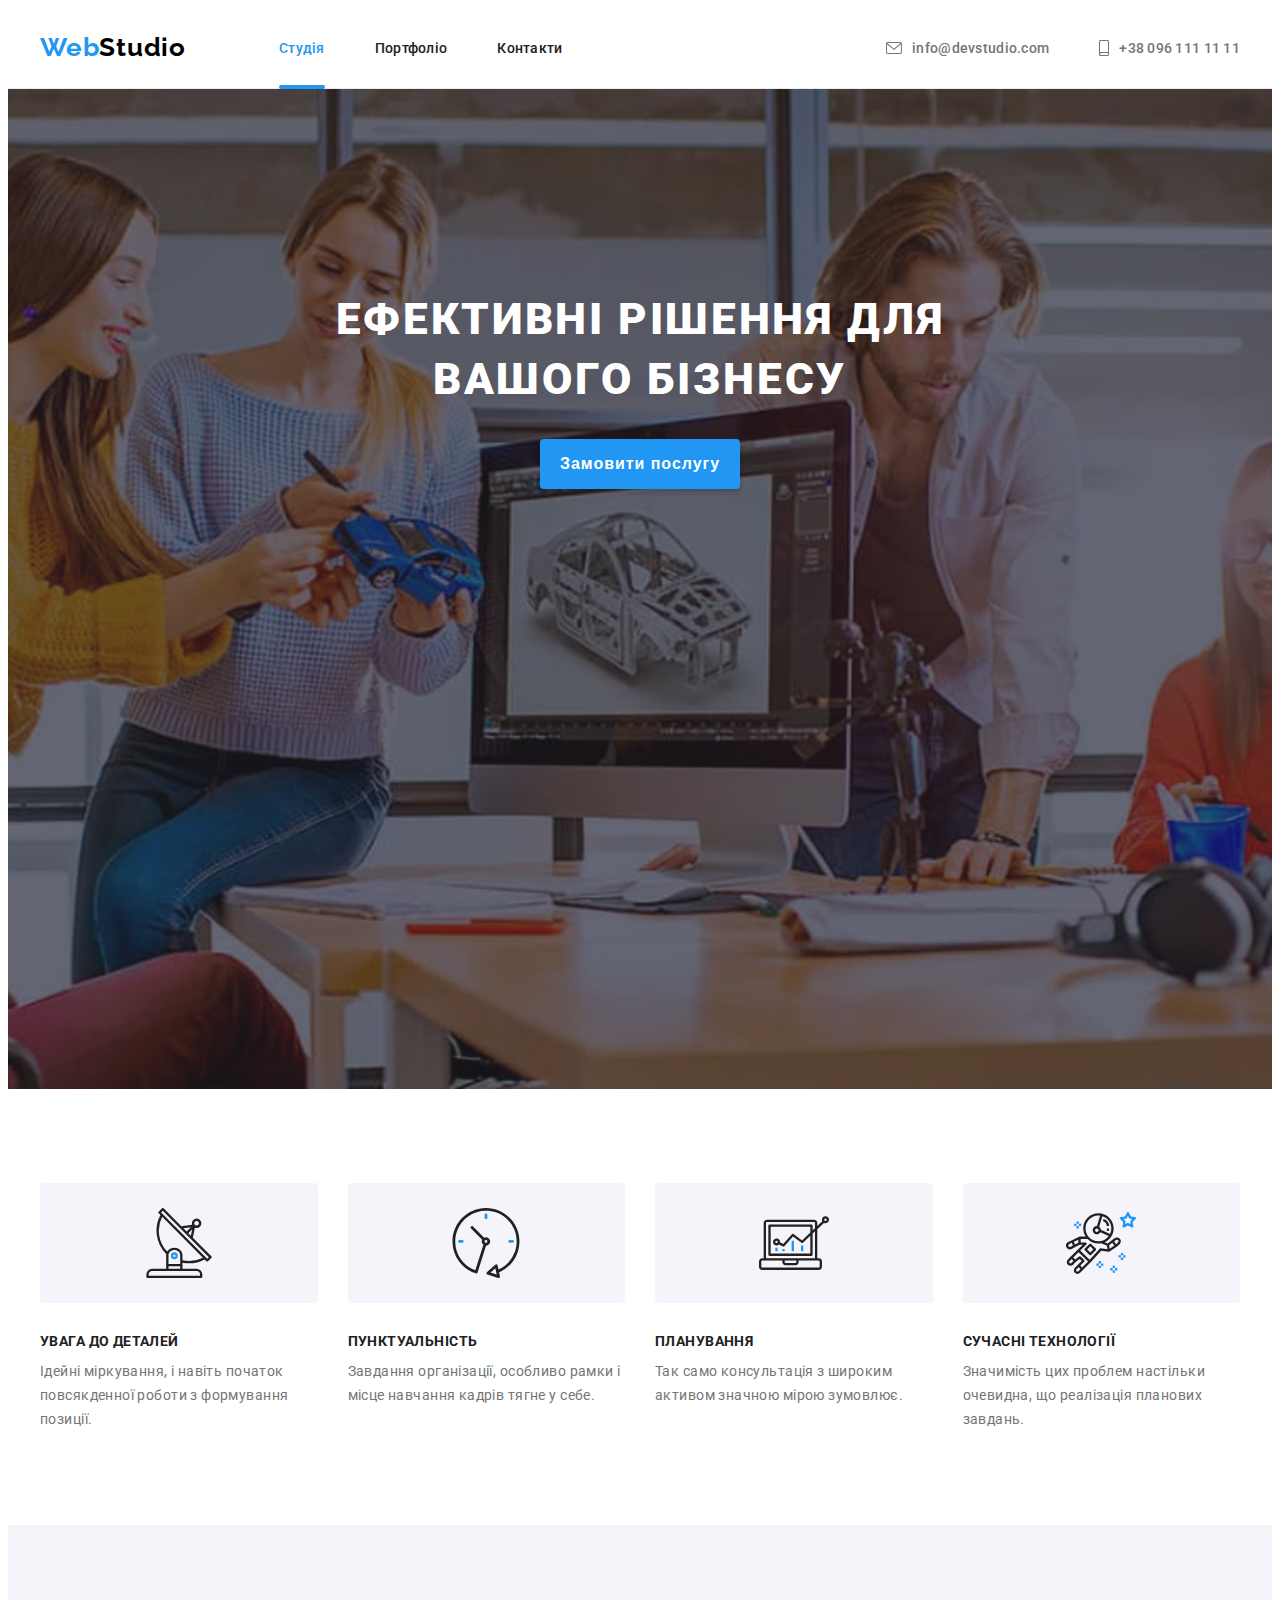
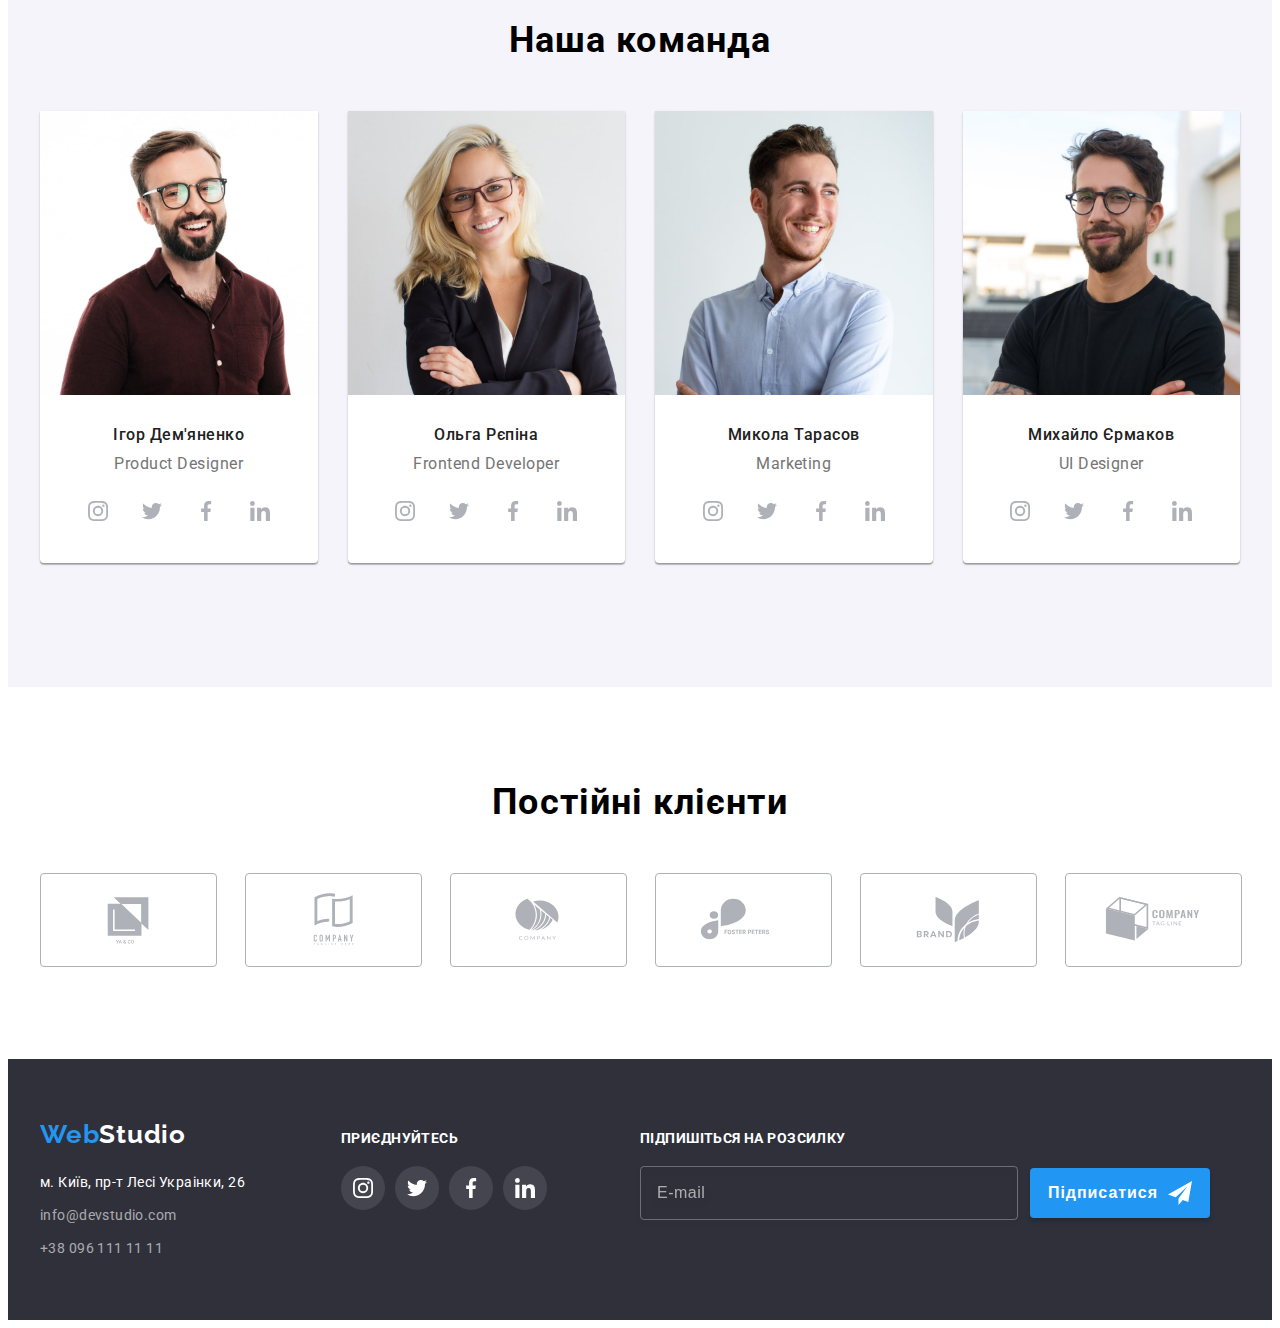
==== index.html @ 916972b2 "adaptation img1x2x," ====
<!DOCTYPE html>
<html lang="uk">
	<head>
		<meta charset="UTF-8" />
		<meta http-equiv="X-UA-Compatible" content="IE=edge" />
		<meta name="viewport" content="width=device-width, initial-scale=1.0" />
		<title>Студія</title>
		<link rel="preconnect" href="https://fonts.googleapis.com" />
		<link rel="preconnect" href="https://fonts.gstatic.com" crossorigin />
		<link
			href="https://fonts.googleapis.com/css2?family=Raleway:wght@700&family=Roboto:wght@400;500;700;900&display=swap"
			rel="stylesheet"
		/>
		<link
			rel="stylesheet"
			href="https://cdnjs.cloudflare.com/ajax/libs/modern-normalize/1.1.0/modern-normalize.min.css"
			integrity="sha512-wpPYUAdjBVSE4KJnH1VR1HeZfpl1ub8YT/NKx4PuQ5NmX2tKuGu6U/JRp5y+Y8XG2tV+wKQpNHVUX03MfMFn9Q=="
			crossorigin="anonymous"
			referrerpolicy="no-referrer"
		/>
		<link rel="stylesheet" href="./css/main.min.css" />
	</head>
	<body>
		<!-- HEADER OF SITE -->
		<header class="part-header">
			<div class="part-header__container container">
				<!-- логотип -->
				<a href="./index.html" class="logo page-header__logo link" lang="en"
					>Web<span class="logo__part-black">Studio</span>
				</a>
				<!-- навігація сайту -->
				<nav class="part-header__nav">
					<ul class="menu list">
						<li class="menu__item">
							<a href="./index.html" class="menu__link link menu__link--current">Студія</a>
						</li>
						<li class="menu__item">
							<a href="./portfolio.html" class="menu__link link">Портфоліо</a>
						</li>
						<li class="menu__item">
							<a href="#" class="menu__link link">Контакти</a>
						</li>
					</ul>
				</nav>
				<!-- контактна інформація -->
				<ul class="auth-contacts list">
					<li class="auth-contacts__item">
						<a href="mailto:info@devstudio.com" class="auth-contacts__link link">
							<svg class="auth-contacts__icon" width="16" height="12">
								<use href="./images/icons.svg#icon-envelope"></use>
							</svg>
							info@devstudio.com
						</a>
					</li>
					<li class="auth-contacts__item">
						<a href="tel:+380961111111" class="auth-contacts__link link">
							<svg class="auth-contacts__icon" width="10" height="16">
								<use href="./images/icons.svg#icon-smartphone"></use>
							</svg>
							+38 096 111 11 11
						</a>
					</li>
				</ul>
				<button class="mobile-btn-menu" data-menu-open>
				    <svg class="mobile-menu___icon" width="24" height="16">
					    <use href="./images/icons.svg#icon-mob-menu"></use>
				    </svg>
			    </button>
			</div>
			<!--Мобiльне меню-->
			<div class="mobile-menu is-hidden" data-menu>
				<div class="container mobile-menu__container">
					<div class="mobile-menu__top">
						<button class="mobile-btn-close" data-menu-close>
							<svg class="mobile-menu__icon" width="19" height="19">
								<use href="./images/icons.svg#icon-menu-close"></use>
							</svg>
						</button>
						<ul class="mobile-nav list">
							<li class="mobile-nav__item">
								<a href="./index.html" class="mobile-nav__link link mobile-nav__link--current">Студія</a>
							</li>
							<li class="mobile-nav__item"><a href="./potfolio.html" class="mobile-nav__link link">Портфоліо</a></li>
							<li class="mobile-nav__item"><a href="#" class="mobile-nav__link link">Контакти</a></li>
						</ul>
					</div>
					<div class="mobile-menu__bottom">
						<ul class="mobile-contacts list">
							<li class="mobile-contacts__item">
								<a href="tel:+380961111111" class="mobile-contacts__link link mobile-contacts__tel">+38 096 111 11 11</a>
							</li>
							<li class="mobile-contacts__item">
								<a href="mailto:info@devstudio.com" class="mobile-contacts__link link mobile-contacts__mail">info@devstudio.com</a>
							</li>
						</ul>
						<ul class="mobile-soc list">
							<li class="mobile-soc__item">
								<a 
								    class="mobile-soc__link link"
								    href="#"
									target="_blank"
									rel="noopener noreferrer nofollow">
									Instagram
								</a>
							</li>
							<li class="mobile-soc__item">
								<a 
								    class="mobile-soc__link link"
								    href="#"
									target="_blank"
									rel="noopener noreferrer nofollow">
									Twitter
								</a>
							</li>
							<li class="mobile-soc__item">
								<a 
								    class="mobile-soc__link link"
								    href="#"
									target="_blank"
									rel="noopener noreferrer nofollow">
									Facebook
								</a>
							</li>
							<li class="mobile-soc__item">
								<a 
								    class="mobile-soc__link link"
								    href="#"
									target="_blank"
									rel="noopener noreferrer nofollow">
									Linkedin
								</a>
							</li>
						</ul>
					</div>
				</div>
			</div>
		</header>
		<!-- MAIN CONTENT-"STUDIO" -->
		<main>
			<!-- секція герой -->
			<section class="page-hero">
				<div class="page-hero__container container">
					<h1 class="page-hero__title">Ефективні рішення для вашого бізнесу</h1>
					<button type="button" class="hero-btn button" data-modal-open> Замовити послугу </button>
				</div>
			</section>
			<!-- секція переваги -->
			<section class="page-benefits section">
				<div class="container">
					<h2 class="visually-hidden">Наші переваги</h2>
					<ul class="benefits list">
						<li class="benefits__item">
							<div class="benefits__icon-wrap">
								<svg class="benefits__icon" width="70" height="70">
									<use href="./images/icons.svg#icon-antenna"></use>
								</svg>
							</div>
							<h3 class="benefits__title">Увага до деталей</h3>
							<p class="benefits__text">
								Ідейні міркування, і навіть початок повсякденної роботи з формування позиції.
							</p>
						</li>
						<li class="benefits__item">
							<div class="benefits__icon-wrap">
								<svg class="benefits__icon" width="70" height="70">
									<use href="./images/icons.svg#icon-clock"></use>
								</svg>
							</div>
							<h3 class="benefits__title">Пунктуальність</h3>
							<p class="benefits__text"> Завдання організації, особливо рамки і місце навчання кадрів тягне у себе. </p>
						</li>
						<li class="benefits__item">
							<div class="benefits__icon-wrap">
								<svg class="benefits__icon" width="70" height="70">
									<use href="./images/icons.svg#icon-diagram"></use>
								</svg>
							</div>
							<h3 class="benefits__title">Планування</h3>
							<p class="benefits__text"> Так само консультація з широким активом значною мірою зумовлює. </p>
						</li>
						<li class="benefits__item">
							<div class="benefits__icon-wrap">
								<svg class="benefits__icon" width="70" height="70">
									<use href="./images/icons.svg#icon-astronaut"></use>
								</svg>
							</div>
							<h3 class="benefits__title">Сучасні технології</h3>
							<p class="benefits__text"> Значимість цих проблем настільки очевидна, що реалізація планових завдань. </p>
						</li>
					</ul>
				</div>
			</section>
			<!-- секція діяльність -->
		    <section class="page-activity section">
				<div class="container">
					<h2 class="section-title">Чим ми займаємося</h2>
					<ul class="activity list">
						<li class="activity__item">
							<img
							    srcset="./images/computer-desk.jpg 1x, ./images/computer-desk-2x.jpg 2x"
							    src="./images/computer-desk.jpg"
							    alt="розробка сайтів"
							    width="370"
							    height="294"
							/>
							<div class="activity__item-wrap">
								<p class="activity__item-title">Десктопні додатки</p>
							</div>
						</li>
						<li class="activity__item">
							<img
							    srcset="./images/smartphone-desk.jpg 1x, ./images/smartphone-desk-2x.jpg 2x"
							    src="./images/smartphone-desk.jpg"
								alt="створення мобільних додатків"
								width="370"
								height="294"
							/>
							<div class="activity__item-wrap">
								<p class="activity__item-title">Мобільні додатки</p>
							</div>
						</li>
						<li class="activity__item">
							<img
							    srcset="./images/tablet-desk.jpg 1x, ./images/tablet-desk-2x.jpg 2x"
							    src="./images/tablet-desk.jpg"
								alt="дизайн"
								width="370"
								height="294"
							/>
							<div class="activity__item-wrap">
								<p class="activity__item-title">Дизайнерські рішення</p>
							</div>
						</li>
					</ul>
				</div>
			</section>
			<!-- секція команда -->
			<section class="page-team section">
				<div class="container">
					<h2 class="section-title">Наша команда</h2>
					<ul class="team-member list">
						<li class="team-member__item">
							<picture>
								<source srcset="./images/team/igor-desk.jpg 1x, ./images/team/igor-desk-2x.jpg 2x"
								media="min-width=1200px">
								<source srcset="./images/team/igor-tab.jpg 1x, ./images/team/igor-tab-2x.jpg 2x"
								media="min-width=768px">
								<source srcset="./images/team/igor-mob.jpg 1x, ./images/team/igor-mob-2x.jpg 2x"
								media="max-width=767px">
								<img src="./images/team/igor-mob-2x.jpg" alt="чоловік в сорочці шоколадного кольору" width="450" height="460" />
							</picture>
							<div class="team-member__content">
								<h3 class="team-member__name">Ігор Дем'яненко</h3>
								<p class="team-member__pos">Product Designer</p>
								<ul class="soc-network list">
									<li class="soc-network__item">
										<a class="soc-network__link link" href="#" target="_blank" rel="noopener noreferrer nofollow">
											<svg class="soc-network__icon" width="20" height="20">
												<use href="./images/icons.svg#icon-instagram"></use>
											</svg>
										</a>
									</li>
									<li class="soc-network__item">
										<a class="soc-network__link link" href="#" target="_blank" rel="noopener noreferrer nofollow">
											<svg class="soc-network__icon" width="20" height="20">
												<use href="./images/icons.svg#icon-twitter"></use>
											</svg>
										</a>
									</li>
									<li class="soc-network__item">
										<a class="soc-network__link link" href="#" target="_blank" rel="noopener noreferrer nofollow">
											<svg class="soc-network__icon" width="20" height="20">
												<use href="./images/icons.svg#icon-facebook"></use>
											</svg>
										</a>
									</li>
									<li class="soc-network__item">
										<a class="soc-network__link link" href="#" target="_blank" rel="noopener noreferrer nofollow">
											<svg class="soc-network__icon" width="20" height="20">
												<use href="./images/icons.svg#icon-linkedin"></use>
											</svg>
										</a>
									</li>
								</ul>
							</div>
						</li>
						<li class="team-member__item">
							<picture>
								<source srcset="./images/team/olga-desk.jpg 1x, ./images/team/olga-desk-2x.jpg 2x"
								media="min-width=1200px">
								<source srcset="./images/team/olga-tab.jpg 1x, ./images/team/olga-tab-2x.jpg 2x"
								media="min-width=768px">
								<source srcset="./images/team/olga-mob.jpg 1x, ./images/team/olga-mob-2x.jpg 2x"
								media="max-width=767px">
								<img src="./images/team/olga-mob-2x.jpg" alt="жінка блондинка усміхається" width="450" height="460" />
							</picture>
							<div class="team-member__content">
								<h3 class="team-member__name">Ольга Рєпіна</h3>
								<p class="team-member__pos">Frontend Developer</p>
								<ul class="soc-network list">
									<li class="soc-network__item">
										<a class="soc-network__link link" href="#" target="_blank" rel="noopener noreferrer nofollow">
											<svg class="soc-network__icon" width="20" height="20">
												<use href="./images/icons.svg#icon-instagram"></use>
											</svg>
										</a>
									</li>
									<li class="soc-network__item">
										<a class="soc-network__link link" href="#" target="_blank" rel="noopener noreferrer nofollow">
											<svg class="soc-network__icon" width="20" height="20">
												<use href="./images/icons.svg#icon-twitter"></use>
											</svg>
										</a>
									</li>
									<li class="soc-network__item">
										<a class="soc-network__link link" href="#" target="_blank" rel="noopener noreferrer nofollow">
											<svg class="soc-network__icon" width="20" height="20">
												<use href="./images/icons.svg#icon-facebook"></use>
											</svg>
										</a>
									</li>
									<li class="soc-network__item">
										<a class="soc-network__link link" href="#" target="_blank" rel="noopener noreferrer nofollow">
											<svg class="soc-network__icon" width="20" height="20">
												<use href="./images/icons.svg#icon-linkedin"></use>
											</svg>
										</a>
									</li>
								</ul>
							</div>
						</li>
						<li class="team-member__item">
							<picture>
								<source srcset="./images/team/mykola-desk.jpg 1x, ./images/team/mykola-desk-2x.jpg 2x"
								media="min-width=1200px">
								<source srcset="./images/team/mykola-tab.jpg 1x, ./images/team/mykola-tab-2x.jpg 2x"
								media="min-width=768px">
								<source srcset="./images/team/mykola-mob.jpg 1x, ./images/team/mykola-mob-2x.jpg 2x"
								media="max-width=767px">
								<img src="./images/team/mykola-mob-2x.jpg" alt="чоловік в блакитній сорочці" width="450" height="460" />
							</picture>
							<div class="team-member__content">
								<h3 class="team-member__name">Микола Тарасов</h3>
								<p class="team-member__pos">Marketing</p>
								<ul class="soc-network list">
									<li class="soc-network__item">
										<a class="soc-network__link link" href="#" target="_blank" rel="noopener noreferrer nofollow">
											<svg class="soc-network__icon" width="20" height="20">
												<use href="./images/icons.svg#icon-instagram"></use>
											</svg>
										</a>
									</li>
									<li class="soc-network__item">
										<a class="soc-network__link link" href="#" target="_blank" rel="noopener noreferrer nofollow">
											<svg class="soc-network__icon" width="20" height="20">
												<use href="./images/icons.svg#icon-twitter"></use>
											</svg>
										</a>
									</li>
									<li class="soc-network__item">
										<a class="soc-network__link link" href="#" target="_blank" rel="noopener noreferrer nofollow">
											<svg class="soc-network__icon" width="20" height="20">
												<use href="./images/icons.svg#icon-facebook"></use>
											</svg>
										</a>
									</li>
									<li class="soc-network__item">
										<a class="soc-network__link link" href="#" target="_blank" rel="noopener noreferrer nofollow">
											<svg class="soc-network__icon" width="20" height="20">
												<use href="./images/icons.svg#icon-linkedin"></use>
											</svg>
										</a>
									</li>
								</ul>
							</div>
						</li>
						<li class="team-member__item">
							<picture>
								<source srcset="./images/team/mykhailo-desk.jpg 1x, ./images/team/mykhailo-desk-2x.jpg 2x"
								media="min-width=1200px">
								<source srcset="./images/team/mykhailo-tab.jpg 1x, ./images/team/mykhailo-tab-2x.jpg 2x"
								media="min-width=768px">
								<source srcset="./images/team/mykhailo-mob.jpg 1x, ./images/team/mykhailo-mob-2x.jpg 2x"
								media="max-width=767px">
								<img src="./images/team/mykhailo-mob-2x.jpg" alt="чоловік в чорній футболці" width="450" height="460" />
							</picture>	
							<div class="team-member__content">
								<h3 class="team-member__name">Михайло Єрмаков</h3>
								<p class="team-member__pos">UI Designer</p>
								<ul class="soc-network list">
									<li class="soc-network__item">
										<a class="soc-network__link link" href="#" target="_blank" rel="noopener noreferrer nofollow">
											<svg class="soc-network__icon" width="20" height="20">
												<use href="./images/icons.svg#icon-instagram"></use>
											</svg>
										</a>
									</li>
									<li class="soc-network__item">
										<a class="soc-network__link link" href="#" target="_blank" rel="noopener noreferrer nofollow">
											<svg class="soc-network__icon" width="20" height="20">
												<use href="./images/icons.svg#icon-twitter"></use>
											</svg>
										</a>
									</li>
									<li class="soc-network__item">
										<a class="soc-network__link link" href="#" target="_blank" rel="noopener noreferrer nofollow">
											<svg class="soc-network__icon" width="20" height="20">
												<use href="./images/icons.svg#icon-facebook"></use>
											</svg>
										</a>
									</li>
									<li class="soc-network__item">
										<a class="soc-network__link link" href="#" target="_blank" rel="noopener noreferrer nofollow">
											<svg class="soc-network__icon" width="20" height="20">
												<use href="./images/icons.svg#icon-linkedin"></use>
											</svg>
										</a>
									</li>
								</ul>
							</div>
						</li>
					</ul>
				</div>
			</section>
			<!-- секція клієнти -->
			<section class="page-clients section">
				<div class="container">
					<h2 class="section-title">Постійні клієнти</h2>
					<ul class="clients list">
						<li class="clients__item">
							<a href="#" class="clients__link link">
								<svg class="clients__icon" width="106" height="60">
									<use href="./images/icons.svg#icon-Logo-1"></use>
								</svg>
							</a>
						</li>
						<li class="clients__item">
							<a href="#" class="clients__link link">
								<svg class="clients__icon" width="106" height="60">
									<use href="./images/icons.svg#icon-Logo-2"></use>
								</svg>
							</a>
						</li>
						<li class="clients__item">
							<a href="#" class="clients__link link">
								<svg class="clients__icon" width="106" height="60">
									<use href="./images/icons.svg#icon-Logo-3"></use>
								</svg>
							</a>
						</li>
						<li class="clients__item">
							<a href="" class="clients__link link">
								<svg class="clients__icon" width="106" height="60">
									<use href="./images/icons.svg#icon-Logo-4"></use>
								</svg>
							</a>
						</li>
						<li class="clients__item">
							<a href="#" class="clients__link link">
								<svg class="clients__icon" width="106" height="60">
									<use href="./images/icons.svg#icon-Logo-5"></use>
								</svg>
							</a>
						</li>
						<li class="clients__item">
							<a href="" class="clients__link">
								<svg class="clients__icon" width="106" height="60">
									<use href="./images/icons.svg#icon-Logo-6"></use>
								</svg>
							</a>
						</li>
					</ul>
				</div>
			</section>
		</main>
		<!-- FOOTER OF SITE -->
		<footer class="part-footer">
			<div class="part-footer__container container">
				<div class="footer-inner">
					<div class="part-footer__address">
						<!-- логотип -->
						<a href="./index.html" class="page-footer__logo logo link" lang="en"
							>Web<span class="logo__part-white">Studio</span>
						</a>
						<!-- контакти -->
						<address class="footer-address">
							<ul class="auth-address list">
								<li class="auth-address__item">
									<a
										class="auth-address__link link auth-address__link--white"
										href="https://goo.gl/maps/CPtrU1FHBa2aNyZL9"
										target="_blank"
										rel="noopener noreferrer nofollow"
										>м. Київ, пр-т Лесі Украінки, 26
									</a>
								</li>
								<li class="auth-address__item">
									<a href="mailto:info@devstudio.com" class="auth-address__link link">info@devstudio.com</a>
								</li>
								<li class="auth-address__item">
									<a href="tel:+380961111111" class="auth-address__link link">+38 096 111 11 11 </a>
								</li>
							</ul>
						</address>
					</div>
					<!-- соціальні мережі -->
					<div class="soc-invite">
						<span class="soc-invite__title">Приєднуйтесь</span>
						<ul class="soc-network list">
							<li class="soc-network__item">
								<a
									class="soc-network__link link soc-network__link--bottom"
									href="#"
									target="_blank"
									rel="noopener noreferrer nofollow"
								>
									<svg class="soc-network__icon" width="20" height="20">
										<use href="./images/icons.svg#icon-instagram"></use>
									</svg>
								</a>
							</li>
							<li class="soc-network__item">
								<a
									class="soc-network__link link soc-network__link--bottom"
									href="#"
									target="_blank"
									rel="noopener noreferrer nofollow"
								>
									<svg class="soc-network__icon" width="20" height="20">
										<use href="./images/icons.svg#icon-twitter"></use>
									</svg>
								</a>
							</li>
							<li class="soc-network__item">
								<a
									class="soc-network__link link soc-network__link--bottom"
									href="#"
									target="_blank"
									rel="noopener noreferrer nofollow"
								>
									<svg class="soc-network__icon" width="20" height="20">
										<use href="./images/icons.svg#icon-facebook"></use>
									</svg>
								</a>
							</li>
							<li class="soc-network__item">
								<a
									class="soc-network__link link soc-network__link--bottom"
									href="#"
									target="_blank"
									rel="noopener noreferrer nofollow"
								>
									<svg class="soc-network__icon" width="20" height="20">
										<use href="./images/icons.svg#icon-linkedin"></use>
									</svg>
								</a>
							</li>
						</ul>
					</div>
				</div>
				<!--форма в footer -->
				<div class="subscription">
					<span class="subscription__title">Підпишіться на розсилку</span>
					<form class="form-subscription">
						<input
							type="email"
							name="email"
							class="form-subscription__input"
							aria-label="Email"
							placeholder="E-mail"
							required
						/>
						<button type="submit" class="subscribe-btn button"
							>Підписатися
							<svg class="form-subscription__icon" width="24" height="24">
								<use href="./images/icons.svg#icon-send"></use>
							</svg>
						</button>
					</form>
				</div>
			</div>
		</footer>
		<!-- MODAL -->
		<div class="backdrop is-hidden" data-modal>
			<div class="modal">
				<button class="modal__btn-close" type="button" data-modal-close>
					<svg class="modal__close-icon" width="18" height="18">
						<use href="./images/icons.svg#icon-close"></use>
					</svg>
				</button>
				<p class="modal__title">Залиште свої дані, ми вам передзвонимо</p>
				<form class="order-form">
					<div class="order-form__field">
						<label for="user-name" class="order-form__label">Ім'я</label>
						<div class="order-form__wrap">
							<input
								type="text"
								name="user-name"
								class="order-form__user order-form__input"
								placeholder=" "
								id="user-name"
								required
							/>
							<svg class="order-form__icon" width="18" height="18">
								<use href="./images/icons.svg#icon-person"></use>
							</svg>
						</div>
					</div>
					<div class="order-form__field">
						<label for="user-tel" class="order-form__label">Телефон</label>
						<div class="order-form__wrap">
							<input
								type="tel"
								name="user-tel"
								class="order-form__user order-form__input"
								placeholder=" "
								id="user-tel"
								required
							/>
							<svg class="order-form__icon" width="18" height="18">
								<use href="./images/icons.svg#icon-phone"></use>
							</svg>
						</div>
					</div>
					<div class="order-form__field">
						<label for="user-email" class="order-form__label">Пошта</label>
						<div class="order-form__wrap">
							<input
								type="email"
								name="user-email"
								class="order-form__user order-form__input"
								placeholder=" "
								id="user-email"
							/>
							<svg class="order-form__icon" width="18" height="18">
								<use href="./images/icons.svg#icon-email"></use>
							</svg>
						</div>
					</div>
					<div class="order-form__field">
						<label for="user-text" class="order-form__label">Коментар</label>
						<textarea
							name="user-text"
							id="user-text"
							class="order-form__comment order-form__input"
							placeholder="Введіть текст"
						></textarea>
					</div>
					<label class="policy">
						<input type="checkbox" class="policy__checkbox visually-hidden" name="policy" />
						<svg class="policy__icon" width="16" height="15">
							<use href="./images/icons.svg#icon-check"></use>
						</svg>
						Погоджуюся з розсилкою та приймаю
						<a href="#" class="policy__link link">Умови договору</a>
					</label>
					<div class="order-form__btn-wrap">
						<button type="submit" class="order-btn button">Відправити</button>
					</div>
				</form>
			</div>
		</div>
		<script src="./js/modal.js"></script>
		<script src="./js/mobile-menu.js"></script>
	</body>
</html>
---- css/main.min.css ----
:root{--primary-text-color: #757575;--secondary-text-color: #212121;--brand-color: #2196f3;--black-text-color: #000000;--white-text-color: #ffffff;--footer-main-text-color: rgba(255, 255, 255, 0.6);--accent-color: #2196f3;--primary-bg-color: #ffffff;--secondary-bg-color: #f5f4fa;--hero-bg-color: #c4c4c4;--footer-bg-color: #2f303a;--overlay-bg-color: rgba(33, 150, 243, 0.9);--activity-bg-card-color: rgba(47, 48, 58, 0.8);--border-header-color: #ececec;--border-input-modal-color: rgba(33, 33, 33, 0.2);--border-footer-input-color: rgba(255, 255, 255, 0.3);--border-project-color: #eeeeee;--btn-color: #2196f3;--btn-accent-color: #188ce8;--btn-shadow: 0px 4px 4px rgba(0, 0, 0, 0.15);--filter-btn-color: #f5f4fa;--filter-btn-shadow: 0px 3px 1px rgba(0, 0, 0, 0.1), 0px 1px 2px rgba(0, 0, 0, 0.08), 0px 2px 2px rgba(0, 0, 0, 0.12);--team-card-shadow: 0px 1px 3px rgba(0, 0, 0, 0.12), 0px 1px 1px rgba(0, 0, 0, 0.14), 0px 2px 1px rgba(0, 0, 0, 0.2);--primary-icon-color: #afb1b8;--secondary-icon-color: #ffffff;--modal-icon-color: #212121;--icon-bg-color: #ffffff;--footer-icon-bg-color: rgba(255, 255, 255, 0.1);--overlay-bg-color: rgba(33, 150, 243, 0.9);--projects-card-shadow: 0px 1px 1px rgba(0, 0, 0, 0.12), 0px 4px 4px rgba(0, 0, 0, 0.06), 1px 4px 6px rgba(0, 0, 0, 0.16);--modal-shadow: 0px 1px 3px rgba(0, 0, 0, 0.12), 0px 1px 1px rgba(0, 0, 0, 0.14), 0px 2px 1px rgba(0, 0, 0, 0.2);--grad-img: linear-gradient(to right, rgba(47, 48, 58, 0.4), rgba(47, 48, 58, 0.4));--cubic: cubic-bezier(0.4, 0, 0.2, 1)}body{font-family:"Roboto",sans-serif;background-color:var(--primary-bg-color);color:var(--primary-text-color)}.is-hidden{opacity:0;visibility:hidden;pointer-events:none}.no-scroll{overflow:hidden}h1,h2,h3,h4,h5,h6,p{margin:0}img{display:block;max-width:100%;height:auto}address{font-style:normal}.button{border:none;border-radius:4px;cursor:pointer}.list{padding:0;margin:0;list-style:none}.link{text-decoration:none;color:inherit}.visually-hidden{position:absolute;white-space:nowrap;width:1px;height:1px;overflow:hidden;border:0;padding:0;clip:rect(0 0 0 0);-webkit-clip-path:inset(50%);clip-path:inset(50%);margin:-1px}.section{padding-top:60px;padding-bottom:60px}@media screen and (min-width: 1200px){.section{padding-top:94px;padding-bottom:94px}}.container{width:100%;padding-left:15px;padding-right:15px;margin:0 auto}@media screen and (min-width: 480px){.container{max-width:480px}}@media screen and (min-width: 768px){.container{max-width:768px}}@media screen and (min-width: 1200px){.container{max-width:1200px}}.logo{font-family:"Raleway",sans-serif;font-weight:700;font-size:24px;line-height:1.1666666667;letter-spacing:.03em;color:var(--brand-color)}@media screen and (min-width: 1200px){.logo{font-weight:700;font-size:26px;line-height:1.1923076923;letter-spacing:.03em}}.hero-btn,.subscribe-btn,.order-btn{width:200px;height:50px;font-weight:700;font-size:16px;line-height:1.875;letter-spacing:.06em;display:flex;align-items:center;justify-content:center;text-align:center;color:var(--white-text-color);background-color:var(--btn-color);box-shadow:var(--btn-shadow);transition:background-color 250ms var(--cubic)}.hero-btn:hover,.hero-btn:focus,.subscribe-btn:hover,.subscribe-btn:focus,.order-btn:hover,.order-btn:focus{background-color:var(--btn-accent-color)}.soc-network{display:flex;justify-content:center;gap:10px}.soc-network__item{width:44px;height:44px}.soc-network__link{width:100%;height:100%;display:flex;justify-content:center;align-items:center;border-radius:50%;color:var(--primary-icon-color);transition:background-color 250ms var(--cubic),color 250ms var(--cubic)}.soc-network__link:hover,.soc-network__link:focus{background-color:var(--accent-color);color:var(--secondary-icon-color)}.soc-network__icon{fill:currentColor}.section-title{margin-bottom:30px;font-size:28px;line-height:1.1785714286;letter-spacing:.03em;text-align:center;color:var(--black-text-color)}@media screen and (min-width: 1200px){.section-title{margin-bottom:50px;font-size:36px;line-height:1.1666666667;letter-spacing:.03em}}.part-header{border-bottom:1px solid var(--border-header-color)}.part-header__container{display:flex;align-items:center;justify-content:space-between}.logo__part-black{color:var(--black-text-color)}.page-header__logo{padding:16px 0}@media screen and (min-width: 768px){.page-header__logo{margin-right:87px;padding-top:26px;padding-bottom:26px}}@media screen and (min-width: 1200px){.page-header__logo{margin-right:93px;padding-top:24px;padding-bottom:25px}}.part-header__nav{display:none}@media screen and (min-width: 768px){.part-header__nav{display:block;margin-right:auto}}.menu{display:flex;gap:50px}.menu__link{display:flex;padding:32px 0}.menu__link{position:relative;font-weight:500;font-size:14px;line-height:1.1428571429;letter-spacing:.02em;color:var(--secondary-text-color);transition:color 250ms var(--cubic)}.menu__link:hover,.menu__link:focus,.menu__link--current{color:var(--accent-color)}.menu__link::after,.menu__link.menu__link--current::after{content:"";position:absolute;left:0;bottom:-1px;width:100%;height:4px;display:flex;background-color:var(--accent-color);border-radius:2px;transform:scaleX(0);transition:transform 250ms var(--cubic)}.menu__link:hover::after,.menu__link:focus::after,.menu__link.menu__link--current::after{transform:scaleX(1)}.auth-contacts{display:none}@media screen and (min-width: 768px){.auth-contacts{display:flex;flex-direction:column;justify-content:center;gap:10px}}@media screen and (min-width: 1200px){.auth-contacts{display:flex;flex-direction:row;gap:50px;align-items:center}}@media screen and (min-width: 768px){.auth-contacts__link{font-weight:500;font-size:14px;line-height:1.1428571429;letter-spacing:.02em;color:var(--primary-text-color);align-items:center;transition:color 250ms var(--cubic)}.auth-contacts__link:hover,.auth-contacts__link:focus{color:var(--accent-color)}}@media screen and (min-width: 1200px){.auth-contacts__link{display:flex;padding:32px 0}}.auth-contacts__icon{fill:currentColor;margin-right:10px}.mobile-menu{position:fixed;top:0;left:0;z-index:5;width:100vw;height:100dvh;padding-top:48px;padding-bottom:48px;background-color:var(--primary-bg-color)}.mobile-menu__container{height:100%;padding-left:15px;display:flex;flex-direction:column;justify-content:space-between;overflow:auto}@media screen and (min-width: 480px){.mobile-menu{padding-left:40px}}@media screen and (min-width: 768px){.mobile-menu{display:none}}.mobile-btn-menu{width:40px;height:40px;display:flex;align-items:center;justify-content:center;background-color:rgba(0,0,0,0);border:none;cursor:pointer}.mobile-btn-menu:focus{fill:var(--accent-color)}@media screen and (min-width: 768px){.mobile-btn-menu{display:none}}@media screen and (min-width: 1200px){.mobile-btn-menu:hover{fill:var(--accent-color)}}.mobile-btn-close{position:absolute;top:10px;right:15px;width:40px;height:40px;display:flex;align-items:center;justify-content:center;background-color:rgba(0,0,0,0);border:none;cursor:pointer;transition:fill 250ms var(--cubic)}.mobile-btn-close:focus{fill:var(--accent-color)}@media screen and (min-width: 768px){.mobile-btn-close{display:none}}@media screen and (min-width: 1200px){.mobile-btn-close:hover{fill:var(--accent-color)}}.mobile-nav__item:not(:last-child){margin-bottom:32px}.mobile-nav__link{font-weight:500;font-size:40px;line-height:1.2;letter-spacing:.02em;color:var(--secondary-text-color)}.mobile-nav__link:hover,.mobile-nav__link:focus,.mobile-nav__link--current{color:var(--accent-color)}.mobile-contacts{margin-bottom:64px}.mobile-contacts__item:not(:last-child){margin-bottom:32px}.mobile-contacts__tel{font-weight:500;font-size:33px;line-height:1.1764705882;letter-spacing:.02em;color:var(--brand-color)}@media screen and (min-width: 480px){.mobile-contacts__tel{font-size:34px}}.mobile-contacts__mail{font-weight:500;font-size:24px;line-height:1.1666666667;letter-spacing:.02em;color:var(--primary-text-color)}.mobile-soc{display:flex;flex-wrap:wrap}.mobile-soc__link{font-weight:500;font-size:16px;line-height:1.2222222222;letter-spacing:.02em;color:var(--brand-color)}@media screen and (min-width: 480px){.mobile-soc__link{font-size:18px}}.mobile-soc__item:not(:last-child){padding-right:10px;border-right:1px solid rgba(33,33,33,.2)}.mobile-soc__item:not(:first-child){padding-left:10px}.page-hero{height:400px;padding:118px 0;margin:0 auto;background-color:var(--hero-bg-color);background-image:var(--grad-img),url(../images/hero-bg-mob.jpg);background-repeat:no-repeat;background-position:center;background-size:cover}@media(min-device-pixel-ratio: 2),(-webkit-min-device-pixel-ratio: 2),(min-resolution: 192dpi),(min-resolution: 2dppx){.page-hero{background-image:var(--grad-img),url(../images/hero-bg-mob-2x.jpg)}}@media screen and (min-width: 480px){.page-hero{background-image:var(--grad-img),url(../images/hero-bg-tab.jpg)}}@media screen and (min-width: 480px)and (min-device-pixel-ratio: 2),screen and (min-width: 480px)and (-webkit-min-device-pixel-ratio: 2),screen and (min-width: 480px)and (min-resolution: 192dpi),screen and (min-width: 480px)and (min-resolution: 2dppx){.page-hero{background-image:var(--grad-img),url(../images/hero-bg-tab-2x.jpg)}}@media screen and (min-width: 768px){.page-hero{background-image:var(--grad-img),url(../images/hero-bg-desk.jpg)}}@media screen and (min-width: 768px)and (min-device-pixel-ratio: 2),screen and (min-width: 768px)and (-webkit-min-device-pixel-ratio: 2),screen and (min-width: 768px)and (min-resolution: 192dpi),screen and (min-width: 768px)and (min-resolution: 2dppx){.page-hero{background-image:var(--grad-img),url(../images/hero-bg-desk-2x.jpg)}}@media screen and (min-width: 1200px){.page-hero{max-width:1600px;height:600px;padding:200px 0}}.page-hero__container{text-align:center;display:flex;flex-direction:column;justify-content:center;align-items:center}.page-hero__title{max-width:360px;margin-bottom:30px;font-weight:900;font-size:26px;line-height:1.6153846154;letter-spacing:.06em;text-transform:uppercase;color:var(--white-text-color)}@media screen and (min-width: 1200px){.page-hero__title{max-width:696px;font-weight:900;font-size:44px;line-height:1.3636363636;letter-spacing:.06em}}.benefits{display:flex;flex-wrap:wrap;gap:30px}@media screen and (min-width: 768px){.benefits__item{flex-basis:calc((100% - 30px)/2)}}@media screen and (min-width: 1200px){.benefits__item{flex-basis:calc((100% - 90px)/4)}}.benefits__icon-wrap{height:120px;margin-bottom:30px;display:flex;justify-content:center;align-items:center;background-color:var(--secondary-bg-color);border-radius:4px}.benefits__title{margin-bottom:10px;text-align:center;font-size:14px;line-height:1.1428571429;letter-spacing:.03em;text-transform:uppercase;color:var(--secondary-text-color)}@media screen and (min-width: 768px){.benefits__title{text-align:start}}.benefits__text{font-size:14px;line-height:1.7142857143;letter-spacing:.03em;color:var(--primary-text-color)}.page-activity{padding-top:0;display:none}.activity{display:flex;gap:30px}.activity__item{position:relative;flex-basis:calc((100% - 60px)/3)}.activity__item-wrap{position:absolute;right:0;bottom:0;width:100%;height:70px;display:flex;justify-content:center;align-items:center;background-color:var(--activity-bg-card-color)}.activity__item-title{font-weight:700;font-size:14px;line-height:1.1428571429;letter-spacing:.03em;text-align:center;text-transform:uppercase;color:var(--white-text-color)}.page-team{background-color:var(--secondary-bg-color)}@media screen and (min-width: 768px){.team-member{display:flex;flex-wrap:wrap;gap:30px}}.team-member__item{margin-bottom:30px;border-radius:0px 0px 4px 4px;background-color:var(--primary-bg-color);box-shadow:var(--team-card-shadow)}@media screen and (min-width: 768px){.team-member__item{flex-basis:calc((100% - 30px)/2)}}@media screen and (min-width: 1200px){.team-member__item{flex-basis:calc((100% - 90px)/4)}}.team-member__content{padding:30px 32px;text-align:center}.team-member__name{margin-bottom:10px;font-weight:500;font-size:16px;line-height:1.1875;letter-spacing:.03em;text-align:center;color:var(--secondary-text-color)}.team-member__pos{margin-bottom:16px;font-size:16px;line-height:1.1875;letter-spacing:.03em;text-align:center;color:var(--primary-text-color)}.clients{display:flex;align-items:center;justify-content:center;flex-wrap:wrap;gap:30px}.clients__item{height:92px;flex-basis:calc((100% - 30px)/2)}@media screen and (min-width: 768px){.clients__item{flex-basis:calc((100% - 60px)/3)}}@media screen and (min-width: 1200px){.clients__item{flex-wrap:nowrap;flex-basis:calc((100% - 150px)/6)}}.clients__link{width:100%;height:100%;display:flex;justify-content:center;align-items:center;border:1px solid var(--primary-icon-color);border-radius:4px;color:var(--primary-icon-color);transition:color 250ms var(--cubic),border 250ms var(--cubic)}.clients__link:hover,.clients__link:focus{color:var(--accent-color);border:1px solid var(--accent-color)}.clients__icon{fill:currentColor}.part-footer{padding:60px 0;background-color:var(--footer-bg-color)}.part-footer__container{display:flex;flex-wrap:wrap;justify-content:center}@media screen and (min-width: 768px){.part-footer__container{align-items:baseline}}@media screen and (min-width: 1200px){.part-footer__container{flex-wrap:nowrap;justify-content:space-between}}.footer-inner{display:flex;flex-direction:column;gap:60px;margin-bottom:60px;justify-content:center;align-items:center}@media screen and (min-width: 768px){.footer-inner{flex-direction:row;text-align:left;gap:165px;align-items:baseline}}@media screen and (min-width: 1200px){.footer-inner{gap:70px;margin-right:93px;margin-bottom:0}}.part-footer__address{text-align:center}@media screen and (min-width: 768px){.part-footer__address{text-align:center}}@media screen and (min-width: 1200px){.part-footer__address{width:231px;text-align:left}}.page-footer__logo{display:block;margin-bottom:28px}@media screen and (min-width: 768px){.page-footer__logo{margin-bottom:20px}}.logo__part-white{color:var(--white-text-color)}.auth-address{display:flex;flex-direction:column;align-items:center;justify-content:center;gap:12px}@media screen and (min-width: 768px){.auth-address{gap:8px}}@media screen and (min-width: 1200px){.auth-address{align-items:flex-start;gap:9px}}.auth-address__link{font-size:14px;line-height:1.7142857143;letter-spacing:.03em;color:var(--footer-main-text-color);transition:color 250ms var(--cubic)}.auth-address__link:hover,.auth-address__link:focus{color:var(--accent-color)}.auth-address__link--white{color:var(--white-text-color)}.soc-invite{display:flex;flex-direction:column;align-items:center;justify-content:center}@media screen and (min-width: 1200px){.soc-invite{align-items:flex-start}}.soc-invite__title{margin-bottom:20px;font-weight:700;font-size:14px;line-height:1.1428571429;letter-spacing:.03em;text-transform:uppercase;color:var(--white-text-color)}.soc-network__link--bottom{color:var(--secondary-icon-color);background-color:rgba(255,255,255,.1)}.subscription{width:100%;display:flex;flex-direction:column;justify-content:center;align-items:center}@media screen and (min-width: 1200px){.subscription{align-items:flex-start}}.subscription__title{margin-bottom:20px;font-weight:700;font-size:14px;line-height:1.1428571429;letter-spacing:.03em;text-transform:uppercase;color:var(--white-text-color)}.form-subscription{width:100%;max-width:570px;display:flex;flex-direction:column;justify-content:center;align-items:center;gap:20px}@media screen and (min-width: 1200px){.form-subscription{flex-direction:row;gap:12px}}.form-subscription__input{width:100%;max-width:450px;height:50px;padding-left:16px;font-size:16px;line-height:1.25;letter-spacing:.03em;color:var(--white-text-color);background-color:inherit;outline:rgba(0,0,0,0);border:1px solid rgba(255,255,255,.3);border-radius:4px;filter:drop-shadow(0px 4px 4px rgba(0, 0, 0, 0.15));transition:border-color 250ms var(--cubic)}.form-subscription__input::-moz-placeholder{font-size:16px;line-height:1.25;letter-spacing:.03em;align-items:center;color:rgba(255,255,255,.6)}.form-subscription__input:-ms-input-placeholder{font-size:16px;line-height:1.25;letter-spacing:.03em;align-items:center;color:rgba(255,255,255,.6)}.form-subscription__input::placeholder{font-size:16px;line-height:1.25;letter-spacing:.03em;align-items:center;color:rgba(255,255,255,.6)}.form-subscription__input:focus,.form-subscription__input:hover{border-color:var(--accent-color)}@media screen and (min-width: 768px){.form-subscription__input{max-width:450px}}@media screen and (min-width: 1200px){.form-subscription__input{margin-bottom:0;max-width:358px}}.form-subscription__icon{margin-left:10px;fill:currentColor}.backdrop{position:fixed;top:0;width:100%;height:100%;opacity:1;background-color:rgba(0,0,0,.2);transition:opacity 250ms var(--cubic),visibility 250ms var(--cubic)}.modal{position:absolute;top:50%;left:50%;overflow:auto;min-width:100%;max-height:550px;padding:20px;background-color:var(--primary-bg-color);border-radius:4px;box-shadow:var(--modal-shadow);transform:translate(-50%, -50%) scale(1);transition:transform 700ms var(--cubic)}@media screen and (min-width: 480px){.modal{min-width:450px;max-height:609px;padding:40px}}@media screen and (min-width: 1200px){.modal{width:528px;min-height:581px}}.backdrop.is-hidden .modal{transform:translate(-50%, -50%) scale(1.5)}.modal__btn-close{position:absolute;top:8px;right:8px;width:30px;height:30px;display:flex;align-items:center;justify-content:center;background-color:rgba(0,0,0,0);border:1px solid rgba(0,0,0,.1);border-radius:50%;cursor:pointer;transition:fill 250ms var(--cubic)}.modal__btn-close:hover,.modal__btn-close:focus{fill:var(--accent-color)}.modal__title{margin-bottom:12px;font-weight:700;font-size:14px;line-height:1.6428571429;letter-spacing:.03em;text-align:center;color:var(--secondary-text-color)}@media screen and (min-width: 768px){.modal__title{font-weight:700;font-size:20px;line-height:1.5;letter-spacing:.03em}}@media screen and (min-width: 1200px){.modal__title{font-weight:700;font-size:20px;line-height:1.15;letter-spacing:.03em}}.order-form__field{display:flex;flex-direction:column;margin-bottom:10px}.order-form__field:nth-of-type(4n){margin-bottom:20px}.order-form__label{margin-bottom:4px;font-size:12px;line-height:1.1666666667;letter-spacing:.01em;color:var(--primary-text-color)}.order-form__wrap{position:relative}.order-form__input{width:100%;font-size:16px;line-height:1.25;letter-spacing:.03em;color:var(--black-text-color);border:1px solid rgba(33,33,33,.2);border-radius:4px;outline:rgba(0,0,0,0);transition:border-color 250ms var(--cubic)}.order-form__input::-moz-placeholder{color:var(--primary-text-color)}.order-form__input:-ms-input-placeholder{color:var(--primary-text-color)}.order-form__input::placeholder{color:var(--primary-text-color)}.order-form__input:focus,.order-form__input:hover{border-color:var(--accent-color)}.order-form__user{padding:9px 10px 9px 30px}@media screen and (min-width: 480px){.order-form__user{height:40px;padding:11px 12px 11px 42px}}.order-form__icon{position:absolute;top:50%;left:12px;transform:translateY(-50%);transition:fill 250ms var(--cubic)}.order-form__input:focus+.order-form__icon{fill:var(--accent-color)}.order-form__comment{padding:12px 16px;resize:none}@media screen and (min-width: 480px){.order-form__comment{height:120px}}.order-form__comment::-moz-placeholder{font-size:14px;line-height:1.1428571429;letter-spacing:.01em;color:rgba(117,117,117,.5)}.order-form__comment:-ms-input-placeholder{font-size:14px;line-height:1.1428571429;letter-spacing:.01em;color:rgba(117,117,117,.5)}.order-form__comment::placeholder{font-size:14px;line-height:1.1428571429;letter-spacing:.01em;color:rgba(117,117,117,.5)}@media screen and (min-width: 1200px){.order-form__comment::-moz-placeholder{font-size:12px;line-height:1.1666666667;letter-spacing:.01em}.order-form__comment:-ms-input-placeholder{font-size:12px;line-height:1.1666666667;letter-spacing:.01em}.order-form__comment::placeholder{font-size:12px;line-height:1.1666666667;letter-spacing:.01em}}.policy{margin-bottom:30px;display:flex;align-items:center;justify-content:center;gap:7px;font-size:12px;line-height:1.1666666667;letter-spacing:.03em;color:var(--primary-text-color)}@media screen and (min-width: 1200px){.policy{font-size:14px;line-height:1.7142857143;letter-spacing:.03em}}.policy__icon{fill:var(--secondary-icon-color);border:2px solid #212121;border-radius:2px;transition:border-color 250ms var(--cubic),background-color 250ms var(--cubic)}.policy__checkbox:checked+.policy__icon{border-color:rgba(0,0,0,0);background-color:var(--accent-color)}.policy__checkbox:focus+.policy__icon,.policy__checkbox:hover+.policy__icon{border-color:var(--accent-color)}.policy__link{position:relative;text-decoration:underline;font-size:12px;line-height:1.1666666667;letter-spacing:.03em;color:var(--accent-color)}@media screen and (min-width: 480px){.policy__link{text-decoration:none}}@media screen and (min-width: 1200px){.policy__link{font-size:14px;line-height:1.7142857143;letter-spacing:.03em}}.policy__link::after{content:" ";display:none;position:absolute;bottom:1px;left:0;width:100%;height:1px;background-color:var(--accent-color)}@media screen and (min-width: 480px){.policy__link::after{display:block}}@media screen and (min-width: 1200px){.policy__link::after{bottom:5px}}.order-form__btn-wrap{display:flex;justify-content:center}.filter-set{margin-bottom:50px;display:flex;justify-content:center;align-items:center;gap:8px}.filter-set__btn{padding:6px 22px;display:block;font-weight:500;font-size:16px;line-height:1.625;letter-spacing:.03em;text-align:center;color:var(--secondary-text-color);background-color:var(--filter-btn-color);transition:color 250ms var(--cubic),background-color 250ms var(--cubic),box-shadow 250ms var(--cubic)}.filter-set__btn:hover,.filter-set__btn:focus,.filter-set__btn--current{color:var(--white-text-color);background-color:var(--accent-color);box-shadow:var(--filter-btn-shadow)}.card-set{display:flex;flex-wrap:wrap;gap:30px}.card-set__item{width:calc((100% - 60px)/3)}.project{display:block;transition:box-shadow 250ms var(--cubic)}.project:hover,.project:focus{box-shadow:var(--projects-card-shadow)}.project__overlay{position:relative;overflow:hidden}.project__overlay-text{position:absolute;top:0;left:0;width:100%;height:100%;padding:63px 24px;font-size:18px;line-height:1.5555555556;letter-spacing:.03em;color:var(--white-text-color);background-color:var(--overlay-bg-color);transform:translateY(100%);transition:transform 250ms var(--cubic)}.project:hover .project__overlay-text,.project:focus .project__overlay-text{transform:translateY(0)}.project__content{padding:20px 24px;border:1px solid var(--border-project-color);border-top:0}.project__title{margin-bottom:4px;font-size:18px;line-height:2;letter-spacing:.06em;color:var(--secondary-text-color)}.project__type{font-size:16px;line-height:1.875;letter-spacing:.03em;color:var(--primary-text-color)}/*# sourceMappingURL=main.min.css.map */
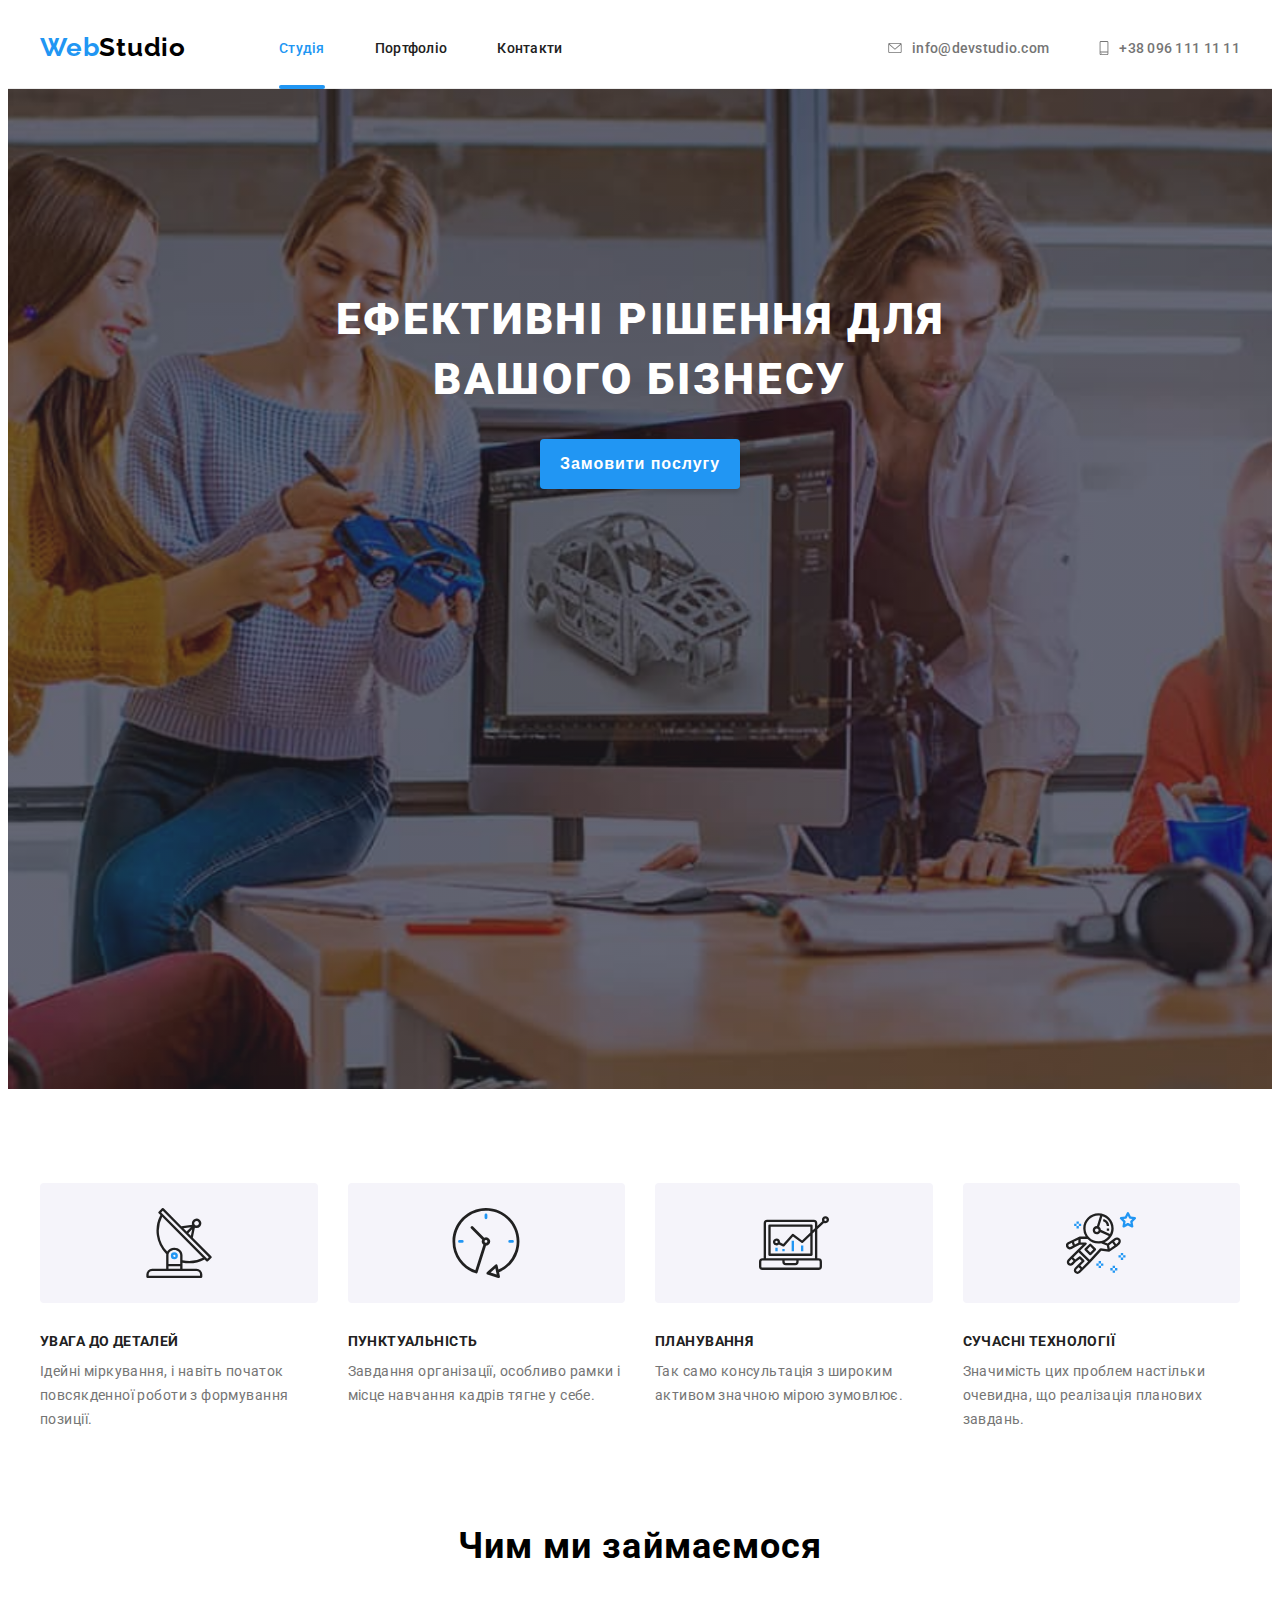
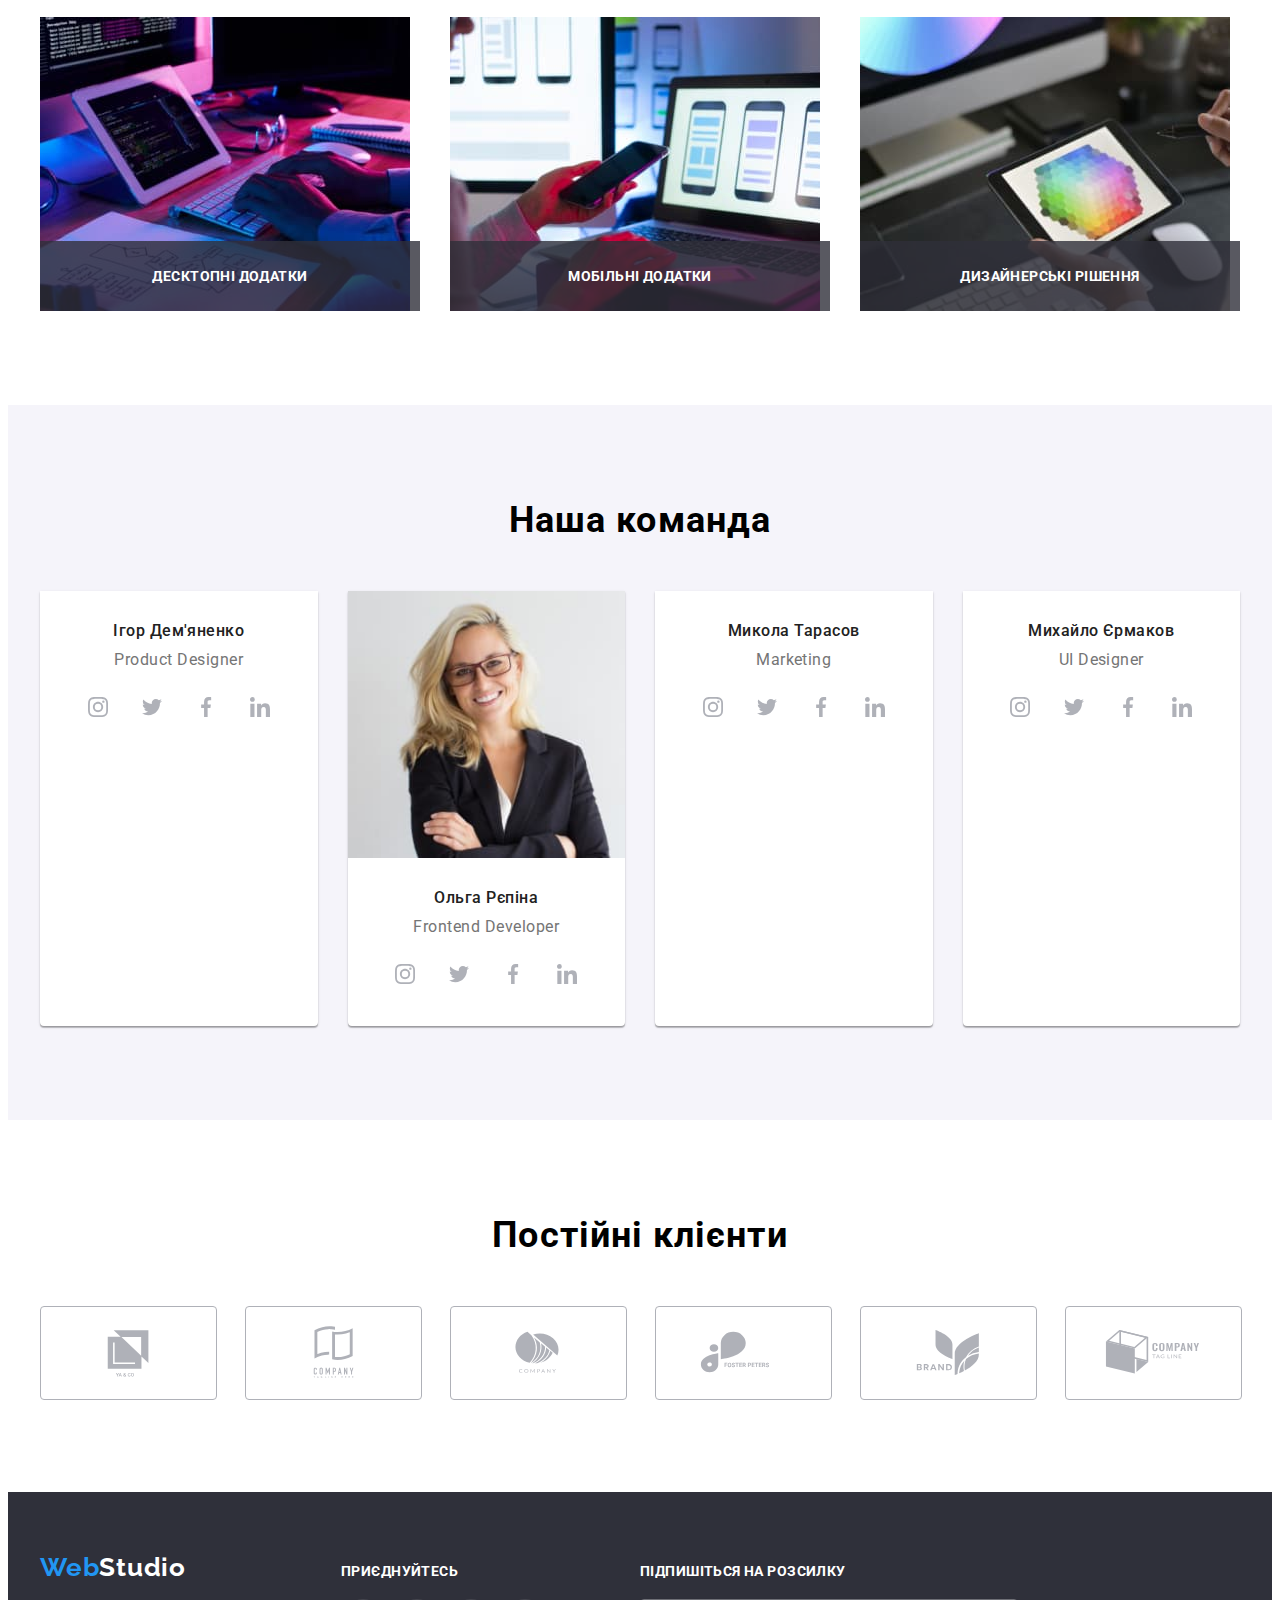
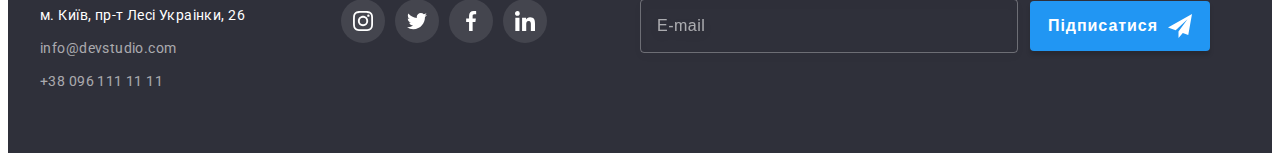
==== commit 8ba8f804: "adapted icon-header,img1x2x in team,activity" ====
--- a/index.html
+++ b/index.html
@@ -46,7 +46,7 @@
 				<ul class="auth-contacts list">
 					<li class="auth-contacts__item">
 						<a href="mailto:info@devstudio.com" class="auth-contacts__link link">
-							<svg class="auth-contacts__icon" width="16" height="12">
+							<svg class="auth-contacts__icon-mail" width="16" height="12">
 								<use href="./images/icons.svg#icon-envelope"></use>
 							</svg>
 							info@devstudio.com
@@ -54,7 +54,7 @@
 					</li>
 					<li class="auth-contacts__item">
 						<a href="tel:+380961111111" class="auth-contacts__link link">
-							<svg class="auth-contacts__icon" width="10" height="16">
+							<svg class="auth-contacts__icon-tel" width="10" height="16">
 								<use href="./images/icons.svg#icon-smartphone"></use>
 							</svg>
 							+38 096 111 11 11
@@ -62,10 +62,10 @@
 					</li>
 				</ul>
 				<button class="mobile-btn-menu" data-menu-open>
-				    <svg class="mobile-menu___icon" width="24" height="16">
-					    <use href="./images/icons.svg#icon-mob-menu"></use>
-				    </svg>
-			    </button>
+					<svg class="mobile-menu___icon" width="24" height="16">
+						<use href="./images/icons.svg#icon-mob-menu"></use>
+					</svg>
+				</button>
 			</div>
 			<!--Мобiльне меню-->
 			<div class="mobile-menu is-hidden" data-menu>
@@ -87,46 +87,34 @@
 					<div class="mobile-menu__bottom">
 						<ul class="mobile-contacts list">
 							<li class="mobile-contacts__item">
-								<a href="tel:+380961111111" class="mobile-contacts__link link mobile-contacts__tel">+38 096 111 11 11</a>
+								<a href="tel:+380961111111" class="mobile-contacts__link link mobile-contacts__tel"
+									>+38 096 111 11 11</a
+								>
 							</li>
 							<li class="mobile-contacts__item">
-								<a href="mailto:info@devstudio.com" class="mobile-contacts__link link mobile-contacts__mail">info@devstudio.com</a>
+								<a href="mailto:info@devstudio.com" class="mobile-contacts__link link mobile-contacts__mail"
+									>info@devstudio.com</a
+								>
 							</li>
 						</ul>
 						<ul class="mobile-soc list">
 							<li class="mobile-soc__item">
-								<a 
-								    class="mobile-soc__link link"
-								    href="#"
-									target="_blank"
-									rel="noopener noreferrer nofollow">
+								<a class="mobile-soc__link link" href="#" target="_blank" rel="noopener noreferrer nofollow">
 									Instagram
 								</a>
 							</li>
 							<li class="mobile-soc__item">
-								<a 
-								    class="mobile-soc__link link"
-								    href="#"
-									target="_blank"
-									rel="noopener noreferrer nofollow">
+								<a class="mobile-soc__link link" href="#" target="_blank" rel="noopener noreferrer nofollow">
 									Twitter
 								</a>
 							</li>
 							<li class="mobile-soc__item">
-								<a 
-								    class="mobile-soc__link link"
-								    href="#"
-									target="_blank"
-									rel="noopener noreferrer nofollow">
+								<a class="mobile-soc__link link" href="#" target="_blank" rel="noopener noreferrer nofollow">
 									Facebook
 								</a>
 							</li>
 							<li class="mobile-soc__item">
-								<a 
-								    class="mobile-soc__link link"
-								    href="#"
-									target="_blank"
-									rel="noopener noreferrer nofollow">
+								<a class="mobile-soc__link link" href="#" target="_blank" rel="noopener noreferrer nofollow">
 									Linkedin
 								</a>
 							</li>
@@ -191,42 +179,44 @@
 				</div>
 			</section>
 			<!-- секція діяльність -->
-		    <section class="page-activity section">
+			<section class="page-activity section">
 				<div class="container">
 					<h2 class="section-title">Чим ми займаємося</h2>
 					<ul class="activity list">
 						<li class="activity__item">
-							<img
-							    srcset="./images/computer-desk.jpg 1x, ./images/computer-desk-2x.jpg 2x"
-							    src="./images/computer-desk.jpg"
-							    alt="розробка сайтів"
-							    width="370"
-							    height="294"
-							/>
+							<picture>
+								<source
+									srcset="./images/computer-desk.jpg 1x, ./images/computer-desk-2x.jpg 2x"
+									media="(min-width:1200px)"
+								/>
+								<img src="./images/computer-desk-2x.jpg" alt="Створення сайтів" width="370" height="294" />
+							</picture>
+
 							<div class="activity__item-wrap">
 								<p class="activity__item-title">Десктопні додатки</p>
 							</div>
 						</li>
 						<li class="activity__item">
-							<img
-							    srcset="./images/smartphone-desk.jpg 1x, ./images/smartphone-desk-2x.jpg 2x"
-							    src="./images/smartphone-desk.jpg"
-								alt="створення мобільних додатків"
-								width="370"
-								height="294"
-							/>
+							<picture>
+								<source
+									srcset="./images/smartphone-desk.jpg 1x, ./images/smartphone-desk-2x.jpg 2x"
+									media="(min-width:1200px)"
+								/>
+								<img src="./images/smartphone-desk-2x.jpg" alt="Розробка мобільних додатків" width="370" height="294" />
+							</picture>
+
 							<div class="activity__item-wrap">
 								<p class="activity__item-title">Мобільні додатки</p>
 							</div>
 						</li>
 						<li class="activity__item">
-							<img
-							    srcset="./images/tablet-desk.jpg 1x, ./images/tablet-desk-2x.jpg 2x"
-							    src="./images/tablet-desk.jpg"
-								alt="дизайн"
-								width="370"
-								height="294"
-							/>
+							<picture>
+								<source
+									srcset="./images/tablet-desk.jpg 1x, ./images/tablet-desk-2x.jpg 2x"
+									media="(min-width:1200px)"
+								/>
+								<img src="./images/tablet-desk-2x.jpg" alt="Графічний дизайн" width="370" height="294" />
+							</picture>
 							<div class="activity__item-wrap">
 								<p class="activity__item-title">Дизайнерські рішення</p>
 							</div>
@@ -241,13 +231,19 @@
 					<ul class="team-member list">
 						<li class="team-member__item">
 							<picture>
-								<source srcset="./images/team/igor-desk.jpg 1x, ./images/team/igor-desk-2x.jpg 2x"
-								media="min-width=1200px">
-								<source srcset="./images/team/igor-tab.jpg 1x, ./images/team/igor-tab-2x.jpg 2x"
-								media="min-width=768px">
-								<source srcset="./images/team/igor-mob.jpg 1x, ./images/team/igor-mob-2x.jpg 2x"
-								media="max-width=767px">
-								<img src="./images/team/igor-mob-2x.jpg" alt="чоловік в сорочці шоколадного кольору" width="450" height="460" />
+								<source
+									srcset="./images/team/igor-desk.jpg 1x, ./images/team/igor-desk-2x.jpg 2x"
+									media="(min-width: 1200px)"
+								/>
+								<source
+									srcset="./images/team/igor-tab.jpg 1x, ./images/team/igor-tab-2x.jpg 2x"
+									media="(min-width: 768px)"
+								/>
+								<source
+									srcset="./images/team/igor-mob.jpg 1x, ./images/team/igor-mob-2x.jpg 2x"
+									media="(min-width: 320px)"
+								/>
+								<!-- <img src="./images/team/igor-mob-2x.jpg" alt="чоловік в сорочці шоколадного кольору" width="450" height="460" /> -->
 							</picture>
 							<div class="team-member__content">
 								<h3 class="team-member__name">Ігор Дем'яненко</h3>
@@ -286,13 +282,19 @@
 						</li>
 						<li class="team-member__item">
 							<picture>
-								<source srcset="./images/team/olga-desk.jpg 1x, ./images/team/olga-desk-2x.jpg 2x"
-								media="min-width=1200px">
-								<source srcset="./images/team/olga-tab.jpg 1x, ./images/team/olga-tab-2x.jpg 2x"
-								media="min-width=768px">
-								<source srcset="./images/team/olga-mob.jpg 1x, ./images/team/olga-mob-2x.jpg 2x"
-								media="max-width=767px">
-								<img src="./images/team/olga-mob-2x.jpg" alt="жінка блондинка усміхається" width="450" height="460" />
+								<source
+									srcset="./images/team/olga-desk.jpg 1x, ./images/team/olga-desk-2x.jpg 2x"
+									media="(min-width: 1200px)"
+								/>
+								<source
+									srcset="./images/team/olga-mob.jpg 1x, ./images/team/olga-mob-2x.jpg 2x"
+									media="(min-width: 768px)"
+								/>
+								<source
+									srcset="./images/team/olga-tab.jpg 1x, ./images/team/olga-tab-2.jpg 2x"
+									media="(min-width: 320px)"
+								/>
+								<img src="./images/team/olga-mob-2x.jpg" alt="жінка блондинка усміхається" width="450" height="460"/>
 							</picture>
 							<div class="team-member__content">
 								<h3 class="team-member__name">Ольга Рєпіна</h3>
@@ -331,13 +333,19 @@
 						</li>
 						<li class="team-member__item">
 							<picture>
-								<source srcset="./images/team/mykola-desk.jpg 1x, ./images/team/mykola-desk-2x.jpg 2x"
-								media="min-width=1200px">
-								<source srcset="./images/team/mykola-tab.jpg 1x, ./images/team/mykola-tab-2x.jpg 2x"
-								media="min-width=768px">
-								<source srcset="./images/team/mykola-mob.jpg 1x, ./images/team/mykola-mob-2x.jpg 2x"
-								media="max-width=767px">
-								<img src="./images/team/mykola-mob-2x.jpg" alt="чоловік в блакитній сорочці" width="450" height="460" />
+								<source
+									srcset="./images/team/mykola-desk.jpg 1x, ./images/team/mykola-desk-2x.jpg 2x"
+									media="(min-width: 1200px)"
+								/>
+								<source
+									srcset="./images/team/mykola-tab.jpg 1x, ./images/team/mykola-tab-2x.jpg 2x"
+									media="(min-width: 768px)"
+								/>
+								<source
+									srcset="./images/team/mykola-mob.jpg 1x, ./images/team/mykola-mob-2x.jpg 2x"
+									media="(min-width: 320px)"
+								/>
+								<!-- <img src="./images/team/mykola-mob-2x.jpg" alt="хлопець в блакитній сорочці" width="450" height="460"/> -->
 							</picture>
 							<div class="team-member__content">
 								<h3 class="team-member__name">Микола Тарасов</h3>
@@ -376,14 +384,20 @@
 						</li>
 						<li class="team-member__item">
 							<picture>
-								<source srcset="./images/team/mykhailo-desk.jpg 1x, ./images/team/mykhailo-desk-2x.jpg 2x"
-								media="min-width=1200px">
-								<source srcset="./images/team/mykhailo-tab.jpg 1x, ./images/team/mykhailo-tab-2x.jpg 2x"
-								media="min-width=768px">
-								<source srcset="./images/team/mykhailo-mob.jpg 1x, ./images/team/mykhailo-mob-2x.jpg 2x"
-								media="max-width=767px">
-								<img src="./images/team/mykhailo-mob-2x.jpg" alt="чоловік в чорній футболці" width="450" height="460" />
-							</picture>	
+								<source
+									srcset="./images/team/mykhailo-desk.jpg 1x, ./images/team/mykhailo-desk-2x.jpg 2x"
+									media="(min-width: 1200px)"
+								/>
+								<source
+									srcset="./images/team/mykhailo-tab.jpg 1x, ./images/team/mykhailo-tab-2x.jpg 2x"
+									media="(min-width: 768px)"
+								/>
+								<source
+									srcset="./images/team/mykhailo-mob.jpg 1x, ./images/team/mykhailo-mob-2x.jpg 2x"
+									media="(min-width: 320px)"
+								/>
+								<!-- <img src="./images/team/mykhailo-mob-2x.jpg" alt="чоловік в чорній футболці" width="450" height="460" /> -->
+							</picture>
 							<div class="team-member__content">
 								<h3 class="team-member__name">Михайло Єрмаков</h3>
 								<p class="team-member__pos">UI Designer</p>
--- a/css/main.min.css
+++ b/css/main.min.css
@@ -1 +1 @@
-:root{--primary-text-color: #757575;--secondary-text-color: #212121;--brand-color: #2196f3;--black-text-color: #000000;--white-text-color: #ffffff;--footer-main-text-color: rgba(255, 255, 255, 0.6);--accent-color: #2196f3;--primary-bg-color: #ffffff;--secondary-bg-color: #f5f4fa;--hero-bg-color: #c4c4c4;--footer-bg-color: #2f303a;--overlay-bg-color: rgba(33, 150, 243, 0.9);--activity-bg-card-color: rgba(47, 48, 58, 0.8);--border-header-color: #ececec;--border-input-modal-color: rgba(33, 33, 33, 0.2);--border-footer-input-color: rgba(255, 255, 255, 0.3);--border-project-color: #eeeeee;--btn-color: #2196f3;--btn-accent-color: #188ce8;--btn-shadow: 0px 4px 4px rgba(0, 0, 0, 0.15);--filter-btn-color: #f5f4fa;--filter-btn-shadow: 0px 3px 1px rgba(0, 0, 0, 0.1), 0px 1px 2px rgba(0, 0, 0, 0.08), 0px 2px 2px rgba(0, 0, 0, 0.12);--team-card-shadow: 0px 1px 3px rgba(0, 0, 0, 0.12), 0px 1px 1px rgba(0, 0, 0, 0.14), 0px 2px 1px rgba(0, 0, 0, 0.2);--primary-icon-color: #afb1b8;--secondary-icon-color: #ffffff;--modal-icon-color: #212121;--icon-bg-color: #ffffff;--footer-icon-bg-color: rgba(255, 255, 255, 0.1);--overlay-bg-color: rgba(33, 150, 243, 0.9);--projects-card-shadow: 0px 1px 1px rgba(0, 0, 0, 0.12), 0px 4px 4px rgba(0, 0, 0, 0.06), 1px 4px 6px rgba(0, 0, 0, 0.16);--modal-shadow: 0px 1px 3px rgba(0, 0, 0, 0.12), 0px 1px 1px rgba(0, 0, 0, 0.14), 0px 2px 1px rgba(0, 0, 0, 0.2);--grad-img: linear-gradient(to right, rgba(47, 48, 58, 0.4), rgba(47, 48, 58, 0.4));--cubic: cubic-bezier(0.4, 0, 0.2, 1)}body{font-family:"Roboto",sans-serif;background-color:var(--primary-bg-color);color:var(--primary-text-color)}.is-hidden{opacity:0;visibility:hidden;pointer-events:none}.no-scroll{overflow:hidden}h1,h2,h3,h4,h5,h6,p{margin:0}img{display:block;max-width:100%;height:auto}address{font-style:normal}.button{border:none;border-radius:4px;cursor:pointer}.list{padding:0;margin:0;list-style:none}.link{text-decoration:none;color:inherit}.visually-hidden{position:absolute;white-space:nowrap;width:1px;height:1px;overflow:hidden;border:0;padding:0;clip:rect(0 0 0 0);-webkit-clip-path:inset(50%);clip-path:inset(50%);margin:-1px}.section{padding-top:60px;padding-bottom:60px}@media screen and (min-width: 1200px){.section{padding-top:94px;padding-bottom:94px}}.container{width:100%;padding-left:15px;padding-right:15px;margin:0 auto}@media screen and (min-width: 480px){.container{max-width:480px}}@media screen and (min-width: 768px){.container{max-width:768px}}@media screen and (min-width: 1200px){.container{max-width:1200px}}.logo{font-family:"Raleway",sans-serif;font-weight:700;font-size:24px;line-height:1.1666666667;letter-spacing:.03em;color:var(--brand-color)}@media screen and (min-width: 1200px){.logo{font-weight:700;font-size:26px;line-height:1.1923076923;letter-spacing:.03em}}.hero-btn,.subscribe-btn,.order-btn{width:200px;height:50px;font-weight:700;font-size:16px;line-height:1.875;letter-spacing:.06em;display:flex;align-items:center;justify-content:center;text-align:center;color:var(--white-text-color);background-color:var(--btn-color);box-shadow:var(--btn-shadow);transition:background-color 250ms var(--cubic)}.hero-btn:hover,.hero-btn:focus,.subscribe-btn:hover,.subscribe-btn:focus,.order-btn:hover,.order-btn:focus{background-color:var(--btn-accent-color)}.soc-network{display:flex;justify-content:center;gap:10px}.soc-network__item{width:44px;height:44px}.soc-network__link{width:100%;height:100%;display:flex;justify-content:center;align-items:center;border-radius:50%;color:var(--primary-icon-color);transition:background-color 250ms var(--cubic),color 250ms var(--cubic)}.soc-network__link:hover,.soc-network__link:focus{background-color:var(--accent-color);color:var(--secondary-icon-color)}.soc-network__icon{fill:currentColor}.section-title{margin-bottom:30px;font-size:28px;line-height:1.1785714286;letter-spacing:.03em;text-align:center;color:var(--black-text-color)}@media screen and (min-width: 1200px){.section-title{margin-bottom:50px;font-size:36px;line-height:1.1666666667;letter-spacing:.03em}}.part-header{border-bottom:1px solid var(--border-header-color)}.part-header__container{display:flex;align-items:center;justify-content:space-between}.logo__part-black{color:var(--black-text-color)}.page-header__logo{padding:16px 0}@media screen and (min-width: 768px){.page-header__logo{margin-right:87px;padding-top:26px;padding-bottom:26px}}@media screen and (min-width: 1200px){.page-header__logo{margin-right:93px;padding-top:24px;padding-bottom:25px}}.part-header__nav{display:none}@media screen and (min-width: 768px){.part-header__nav{display:block;margin-right:auto}}.menu{display:flex;gap:50px}.menu__link{display:flex;padding:32px 0}.menu__link{position:relative;font-weight:500;font-size:14px;line-height:1.1428571429;letter-spacing:.02em;color:var(--secondary-text-color);transition:color 250ms var(--cubic)}.menu__link:hover,.menu__link:focus,.menu__link--current{color:var(--accent-color)}.menu__link::after,.menu__link.menu__link--current::after{content:"";position:absolute;left:0;bottom:-1px;width:100%;height:4px;display:flex;background-color:var(--accent-color);border-radius:2px;transform:scaleX(0);transition:transform 250ms var(--cubic)}.menu__link:hover::after,.menu__link:focus::after,.menu__link.menu__link--current::after{transform:scaleX(1)}.auth-contacts{display:none}@media screen and (min-width: 768px){.auth-contacts{display:flex;flex-direction:column;justify-content:center;gap:10px}}@media screen and (min-width: 1200px){.auth-contacts{display:flex;flex-direction:row;gap:50px;align-items:center}}@media screen and (min-width: 768px){.auth-contacts__link{font-weight:500;font-size:14px;line-height:1.1428571429;letter-spacing:.02em;color:var(--primary-text-color);align-items:center;transition:color 250ms var(--cubic)}.auth-contacts__link:hover,.auth-contacts__link:focus{color:var(--accent-color)}}@media screen and (min-width: 1200px){.auth-contacts__link{display:flex;padding:32px 0}}.auth-contacts__icon{fill:currentColor;margin-right:10px}.mobile-menu{position:fixed;top:0;left:0;z-index:5;width:100vw;height:100dvh;padding-top:48px;padding-bottom:48px;background-color:var(--primary-bg-color)}.mobile-menu__container{height:100%;padding-left:15px;display:flex;flex-direction:column;justify-content:space-between;overflow:auto}@media screen and (min-width: 480px){.mobile-menu{padding-left:40px}}@media screen and (min-width: 768px){.mobile-menu{display:none}}.mobile-btn-menu{width:40px;height:40px;display:flex;align-items:center;justify-content:center;background-color:rgba(0,0,0,0);border:none;cursor:pointer}.mobile-btn-menu:focus{fill:var(--accent-color)}@media screen and (min-width: 768px){.mobile-btn-menu{display:none}}@media screen and (min-width: 1200px){.mobile-btn-menu:hover{fill:var(--accent-color)}}.mobile-btn-close{position:absolute;top:10px;right:15px;width:40px;height:40px;display:flex;align-items:center;justify-content:center;background-color:rgba(0,0,0,0);border:none;cursor:pointer;transition:fill 250ms var(--cubic)}.mobile-btn-close:focus{fill:var(--accent-color)}@media screen and (min-width: 768px){.mobile-btn-close{display:none}}@media screen and (min-width: 1200px){.mobile-btn-close:hover{fill:var(--accent-color)}}.mobile-nav__item:not(:last-child){margin-bottom:32px}.mobile-nav__link{font-weight:500;font-size:40px;line-height:1.2;letter-spacing:.02em;color:var(--secondary-text-color)}.mobile-nav__link:hover,.mobile-nav__link:focus,.mobile-nav__link--current{color:var(--accent-color)}.mobile-contacts{margin-bottom:64px}.mobile-contacts__item:not(:last-child){margin-bottom:32px}.mobile-contacts__tel{font-weight:500;font-size:33px;line-height:1.1764705882;letter-spacing:.02em;color:var(--brand-color)}@media screen and (min-width: 480px){.mobile-contacts__tel{font-size:34px}}.mobile-contacts__mail{font-weight:500;font-size:24px;line-height:1.1666666667;letter-spacing:.02em;color:var(--primary-text-color)}.mobile-soc{display:flex;flex-wrap:wrap}.mobile-soc__link{font-weight:500;font-size:16px;line-height:1.2222222222;letter-spacing:.02em;color:var(--brand-color)}@media screen and (min-width: 480px){.mobile-soc__link{font-size:18px}}.mobile-soc__item:not(:last-child){padding-right:10px;border-right:1px solid rgba(33,33,33,.2)}.mobile-soc__item:not(:first-child){padding-left:10px}.page-hero{height:400px;padding:118px 0;margin:0 auto;background-color:var(--hero-bg-color);background-image:var(--grad-img),url(../images/hero-bg-mob.jpg);background-repeat:no-repeat;background-position:center;background-size:cover}@media(min-device-pixel-ratio: 2),(-webkit-min-device-pixel-ratio: 2),(min-resolution: 192dpi),(min-resolution: 2dppx){.page-hero{background-image:var(--grad-img),url(../images/hero-bg-mob-2x.jpg)}}@media screen and (min-width: 480px){.page-hero{background-image:var(--grad-img),url(../images/hero-bg-tab.jpg)}}@media screen and (min-width: 480px)and (min-device-pixel-ratio: 2),screen and (min-width: 480px)and (-webkit-min-device-pixel-ratio: 2),screen and (min-width: 480px)and (min-resolution: 192dpi),screen and (min-width: 480px)and (min-resolution: 2dppx){.page-hero{background-image:var(--grad-img),url(../images/hero-bg-tab-2x.jpg)}}@media screen and (min-width: 768px){.page-hero{background-image:var(--grad-img),url(../images/hero-bg-desk.jpg)}}@media screen and (min-width: 768px)and (min-device-pixel-ratio: 2),screen and (min-width: 768px)and (-webkit-min-device-pixel-ratio: 2),screen and (min-width: 768px)and (min-resolution: 192dpi),screen and (min-width: 768px)and (min-resolution: 2dppx){.page-hero{background-image:var(--grad-img),url(../images/hero-bg-desk-2x.jpg)}}@media screen and (min-width: 1200px){.page-hero{max-width:1600px;height:600px;padding:200px 0}}.page-hero__container{text-align:center;display:flex;flex-direction:column;justify-content:center;align-items:center}.page-hero__title{max-width:360px;margin-bottom:30px;font-weight:900;font-size:26px;line-height:1.6153846154;letter-spacing:.06em;text-transform:uppercase;color:var(--white-text-color)}@media screen and (min-width: 1200px){.page-hero__title{max-width:696px;font-weight:900;font-size:44px;line-height:1.3636363636;letter-spacing:.06em}}.benefits{display:flex;flex-wrap:wrap;gap:30px}@media screen and (min-width: 768px){.benefits__item{flex-basis:calc((100% - 30px)/2)}}@media screen and (min-width: 1200px){.benefits__item{flex-basis:calc((100% - 90px)/4)}}.benefits__icon-wrap{height:120px;margin-bottom:30px;display:flex;justify-content:center;align-items:center;background-color:var(--secondary-bg-color);border-radius:4px}.benefits__title{margin-bottom:10px;text-align:center;font-size:14px;line-height:1.1428571429;letter-spacing:.03em;text-transform:uppercase;color:var(--secondary-text-color)}@media screen and (min-width: 768px){.benefits__title{text-align:start}}.benefits__text{font-size:14px;line-height:1.7142857143;letter-spacing:.03em;color:var(--primary-text-color)}.page-activity{padding-top:0;display:none}.activity{display:flex;gap:30px}.activity__item{position:relative;flex-basis:calc((100% - 60px)/3)}.activity__item-wrap{position:absolute;right:0;bottom:0;width:100%;height:70px;display:flex;justify-content:center;align-items:center;background-color:var(--activity-bg-card-color)}.activity__item-title{font-weight:700;font-size:14px;line-height:1.1428571429;letter-spacing:.03em;text-align:center;text-transform:uppercase;color:var(--white-text-color)}.page-team{background-color:var(--secondary-bg-color)}@media screen and (min-width: 768px){.team-member{display:flex;flex-wrap:wrap;gap:30px}}.team-member__item{margin-bottom:30px;border-radius:0px 0px 4px 4px;background-color:var(--primary-bg-color);box-shadow:var(--team-card-shadow)}@media screen and (min-width: 768px){.team-member__item{flex-basis:calc((100% - 30px)/2)}}@media screen and (min-width: 1200px){.team-member__item{flex-basis:calc((100% - 90px)/4)}}.team-member__content{padding:30px 32px;text-align:center}.team-member__name{margin-bottom:10px;font-weight:500;font-size:16px;line-height:1.1875;letter-spacing:.03em;text-align:center;color:var(--secondary-text-color)}.team-member__pos{margin-bottom:16px;font-size:16px;line-height:1.1875;letter-spacing:.03em;text-align:center;color:var(--primary-text-color)}.clients{display:flex;align-items:center;justify-content:center;flex-wrap:wrap;gap:30px}.clients__item{height:92px;flex-basis:calc((100% - 30px)/2)}@media screen and (min-width: 768px){.clients__item{flex-basis:calc((100% - 60px)/3)}}@media screen and (min-width: 1200px){.clients__item{flex-wrap:nowrap;flex-basis:calc((100% - 150px)/6)}}.clients__link{width:100%;height:100%;display:flex;justify-content:center;align-items:center;border:1px solid var(--primary-icon-color);border-radius:4px;color:var(--primary-icon-color);transition:color 250ms var(--cubic),border 250ms var(--cubic)}.clients__link:hover,.clients__link:focus{color:var(--accent-color);border:1px solid var(--accent-color)}.clients__icon{fill:currentColor}.part-footer{padding:60px 0;background-color:var(--footer-bg-color)}.part-footer__container{display:flex;flex-wrap:wrap;justify-content:center}@media screen and (min-width: 768px){.part-footer__container{align-items:baseline}}@media screen and (min-width: 1200px){.part-footer__container{flex-wrap:nowrap;justify-content:space-between}}.footer-inner{display:flex;flex-direction:column;gap:60px;margin-bottom:60px;justify-content:center;align-items:center}@media screen and (min-width: 768px){.footer-inner{flex-direction:row;text-align:left;gap:165px;align-items:baseline}}@media screen and (min-width: 1200px){.footer-inner{gap:70px;margin-right:93px;margin-bottom:0}}.part-footer__address{text-align:center}@media screen and (min-width: 768px){.part-footer__address{text-align:center}}@media screen and (min-width: 1200px){.part-footer__address{width:231px;text-align:left}}.page-footer__logo{display:block;margin-bottom:28px}@media screen and (min-width: 768px){.page-footer__logo{margin-bottom:20px}}.logo__part-white{color:var(--white-text-color)}.auth-address{display:flex;flex-direction:column;align-items:center;justify-content:center;gap:12px}@media screen and (min-width: 768px){.auth-address{gap:8px}}@media screen and (min-width: 1200px){.auth-address{align-items:flex-start;gap:9px}}.auth-address__link{font-size:14px;line-height:1.7142857143;letter-spacing:.03em;color:var(--footer-main-text-color);transition:color 250ms var(--cubic)}.auth-address__link:hover,.auth-address__link:focus{color:var(--accent-color)}.auth-address__link--white{color:var(--white-text-color)}.soc-invite{display:flex;flex-direction:column;align-items:center;justify-content:center}@media screen and (min-width: 1200px){.soc-invite{align-items:flex-start}}.soc-invite__title{margin-bottom:20px;font-weight:700;font-size:14px;line-height:1.1428571429;letter-spacing:.03em;text-transform:uppercase;color:var(--white-text-color)}.soc-network__link--bottom{color:var(--secondary-icon-color);background-color:rgba(255,255,255,.1)}.subscription{width:100%;display:flex;flex-direction:column;justify-content:center;align-items:center}@media screen and (min-width: 1200px){.subscription{align-items:flex-start}}.subscription__title{margin-bottom:20px;font-weight:700;font-size:14px;line-height:1.1428571429;letter-spacing:.03em;text-transform:uppercase;color:var(--white-text-color)}.form-subscription{width:100%;max-width:570px;display:flex;flex-direction:column;justify-content:center;align-items:center;gap:20px}@media screen and (min-width: 1200px){.form-subscription{flex-direction:row;gap:12px}}.form-subscription__input{width:100%;max-width:450px;height:50px;padding-left:16px;font-size:16px;line-height:1.25;letter-spacing:.03em;color:var(--white-text-color);background-color:inherit;outline:rgba(0,0,0,0);border:1px solid rgba(255,255,255,.3);border-radius:4px;filter:drop-shadow(0px 4px 4px rgba(0, 0, 0, 0.15));transition:border-color 250ms var(--cubic)}.form-subscription__input::-moz-placeholder{font-size:16px;line-height:1.25;letter-spacing:.03em;align-items:center;color:rgba(255,255,255,.6)}.form-subscription__input:-ms-input-placeholder{font-size:16px;line-height:1.25;letter-spacing:.03em;align-items:center;color:rgba(255,255,255,.6)}.form-subscription__input::placeholder{font-size:16px;line-height:1.25;letter-spacing:.03em;align-items:center;color:rgba(255,255,255,.6)}.form-subscription__input:focus,.form-subscription__input:hover{border-color:var(--accent-color)}@media screen and (min-width: 768px){.form-subscription__input{max-width:450px}}@media screen and (min-width: 1200px){.form-subscription__input{margin-bottom:0;max-width:358px}}.form-subscription__icon{margin-left:10px;fill:currentColor}.backdrop{position:fixed;top:0;width:100%;height:100%;opacity:1;background-color:rgba(0,0,0,.2);transition:opacity 250ms var(--cubic),visibility 250ms var(--cubic)}.modal{position:absolute;top:50%;left:50%;overflow:auto;min-width:100%;max-height:550px;padding:20px;background-color:var(--primary-bg-color);border-radius:4px;box-shadow:var(--modal-shadow);transform:translate(-50%, -50%) scale(1);transition:transform 700ms var(--cubic)}@media screen and (min-width: 480px){.modal{min-width:450px;max-height:609px;padding:40px}}@media screen and (min-width: 1200px){.modal{width:528px;min-height:581px}}.backdrop.is-hidden .modal{transform:translate(-50%, -50%) scale(1.5)}.modal__btn-close{position:absolute;top:8px;right:8px;width:30px;height:30px;display:flex;align-items:center;justify-content:center;background-color:rgba(0,0,0,0);border:1px solid rgba(0,0,0,.1);border-radius:50%;cursor:pointer;transition:fill 250ms var(--cubic)}.modal__btn-close:hover,.modal__btn-close:focus{fill:var(--accent-color)}.modal__title{margin-bottom:12px;font-weight:700;font-size:14px;line-height:1.6428571429;letter-spacing:.03em;text-align:center;color:var(--secondary-text-color)}@media screen and (min-width: 768px){.modal__title{font-weight:700;font-size:20px;line-height:1.5;letter-spacing:.03em}}@media screen and (min-width: 1200px){.modal__title{font-weight:700;font-size:20px;line-height:1.15;letter-spacing:.03em}}.order-form__field{display:flex;flex-direction:column;margin-bottom:10px}.order-form__field:nth-of-type(4n){margin-bottom:20px}.order-form__label{margin-bottom:4px;font-size:12px;line-height:1.1666666667;letter-spacing:.01em;color:var(--primary-text-color)}.order-form__wrap{position:relative}.order-form__input{width:100%;font-size:16px;line-height:1.25;letter-spacing:.03em;color:var(--black-text-color);border:1px solid rgba(33,33,33,.2);border-radius:4px;outline:rgba(0,0,0,0);transition:border-color 250ms var(--cubic)}.order-form__input::-moz-placeholder{color:var(--primary-text-color)}.order-form__input:-ms-input-placeholder{color:var(--primary-text-color)}.order-form__input::placeholder{color:var(--primary-text-color)}.order-form__input:focus,.order-form__input:hover{border-color:var(--accent-color)}.order-form__user{padding:9px 10px 9px 30px}@media screen and (min-width: 480px){.order-form__user{height:40px;padding:11px 12px 11px 42px}}.order-form__icon{position:absolute;top:50%;left:12px;transform:translateY(-50%);transition:fill 250ms var(--cubic)}.order-form__input:focus+.order-form__icon{fill:var(--accent-color)}.order-form__comment{padding:12px 16px;resize:none}@media screen and (min-width: 480px){.order-form__comment{height:120px}}.order-form__comment::-moz-placeholder{font-size:14px;line-height:1.1428571429;letter-spacing:.01em;color:rgba(117,117,117,.5)}.order-form__comment:-ms-input-placeholder{font-size:14px;line-height:1.1428571429;letter-spacing:.01em;color:rgba(117,117,117,.5)}.order-form__comment::placeholder{font-size:14px;line-height:1.1428571429;letter-spacing:.01em;color:rgba(117,117,117,.5)}@media screen and (min-width: 1200px){.order-form__comment::-moz-placeholder{font-size:12px;line-height:1.1666666667;letter-spacing:.01em}.order-form__comment:-ms-input-placeholder{font-size:12px;line-height:1.1666666667;letter-spacing:.01em}.order-form__comment::placeholder{font-size:12px;line-height:1.1666666667;letter-spacing:.01em}}.policy{margin-bottom:30px;display:flex;align-items:center;justify-content:center;gap:7px;font-size:12px;line-height:1.1666666667;letter-spacing:.03em;color:var(--primary-text-color)}@media screen and (min-width: 1200px){.policy{font-size:14px;line-height:1.7142857143;letter-spacing:.03em}}.policy__icon{fill:var(--secondary-icon-color);border:2px solid #212121;border-radius:2px;transition:border-color 250ms var(--cubic),background-color 250ms var(--cubic)}.policy__checkbox:checked+.policy__icon{border-color:rgba(0,0,0,0);background-color:var(--accent-color)}.policy__checkbox:focus+.policy__icon,.policy__checkbox:hover+.policy__icon{border-color:var(--accent-color)}.policy__link{position:relative;text-decoration:underline;font-size:12px;line-height:1.1666666667;letter-spacing:.03em;color:var(--accent-color)}@media screen and (min-width: 480px){.policy__link{text-decoration:none}}@media screen and (min-width: 1200px){.policy__link{font-size:14px;line-height:1.7142857143;letter-spacing:.03em}}.policy__link::after{content:" ";display:none;position:absolute;bottom:1px;left:0;width:100%;height:1px;background-color:var(--accent-color)}@media screen and (min-width: 480px){.policy__link::after{display:block}}@media screen and (min-width: 1200px){.policy__link::after{bottom:5px}}.order-form__btn-wrap{display:flex;justify-content:center}.filter-set{margin-bottom:50px;display:flex;justify-content:center;align-items:center;gap:8px}.filter-set__btn{padding:6px 22px;display:block;font-weight:500;font-size:16px;line-height:1.625;letter-spacing:.03em;text-align:center;color:var(--secondary-text-color);background-color:var(--filter-btn-color);transition:color 250ms var(--cubic),background-color 250ms var(--cubic),box-shadow 250ms var(--cubic)}.filter-set__btn:hover,.filter-set__btn:focus,.filter-set__btn--current{color:var(--white-text-color);background-color:var(--accent-color);box-shadow:var(--filter-btn-shadow)}.card-set{display:flex;flex-wrap:wrap;gap:30px}.card-set__item{width:calc((100% - 60px)/3)}.project{display:block;transition:box-shadow 250ms var(--cubic)}.project:hover,.project:focus{box-shadow:var(--projects-card-shadow)}.project__overlay{position:relative;overflow:hidden}.project__overlay-text{position:absolute;top:0;left:0;width:100%;height:100%;padding:63px 24px;font-size:18px;line-height:1.5555555556;letter-spacing:.03em;color:var(--white-text-color);background-color:var(--overlay-bg-color);transform:translateY(100%);transition:transform 250ms var(--cubic)}.project:hover .project__overlay-text,.project:focus .project__overlay-text{transform:translateY(0)}.project__content{padding:20px 24px;border:1px solid var(--border-project-color);border-top:0}.project__title{margin-bottom:4px;font-size:18px;line-height:2;letter-spacing:.06em;color:var(--secondary-text-color)}.project__type{font-size:16px;line-height:1.875;letter-spacing:.03em;color:var(--primary-text-color)}/*# sourceMappingURL=main.min.css.map */+:root{--primary-text-color: #757575;--secondary-text-color: #212121;--brand-color: #2196f3;--black-text-color: #000000;--white-text-color: #ffffff;--footer-main-text-color: rgba(255, 255, 255, 0.6);--accent-color: #2196f3;--primary-bg-color: #ffffff;--secondary-bg-color: #f5f4fa;--hero-bg-color: #c4c4c4;--footer-bg-color: #2f303a;--overlay-bg-color: rgba(33, 150, 243, 0.9);--activity-bg-card-color: rgba(47, 48, 58, 0.8);--border-header-color: #ececec;--border-input-modal-color: rgba(33, 33, 33, 0.2);--border-footer-input-color: rgba(255, 255, 255, 0.3);--border-project-color: #eeeeee;--btn-color: #2196f3;--btn-accent-color: #188ce8;--btn-shadow: 0px 4px 4px rgba(0, 0, 0, 0.15);--filter-btn-color: #f5f4fa;--filter-btn-shadow: 0px 3px 1px rgba(0, 0, 0, 0.1), 0px 1px 2px rgba(0, 0, 0, 0.08), 0px 2px 2px rgba(0, 0, 0, 0.12);--team-card-shadow: 0px 1px 3px rgba(0, 0, 0, 0.12), 0px 1px 1px rgba(0, 0, 0, 0.14), 0px 2px 1px rgba(0, 0, 0, 0.2);--primary-icon-color: #afb1b8;--secondary-icon-color: #ffffff;--modal-icon-color: #212121;--icon-bg-color: #ffffff;--footer-icon-bg-color: rgba(255, 255, 255, 0.1);--overlay-bg-color: rgba(33, 150, 243, 0.9);--projects-card-shadow: 0px 1px 1px rgba(0, 0, 0, 0.12), 0px 4px 4px rgba(0, 0, 0, 0.06), 1px 4px 6px rgba(0, 0, 0, 0.16);--modal-shadow: 0px 1px 3px rgba(0, 0, 0, 0.12), 0px 1px 1px rgba(0, 0, 0, 0.14), 0px 2px 1px rgba(0, 0, 0, 0.2);--grad-img: linear-gradient(to right, rgba(47, 48, 58, 0.4), rgba(47, 48, 58, 0.4));--cubic: cubic-bezier(0.4, 0, 0.2, 1)}body{font-family:"Roboto",sans-serif;background-color:var(--primary-bg-color);color:var(--primary-text-color)}.is-hidden{opacity:0;visibility:hidden;pointer-events:none}.no-scroll{overflow:hidden}h1,h2,h3,h4,h5,h6,p{margin:0}img{display:block;max-width:100%;height:auto}address{font-style:normal}.button{border:none;border-radius:4px;cursor:pointer}.list{padding:0;margin:0;list-style:none}.link{text-decoration:none;color:inherit}.visually-hidden{position:absolute;white-space:nowrap;width:1px;height:1px;overflow:hidden;border:0;padding:0;clip:rect(0 0 0 0);-webkit-clip-path:inset(50%);clip-path:inset(50%);margin:-1px}.section{padding-top:60px;padding-bottom:60px}@media screen and (min-width: 1200px){.section{padding-top:94px;padding-bottom:94px}}.container{width:100%;padding-left:15px;padding-right:15px;margin:0 auto}@media screen and (min-width: 480px){.container{max-width:480px}}@media screen and (min-width: 768px){.container{max-width:768px}}@media screen and (min-width: 1200px){.container{max-width:1200px}}.logo{font-family:"Raleway",sans-serif;font-weight:700;font-size:24px;line-height:1.1666666667;letter-spacing:.03em;color:var(--brand-color)}@media screen and (min-width: 1200px){.logo{font-weight:700;font-size:26px;line-height:1.1923076923;letter-spacing:.03em}}.hero-btn,.subscribe-btn,.order-btn{width:200px;height:50px;font-weight:700;font-size:16px;line-height:1.875;letter-spacing:.06em;display:flex;align-items:center;justify-content:center;text-align:center;color:var(--white-text-color);background-color:var(--btn-color);box-shadow:var(--btn-shadow);transition:background-color 250ms var(--cubic)}.hero-btn:hover,.hero-btn:focus,.subscribe-btn:hover,.subscribe-btn:focus,.order-btn:hover,.order-btn:focus{background-color:var(--btn-accent-color)}.soc-network{display:flex;justify-content:center;gap:10px}.soc-network__item{width:44px;height:44px}.soc-network__link{width:100%;height:100%;display:flex;justify-content:center;align-items:center;border-radius:50%;color:var(--primary-icon-color);transition:background-color 250ms var(--cubic),color 250ms var(--cubic)}.soc-network__link:hover,.soc-network__link:focus{background-color:var(--accent-color);color:var(--secondary-icon-color)}.soc-network__icon{fill:currentColor}.section-title{margin-bottom:30px;font-size:28px;line-height:1.1785714286;letter-spacing:.03em;text-align:center;color:var(--black-text-color)}@media screen and (min-width: 1200px){.section-title{margin-bottom:50px;font-size:36px;line-height:1.1666666667;letter-spacing:.03em}}.part-header{border-bottom:1px solid var(--border-header-color)}.part-header__container{display:flex;align-items:center;justify-content:space-between}.logo__part-black{color:var(--black-text-color)}.page-header__logo{padding:16px 0}@media screen and (min-width: 768px){.page-header__logo{margin-right:87px;padding-top:26px;padding-bottom:26px}}@media screen and (min-width: 1200px){.page-header__logo{margin-right:93px;padding-top:24px;padding-bottom:25px}}.part-header__nav{display:none}@media screen and (min-width: 768px){.part-header__nav{display:block;margin-right:auto}}.menu{display:flex;gap:50px}.menu__link{display:flex;padding:32px 0}.menu__link{position:relative;font-weight:500;font-size:14px;line-height:1.1428571429;letter-spacing:.02em;color:var(--secondary-text-color);transition:color 250ms var(--cubic)}.menu__link:hover,.menu__link:focus,.menu__link--current{color:var(--accent-color)}.menu__link::after,.menu__link.menu__link--current::after{content:"";position:absolute;left:0;bottom:-1px;width:100%;height:4px;display:flex;background-color:var(--accent-color);border-radius:2px;transform:scaleX(0);transition:transform 250ms var(--cubic)}.menu__link:hover::after,.menu__link:focus::after,.menu__link.menu__link--current::after{transform:scaleX(1)}.auth-contacts{display:none}@media screen and (min-width: 768px){.auth-contacts{display:flex;flex-direction:column;justify-content:center;gap:10px}}@media screen and (min-width: 1200px){.auth-contacts{display:flex;flex-direction:row;align-items:center;gap:50px}}@media screen and (min-width: 768px){.auth-contacts__link{display:inline-flex;align-items:center;font-weight:500;font-size:14px;line-height:1.1428571429;letter-spacing:.02em;color:var(--primary-text-color);transition:color 250ms var(--cubic)}.auth-contacts__link:hover,.auth-contacts__link:focus{color:var(--accent-color)}}@media screen and (min-width: 1200px){.auth-contacts__link{padding:32px 0}}.auth-contacts__icon-mail,.auth-contacts__icon-tel{fill:currentColor;margin-right:10px}@media screen and (min-width: 768px){.auth-contacts__icon-mail{width:14px;height:10px}}@media screen and (min-width: 768px){.auth-contacts__icon-tel{width:10px;height:14px}}.mobile-menu{position:fixed;top:0;left:0;z-index:5;width:100vw;height:100dvh;padding-top:48px;padding-bottom:48px;background-color:var(--primary-bg-color)}.mobile-menu__container{height:100%;padding-left:15px;display:flex;flex-direction:column;justify-content:space-between;overflow:auto}@media screen and (min-width: 480px){.mobile-menu{padding-left:40px}}@media screen and (min-width: 768px){.mobile-menu{display:none}}.mobile-btn-menu{width:40px;height:40px;display:flex;align-items:center;justify-content:center;background-color:rgba(0,0,0,0);border:none;cursor:pointer}.mobile-btn-menu:focus{fill:var(--accent-color)}@media screen and (min-width: 768px){.mobile-btn-menu{display:none}}@media screen and (min-width: 1200px){.mobile-btn-menu:hover{fill:var(--accent-color)}}.mobile-btn-close{position:absolute;top:10px;right:15px;width:40px;height:40px;display:flex;align-items:center;justify-content:center;background-color:rgba(0,0,0,0);border:none;cursor:pointer;transition:fill 250ms var(--cubic)}.mobile-btn-close:focus{fill:var(--accent-color)}@media screen and (min-width: 768px){.mobile-btn-close{display:none}}.mobile-nav__item:not(:last-child){margin-bottom:32px}.mobile-nav__link{font-weight:500;font-size:40px;line-height:1.2;letter-spacing:.02em;color:var(--secondary-text-color)}.mobile-nav__link:hover,.mobile-nav__link:focus,.mobile-nav__link--current{color:var(--accent-color)}.mobile-contacts{margin-bottom:64px}.mobile-contacts__item:not(:last-child){margin-bottom:32px}.mobile-contacts__tel{font-weight:500;font-size:33px;line-height:1.1764705882;letter-spacing:.02em;color:var(--brand-color)}@media screen and (min-width: 480px){.mobile-contacts__tel{font-size:34px}}.mobile-contacts__mail{font-weight:500;font-size:24px;line-height:1.1666666667;letter-spacing:.02em;color:var(--primary-text-color)}.mobile-soc{display:flex;flex-wrap:wrap}.mobile-soc__link{font-weight:500;font-size:16px;line-height:1.2222222222;letter-spacing:.02em;color:var(--brand-color)}@media screen and (min-width: 480px){.mobile-soc__link{font-size:18px}}.mobile-soc__item:not(:last-child){padding-right:10px;border-right:1px solid rgba(33,33,33,.2)}.mobile-soc__item:not(:first-child){padding-left:10px}.page-hero{height:400px;padding:118px 0;margin:0 auto;background-color:var(--hero-bg-color);background-image:var(--grad-img),url(../images/hero-bg-mob.jpg);background-repeat:no-repeat;background-position:center;background-size:cover}@media(min-device-pixel-ratio: 2),(-webkit-min-device-pixel-ratio: 2),(min-resolution: 192dpi),(min-resolution: 2dppx){.page-hero{background-image:var(--grad-img),url(../images/hero-bg-mob-2x.jpg)}}@media screen and (min-width: 480px){.page-hero{background-image:var(--grad-img),url(../images/hero-bg-tab.jpg)}}@media screen and (min-width: 480px)and (min-device-pixel-ratio: 2),screen and (min-width: 480px)and (-webkit-min-device-pixel-ratio: 2),screen and (min-width: 480px)and (min-resolution: 192dpi),screen and (min-width: 480px)and (min-resolution: 2dppx){.page-hero{background-image:var(--grad-img),url(../images/hero-bg-tab-2x.jpg)}}@media screen and (min-width: 768px){.page-hero{background-image:var(--grad-img),url(../images/hero-bg-desk.jpg)}}@media screen and (min-width: 768px)and (min-device-pixel-ratio: 2),screen and (min-width: 768px)and (-webkit-min-device-pixel-ratio: 2),screen and (min-width: 768px)and (min-resolution: 192dpi),screen and (min-width: 768px)and (min-resolution: 2dppx){.page-hero{background-image:var(--grad-img),url(../images/hero-bg-desk-2x.jpg)}}@media screen and (min-width: 1200px){.page-hero{max-width:1600px;height:600px;padding:200px 0}}.page-hero__container{text-align:center;display:flex;flex-direction:column;justify-content:center;align-items:center}.page-hero__title{max-width:360px;margin-bottom:30px;font-weight:900;font-size:26px;line-height:1.6153846154;letter-spacing:.06em;text-transform:uppercase;color:var(--white-text-color)}@media screen and (min-width: 1200px){.page-hero__title{max-width:696px;font-weight:900;font-size:44px;line-height:1.3636363636;letter-spacing:.06em}}.benefits{display:flex;flex-wrap:wrap;gap:30px}@media screen and (min-width: 768px){.benefits__item{flex-basis:calc((100% - 30px)/2)}}@media screen and (min-width: 1200px){.benefits__item{flex-basis:calc((100% - 90px)/4)}}.benefits__icon-wrap{height:120px;margin-bottom:30px;display:flex;justify-content:center;align-items:center;background-color:var(--secondary-bg-color);border-radius:4px}.benefits__title{margin-bottom:10px;text-align:center;font-size:14px;line-height:1.1428571429;letter-spacing:.03em;text-transform:uppercase;color:var(--secondary-text-color)}@media screen and (min-width: 768px){.benefits__title{text-align:start}}.benefits__text{font-size:14px;line-height:1.7142857143;letter-spacing:.03em;color:var(--primary-text-color)}.page-activity{padding-top:0;display:none}@media screen and (min-width: 1200px){.page-activity{display:block}}.activity{display:flex;gap:30px}.activity__item{position:relative;flex-basis:calc((100% - 60px)/3)}.activity__item-wrap{position:absolute;right:0;bottom:0;width:100%;height:70px;display:flex;justify-content:center;align-items:center;background-color:var(--activity-bg-card-color)}.activity__item-title{font-weight:700;font-size:14px;line-height:1.1428571429;letter-spacing:.03em;text-align:center;text-transform:uppercase;color:var(--white-text-color)}.page-team{background-color:var(--secondary-bg-color)}@media screen and (min-width: 768px){.team-member{display:flex;flex-wrap:wrap;gap:30px}}.team-member__item{margin-bottom:30px;border-radius:0px 0px 4px 4px;background-color:var(--primary-bg-color);box-shadow:var(--team-card-shadow)}@media screen and (min-width: 768px){.team-member__item{margin-bottom:0;flex-basis:calc((100% - 30px)/2)}}@media screen and (min-width: 1200px){.team-member__item{flex-basis:calc((100% - 90px)/4)}}.team-member__content{padding:30px 32px;text-align:center}.team-member__name{margin-bottom:10px;font-weight:500;font-size:16px;line-height:1.1875;letter-spacing:.03em;text-align:center;color:var(--secondary-text-color)}.team-member__pos{margin-bottom:16px;font-size:16px;line-height:1.1875;letter-spacing:.03em;text-align:center;color:var(--primary-text-color)}.clients{display:flex;align-items:center;justify-content:center;flex-wrap:wrap;gap:30px}.clients__item{height:92px;flex-basis:calc((100% - 30px)/2)}@media screen and (min-width: 768px){.clients__item{flex-basis:calc((100% - 60px)/3)}}@media screen and (min-width: 1200px){.clients__item{flex-wrap:nowrap;flex-basis:calc((100% - 150px)/6)}}.clients__link{width:100%;height:100%;display:flex;justify-content:center;align-items:center;border:1px solid var(--primary-icon-color);border-radius:4px;color:var(--primary-icon-color);transition:color 250ms var(--cubic),border 250ms var(--cubic)}.clients__link:hover,.clients__link:focus{color:var(--accent-color);border:1px solid var(--accent-color)}.clients__icon{fill:currentColor}.part-footer{padding:60px 0;background-color:var(--footer-bg-color)}.part-footer__container{display:flex;flex-wrap:wrap;justify-content:center}@media screen and (min-width: 768px){.part-footer__container{align-items:baseline}}@media screen and (min-width: 1200px){.part-footer__container{flex-wrap:nowrap;justify-content:space-between}}.footer-inner{display:flex;flex-direction:column;gap:60px;margin-bottom:60px;justify-content:center;align-items:center}@media screen and (min-width: 768px){.footer-inner{flex-direction:row;text-align:left;gap:165px;align-items:baseline}}@media screen and (min-width: 1200px){.footer-inner{gap:70px;margin-right:93px;margin-bottom:0}}.part-footer__address{text-align:center}@media screen and (min-width: 768px){.part-footer__address{text-align:center}}@media screen and (min-width: 1200px){.part-footer__address{width:231px;text-align:left}}.page-footer__logo{display:block;margin-bottom:28px}@media screen and (min-width: 768px){.page-footer__logo{margin-bottom:20px}}.logo__part-white{color:var(--white-text-color)}.auth-address{display:flex;flex-direction:column;align-items:center;justify-content:center;gap:12px}@media screen and (min-width: 768px){.auth-address{gap:8px}}@media screen and (min-width: 1200px){.auth-address{align-items:flex-start;gap:9px}}.auth-address__link{font-size:14px;line-height:1.7142857143;letter-spacing:.03em;color:var(--footer-main-text-color);transition:color 250ms var(--cubic)}.auth-address__link:hover,.auth-address__link:focus{color:var(--accent-color)}.auth-address__link--white{color:var(--white-text-color)}.soc-invite{display:flex;flex-direction:column;align-items:center;justify-content:center}@media screen and (min-width: 1200px){.soc-invite{align-items:flex-start}}.soc-invite__title{margin-bottom:20px;font-weight:700;font-size:14px;line-height:1.1428571429;letter-spacing:.03em;text-transform:uppercase;color:var(--white-text-color)}.soc-network__link--bottom{color:var(--secondary-icon-color);background-color:rgba(255,255,255,.1)}.subscription{width:100%;display:flex;flex-direction:column;justify-content:center;align-items:center}@media screen and (min-width: 1200px){.subscription{align-items:flex-start}}.subscription__title{margin-bottom:20px;font-weight:700;font-size:14px;line-height:1.1428571429;letter-spacing:.03em;text-transform:uppercase;color:var(--white-text-color)}.form-subscription{width:100%;max-width:570px;display:flex;flex-direction:column;justify-content:center;align-items:center;gap:20px}@media screen and (min-width: 1200px){.form-subscription{flex-direction:row;gap:12px}}.form-subscription__input{width:100%;max-width:450px;height:50px;padding-left:16px;font-size:16px;line-height:1.25;letter-spacing:.03em;color:var(--white-text-color);background-color:inherit;outline:rgba(0,0,0,0);border:1px solid rgba(255,255,255,.3);border-radius:4px;filter:drop-shadow(0px 4px 4px rgba(0, 0, 0, 0.15));transition:border-color 250ms var(--cubic)}.form-subscription__input::-moz-placeholder{font-size:16px;line-height:1.25;letter-spacing:.03em;align-items:center;color:rgba(255,255,255,.6)}.form-subscription__input:-ms-input-placeholder{font-size:16px;line-height:1.25;letter-spacing:.03em;align-items:center;color:rgba(255,255,255,.6)}.form-subscription__input::placeholder{font-size:16px;line-height:1.25;letter-spacing:.03em;align-items:center;color:rgba(255,255,255,.6)}.form-subscription__input:focus,.form-subscription__input:hover{border-color:var(--accent-color)}@media screen and (min-width: 768px){.form-subscription__input{max-width:450px}}@media screen and (min-width: 1200px){.form-subscription__input{margin-bottom:0;max-width:358px}}.form-subscription__icon{margin-left:10px;fill:currentColor}.backdrop{position:fixed;top:0;width:100%;height:100%;opacity:1;background-color:rgba(0,0,0,.2);transition:opacity 250ms var(--cubic),visibility 250ms var(--cubic)}.modal{position:absolute;top:50%;left:50%;overflow:auto;min-width:100%;max-height:550px;padding:20px;background-color:var(--primary-bg-color);border-radius:4px;box-shadow:var(--modal-shadow);transform:translate(-50%, -50%) scale(1);transition:transform 700ms var(--cubic)}@media screen and (min-width: 480px){.modal{min-width:450px;max-height:609px;padding:40px}}@media screen and (min-width: 1200px){.modal{width:528px;min-height:581px}}.backdrop.is-hidden .modal{transform:translate(-50%, -50%) scale(1.5)}.modal__btn-close{position:absolute;top:8px;right:8px;width:30px;height:30px;display:flex;align-items:center;justify-content:center;background-color:rgba(0,0,0,0);border:1px solid rgba(0,0,0,.1);border-radius:50%;cursor:pointer;transition:fill 250ms var(--cubic)}.modal__btn-close:hover,.modal__btn-close:focus{fill:var(--accent-color)}.modal__title{margin-bottom:12px;font-weight:700;font-size:14px;line-height:1.6428571429;letter-spacing:.03em;text-align:center;color:var(--secondary-text-color)}@media screen and (min-width: 768px){.modal__title{font-weight:700;font-size:20px;line-height:1.5;letter-spacing:.03em}}@media screen and (min-width: 1200px){.modal__title{font-weight:700;font-size:20px;line-height:1.15;letter-spacing:.03em}}.order-form__field{display:flex;flex-direction:column;margin-bottom:10px}.order-form__field:nth-of-type(4n){margin-bottom:20px}.order-form__label{margin-bottom:4px;font-size:12px;line-height:1.1666666667;letter-spacing:.01em;color:var(--primary-text-color)}.order-form__wrap{position:relative}.order-form__input{width:100%;font-size:16px;line-height:1.25;letter-spacing:.03em;color:var(--black-text-color);border:1px solid rgba(33,33,33,.2);border-radius:4px;outline:rgba(0,0,0,0);transition:border-color 250ms var(--cubic)}.order-form__input::-moz-placeholder{color:var(--primary-text-color)}.order-form__input:-ms-input-placeholder{color:var(--primary-text-color)}.order-form__input::placeholder{color:var(--primary-text-color)}.order-form__input:focus,.order-form__input:hover{border-color:var(--accent-color)}.order-form__user{padding:9px 10px 9px 30px}@media screen and (min-width: 480px){.order-form__user{height:40px;padding:11px 12px 11px 42px}}.order-form__icon{position:absolute;top:50%;left:12px;transform:translateY(-50%);transition:fill 250ms var(--cubic)}.order-form__input:focus+.order-form__icon{fill:var(--accent-color)}.order-form__comment{padding:12px 16px;resize:none}@media screen and (min-width: 480px){.order-form__comment{height:120px}}.order-form__comment::-moz-placeholder{font-size:14px;line-height:1.1428571429;letter-spacing:.01em;color:rgba(117,117,117,.5)}.order-form__comment:-ms-input-placeholder{font-size:14px;line-height:1.1428571429;letter-spacing:.01em;color:rgba(117,117,117,.5)}.order-form__comment::placeholder{font-size:14px;line-height:1.1428571429;letter-spacing:.01em;color:rgba(117,117,117,.5)}@media screen and (min-width: 1200px){.order-form__comment::-moz-placeholder{font-size:12px;line-height:1.1666666667;letter-spacing:.01em}.order-form__comment:-ms-input-placeholder{font-size:12px;line-height:1.1666666667;letter-spacing:.01em}.order-form__comment::placeholder{font-size:12px;line-height:1.1666666667;letter-spacing:.01em}}.policy{margin-bottom:30px;display:flex;align-items:center;justify-content:center;gap:7px;font-size:12px;line-height:1.1666666667;letter-spacing:.03em;color:var(--primary-text-color)}@media screen and (min-width: 1200px){.policy{font-size:14px;line-height:1.7142857143;letter-spacing:.03em}}.policy__icon{fill:var(--secondary-icon-color);border:2px solid #212121;border-radius:2px;transition:border-color 250ms var(--cubic),background-color 250ms var(--cubic)}.policy__checkbox:checked+.policy__icon{border-color:rgba(0,0,0,0);background-color:var(--accent-color)}.policy__checkbox:focus+.policy__icon,.policy__checkbox:hover+.policy__icon{border-color:var(--accent-color)}.policy__link{position:relative;text-decoration:underline;font-size:12px;line-height:1.1666666667;letter-spacing:.03em;color:var(--accent-color)}@media screen and (min-width: 480px){.policy__link{text-decoration:none}}@media screen and (min-width: 1200px){.policy__link{font-size:14px;line-height:1.7142857143;letter-spacing:.03em}}.policy__link::after{content:" ";display:none;position:absolute;bottom:1px;left:0;width:100%;height:1px;background-color:var(--accent-color)}@media screen and (min-width: 480px){.policy__link::after{display:block}}@media screen and (min-width: 1200px){.policy__link::after{bottom:5px}}.order-form__btn-wrap{display:flex;justify-content:center}.filter-set{margin-bottom:50px;display:flex;justify-content:center;align-items:center;gap:8px}.filter-set__btn{padding:6px 22px;display:block;font-weight:500;font-size:16px;line-height:1.625;letter-spacing:.03em;text-align:center;color:var(--secondary-text-color);background-color:var(--filter-btn-color);transition:color 250ms var(--cubic),background-color 250ms var(--cubic),box-shadow 250ms var(--cubic)}.filter-set__btn:hover,.filter-set__btn:focus,.filter-set__btn--current{color:var(--white-text-color);background-color:var(--accent-color);box-shadow:var(--filter-btn-shadow)}.card-set{display:flex;flex-wrap:wrap;gap:30px}.card-set__item{width:calc((100% - 60px)/3)}.project{display:block;transition:box-shadow 250ms var(--cubic)}.project:hover,.project:focus{box-shadow:var(--projects-card-shadow)}.project__overlay{position:relative;overflow:hidden}.project__overlay-text{position:absolute;top:0;left:0;width:100%;height:100%;padding:63px 24px;font-size:18px;line-height:1.5555555556;letter-spacing:.03em;color:var(--white-text-color);background-color:var(--overlay-bg-color);transform:translateY(100%);transition:transform 250ms var(--cubic)}.project:hover .project__overlay-text,.project:focus .project__overlay-text{transform:translateY(0)}.project__content{padding:20px 24px;border:1px solid var(--border-project-color);border-top:0}.project__title{margin-bottom:4px;font-size:18px;line-height:2;letter-spacing:.06em;color:var(--secondary-text-color)}.project__type{font-size:16px;line-height:1.875;letter-spacing:.03em;color:var(--primary-text-color)}/*# sourceMappingURL=main.min.css.map */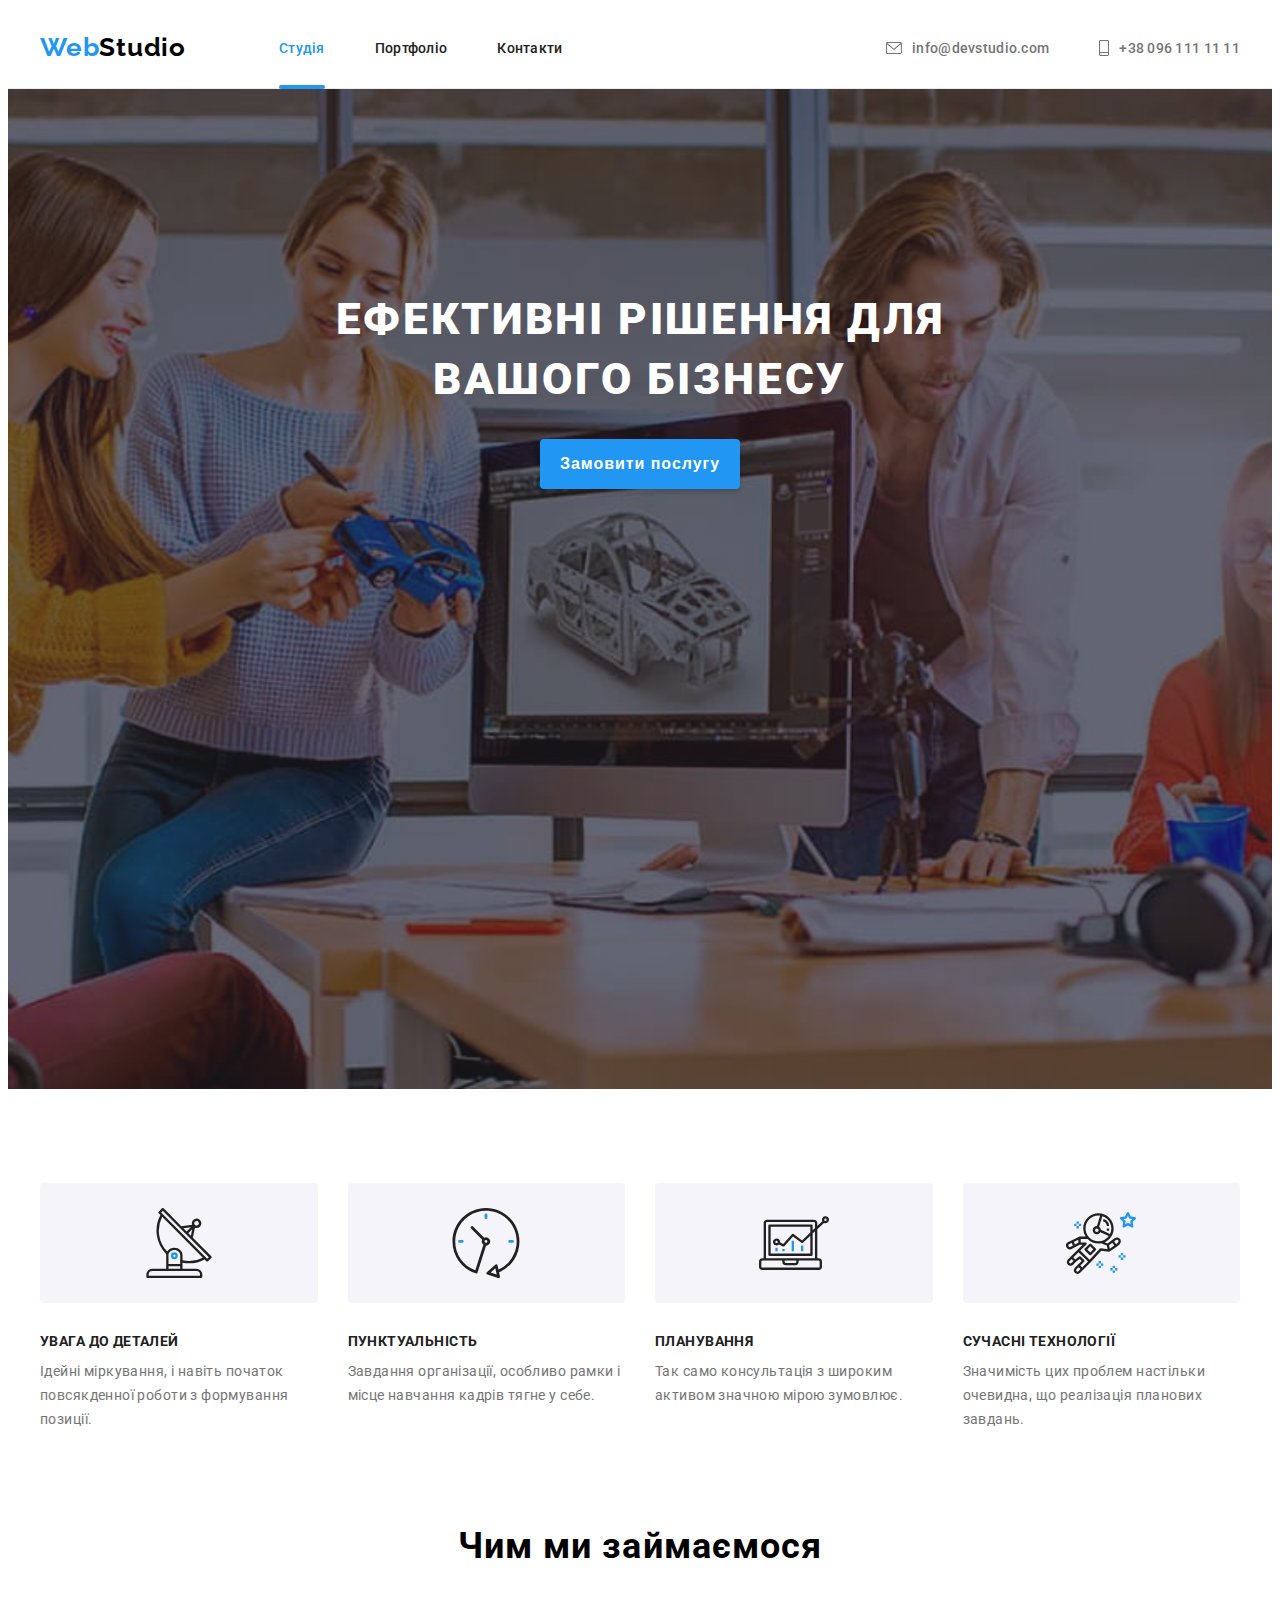
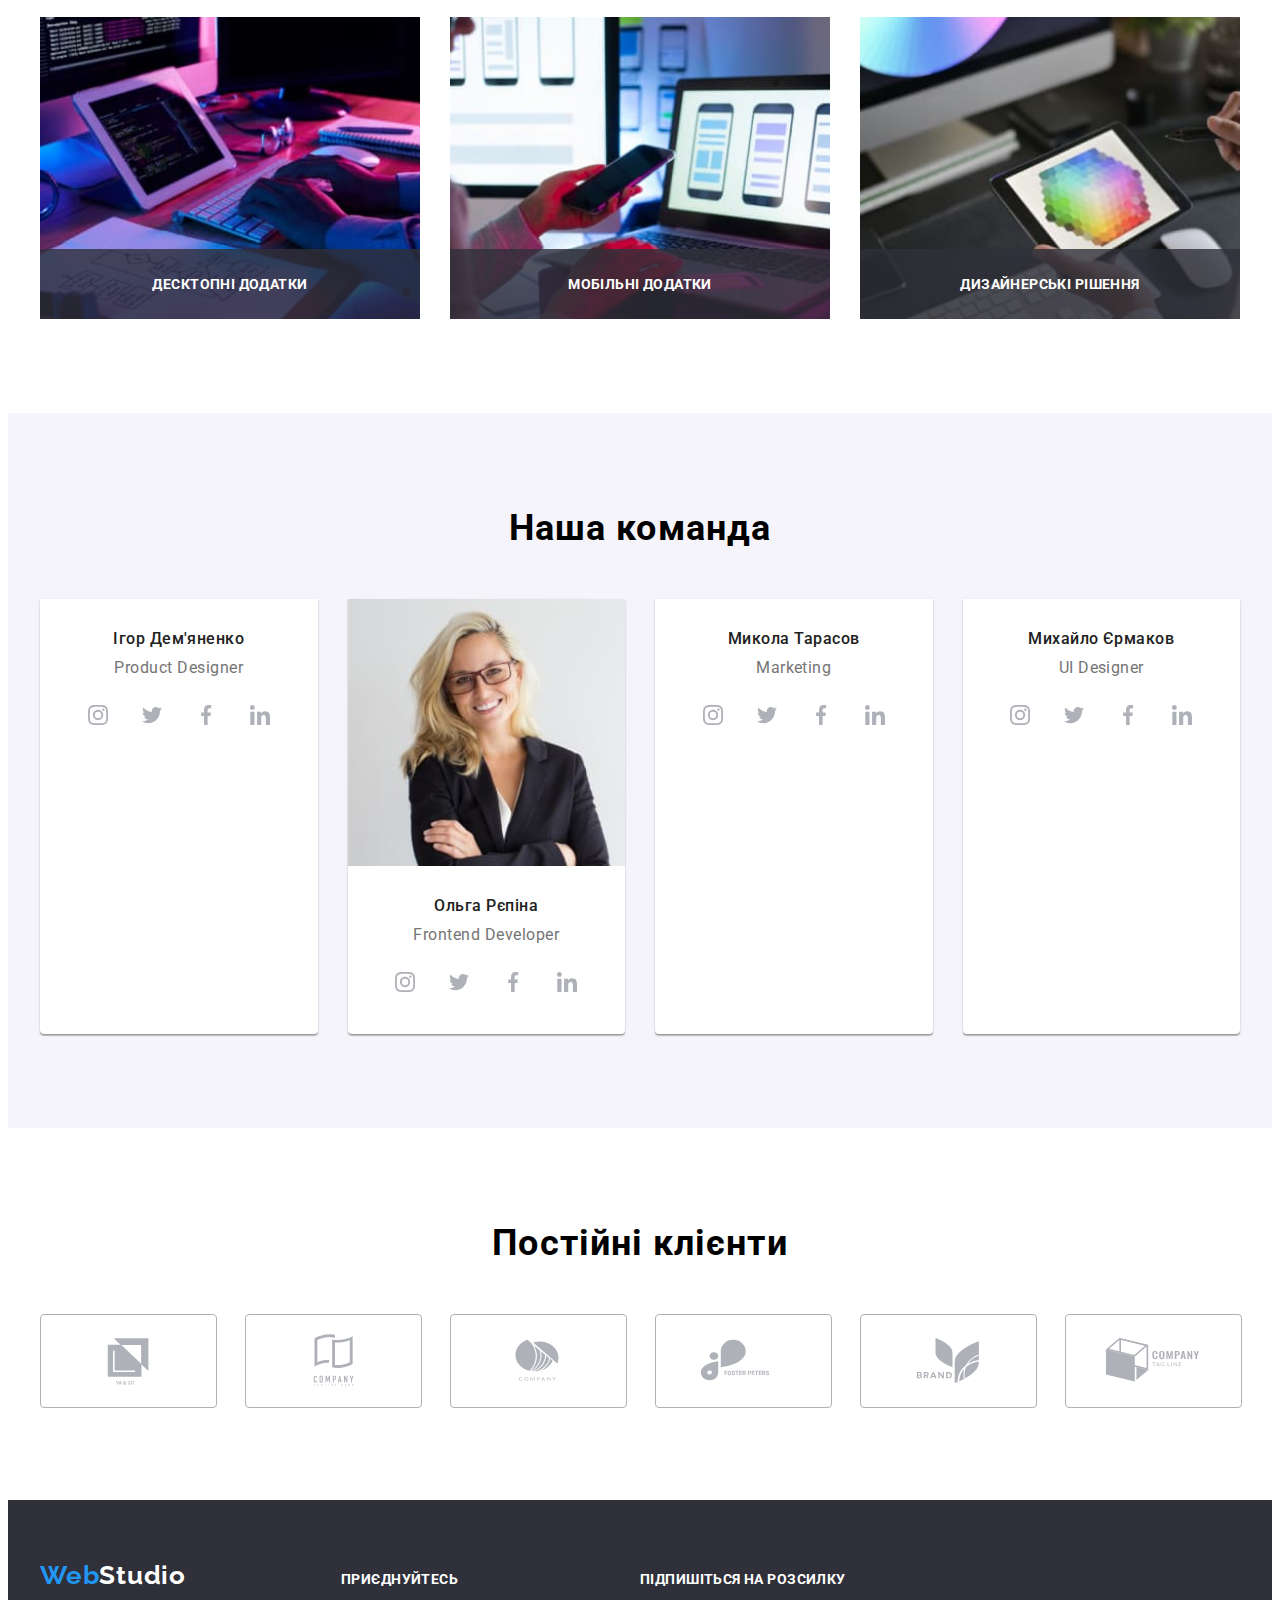
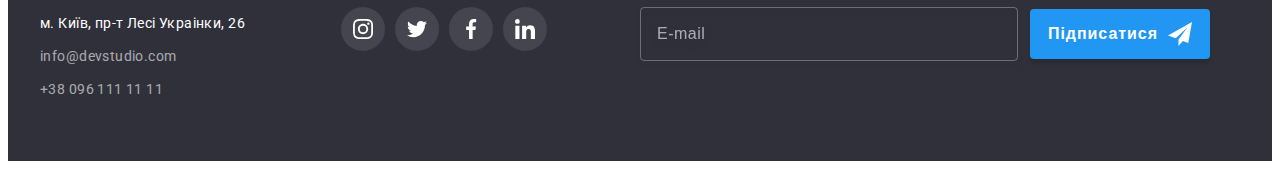
==== commit b2ef0c9d: "adapted portfolio" ====
--- a/index.html
+++ b/index.html
@@ -46,7 +46,7 @@
 				<ul class="auth-contacts list">
 					<li class="auth-contacts__item">
 						<a href="mailto:info@devstudio.com" class="auth-contacts__link link">
-							<svg class="auth-contacts__icon-mail" width="16" height="12">
+							<svg class="auth-contacts__icon-mail">
 								<use href="./images/icons.svg#icon-envelope"></use>
 							</svg>
 							info@devstudio.com
@@ -54,7 +54,7 @@
 					</li>
 					<li class="auth-contacts__item">
 						<a href="tel:+380961111111" class="auth-contacts__link link">
-							<svg class="auth-contacts__icon-tel" width="10" height="16">
+							<svg class="auth-contacts__icon-tel">
 								<use href="./images/icons.svg#icon-smartphone"></use>
 							</svg>
 							+38 096 111 11 11
@@ -62,7 +62,7 @@
 					</li>
 				</ul>
 				<button class="mobile-btn-menu" data-menu-open>
-					<svg class="mobile-menu___icon" width="24" height="16">
+					<svg class="mobile-menu___icon-open" width="24" height="16">
 						<use href="./images/icons.svg#icon-mob-menu"></use>
 					</svg>
 				</button>
@@ -72,7 +72,7 @@
 				<div class="container mobile-menu__container">
 					<div class="mobile-menu__top">
 						<button class="mobile-btn-close" data-menu-close>
-							<svg class="mobile-menu__icon" width="19" height="19">
+							<svg class="mobile-menu__icon-close" width="19" height="19">
 								<use href="./images/icons.svg#icon-menu-close"></use>
 							</svg>
 						</button>
--- a/css/main.min.css
+++ b/css/main.min.css
@@ -1 +1 @@
-:root{--primary-text-color: #757575;--secondary-text-color: #212121;--brand-color: #2196f3;--black-text-color: #000000;--white-text-color: #ffffff;--footer-main-text-color: rgba(255, 255, 255, 0.6);--accent-color: #2196f3;--primary-bg-color: #ffffff;--secondary-bg-color: #f5f4fa;--hero-bg-color: #c4c4c4;--footer-bg-color: #2f303a;--overlay-bg-color: rgba(33, 150, 243, 0.9);--activity-bg-card-color: rgba(47, 48, 58, 0.8);--border-header-color: #ececec;--border-input-modal-color: rgba(33, 33, 33, 0.2);--border-footer-input-color: rgba(255, 255, 255, 0.3);--border-project-color: #eeeeee;--btn-color: #2196f3;--btn-accent-color: #188ce8;--btn-shadow: 0px 4px 4px rgba(0, 0, 0, 0.15);--filter-btn-color: #f5f4fa;--filter-btn-shadow: 0px 3px 1px rgba(0, 0, 0, 0.1), 0px 1px 2px rgba(0, 0, 0, 0.08), 0px 2px 2px rgba(0, 0, 0, 0.12);--team-card-shadow: 0px 1px 3px rgba(0, 0, 0, 0.12), 0px 1px 1px rgba(0, 0, 0, 0.14), 0px 2px 1px rgba(0, 0, 0, 0.2);--primary-icon-color: #afb1b8;--secondary-icon-color: #ffffff;--modal-icon-color: #212121;--icon-bg-color: #ffffff;--footer-icon-bg-color: rgba(255, 255, 255, 0.1);--overlay-bg-color: rgba(33, 150, 243, 0.9);--projects-card-shadow: 0px 1px 1px rgba(0, 0, 0, 0.12), 0px 4px 4px rgba(0, 0, 0, 0.06), 1px 4px 6px rgba(0, 0, 0, 0.16);--modal-shadow: 0px 1px 3px rgba(0, 0, 0, 0.12), 0px 1px 1px rgba(0, 0, 0, 0.14), 0px 2px 1px rgba(0, 0, 0, 0.2);--grad-img: linear-gradient(to right, rgba(47, 48, 58, 0.4), rgba(47, 48, 58, 0.4));--cubic: cubic-bezier(0.4, 0, 0.2, 1)}body{font-family:"Roboto",sans-serif;background-color:var(--primary-bg-color);color:var(--primary-text-color)}.is-hidden{opacity:0;visibility:hidden;pointer-events:none}.no-scroll{overflow:hidden}h1,h2,h3,h4,h5,h6,p{margin:0}img{display:block;max-width:100%;height:auto}address{font-style:normal}.button{border:none;border-radius:4px;cursor:pointer}.list{padding:0;margin:0;list-style:none}.link{text-decoration:none;color:inherit}.visually-hidden{position:absolute;white-space:nowrap;width:1px;height:1px;overflow:hidden;border:0;padding:0;clip:rect(0 0 0 0);-webkit-clip-path:inset(50%);clip-path:inset(50%);margin:-1px}.section{padding-top:60px;padding-bottom:60px}@media screen and (min-width: 1200px){.section{padding-top:94px;padding-bottom:94px}}.container{width:100%;padding-left:15px;padding-right:15px;margin:0 auto}@media screen and (min-width: 480px){.container{max-width:480px}}@media screen and (min-width: 768px){.container{max-width:768px}}@media screen and (min-width: 1200px){.container{max-width:1200px}}.logo{font-family:"Raleway",sans-serif;font-weight:700;font-size:24px;line-height:1.1666666667;letter-spacing:.03em;color:var(--brand-color)}@media screen and (min-width: 1200px){.logo{font-weight:700;font-size:26px;line-height:1.1923076923;letter-spacing:.03em}}.hero-btn,.subscribe-btn,.order-btn{width:200px;height:50px;font-weight:700;font-size:16px;line-height:1.875;letter-spacing:.06em;display:flex;align-items:center;justify-content:center;text-align:center;color:var(--white-text-color);background-color:var(--btn-color);box-shadow:var(--btn-shadow);transition:background-color 250ms var(--cubic)}.hero-btn:hover,.hero-btn:focus,.subscribe-btn:hover,.subscribe-btn:focus,.order-btn:hover,.order-btn:focus{background-color:var(--btn-accent-color)}.soc-network{display:flex;justify-content:center;gap:10px}.soc-network__item{width:44px;height:44px}.soc-network__link{width:100%;height:100%;display:flex;justify-content:center;align-items:center;border-radius:50%;color:var(--primary-icon-color);transition:background-color 250ms var(--cubic),color 250ms var(--cubic)}.soc-network__link:hover,.soc-network__link:focus{background-color:var(--accent-color);color:var(--secondary-icon-color)}.soc-network__icon{fill:currentColor}.section-title{margin-bottom:30px;font-size:28px;line-height:1.1785714286;letter-spacing:.03em;text-align:center;color:var(--black-text-color)}@media screen and (min-width: 1200px){.section-title{margin-bottom:50px;font-size:36px;line-height:1.1666666667;letter-spacing:.03em}}.part-header{border-bottom:1px solid var(--border-header-color)}.part-header__container{display:flex;align-items:center;justify-content:space-between}.logo__part-black{color:var(--black-text-color)}.page-header__logo{padding:16px 0}@media screen and (min-width: 768px){.page-header__logo{margin-right:87px;padding-top:26px;padding-bottom:26px}}@media screen and (min-width: 1200px){.page-header__logo{margin-right:93px;padding-top:24px;padding-bottom:25px}}.part-header__nav{display:none}@media screen and (min-width: 768px){.part-header__nav{display:block;margin-right:auto}}.menu{display:flex;gap:50px}.menu__link{display:flex;padding:32px 0}.menu__link{position:relative;font-weight:500;font-size:14px;line-height:1.1428571429;letter-spacing:.02em;color:var(--secondary-text-color);transition:color 250ms var(--cubic)}.menu__link:hover,.menu__link:focus,.menu__link--current{color:var(--accent-color)}.menu__link::after,.menu__link.menu__link--current::after{content:"";position:absolute;left:0;bottom:-1px;width:100%;height:4px;display:flex;background-color:var(--accent-color);border-radius:2px;transform:scaleX(0);transition:transform 250ms var(--cubic)}.menu__link:hover::after,.menu__link:focus::after,.menu__link.menu__link--current::after{transform:scaleX(1)}.auth-contacts{display:none}@media screen and (min-width: 768px){.auth-contacts{display:flex;flex-direction:column;justify-content:center;gap:10px}}@media screen and (min-width: 1200px){.auth-contacts{display:flex;flex-direction:row;align-items:center;gap:50px}}@media screen and (min-width: 768px){.auth-contacts__link{display:inline-flex;align-items:center;font-weight:500;font-size:14px;line-height:1.1428571429;letter-spacing:.02em;color:var(--primary-text-color);transition:color 250ms var(--cubic)}.auth-contacts__link:hover,.auth-contacts__link:focus{color:var(--accent-color)}}@media screen and (min-width: 1200px){.auth-contacts__link{padding:32px 0}}.auth-contacts__icon-mail,.auth-contacts__icon-tel{fill:currentColor;margin-right:10px}@media screen and (min-width: 768px){.auth-contacts__icon-mail{width:14px;height:10px}}@media screen and (min-width: 768px){.auth-contacts__icon-tel{width:10px;height:14px}}.mobile-menu{position:fixed;top:0;left:0;z-index:5;width:100vw;height:100dvh;padding-top:48px;padding-bottom:48px;background-color:var(--primary-bg-color)}.mobile-menu__container{height:100%;padding-left:15px;display:flex;flex-direction:column;justify-content:space-between;overflow:auto}@media screen and (min-width: 480px){.mobile-menu{padding-left:40px}}@media screen and (min-width: 768px){.mobile-menu{display:none}}.mobile-btn-menu{width:40px;height:40px;display:flex;align-items:center;justify-content:center;background-color:rgba(0,0,0,0);border:none;cursor:pointer}.mobile-btn-menu:focus{fill:var(--accent-color)}@media screen and (min-width: 768px){.mobile-btn-menu{display:none}}@media screen and (min-width: 1200px){.mobile-btn-menu:hover{fill:var(--accent-color)}}.mobile-btn-close{position:absolute;top:10px;right:15px;width:40px;height:40px;display:flex;align-items:center;justify-content:center;background-color:rgba(0,0,0,0);border:none;cursor:pointer;transition:fill 250ms var(--cubic)}.mobile-btn-close:focus{fill:var(--accent-color)}@media screen and (min-width: 768px){.mobile-btn-close{display:none}}.mobile-nav__item:not(:last-child){margin-bottom:32px}.mobile-nav__link{font-weight:500;font-size:40px;line-height:1.2;letter-spacing:.02em;color:var(--secondary-text-color)}.mobile-nav__link:hover,.mobile-nav__link:focus,.mobile-nav__link--current{color:var(--accent-color)}.mobile-contacts{margin-bottom:64px}.mobile-contacts__item:not(:last-child){margin-bottom:32px}.mobile-contacts__tel{font-weight:500;font-size:33px;line-height:1.1764705882;letter-spacing:.02em;color:var(--brand-color)}@media screen and (min-width: 480px){.mobile-contacts__tel{font-size:34px}}.mobile-contacts__mail{font-weight:500;font-size:24px;line-height:1.1666666667;letter-spacing:.02em;color:var(--primary-text-color)}.mobile-soc{display:flex;flex-wrap:wrap}.mobile-soc__link{font-weight:500;font-size:16px;line-height:1.2222222222;letter-spacing:.02em;color:var(--brand-color)}@media screen and (min-width: 480px){.mobile-soc__link{font-size:18px}}.mobile-soc__item:not(:last-child){padding-right:10px;border-right:1px solid rgba(33,33,33,.2)}.mobile-soc__item:not(:first-child){padding-left:10px}.page-hero{height:400px;padding:118px 0;margin:0 auto;background-color:var(--hero-bg-color);background-image:var(--grad-img),url(../images/hero-bg-mob.jpg);background-repeat:no-repeat;background-position:center;background-size:cover}@media(min-device-pixel-ratio: 2),(-webkit-min-device-pixel-ratio: 2),(min-resolution: 192dpi),(min-resolution: 2dppx){.page-hero{background-image:var(--grad-img),url(../images/hero-bg-mob-2x.jpg)}}@media screen and (min-width: 480px){.page-hero{background-image:var(--grad-img),url(../images/hero-bg-tab.jpg)}}@media screen and (min-width: 480px)and (min-device-pixel-ratio: 2),screen and (min-width: 480px)and (-webkit-min-device-pixel-ratio: 2),screen and (min-width: 480px)and (min-resolution: 192dpi),screen and (min-width: 480px)and (min-resolution: 2dppx){.page-hero{background-image:var(--grad-img),url(../images/hero-bg-tab-2x.jpg)}}@media screen and (min-width: 768px){.page-hero{background-image:var(--grad-img),url(../images/hero-bg-desk.jpg)}}@media screen and (min-width: 768px)and (min-device-pixel-ratio: 2),screen and (min-width: 768px)and (-webkit-min-device-pixel-ratio: 2),screen and (min-width: 768px)and (min-resolution: 192dpi),screen and (min-width: 768px)and (min-resolution: 2dppx){.page-hero{background-image:var(--grad-img),url(../images/hero-bg-desk-2x.jpg)}}@media screen and (min-width: 1200px){.page-hero{max-width:1600px;height:600px;padding:200px 0}}.page-hero__container{text-align:center;display:flex;flex-direction:column;justify-content:center;align-items:center}.page-hero__title{max-width:360px;margin-bottom:30px;font-weight:900;font-size:26px;line-height:1.6153846154;letter-spacing:.06em;text-transform:uppercase;color:var(--white-text-color)}@media screen and (min-width: 1200px){.page-hero__title{max-width:696px;font-weight:900;font-size:44px;line-height:1.3636363636;letter-spacing:.06em}}.benefits{display:flex;flex-wrap:wrap;gap:30px}@media screen and (min-width: 768px){.benefits__item{flex-basis:calc((100% - 30px)/2)}}@media screen and (min-width: 1200px){.benefits__item{flex-basis:calc((100% - 90px)/4)}}.benefits__icon-wrap{height:120px;margin-bottom:30px;display:flex;justify-content:center;align-items:center;background-color:var(--secondary-bg-color);border-radius:4px}.benefits__title{margin-bottom:10px;text-align:center;font-size:14px;line-height:1.1428571429;letter-spacing:.03em;text-transform:uppercase;color:var(--secondary-text-color)}@media screen and (min-width: 768px){.benefits__title{text-align:start}}.benefits__text{font-size:14px;line-height:1.7142857143;letter-spacing:.03em;color:var(--primary-text-color)}.page-activity{padding-top:0;display:none}@media screen and (min-width: 1200px){.page-activity{display:block}}.activity{display:flex;gap:30px}.activity__item{position:relative;flex-basis:calc((100% - 60px)/3)}.activity__item-wrap{position:absolute;right:0;bottom:0;width:100%;height:70px;display:flex;justify-content:center;align-items:center;background-color:var(--activity-bg-card-color)}.activity__item-title{font-weight:700;font-size:14px;line-height:1.1428571429;letter-spacing:.03em;text-align:center;text-transform:uppercase;color:var(--white-text-color)}.page-team{background-color:var(--secondary-bg-color)}@media screen and (min-width: 768px){.team-member{display:flex;flex-wrap:wrap;gap:30px}}.team-member__item{margin-bottom:30px;border-radius:0px 0px 4px 4px;background-color:var(--primary-bg-color);box-shadow:var(--team-card-shadow)}@media screen and (min-width: 768px){.team-member__item{margin-bottom:0;flex-basis:calc((100% - 30px)/2)}}@media screen and (min-width: 1200px){.team-member__item{flex-basis:calc((100% - 90px)/4)}}.team-member__content{padding:30px 32px;text-align:center}.team-member__name{margin-bottom:10px;font-weight:500;font-size:16px;line-height:1.1875;letter-spacing:.03em;text-align:center;color:var(--secondary-text-color)}.team-member__pos{margin-bottom:16px;font-size:16px;line-height:1.1875;letter-spacing:.03em;text-align:center;color:var(--primary-text-color)}.clients{display:flex;align-items:center;justify-content:center;flex-wrap:wrap;gap:30px}.clients__item{height:92px;flex-basis:calc((100% - 30px)/2)}@media screen and (min-width: 768px){.clients__item{flex-basis:calc((100% - 60px)/3)}}@media screen and (min-width: 1200px){.clients__item{flex-wrap:nowrap;flex-basis:calc((100% - 150px)/6)}}.clients__link{width:100%;height:100%;display:flex;justify-content:center;align-items:center;border:1px solid var(--primary-icon-color);border-radius:4px;color:var(--primary-icon-color);transition:color 250ms var(--cubic),border 250ms var(--cubic)}.clients__link:hover,.clients__link:focus{color:var(--accent-color);border:1px solid var(--accent-color)}.clients__icon{fill:currentColor}.part-footer{padding:60px 0;background-color:var(--footer-bg-color)}.part-footer__container{display:flex;flex-wrap:wrap;justify-content:center}@media screen and (min-width: 768px){.part-footer__container{align-items:baseline}}@media screen and (min-width: 1200px){.part-footer__container{flex-wrap:nowrap;justify-content:space-between}}.footer-inner{display:flex;flex-direction:column;gap:60px;margin-bottom:60px;justify-content:center;align-items:center}@media screen and (min-width: 768px){.footer-inner{flex-direction:row;text-align:left;gap:165px;align-items:baseline}}@media screen and (min-width: 1200px){.footer-inner{gap:70px;margin-right:93px;margin-bottom:0}}.part-footer__address{text-align:center}@media screen and (min-width: 768px){.part-footer__address{text-align:center}}@media screen and (min-width: 1200px){.part-footer__address{width:231px;text-align:left}}.page-footer__logo{display:block;margin-bottom:28px}@media screen and (min-width: 768px){.page-footer__logo{margin-bottom:20px}}.logo__part-white{color:var(--white-text-color)}.auth-address{display:flex;flex-direction:column;align-items:center;justify-content:center;gap:12px}@media screen and (min-width: 768px){.auth-address{gap:8px}}@media screen and (min-width: 1200px){.auth-address{align-items:flex-start;gap:9px}}.auth-address__link{font-size:14px;line-height:1.7142857143;letter-spacing:.03em;color:var(--footer-main-text-color);transition:color 250ms var(--cubic)}.auth-address__link:hover,.auth-address__link:focus{color:var(--accent-color)}.auth-address__link--white{color:var(--white-text-color)}.soc-invite{display:flex;flex-direction:column;align-items:center;justify-content:center}@media screen and (min-width: 1200px){.soc-invite{align-items:flex-start}}.soc-invite__title{margin-bottom:20px;font-weight:700;font-size:14px;line-height:1.1428571429;letter-spacing:.03em;text-transform:uppercase;color:var(--white-text-color)}.soc-network__link--bottom{color:var(--secondary-icon-color);background-color:rgba(255,255,255,.1)}.subscription{width:100%;display:flex;flex-direction:column;justify-content:center;align-items:center}@media screen and (min-width: 1200px){.subscription{align-items:flex-start}}.subscription__title{margin-bottom:20px;font-weight:700;font-size:14px;line-height:1.1428571429;letter-spacing:.03em;text-transform:uppercase;color:var(--white-text-color)}.form-subscription{width:100%;max-width:570px;display:flex;flex-direction:column;justify-content:center;align-items:center;gap:20px}@media screen and (min-width: 1200px){.form-subscription{flex-direction:row;gap:12px}}.form-subscription__input{width:100%;max-width:450px;height:50px;padding-left:16px;font-size:16px;line-height:1.25;letter-spacing:.03em;color:var(--white-text-color);background-color:inherit;outline:rgba(0,0,0,0);border:1px solid rgba(255,255,255,.3);border-radius:4px;filter:drop-shadow(0px 4px 4px rgba(0, 0, 0, 0.15));transition:border-color 250ms var(--cubic)}.form-subscription__input::-moz-placeholder{font-size:16px;line-height:1.25;letter-spacing:.03em;align-items:center;color:rgba(255,255,255,.6)}.form-subscription__input:-ms-input-placeholder{font-size:16px;line-height:1.25;letter-spacing:.03em;align-items:center;color:rgba(255,255,255,.6)}.form-subscription__input::placeholder{font-size:16px;line-height:1.25;letter-spacing:.03em;align-items:center;color:rgba(255,255,255,.6)}.form-subscription__input:focus,.form-subscription__input:hover{border-color:var(--accent-color)}@media screen and (min-width: 768px){.form-subscription__input{max-width:450px}}@media screen and (min-width: 1200px){.form-subscription__input{margin-bottom:0;max-width:358px}}.form-subscription__icon{margin-left:10px;fill:currentColor}.backdrop{position:fixed;top:0;width:100%;height:100%;opacity:1;background-color:rgba(0,0,0,.2);transition:opacity 250ms var(--cubic),visibility 250ms var(--cubic)}.modal{position:absolute;top:50%;left:50%;overflow:auto;min-width:100%;max-height:550px;padding:20px;background-color:var(--primary-bg-color);border-radius:4px;box-shadow:var(--modal-shadow);transform:translate(-50%, -50%) scale(1);transition:transform 700ms var(--cubic)}@media screen and (min-width: 480px){.modal{min-width:450px;max-height:609px;padding:40px}}@media screen and (min-width: 1200px){.modal{width:528px;min-height:581px}}.backdrop.is-hidden .modal{transform:translate(-50%, -50%) scale(1.5)}.modal__btn-close{position:absolute;top:8px;right:8px;width:30px;height:30px;display:flex;align-items:center;justify-content:center;background-color:rgba(0,0,0,0);border:1px solid rgba(0,0,0,.1);border-radius:50%;cursor:pointer;transition:fill 250ms var(--cubic)}.modal__btn-close:hover,.modal__btn-close:focus{fill:var(--accent-color)}.modal__title{margin-bottom:12px;font-weight:700;font-size:14px;line-height:1.6428571429;letter-spacing:.03em;text-align:center;color:var(--secondary-text-color)}@media screen and (min-width: 768px){.modal__title{font-weight:700;font-size:20px;line-height:1.5;letter-spacing:.03em}}@media screen and (min-width: 1200px){.modal__title{font-weight:700;font-size:20px;line-height:1.15;letter-spacing:.03em}}.order-form__field{display:flex;flex-direction:column;margin-bottom:10px}.order-form__field:nth-of-type(4n){margin-bottom:20px}.order-form__label{margin-bottom:4px;font-size:12px;line-height:1.1666666667;letter-spacing:.01em;color:var(--primary-text-color)}.order-form__wrap{position:relative}.order-form__input{width:100%;font-size:16px;line-height:1.25;letter-spacing:.03em;color:var(--black-text-color);border:1px solid rgba(33,33,33,.2);border-radius:4px;outline:rgba(0,0,0,0);transition:border-color 250ms var(--cubic)}.order-form__input::-moz-placeholder{color:var(--primary-text-color)}.order-form__input:-ms-input-placeholder{color:var(--primary-text-color)}.order-form__input::placeholder{color:var(--primary-text-color)}.order-form__input:focus,.order-form__input:hover{border-color:var(--accent-color)}.order-form__user{padding:9px 10px 9px 30px}@media screen and (min-width: 480px){.order-form__user{height:40px;padding:11px 12px 11px 42px}}.order-form__icon{position:absolute;top:50%;left:12px;transform:translateY(-50%);transition:fill 250ms var(--cubic)}.order-form__input:focus+.order-form__icon{fill:var(--accent-color)}.order-form__comment{padding:12px 16px;resize:none}@media screen and (min-width: 480px){.order-form__comment{height:120px}}.order-form__comment::-moz-placeholder{font-size:14px;line-height:1.1428571429;letter-spacing:.01em;color:rgba(117,117,117,.5)}.order-form__comment:-ms-input-placeholder{font-size:14px;line-height:1.1428571429;letter-spacing:.01em;color:rgba(117,117,117,.5)}.order-form__comment::placeholder{font-size:14px;line-height:1.1428571429;letter-spacing:.01em;color:rgba(117,117,117,.5)}@media screen and (min-width: 1200px){.order-form__comment::-moz-placeholder{font-size:12px;line-height:1.1666666667;letter-spacing:.01em}.order-form__comment:-ms-input-placeholder{font-size:12px;line-height:1.1666666667;letter-spacing:.01em}.order-form__comment::placeholder{font-size:12px;line-height:1.1666666667;letter-spacing:.01em}}.policy{margin-bottom:30px;display:flex;align-items:center;justify-content:center;gap:7px;font-size:12px;line-height:1.1666666667;letter-spacing:.03em;color:var(--primary-text-color)}@media screen and (min-width: 1200px){.policy{font-size:14px;line-height:1.7142857143;letter-spacing:.03em}}.policy__icon{fill:var(--secondary-icon-color);border:2px solid #212121;border-radius:2px;transition:border-color 250ms var(--cubic),background-color 250ms var(--cubic)}.policy__checkbox:checked+.policy__icon{border-color:rgba(0,0,0,0);background-color:var(--accent-color)}.policy__checkbox:focus+.policy__icon,.policy__checkbox:hover+.policy__icon{border-color:var(--accent-color)}.policy__link{position:relative;text-decoration:underline;font-size:12px;line-height:1.1666666667;letter-spacing:.03em;color:var(--accent-color)}@media screen and (min-width: 480px){.policy__link{text-decoration:none}}@media screen and (min-width: 1200px){.policy__link{font-size:14px;line-height:1.7142857143;letter-spacing:.03em}}.policy__link::after{content:" ";display:none;position:absolute;bottom:1px;left:0;width:100%;height:1px;background-color:var(--accent-color)}@media screen and (min-width: 480px){.policy__link::after{display:block}}@media screen and (min-width: 1200px){.policy__link::after{bottom:5px}}.order-form__btn-wrap{display:flex;justify-content:center}.filter-set{margin-bottom:50px;display:flex;justify-content:center;align-items:center;gap:8px}.filter-set__btn{padding:6px 22px;display:block;font-weight:500;font-size:16px;line-height:1.625;letter-spacing:.03em;text-align:center;color:var(--secondary-text-color);background-color:var(--filter-btn-color);transition:color 250ms var(--cubic),background-color 250ms var(--cubic),box-shadow 250ms var(--cubic)}.filter-set__btn:hover,.filter-set__btn:focus,.filter-set__btn--current{color:var(--white-text-color);background-color:var(--accent-color);box-shadow:var(--filter-btn-shadow)}.card-set{display:flex;flex-wrap:wrap;gap:30px}.card-set__item{width:calc((100% - 60px)/3)}.project{display:block;transition:box-shadow 250ms var(--cubic)}.project:hover,.project:focus{box-shadow:var(--projects-card-shadow)}.project__overlay{position:relative;overflow:hidden}.project__overlay-text{position:absolute;top:0;left:0;width:100%;height:100%;padding:63px 24px;font-size:18px;line-height:1.5555555556;letter-spacing:.03em;color:var(--white-text-color);background-color:var(--overlay-bg-color);transform:translateY(100%);transition:transform 250ms var(--cubic)}.project:hover .project__overlay-text,.project:focus .project__overlay-text{transform:translateY(0)}.project__content{padding:20px 24px;border:1px solid var(--border-project-color);border-top:0}.project__title{margin-bottom:4px;font-size:18px;line-height:2;letter-spacing:.06em;color:var(--secondary-text-color)}.project__type{font-size:16px;line-height:1.875;letter-spacing:.03em;color:var(--primary-text-color)}/*# sourceMappingURL=main.min.css.map */+:root{--primary-text-color: #757575;--secondary-text-color: #212121;--brand-color: #2196f3;--black-text-color: #000000;--white-text-color: #ffffff;--footer-main-text-color: rgba(255, 255, 255, 0.6);--accent-color: #2196f3;--primary-bg-color: #ffffff;--secondary-bg-color: #f5f4fa;--hero-bg-color: #c4c4c4;--footer-bg-color: #2f303a;--overlay-bg-color: rgba(33, 150, 243, 0.9);--activity-bg-card-color: rgba(47, 48, 58, 0.8);--border-header-color: #ececec;--border-input-modal-color: rgba(33, 33, 33, 0.2);--border-footer-input-color: rgba(255, 255, 255, 0.3);--border-project-color: #eeeeee;--btn-color: #2196f3;--btn-accent-color: #188ce8;--btn-shadow: 0px 4px 4px rgba(0, 0, 0, 0.15);--filter-btn-color: #f5f4fa;--filter-btn-shadow: 0px 3px 1px rgba(0, 0, 0, 0.1), 0px 1px 2px rgba(0, 0, 0, 0.08), 0px 2px 2px rgba(0, 0, 0, 0.12);--team-card-shadow: 0px 1px 3px rgba(0, 0, 0, 0.12), 0px 1px 1px rgba(0, 0, 0, 0.14), 0px 2px 1px rgba(0, 0, 0, 0.2);--primary-icon-color: #afb1b8;--secondary-icon-color: #ffffff;--modal-icon-color: #212121;--icon-bg-color: #ffffff;--footer-icon-bg-color: rgba(255, 255, 255, 0.1);--overlay-bg-color: rgba(33, 150, 243, 0.9);--projects-card-shadow: 0px 1px 1px rgba(0, 0, 0, 0.12), 0px 4px 4px rgba(0, 0, 0, 0.06), 1px 4px 6px rgba(0, 0, 0, 0.16);--modal-shadow: 0px 1px 3px rgba(0, 0, 0, 0.12), 0px 1px 1px rgba(0, 0, 0, 0.14), 0px 2px 1px rgba(0, 0, 0, 0.2);--grad-img: linear-gradient(to right, rgba(47, 48, 58, 0.4), rgba(47, 48, 58, 0.4));--cubic: cubic-bezier(0.4, 0, 0.2, 1)}body{font-family:"Roboto",sans-serif;background-color:var(--primary-bg-color);color:var(--primary-text-color)}.is-hidden{opacity:0;visibility:hidden;pointer-events:none}.no-scroll{overflow:hidden}h1,h2,h3,h4,h5,h6,p{margin:0}img{display:block;max-width:100%;height:auto;width:100%}address{font-style:normal}.button{border:none;border-radius:4px;cursor:pointer}.list{padding:0;margin:0;list-style:none}.link{text-decoration:none;color:inherit}.visually-hidden{position:absolute;white-space:nowrap;width:1px;height:1px;overflow:hidden;border:0;padding:0;clip:rect(0 0 0 0);-webkit-clip-path:inset(50%);clip-path:inset(50%);margin:-1px}.section{padding-top:60px;padding-bottom:60px}@media screen and (min-width: 1200px){.section{padding-top:94px;padding-bottom:94px}}.container{width:100%;padding-left:15px;padding-right:15px;margin:0 auto}@media screen and (min-width: 480px){.container{max-width:480px}}@media screen and (min-width: 768px){.container{max-width:768px}}@media screen and (min-width: 1200px){.container{max-width:1200px}}.logo{font-family:"Raleway",sans-serif;font-weight:700;font-size:24px;line-height:1.1666666667;letter-spacing:.03em;color:var(--brand-color)}@media screen and (min-width: 1200px){.logo{font-weight:700;font-size:26px;line-height:1.1923076923;letter-spacing:.03em}}.hero-btn,.subscribe-btn,.order-btn{width:200px;height:50px;font-weight:700;font-size:16px;line-height:1.875;letter-spacing:.06em;display:flex;align-items:center;justify-content:center;text-align:center;color:var(--white-text-color);background-color:var(--btn-color);box-shadow:var(--btn-shadow);transition:background-color 250ms var(--cubic)}.hero-btn:hover,.hero-btn:focus,.subscribe-btn:hover,.subscribe-btn:focus,.order-btn:hover,.order-btn:focus{background-color:var(--btn-accent-color)}.soc-network{display:flex;justify-content:center;gap:10px}.soc-network__item{width:44px;height:44px}.soc-network__link{width:100%;height:100%;display:flex;justify-content:center;align-items:center;border-radius:50%;color:var(--primary-icon-color);transition:background-color 250ms var(--cubic),color 250ms var(--cubic)}.soc-network__link:hover,.soc-network__link:focus{background-color:var(--accent-color);color:var(--secondary-icon-color)}.soc-network__icon{fill:currentColor}.section-title{margin-bottom:30px;font-size:28px;line-height:1.1785714286;letter-spacing:.03em;text-align:center;color:var(--black-text-color)}@media screen and (min-width: 1200px){.section-title{margin-bottom:50px;font-size:36px;line-height:1.1666666667;letter-spacing:.03em}}.part-header{border-bottom:1px solid var(--border-header-color)}.part-header__container{display:flex;align-items:center;justify-content:space-between}.logo__part-black{color:var(--black-text-color)}.page-header__logo{padding:16px 0}@media screen and (min-width: 768px){.page-header__logo{margin-right:87px;padding-top:26px;padding-bottom:26px}}@media screen and (min-width: 1200px){.page-header__logo{margin-right:93px;padding-top:24px;padding-bottom:25px}}.part-header__nav{display:none}@media screen and (min-width: 768px){.part-header__nav{display:block;margin-right:auto}}.menu{display:flex;gap:50px}.menu__link{display:flex;padding:32px 0}.menu__link{position:relative;font-weight:500;font-size:14px;line-height:1.1428571429;letter-spacing:.02em;color:var(--secondary-text-color);transition:color 250ms var(--cubic)}.menu__link:hover,.menu__link:focus,.menu__link--current{color:var(--accent-color)}.menu__link::after,.menu__link.menu__link--current::after{content:"";position:absolute;left:0;bottom:-1px;width:100%;height:4px;display:flex;background-color:var(--accent-color);border-radius:2px;transform:scaleX(0);transition:transform 250ms var(--cubic)}.menu__link:hover::after,.menu__link:focus::after,.menu__link.menu__link--current::after{transform:scaleX(1)}.auth-contacts{display:none}@media screen and (min-width: 768px){.auth-contacts{display:flex;flex-direction:column;justify-content:center;gap:10px}}@media screen and (min-width: 1200px){.auth-contacts{display:flex;flex-direction:row;align-items:center;gap:50px}}@media screen and (min-width: 768px){.auth-contacts__link{display:inline-flex;align-items:center;font-weight:500;font-size:14px;line-height:1.1428571429;letter-spacing:.02em;color:var(--primary-text-color);transition:color 250ms var(--cubic)}.auth-contacts__link:hover,.auth-contacts__link:focus{color:var(--accent-color)}}@media screen and (min-width: 1200px){.auth-contacts__link{padding:32px 0}}@media screen and (min-width: 768px){.auth-contacts__icon-mail{width:14px;height:10px;fill:currentColor;margin-right:8px}}@media screen and (min-width: 1200px){.auth-contacts__icon-mail{width:16px;height:12px;margin-right:10px}}@media screen and (min-width: 768px){.auth-contacts__icon-tel{width:10px;height:14px;fill:currentColor;margin-right:8px}}@media screen and (min-width: 1200px){.auth-contacts__icon-tel{width:10px;height:16px;margin-right:10px}}.mobile-menu{position:fixed;top:0;left:0;z-index:5;width:100vw;height:100dvh;padding-top:48px;padding-bottom:48px;background-color:var(--primary-bg-color)}.mobile-menu__container{height:100%;padding-left:15px;display:flex;flex-direction:column;justify-content:space-between;overflow:auto}@media screen and (min-width: 480px){.mobile-menu{padding-left:40px}}@media screen and (min-width: 768px){.mobile-menu{display:none}}.mobile-btn-menu{width:40px;height:40px;display:flex;align-items:center;justify-content:center;background-color:rgba(0,0,0,0);border:none;cursor:pointer}.mobile-btn-menu:focus{fill:var(--accent-color)}@media screen and (min-width: 768px){.mobile-btn-menu{display:none}}@media screen and (min-width: 1200px){.mobile-btn-menu:hover{fill:var(--accent-color)}}.mobile-btn-close{position:absolute;top:10px;right:15px;width:40px;height:40px;display:flex;align-items:center;justify-content:center;background-color:rgba(0,0,0,0);border:none;cursor:pointer;transition:fill 250ms var(--cubic)}.mobile-btn-close:focus{fill:var(--accent-color)}@media screen and (min-width: 768px){.mobile-btn-close{display:none}}.mobile-nav__item:not(:last-child){margin-bottom:32px}.mobile-nav__link{font-weight:500;font-size:40px;line-height:1.2;letter-spacing:.02em;color:var(--secondary-text-color)}.mobile-nav__link:hover,.mobile-nav__link:focus,.mobile-nav__link--current{color:var(--accent-color)}.mobile-contacts{margin-bottom:64px}.mobile-contacts__item:not(:last-child){margin-bottom:32px}.mobile-contacts__tel{font-weight:500;font-size:33px;line-height:1.1764705882;letter-spacing:.02em;color:var(--brand-color)}@media screen and (min-width: 480px){.mobile-contacts__tel{font-size:34px}}.mobile-contacts__mail{font-weight:500;font-size:24px;line-height:1.1666666667;letter-spacing:.02em;color:var(--primary-text-color)}.mobile-soc{display:flex;flex-wrap:wrap}.mobile-soc__link{font-weight:500;font-size:16px;line-height:1.2222222222;letter-spacing:.02em;color:var(--brand-color)}@media screen and (min-width: 480px){.mobile-soc__link{font-size:18px}}.mobile-soc__item:not(:last-child){padding-right:10px;border-right:1px solid rgba(33,33,33,.2)}.mobile-soc__item:not(:first-child){padding-left:10px}.page-hero{height:400px;padding:118px 0;margin:0 auto;background-color:var(--hero-bg-color);background-image:var(--grad-img),url(../images/hero-bg-mob.jpg);background-repeat:no-repeat;background-position:center;background-size:cover}@media(min-device-pixel-ratio: 2),(-webkit-min-device-pixel-ratio: 2),(min-resolution: 192dpi),(min-resolution: 2dppx){.page-hero{background-image:var(--grad-img),url(../images/hero-bg-mob-2x.jpg)}}@media screen and (min-width: 480px){.page-hero{background-image:var(--grad-img),url(../images/hero-bg-tab.jpg)}}@media screen and (min-width: 480px)and (min-device-pixel-ratio: 2),screen and (min-width: 480px)and (-webkit-min-device-pixel-ratio: 2),screen and (min-width: 480px)and (min-resolution: 192dpi),screen and (min-width: 480px)and (min-resolution: 2dppx){.page-hero{background-image:var(--grad-img),url(../images/hero-bg-tab-2x.jpg)}}@media screen and (min-width: 768px){.page-hero{background-image:var(--grad-img),url(../images/hero-bg-desk.jpg)}}@media screen and (min-width: 768px)and (min-device-pixel-ratio: 2),screen and (min-width: 768px)and (-webkit-min-device-pixel-ratio: 2),screen and (min-width: 768px)and (min-resolution: 192dpi),screen and (min-width: 768px)and (min-resolution: 2dppx){.page-hero{background-image:var(--grad-img),url(../images/hero-bg-desk-2x.jpg)}}@media screen and (min-width: 1200px){.page-hero{max-width:1600px;height:600px;padding:200px 0}}.page-hero__container{text-align:center;display:flex;flex-direction:column;justify-content:center;align-items:center}.page-hero__title{max-width:360px;margin-bottom:30px;font-weight:900;font-size:26px;line-height:1.6153846154;letter-spacing:.06em;text-transform:uppercase;color:var(--white-text-color)}@media screen and (min-width: 1200px){.page-hero__title{max-width:696px;font-weight:900;font-size:44px;line-height:1.3636363636;letter-spacing:.06em}}.benefits{display:flex;flex-wrap:wrap;gap:30px}@media screen and (min-width: 768px){.benefits__item{flex-basis:calc((100% - 30px)/2)}}@media screen and (min-width: 1200px){.benefits__item{flex-basis:calc((100% - 90px)/4)}}.benefits__icon-wrap{height:120px;margin-bottom:30px;display:flex;justify-content:center;align-items:center;background-color:var(--secondary-bg-color);border-radius:4px}.benefits__title{margin-bottom:10px;text-align:center;font-size:14px;line-height:1.1428571429;letter-spacing:.03em;text-transform:uppercase;color:var(--secondary-text-color)}@media screen and (min-width: 768px){.benefits__title{text-align:start}}.benefits__text{font-size:14px;line-height:1.7142857143;letter-spacing:.03em;color:var(--primary-text-color)}.page-activity{padding-top:0;display:none}@media screen and (min-width: 1200px){.page-activity{display:block}}.activity{display:flex;gap:30px}.activity__item{position:relative;flex-basis:calc((100% - 60px)/3)}.activity__item-wrap{position:absolute;right:0;bottom:0;width:100%;height:70px;display:flex;justify-content:center;align-items:center;background-color:var(--activity-bg-card-color)}.activity__item-title{font-weight:700;font-size:14px;line-height:1.1428571429;letter-spacing:.03em;text-align:center;text-transform:uppercase;color:var(--white-text-color)}.page-team{background-color:var(--secondary-bg-color)}@media screen and (min-width: 768px){.team-member{display:flex;flex-wrap:wrap;gap:30px}}.team-member__item{margin-bottom:30px;border-radius:0px 0px 4px 4px;background-color:var(--primary-bg-color);box-shadow:var(--team-card-shadow)}@media screen and (min-width: 768px){.team-member__item{margin-bottom:0;flex-basis:calc((100% - 30px)/2)}}@media screen and (min-width: 1200px){.team-member__item{flex-basis:calc((100% - 90px)/4)}}.team-member__content{padding:30px 32px;text-align:center}.team-member__name{margin-bottom:10px;font-weight:500;font-size:16px;line-height:1.1875;letter-spacing:.03em;text-align:center;color:var(--secondary-text-color)}.team-member__pos{margin-bottom:16px;font-size:16px;line-height:1.1875;letter-spacing:.03em;text-align:center;color:var(--primary-text-color)}.clients{display:flex;align-items:center;justify-content:center;flex-wrap:wrap;gap:30px}.clients__item{height:92px;flex-basis:calc((100% - 30px)/2)}@media screen and (min-width: 768px){.clients__item{flex-basis:calc((100% - 60px)/3)}}@media screen and (min-width: 1200px){.clients__item{flex-wrap:nowrap;flex-basis:calc((100% - 150px)/6)}}.clients__link{width:100%;height:100%;display:flex;justify-content:center;align-items:center;border:1px solid var(--primary-icon-color);border-radius:4px;color:var(--primary-icon-color);transition:color 250ms var(--cubic),border 250ms var(--cubic)}.clients__link:hover,.clients__link:focus{color:var(--accent-color);border:1px solid var(--accent-color)}.clients__icon{fill:currentColor}.part-footer{padding:60px 0;background-color:var(--footer-bg-color)}.part-footer__container{display:flex;flex-wrap:wrap;justify-content:center}@media screen and (min-width: 768px){.part-footer__container{align-items:baseline}}@media screen and (min-width: 1200px){.part-footer__container{flex-wrap:nowrap;justify-content:space-between}}.footer-inner{display:flex;flex-direction:column;gap:60px;margin-bottom:60px;justify-content:center;align-items:center}@media screen and (min-width: 768px){.footer-inner{flex-direction:row;text-align:left;gap:165px;align-items:baseline}}@media screen and (min-width: 1200px){.footer-inner{gap:70px;margin-right:93px;margin-bottom:0}}.part-footer__address{text-align:center}@media screen and (min-width: 768px){.part-footer__address{text-align:center}}@media screen and (min-width: 1200px){.part-footer__address{width:231px;text-align:left}}.page-footer__logo{display:block;margin-bottom:28px}@media screen and (min-width: 768px){.page-footer__logo{margin-bottom:20px}}.logo__part-white{color:var(--white-text-color)}.auth-address{display:flex;flex-direction:column;align-items:center;justify-content:center;gap:12px}@media screen and (min-width: 768px){.auth-address{gap:8px}}@media screen and (min-width: 1200px){.auth-address{align-items:flex-start;gap:9px}}.auth-address__link{font-size:14px;line-height:1.7142857143;letter-spacing:.03em;color:var(--footer-main-text-color);transition:color 250ms var(--cubic)}.auth-address__link:hover,.auth-address__link:focus{color:var(--accent-color)}.auth-address__link--white{color:var(--white-text-color)}.soc-invite{display:flex;flex-direction:column;align-items:center;justify-content:center}@media screen and (min-width: 1200px){.soc-invite{align-items:flex-start}}.soc-invite__title{margin-bottom:20px;font-weight:700;font-size:14px;line-height:1.1428571429;letter-spacing:.03em;text-transform:uppercase;color:var(--white-text-color)}.soc-network__link--bottom{color:var(--secondary-icon-color);background-color:rgba(255,255,255,.1)}.subscription{width:100%;display:flex;flex-direction:column;justify-content:center;align-items:center}@media screen and (min-width: 1200px){.subscription{align-items:flex-start}}.subscription__title{margin-bottom:20px;font-weight:700;font-size:14px;line-height:1.1428571429;letter-spacing:.03em;text-transform:uppercase;color:var(--white-text-color)}.form-subscription{width:100%;max-width:570px;display:flex;flex-direction:column;justify-content:center;align-items:center;gap:20px}@media screen and (min-width: 1200px){.form-subscription{flex-direction:row;gap:12px}}.form-subscription__input{width:100%;max-width:450px;height:50px;padding-left:16px;font-size:16px;line-height:1.25;letter-spacing:.03em;color:var(--white-text-color);background-color:inherit;outline:rgba(0,0,0,0);border:1px solid rgba(255,255,255,.3);border-radius:4px;filter:drop-shadow(0px 4px 4px rgba(0, 0, 0, 0.15));transition:border-color 250ms var(--cubic)}.form-subscription__input::-moz-placeholder{font-size:16px;line-height:1.25;letter-spacing:.03em;align-items:center;color:rgba(255,255,255,.6)}.form-subscription__input:-ms-input-placeholder{font-size:16px;line-height:1.25;letter-spacing:.03em;align-items:center;color:rgba(255,255,255,.6)}.form-subscription__input::placeholder{font-size:16px;line-height:1.25;letter-spacing:.03em;align-items:center;color:rgba(255,255,255,.6)}.form-subscription__input:focus,.form-subscription__input:hover{border-color:var(--accent-color)}@media screen and (min-width: 768px){.form-subscription__input{max-width:450px}}@media screen and (min-width: 1200px){.form-subscription__input{margin-bottom:0;max-width:358px}}.form-subscription__icon{margin-left:10px;fill:currentColor}.backdrop{position:fixed;top:0;width:100%;height:100%;opacity:1;background-color:rgba(0,0,0,.2);transition:opacity 250ms var(--cubic),visibility 250ms var(--cubic)}.modal{position:absolute;top:50%;left:50%;overflow:auto;min-width:100%;max-height:550px;padding:20px;background-color:var(--primary-bg-color);border-radius:4px;box-shadow:var(--modal-shadow);transform:translate(-50%, -50%) scale(1);transition:transform 700ms var(--cubic)}@media screen and (min-width: 480px){.modal{min-width:450px;max-height:609px;padding:40px}}@media screen and (min-width: 1200px){.modal{width:528px;min-height:581px}}.backdrop.is-hidden .modal{transform:translate(-50%, -50%) scale(1.5)}.modal__btn-close{position:absolute;top:8px;right:8px;width:30px;height:30px;display:flex;align-items:center;justify-content:center;background-color:rgba(0,0,0,0);border:1px solid rgba(0,0,0,.1);border-radius:50%;cursor:pointer;transition:fill 250ms var(--cubic)}.modal__btn-close:hover,.modal__btn-close:focus{fill:var(--accent-color)}.modal__title{margin-bottom:12px;font-weight:700;font-size:14px;line-height:1.6428571429;letter-spacing:.03em;text-align:center;color:var(--secondary-text-color)}@media screen and (min-width: 768px){.modal__title{font-weight:700;font-size:20px;line-height:1.5;letter-spacing:.03em}}@media screen and (min-width: 1200px){.modal__title{font-weight:700;font-size:20px;line-height:1.15;letter-spacing:.03em}}.order-form__field{display:flex;flex-direction:column;margin-bottom:10px}.order-form__field:nth-of-type(4n){margin-bottom:20px}.order-form__label{margin-bottom:4px;font-size:12px;line-height:1.1666666667;letter-spacing:.01em;color:var(--primary-text-color)}.order-form__wrap{position:relative}.order-form__input{width:100%;font-size:16px;line-height:1.25;letter-spacing:.03em;color:var(--black-text-color);border:1px solid rgba(33,33,33,.2);border-radius:4px;outline:rgba(0,0,0,0);transition:border-color 250ms var(--cubic)}.order-form__input::-moz-placeholder{color:var(--primary-text-color)}.order-form__input:-ms-input-placeholder{color:var(--primary-text-color)}.order-form__input::placeholder{color:var(--primary-text-color)}.order-form__input:focus,.order-form__input:hover{border-color:var(--accent-color)}.order-form__user{padding:9px 10px 9px 30px}@media screen and (min-width: 480px){.order-form__user{height:40px;padding:11px 12px 11px 42px}}.order-form__icon{position:absolute;top:50%;left:12px;transform:translateY(-50%);transition:fill 250ms var(--cubic)}.order-form__input:focus+.order-form__icon{fill:var(--accent-color)}.order-form__comment{padding:12px 16px;resize:none}@media screen and (min-width: 480px){.order-form__comment{height:120px}}.order-form__comment::-moz-placeholder{font-size:14px;line-height:1.1428571429;letter-spacing:.01em;color:rgba(117,117,117,.5)}.order-form__comment:-ms-input-placeholder{font-size:14px;line-height:1.1428571429;letter-spacing:.01em;color:rgba(117,117,117,.5)}.order-form__comment::placeholder{font-size:14px;line-height:1.1428571429;letter-spacing:.01em;color:rgba(117,117,117,.5)}@media screen and (min-width: 1200px){.order-form__comment::-moz-placeholder{font-size:12px;line-height:1.1666666667;letter-spacing:.01em}.order-form__comment:-ms-input-placeholder{font-size:12px;line-height:1.1666666667;letter-spacing:.01em}.order-form__comment::placeholder{font-size:12px;line-height:1.1666666667;letter-spacing:.01em}}.policy{margin-bottom:30px;display:flex;align-items:center;justify-content:center;gap:7px;font-size:12px;line-height:1.1666666667;letter-spacing:.03em;color:var(--primary-text-color)}@media screen and (min-width: 1200px){.policy{font-size:14px;line-height:1.7142857143;letter-spacing:.03em}}.policy__icon{fill:var(--secondary-icon-color);border:2px solid #212121;border-radius:2px;transition:border-color 250ms var(--cubic),background-color 250ms var(--cubic)}.policy__checkbox:checked+.policy__icon{border-color:rgba(0,0,0,0);background-color:var(--accent-color)}.policy__checkbox:focus+.policy__icon,.policy__checkbox:hover+.policy__icon{border-color:var(--accent-color)}.policy__link{position:relative;text-decoration:underline;font-size:12px;line-height:1.1666666667;letter-spacing:.03em;color:var(--accent-color)}@media screen and (min-width: 480px){.policy__link{text-decoration:none}}@media screen and (min-width: 1200px){.policy__link{font-size:14px;line-height:1.7142857143;letter-spacing:.03em}}.policy__link::after{content:" ";display:none;position:absolute;bottom:1px;left:0;width:100%;height:1px;background-color:var(--accent-color)}@media screen and (min-width: 480px){.policy__link::after{display:block}}@media screen and (min-width: 1200px){.policy__link::after{bottom:5px}}.order-form__btn-wrap{display:flex;justify-content:center}.filter-set{max-width:326px;margin-bottom:40px;display:flex;gap:8px;flex-wrap:wrap}@media screen and (min-width: 768px){.filter-set{max-width:100%;margin-bottom:30px;flex-wrap:nowrap;justify-content:center;align-items:center}}@media screen and (min-width: 1200px){.filter-set{margin-bottom:50px;justify-content:center;align-items:center}}.filter-set__btn{padding:6px 22px;display:block;font-weight:500;font-size:16px;line-height:1.625;letter-spacing:.03em;text-align:center;color:var(--secondary-text-color);background-color:var(--filter-btn-color);transition:color 250ms var(--cubic),background-color 250ms var(--cubic),box-shadow 250ms var(--cubic)}.filter-set__btn:hover,.filter-set__btn:focus,.filter-set__btn--current{color:var(--white-text-color);background-color:var(--accent-color);box-shadow:var(--filter-btn-shadow)}.card-set{display:flex;flex-wrap:wrap;gap:30px}.card-set__item{flex-basis:100%}@media screen and (min-width: 768px){.card-set__item{flex-basis:calc((100% - 30px)/2)}}@media screen and (min-width: 1200px){.card-set__item{flex-basis:calc((100% - 60px)/3)}}.project{display:block;transition:box-shadow 250ms var(--cubic)}.project:hover,.project:focus{box-shadow:var(--projects-card-shadow)}.project__overlay{position:relative;overflow:hidden}.project__overlay-text{position:absolute;top:0;left:0;width:100%;height:100%;padding:63px 24px;font-size:18px;line-height:1.5555555556;letter-spacing:.03em;color:var(--white-text-color);background-color:var(--overlay-bg-color);transform:translateY(100%);transition:transform 250ms var(--cubic)}.project:hover .project__overlay-text,.project:focus .project__overlay-text{transform:translateY(0)}.project__content{padding:20px 24px;border:1px solid var(--border-project-color);border-top:0}.project__title{margin-bottom:4px;font-size:18px;line-height:2;letter-spacing:.06em;color:var(--secondary-text-color)}.project__type{font-size:16px;line-height:1.875;letter-spacing:.03em;color:var(--primary-text-color)}/*# sourceMappingURL=main.min.css.map */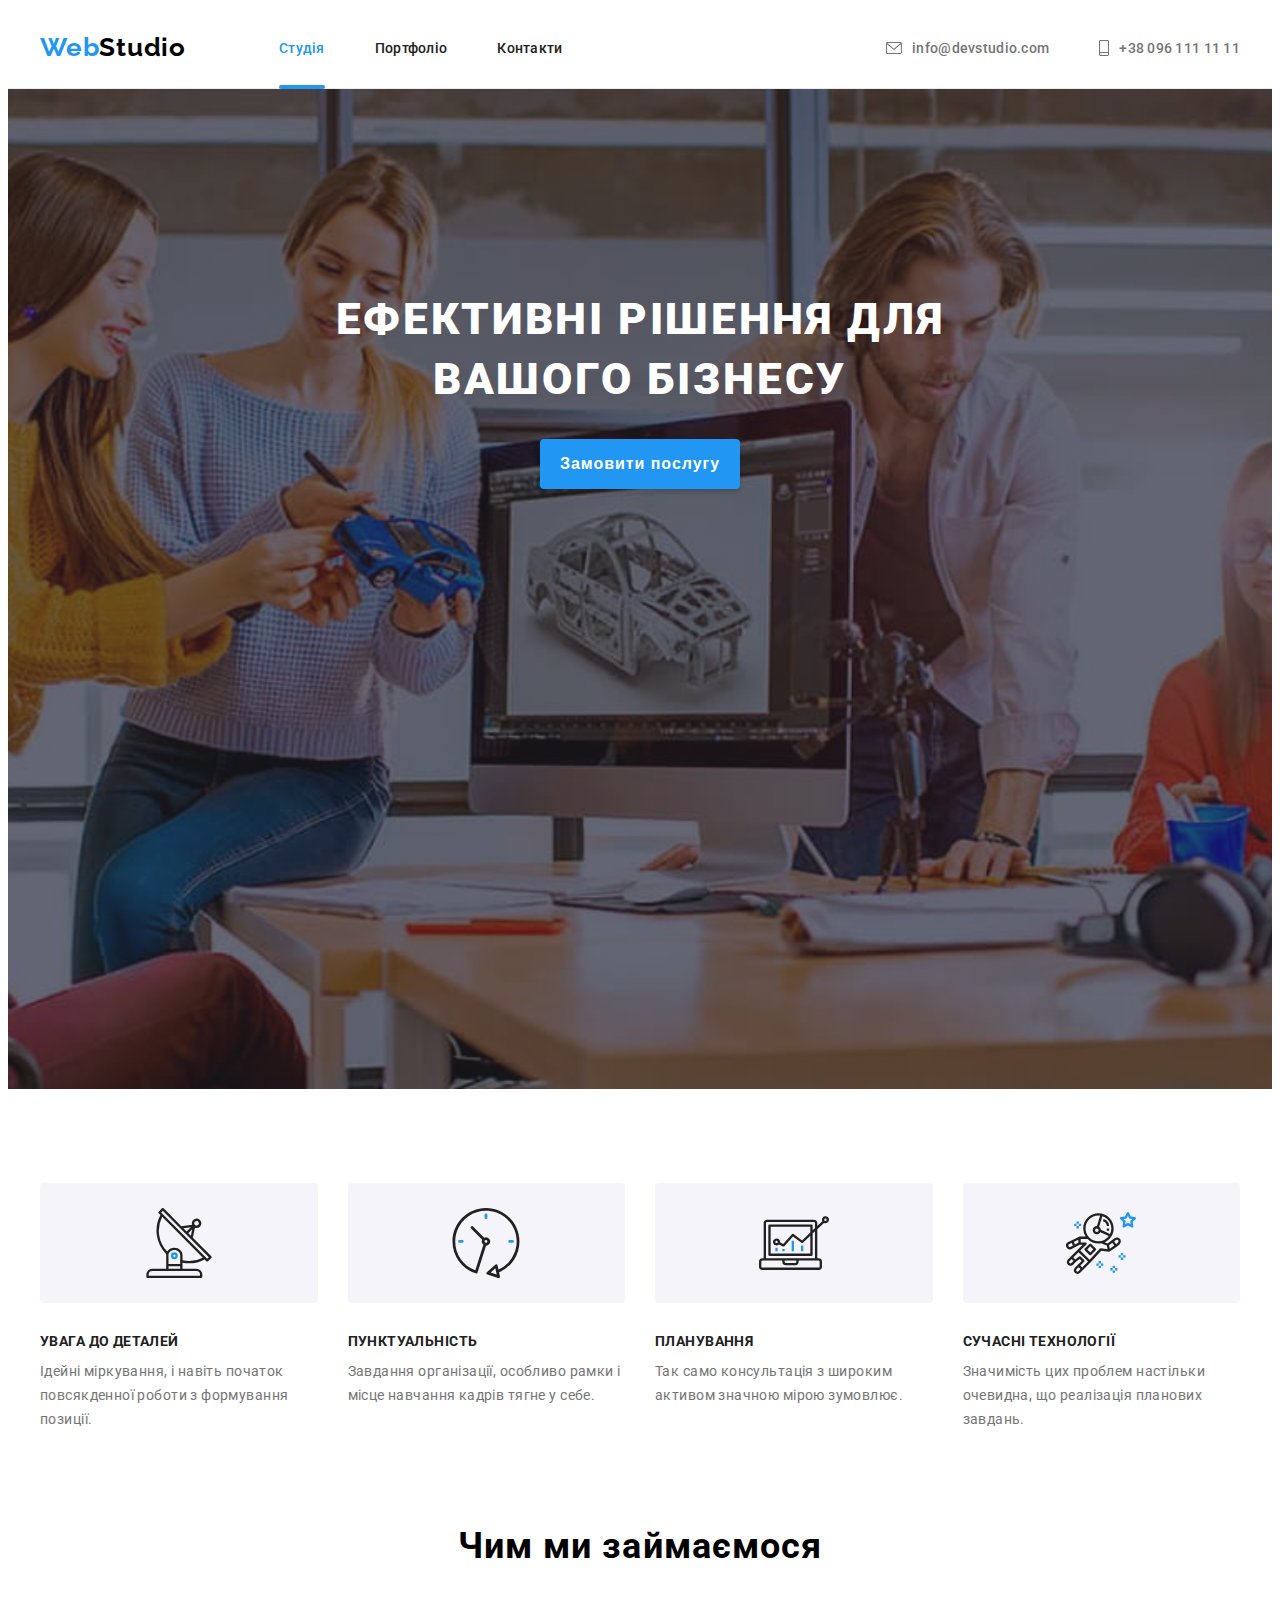
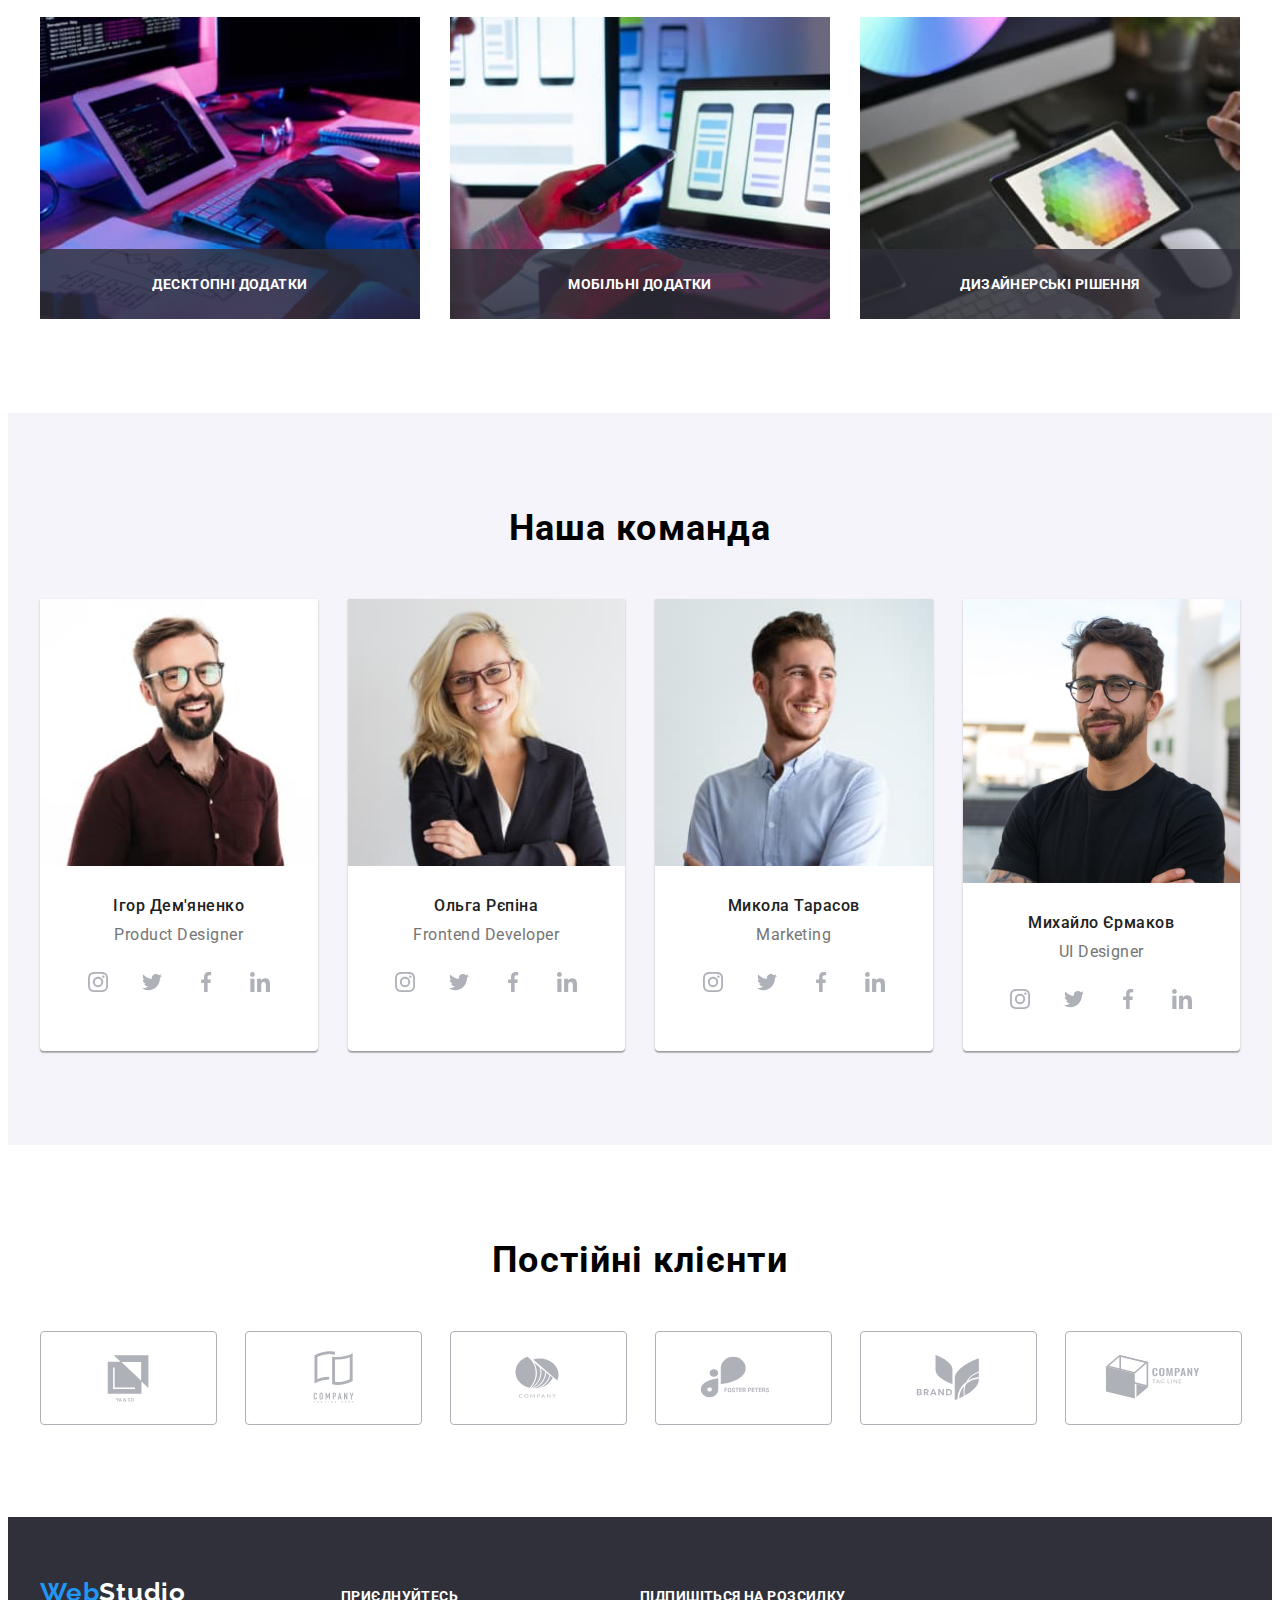
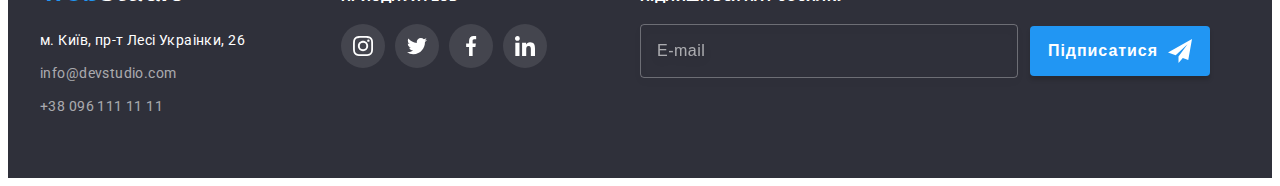
==== commit 016adaac: "fix" ====
--- a/index.html
+++ b/index.html
@@ -243,7 +243,7 @@
 									srcset="./images/team/igor-mob.jpg 1x, ./images/team/igor-mob-2x.jpg 2x"
 									media="(min-width: 320px)"
 								/>
-								<!-- <img src="./images/team/igor-mob-2x.jpg" alt="чоловік в сорочці шоколадного кольору" width="450" height="460" /> -->
+								<img src="./images/team/igor-mob-2x.jpg" alt="чоловік в сорочці шоколадного кольору" width="450" height="460" />
 							</picture>
 							<div class="team-member__content">
 								<h3 class="team-member__name">Ігор Дем'яненко</h3>
@@ -291,7 +291,7 @@
 									media="(min-width: 768px)"
 								/>
 								<source
-									srcset="./images/team/olga-tab.jpg 1x, ./images/team/olga-tab-2.jpg 2x"
+									srcset="./images/team/olga-tab.jpg 1x, ./images/team/olga-tab-2x.jpg 2x"
 									media="(min-width: 320px)"
 								/>
 								<img src="./images/team/olga-mob-2x.jpg" alt="жінка блондинка усміхається" width="450" height="460"/>
@@ -345,7 +345,7 @@
 									srcset="./images/team/mykola-mob.jpg 1x, ./images/team/mykola-mob-2x.jpg 2x"
 									media="(min-width: 320px)"
 								/>
-								<!-- <img src="./images/team/mykola-mob-2x.jpg" alt="хлопець в блакитній сорочці" width="450" height="460"/> -->
+								<img src="./images/team/mykola-mob-2x.jpg" alt="хлопець в блакитній сорочці" width="450" height="460"/>
 							</picture>
 							<div class="team-member__content">
 								<h3 class="team-member__name">Микола Тарасов</h3>
@@ -385,18 +385,18 @@
 						<li class="team-member__item">
 							<picture>
 								<source
+									srcset="./images/team/mykhailo-mob.jpg 1x, ./images/team/mykhailo-mob-2x.jpg 2x"
+									media="(min-width: 320px)"
+								/>
+								<source
+									srcset="./images/team/mykhailo-tab.jpg 1x, ./images/team/mykhailo-tab-2x.jpg 2x"
+									media="(min-width: 768px)"
+								/>
+								<source
 									srcset="./images/team/mykhailo-desk.jpg 1x, ./images/team/mykhailo-desk-2x.jpg 2x"
 									media="(min-width: 1200px)"
 								/>
-								<source
-									srcset="./images/team/mykhailo-tab.jpg 1x, ./images/team/mykhailo-tab-2x.jpg 2x"
-									media="(min-width: 768px)"
-								/>
-								<source
-									srcset="./images/team/mykhailo-mob.jpg 1x, ./images/team/mykhailo-mob-2x.jpg 2x"
-									media="(min-width: 320px)"
-								/>
-								<!-- <img src="./images/team/mykhailo-mob-2x.jpg" alt="чоловік в чорній футболці" width="450" height="460" /> -->
+								<img src="./images/team/mykhailo-mob-2x.jpg" alt="чоловік в чорній футболці" width="450" height="460" />
 							</picture>
 							<div class="team-member__content">
 								<h3 class="team-member__name">Михайло Єрмаков</h3>
--- a/css/main.min.css
+++ b/css/main.min.css
@@ -1 +1 @@
-:root{--primary-text-color: #757575;--secondary-text-color: #212121;--brand-color: #2196f3;--black-text-color: #000000;--white-text-color: #ffffff;--footer-main-text-color: rgba(255, 255, 255, 0.6);--accent-color: #2196f3;--primary-bg-color: #ffffff;--secondary-bg-color: #f5f4fa;--hero-bg-color: #c4c4c4;--footer-bg-color: #2f303a;--overlay-bg-color: rgba(33, 150, 243, 0.9);--activity-bg-card-color: rgba(47, 48, 58, 0.8);--border-header-color: #ececec;--border-input-modal-color: rgba(33, 33, 33, 0.2);--border-footer-input-color: rgba(255, 255, 255, 0.3);--border-project-color: #eeeeee;--btn-color: #2196f3;--btn-accent-color: #188ce8;--btn-shadow: 0px 4px 4px rgba(0, 0, 0, 0.15);--filter-btn-color: #f5f4fa;--filter-btn-shadow: 0px 3px 1px rgba(0, 0, 0, 0.1), 0px 1px 2px rgba(0, 0, 0, 0.08), 0px 2px 2px rgba(0, 0, 0, 0.12);--team-card-shadow: 0px 1px 3px rgba(0, 0, 0, 0.12), 0px 1px 1px rgba(0, 0, 0, 0.14), 0px 2px 1px rgba(0, 0, 0, 0.2);--primary-icon-color: #afb1b8;--secondary-icon-color: #ffffff;--modal-icon-color: #212121;--icon-bg-color: #ffffff;--footer-icon-bg-color: rgba(255, 255, 255, 0.1);--overlay-bg-color: rgba(33, 150, 243, 0.9);--projects-card-shadow: 0px 1px 1px rgba(0, 0, 0, 0.12), 0px 4px 4px rgba(0, 0, 0, 0.06), 1px 4px 6px rgba(0, 0, 0, 0.16);--modal-shadow: 0px 1px 3px rgba(0, 0, 0, 0.12), 0px 1px 1px rgba(0, 0, 0, 0.14), 0px 2px 1px rgba(0, 0, 0, 0.2);--grad-img: linear-gradient(to right, rgba(47, 48, 58, 0.4), rgba(47, 48, 58, 0.4));--cubic: cubic-bezier(0.4, 0, 0.2, 1)}body{font-family:"Roboto",sans-serif;background-color:var(--primary-bg-color);color:var(--primary-text-color)}.is-hidden{opacity:0;visibility:hidden;pointer-events:none}.no-scroll{overflow:hidden}h1,h2,h3,h4,h5,h6,p{margin:0}img{display:block;max-width:100%;height:auto;width:100%}address{font-style:normal}.button{border:none;border-radius:4px;cursor:pointer}.list{padding:0;margin:0;list-style:none}.link{text-decoration:none;color:inherit}.visually-hidden{position:absolute;white-space:nowrap;width:1px;height:1px;overflow:hidden;border:0;padding:0;clip:rect(0 0 0 0);-webkit-clip-path:inset(50%);clip-path:inset(50%);margin:-1px}.section{padding-top:60px;padding-bottom:60px}@media screen and (min-width: 1200px){.section{padding-top:94px;padding-bottom:94px}}.container{width:100%;padding-left:15px;padding-right:15px;margin:0 auto}@media screen and (min-width: 480px){.container{max-width:480px}}@media screen and (min-width: 768px){.container{max-width:768px}}@media screen and (min-width: 1200px){.container{max-width:1200px}}.logo{font-family:"Raleway",sans-serif;font-weight:700;font-size:24px;line-height:1.1666666667;letter-spacing:.03em;color:var(--brand-color)}@media screen and (min-width: 1200px){.logo{font-weight:700;font-size:26px;line-height:1.1923076923;letter-spacing:.03em}}.hero-btn,.subscribe-btn,.order-btn{width:200px;height:50px;font-weight:700;font-size:16px;line-height:1.875;letter-spacing:.06em;display:flex;align-items:center;justify-content:center;text-align:center;color:var(--white-text-color);background-color:var(--btn-color);box-shadow:var(--btn-shadow);transition:background-color 250ms var(--cubic)}.hero-btn:hover,.hero-btn:focus,.subscribe-btn:hover,.subscribe-btn:focus,.order-btn:hover,.order-btn:focus{background-color:var(--btn-accent-color)}.soc-network{display:flex;justify-content:center;gap:10px}.soc-network__item{width:44px;height:44px}.soc-network__link{width:100%;height:100%;display:flex;justify-content:center;align-items:center;border-radius:50%;color:var(--primary-icon-color);transition:background-color 250ms var(--cubic),color 250ms var(--cubic)}.soc-network__link:hover,.soc-network__link:focus{background-color:var(--accent-color);color:var(--secondary-icon-color)}.soc-network__icon{fill:currentColor}.section-title{margin-bottom:30px;font-size:28px;line-height:1.1785714286;letter-spacing:.03em;text-align:center;color:var(--black-text-color)}@media screen and (min-width: 1200px){.section-title{margin-bottom:50px;font-size:36px;line-height:1.1666666667;letter-spacing:.03em}}.part-header{border-bottom:1px solid var(--border-header-color)}.part-header__container{display:flex;align-items:center;justify-content:space-between}.logo__part-black{color:var(--black-text-color)}.page-header__logo{padding:16px 0}@media screen and (min-width: 768px){.page-header__logo{margin-right:87px;padding-top:26px;padding-bottom:26px}}@media screen and (min-width: 1200px){.page-header__logo{margin-right:93px;padding-top:24px;padding-bottom:25px}}.part-header__nav{display:none}@media screen and (min-width: 768px){.part-header__nav{display:block;margin-right:auto}}.menu{display:flex;gap:50px}.menu__link{display:flex;padding:32px 0}.menu__link{position:relative;font-weight:500;font-size:14px;line-height:1.1428571429;letter-spacing:.02em;color:var(--secondary-text-color);transition:color 250ms var(--cubic)}.menu__link:hover,.menu__link:focus,.menu__link--current{color:var(--accent-color)}.menu__link::after,.menu__link.menu__link--current::after{content:"";position:absolute;left:0;bottom:-1px;width:100%;height:4px;display:flex;background-color:var(--accent-color);border-radius:2px;transform:scaleX(0);transition:transform 250ms var(--cubic)}.menu__link:hover::after,.menu__link:focus::after,.menu__link.menu__link--current::after{transform:scaleX(1)}.auth-contacts{display:none}@media screen and (min-width: 768px){.auth-contacts{display:flex;flex-direction:column;justify-content:center;gap:10px}}@media screen and (min-width: 1200px){.auth-contacts{display:flex;flex-direction:row;align-items:center;gap:50px}}@media screen and (min-width: 768px){.auth-contacts__link{display:inline-flex;align-items:center;font-weight:500;font-size:14px;line-height:1.1428571429;letter-spacing:.02em;color:var(--primary-text-color);transition:color 250ms var(--cubic)}.auth-contacts__link:hover,.auth-contacts__link:focus{color:var(--accent-color)}}@media screen and (min-width: 1200px){.auth-contacts__link{padding:32px 0}}@media screen and (min-width: 768px){.auth-contacts__icon-mail{width:14px;height:10px;fill:currentColor;margin-right:8px}}@media screen and (min-width: 1200px){.auth-contacts__icon-mail{width:16px;height:12px;margin-right:10px}}@media screen and (min-width: 768px){.auth-contacts__icon-tel{width:10px;height:14px;fill:currentColor;margin-right:8px}}@media screen and (min-width: 1200px){.auth-contacts__icon-tel{width:10px;height:16px;margin-right:10px}}.mobile-menu{position:fixed;top:0;left:0;z-index:5;width:100vw;height:100dvh;padding-top:48px;padding-bottom:48px;background-color:var(--primary-bg-color)}.mobile-menu__container{height:100%;padding-left:15px;display:flex;flex-direction:column;justify-content:space-between;overflow:auto}@media screen and (min-width: 480px){.mobile-menu{padding-left:40px}}@media screen and (min-width: 768px){.mobile-menu{display:none}}.mobile-btn-menu{width:40px;height:40px;display:flex;align-items:center;justify-content:center;background-color:rgba(0,0,0,0);border:none;cursor:pointer}.mobile-btn-menu:focus{fill:var(--accent-color)}@media screen and (min-width: 768px){.mobile-btn-menu{display:none}}@media screen and (min-width: 1200px){.mobile-btn-menu:hover{fill:var(--accent-color)}}.mobile-btn-close{position:absolute;top:10px;right:15px;width:40px;height:40px;display:flex;align-items:center;justify-content:center;background-color:rgba(0,0,0,0);border:none;cursor:pointer;transition:fill 250ms var(--cubic)}.mobile-btn-close:focus{fill:var(--accent-color)}@media screen and (min-width: 768px){.mobile-btn-close{display:none}}.mobile-nav__item:not(:last-child){margin-bottom:32px}.mobile-nav__link{font-weight:500;font-size:40px;line-height:1.2;letter-spacing:.02em;color:var(--secondary-text-color)}.mobile-nav__link:hover,.mobile-nav__link:focus,.mobile-nav__link--current{color:var(--accent-color)}.mobile-contacts{margin-bottom:64px}.mobile-contacts__item:not(:last-child){margin-bottom:32px}.mobile-contacts__tel{font-weight:500;font-size:33px;line-height:1.1764705882;letter-spacing:.02em;color:var(--brand-color)}@media screen and (min-width: 480px){.mobile-contacts__tel{font-size:34px}}.mobile-contacts__mail{font-weight:500;font-size:24px;line-height:1.1666666667;letter-spacing:.02em;color:var(--primary-text-color)}.mobile-soc{display:flex;flex-wrap:wrap}.mobile-soc__link{font-weight:500;font-size:16px;line-height:1.2222222222;letter-spacing:.02em;color:var(--brand-color)}@media screen and (min-width: 480px){.mobile-soc__link{font-size:18px}}.mobile-soc__item:not(:last-child){padding-right:10px;border-right:1px solid rgba(33,33,33,.2)}.mobile-soc__item:not(:first-child){padding-left:10px}.page-hero{height:400px;padding:118px 0;margin:0 auto;background-color:var(--hero-bg-color);background-image:var(--grad-img),url(../images/hero-bg-mob.jpg);background-repeat:no-repeat;background-position:center;background-size:cover}@media(min-device-pixel-ratio: 2),(-webkit-min-device-pixel-ratio: 2),(min-resolution: 192dpi),(min-resolution: 2dppx){.page-hero{background-image:var(--grad-img),url(../images/hero-bg-mob-2x.jpg)}}@media screen and (min-width: 480px){.page-hero{background-image:var(--grad-img),url(../images/hero-bg-tab.jpg)}}@media screen and (min-width: 480px)and (min-device-pixel-ratio: 2),screen and (min-width: 480px)and (-webkit-min-device-pixel-ratio: 2),screen and (min-width: 480px)and (min-resolution: 192dpi),screen and (min-width: 480px)and (min-resolution: 2dppx){.page-hero{background-image:var(--grad-img),url(../images/hero-bg-tab-2x.jpg)}}@media screen and (min-width: 768px){.page-hero{background-image:var(--grad-img),url(../images/hero-bg-desk.jpg)}}@media screen and (min-width: 768px)and (min-device-pixel-ratio: 2),screen and (min-width: 768px)and (-webkit-min-device-pixel-ratio: 2),screen and (min-width: 768px)and (min-resolution: 192dpi),screen and (min-width: 768px)and (min-resolution: 2dppx){.page-hero{background-image:var(--grad-img),url(../images/hero-bg-desk-2x.jpg)}}@media screen and (min-width: 1200px){.page-hero{max-width:1600px;height:600px;padding:200px 0}}.page-hero__container{text-align:center;display:flex;flex-direction:column;justify-content:center;align-items:center}.page-hero__title{max-width:360px;margin-bottom:30px;font-weight:900;font-size:26px;line-height:1.6153846154;letter-spacing:.06em;text-transform:uppercase;color:var(--white-text-color)}@media screen and (min-width: 1200px){.page-hero__title{max-width:696px;font-weight:900;font-size:44px;line-height:1.3636363636;letter-spacing:.06em}}.benefits{display:flex;flex-wrap:wrap;gap:30px}@media screen and (min-width: 768px){.benefits__item{flex-basis:calc((100% - 30px)/2)}}@media screen and (min-width: 1200px){.benefits__item{flex-basis:calc((100% - 90px)/4)}}.benefits__icon-wrap{height:120px;margin-bottom:30px;display:flex;justify-content:center;align-items:center;background-color:var(--secondary-bg-color);border-radius:4px}.benefits__title{margin-bottom:10px;text-align:center;font-size:14px;line-height:1.1428571429;letter-spacing:.03em;text-transform:uppercase;color:var(--secondary-text-color)}@media screen and (min-width: 768px){.benefits__title{text-align:start}}.benefits__text{font-size:14px;line-height:1.7142857143;letter-spacing:.03em;color:var(--primary-text-color)}.page-activity{padding-top:0;display:none}@media screen and (min-width: 1200px){.page-activity{display:block}}.activity{display:flex;gap:30px}.activity__item{position:relative;flex-basis:calc((100% - 60px)/3)}.activity__item-wrap{position:absolute;right:0;bottom:0;width:100%;height:70px;display:flex;justify-content:center;align-items:center;background-color:var(--activity-bg-card-color)}.activity__item-title{font-weight:700;font-size:14px;line-height:1.1428571429;letter-spacing:.03em;text-align:center;text-transform:uppercase;color:var(--white-text-color)}.page-team{background-color:var(--secondary-bg-color)}@media screen and (min-width: 768px){.team-member{display:flex;flex-wrap:wrap;gap:30px}}.team-member__item{margin-bottom:30px;border-radius:0px 0px 4px 4px;background-color:var(--primary-bg-color);box-shadow:var(--team-card-shadow)}@media screen and (min-width: 768px){.team-member__item{margin-bottom:0;flex-basis:calc((100% - 30px)/2)}}@media screen and (min-width: 1200px){.team-member__item{flex-basis:calc((100% - 90px)/4)}}.team-member__content{padding:30px 32px;text-align:center}.team-member__name{margin-bottom:10px;font-weight:500;font-size:16px;line-height:1.1875;letter-spacing:.03em;text-align:center;color:var(--secondary-text-color)}.team-member__pos{margin-bottom:16px;font-size:16px;line-height:1.1875;letter-spacing:.03em;text-align:center;color:var(--primary-text-color)}.clients{display:flex;align-items:center;justify-content:center;flex-wrap:wrap;gap:30px}.clients__item{height:92px;flex-basis:calc((100% - 30px)/2)}@media screen and (min-width: 768px){.clients__item{flex-basis:calc((100% - 60px)/3)}}@media screen and (min-width: 1200px){.clients__item{flex-wrap:nowrap;flex-basis:calc((100% - 150px)/6)}}.clients__link{width:100%;height:100%;display:flex;justify-content:center;align-items:center;border:1px solid var(--primary-icon-color);border-radius:4px;color:var(--primary-icon-color);transition:color 250ms var(--cubic),border 250ms var(--cubic)}.clients__link:hover,.clients__link:focus{color:var(--accent-color);border:1px solid var(--accent-color)}.clients__icon{fill:currentColor}.part-footer{padding:60px 0;background-color:var(--footer-bg-color)}.part-footer__container{display:flex;flex-wrap:wrap;justify-content:center}@media screen and (min-width: 768px){.part-footer__container{align-items:baseline}}@media screen and (min-width: 1200px){.part-footer__container{flex-wrap:nowrap;justify-content:space-between}}.footer-inner{display:flex;flex-direction:column;gap:60px;margin-bottom:60px;justify-content:center;align-items:center}@media screen and (min-width: 768px){.footer-inner{flex-direction:row;text-align:left;gap:165px;align-items:baseline}}@media screen and (min-width: 1200px){.footer-inner{gap:70px;margin-right:93px;margin-bottom:0}}.part-footer__address{text-align:center}@media screen and (min-width: 768px){.part-footer__address{text-align:center}}@media screen and (min-width: 1200px){.part-footer__address{width:231px;text-align:left}}.page-footer__logo{display:block;margin-bottom:28px}@media screen and (min-width: 768px){.page-footer__logo{margin-bottom:20px}}.logo__part-white{color:var(--white-text-color)}.auth-address{display:flex;flex-direction:column;align-items:center;justify-content:center;gap:12px}@media screen and (min-width: 768px){.auth-address{gap:8px}}@media screen and (min-width: 1200px){.auth-address{align-items:flex-start;gap:9px}}.auth-address__link{font-size:14px;line-height:1.7142857143;letter-spacing:.03em;color:var(--footer-main-text-color);transition:color 250ms var(--cubic)}.auth-address__link:hover,.auth-address__link:focus{color:var(--accent-color)}.auth-address__link--white{color:var(--white-text-color)}.soc-invite{display:flex;flex-direction:column;align-items:center;justify-content:center}@media screen and (min-width: 1200px){.soc-invite{align-items:flex-start}}.soc-invite__title{margin-bottom:20px;font-weight:700;font-size:14px;line-height:1.1428571429;letter-spacing:.03em;text-transform:uppercase;color:var(--white-text-color)}.soc-network__link--bottom{color:var(--secondary-icon-color);background-color:rgba(255,255,255,.1)}.subscription{width:100%;display:flex;flex-direction:column;justify-content:center;align-items:center}@media screen and (min-width: 1200px){.subscription{align-items:flex-start}}.subscription__title{margin-bottom:20px;font-weight:700;font-size:14px;line-height:1.1428571429;letter-spacing:.03em;text-transform:uppercase;color:var(--white-text-color)}.form-subscription{width:100%;max-width:570px;display:flex;flex-direction:column;justify-content:center;align-items:center;gap:20px}@media screen and (min-width: 1200px){.form-subscription{flex-direction:row;gap:12px}}.form-subscription__input{width:100%;max-width:450px;height:50px;padding-left:16px;font-size:16px;line-height:1.25;letter-spacing:.03em;color:var(--white-text-color);background-color:inherit;outline:rgba(0,0,0,0);border:1px solid rgba(255,255,255,.3);border-radius:4px;filter:drop-shadow(0px 4px 4px rgba(0, 0, 0, 0.15));transition:border-color 250ms var(--cubic)}.form-subscription__input::-moz-placeholder{font-size:16px;line-height:1.25;letter-spacing:.03em;align-items:center;color:rgba(255,255,255,.6)}.form-subscription__input:-ms-input-placeholder{font-size:16px;line-height:1.25;letter-spacing:.03em;align-items:center;color:rgba(255,255,255,.6)}.form-subscription__input::placeholder{font-size:16px;line-height:1.25;letter-spacing:.03em;align-items:center;color:rgba(255,255,255,.6)}.form-subscription__input:focus,.form-subscription__input:hover{border-color:var(--accent-color)}@media screen and (min-width: 768px){.form-subscription__input{max-width:450px}}@media screen and (min-width: 1200px){.form-subscription__input{margin-bottom:0;max-width:358px}}.form-subscription__icon{margin-left:10px;fill:currentColor}.backdrop{position:fixed;top:0;width:100%;height:100%;opacity:1;background-color:rgba(0,0,0,.2);transition:opacity 250ms var(--cubic),visibility 250ms var(--cubic)}.modal{position:absolute;top:50%;left:50%;overflow:auto;min-width:100%;max-height:550px;padding:20px;background-color:var(--primary-bg-color);border-radius:4px;box-shadow:var(--modal-shadow);transform:translate(-50%, -50%) scale(1);transition:transform 700ms var(--cubic)}@media screen and (min-width: 480px){.modal{min-width:450px;max-height:609px;padding:40px}}@media screen and (min-width: 1200px){.modal{width:528px;min-height:581px}}.backdrop.is-hidden .modal{transform:translate(-50%, -50%) scale(1.5)}.modal__btn-close{position:absolute;top:8px;right:8px;width:30px;height:30px;display:flex;align-items:center;justify-content:center;background-color:rgba(0,0,0,0);border:1px solid rgba(0,0,0,.1);border-radius:50%;cursor:pointer;transition:fill 250ms var(--cubic)}.modal__btn-close:hover,.modal__btn-close:focus{fill:var(--accent-color)}.modal__title{margin-bottom:12px;font-weight:700;font-size:14px;line-height:1.6428571429;letter-spacing:.03em;text-align:center;color:var(--secondary-text-color)}@media screen and (min-width: 768px){.modal__title{font-weight:700;font-size:20px;line-height:1.5;letter-spacing:.03em}}@media screen and (min-width: 1200px){.modal__title{font-weight:700;font-size:20px;line-height:1.15;letter-spacing:.03em}}.order-form__field{display:flex;flex-direction:column;margin-bottom:10px}.order-form__field:nth-of-type(4n){margin-bottom:20px}.order-form__label{margin-bottom:4px;font-size:12px;line-height:1.1666666667;letter-spacing:.01em;color:var(--primary-text-color)}.order-form__wrap{position:relative}.order-form__input{width:100%;font-size:16px;line-height:1.25;letter-spacing:.03em;color:var(--black-text-color);border:1px solid rgba(33,33,33,.2);border-radius:4px;outline:rgba(0,0,0,0);transition:border-color 250ms var(--cubic)}.order-form__input::-moz-placeholder{color:var(--primary-text-color)}.order-form__input:-ms-input-placeholder{color:var(--primary-text-color)}.order-form__input::placeholder{color:var(--primary-text-color)}.order-form__input:focus,.order-form__input:hover{border-color:var(--accent-color)}.order-form__user{padding:9px 10px 9px 30px}@media screen and (min-width: 480px){.order-form__user{height:40px;padding:11px 12px 11px 42px}}.order-form__icon{position:absolute;top:50%;left:12px;transform:translateY(-50%);transition:fill 250ms var(--cubic)}.order-form__input:focus+.order-form__icon{fill:var(--accent-color)}.order-form__comment{padding:12px 16px;resize:none}@media screen and (min-width: 480px){.order-form__comment{height:120px}}.order-form__comment::-moz-placeholder{font-size:14px;line-height:1.1428571429;letter-spacing:.01em;color:rgba(117,117,117,.5)}.order-form__comment:-ms-input-placeholder{font-size:14px;line-height:1.1428571429;letter-spacing:.01em;color:rgba(117,117,117,.5)}.order-form__comment::placeholder{font-size:14px;line-height:1.1428571429;letter-spacing:.01em;color:rgba(117,117,117,.5)}@media screen and (min-width: 1200px){.order-form__comment::-moz-placeholder{font-size:12px;line-height:1.1666666667;letter-spacing:.01em}.order-form__comment:-ms-input-placeholder{font-size:12px;line-height:1.1666666667;letter-spacing:.01em}.order-form__comment::placeholder{font-size:12px;line-height:1.1666666667;letter-spacing:.01em}}.policy{margin-bottom:30px;display:flex;align-items:center;justify-content:center;gap:7px;font-size:12px;line-height:1.1666666667;letter-spacing:.03em;color:var(--primary-text-color)}@media screen and (min-width: 1200px){.policy{font-size:14px;line-height:1.7142857143;letter-spacing:.03em}}.policy__icon{fill:var(--secondary-icon-color);border:2px solid #212121;border-radius:2px;transition:border-color 250ms var(--cubic),background-color 250ms var(--cubic)}.policy__checkbox:checked+.policy__icon{border-color:rgba(0,0,0,0);background-color:var(--accent-color)}.policy__checkbox:focus+.policy__icon,.policy__checkbox:hover+.policy__icon{border-color:var(--accent-color)}.policy__link{position:relative;text-decoration:underline;font-size:12px;line-height:1.1666666667;letter-spacing:.03em;color:var(--accent-color)}@media screen and (min-width: 480px){.policy__link{text-decoration:none}}@media screen and (min-width: 1200px){.policy__link{font-size:14px;line-height:1.7142857143;letter-spacing:.03em}}.policy__link::after{content:" ";display:none;position:absolute;bottom:1px;left:0;width:100%;height:1px;background-color:var(--accent-color)}@media screen and (min-width: 480px){.policy__link::after{display:block}}@media screen and (min-width: 1200px){.policy__link::after{bottom:5px}}.order-form__btn-wrap{display:flex;justify-content:center}.filter-set{max-width:326px;margin-bottom:40px;display:flex;gap:8px;flex-wrap:wrap}@media screen and (min-width: 768px){.filter-set{max-width:100%;margin-bottom:30px;flex-wrap:nowrap;justify-content:center;align-items:center}}@media screen and (min-width: 1200px){.filter-set{margin-bottom:50px;justify-content:center;align-items:center}}.filter-set__btn{padding:6px 22px;display:block;font-weight:500;font-size:16px;line-height:1.625;letter-spacing:.03em;text-align:center;color:var(--secondary-text-color);background-color:var(--filter-btn-color);transition:color 250ms var(--cubic),background-color 250ms var(--cubic),box-shadow 250ms var(--cubic)}.filter-set__btn:hover,.filter-set__btn:focus,.filter-set__btn--current{color:var(--white-text-color);background-color:var(--accent-color);box-shadow:var(--filter-btn-shadow)}.card-set{display:flex;flex-wrap:wrap;gap:30px}.card-set__item{flex-basis:100%}@media screen and (min-width: 768px){.card-set__item{flex-basis:calc((100% - 30px)/2)}}@media screen and (min-width: 1200px){.card-set__item{flex-basis:calc((100% - 60px)/3)}}.project{display:block;transition:box-shadow 250ms var(--cubic)}.project:hover,.project:focus{box-shadow:var(--projects-card-shadow)}.project__overlay{position:relative;overflow:hidden}.project__overlay-text{position:absolute;top:0;left:0;width:100%;height:100%;padding:63px 24px;font-size:18px;line-height:1.5555555556;letter-spacing:.03em;color:var(--white-text-color);background-color:var(--overlay-bg-color);transform:translateY(100%);transition:transform 250ms var(--cubic)}.project:hover .project__overlay-text,.project:focus .project__overlay-text{transform:translateY(0)}.project__content{padding:20px 24px;border:1px solid var(--border-project-color);border-top:0}.project__title{margin-bottom:4px;font-size:18px;line-height:2;letter-spacing:.06em;color:var(--secondary-text-color)}.project__type{font-size:16px;line-height:1.875;letter-spacing:.03em;color:var(--primary-text-color)}/*# sourceMappingURL=main.min.css.map */+:root{--primary-text-color: #757575;--secondary-text-color: #212121;--brand-color: #2196f3;--black-text-color: #000000;--white-text-color: #ffffff;--footer-main-text-color: rgba(255, 255, 255, 0.6);--accent-color: #2196f3;--primary-bg-color: #ffffff;--secondary-bg-color: #f5f4fa;--hero-bg-color: #c4c4c4;--footer-bg-color: #2f303a;--overlay-bg-color: rgba(33, 150, 243, 0.9);--activity-bg-card-color: rgba(47, 48, 58, 0.8);--border-header-color: #ececec;--border-input-modal-color: rgba(33, 33, 33, 0.2);--border-footer-input-color: rgba(255, 255, 255, 0.3);--border-project-color: #eeeeee;--btn-color: #2196f3;--btn-accent-color: #188ce8;--btn-shadow: 0px 4px 4px rgba(0, 0, 0, 0.15);--filter-btn-color: #f5f4fa;--filter-btn-shadow: 0px 3px 1px rgba(0, 0, 0, 0.1), 0px 1px 2px rgba(0, 0, 0, 0.08), 0px 2px 2px rgba(0, 0, 0, 0.12);--team-card-shadow: 0px 1px 3px rgba(0, 0, 0, 0.12), 0px 1px 1px rgba(0, 0, 0, 0.14), 0px 2px 1px rgba(0, 0, 0, 0.2);--primary-icon-color: #afb1b8;--secondary-icon-color: #ffffff;--modal-icon-color: #212121;--icon-bg-color: #ffffff;--footer-icon-bg-color: rgba(255, 255, 255, 0.1);--overlay-bg-color: rgba(33, 150, 243, 0.9);--projects-card-shadow: 0px 1px 1px rgba(0, 0, 0, 0.12), 0px 4px 4px rgba(0, 0, 0, 0.06), 1px 4px 6px rgba(0, 0, 0, 0.16);--modal-shadow: 0px 1px 3px rgba(0, 0, 0, 0.12), 0px 1px 1px rgba(0, 0, 0, 0.14), 0px 2px 1px rgba(0, 0, 0, 0.2);--grad-img: linear-gradient(to right, rgba(47, 48, 58, 0.4), rgba(47, 48, 58, 0.4));--cubic: cubic-bezier(0.4, 0, 0.2, 1)}body{font-family:"Roboto",sans-serif;background-color:var(--primary-bg-color);color:var(--primary-text-color)}.is-hidden{opacity:0;visibility:hidden;pointer-events:none}.no-scroll{overflow:hidden}h1,h2,h3,h4,h5,h6,p{margin:0}img{display:block;max-width:100%;height:auto;width:100%}address{font-style:normal}.button{border:none;border-radius:4px;cursor:pointer}.list{padding:0;margin:0;list-style:none}.link{text-decoration:none;color:inherit}.visually-hidden{position:absolute;white-space:nowrap;width:1px;height:1px;overflow:hidden;border:0;padding:0;clip:rect(0 0 0 0);-webkit-clip-path:inset(50%);clip-path:inset(50%);margin:-1px}.section{padding-top:60px;padding-bottom:60px}@media screen and (min-width: 1200px){.section{padding-top:94px;padding-bottom:94px}}.container{width:100%;padding-left:15px;padding-right:15px;margin:0 auto}@media screen and (min-width: 480px){.container{max-width:480px}}@media screen and (min-width: 768px){.container{max-width:768px}}@media screen and (min-width: 1200px){.container{max-width:1200px}}.logo{font-family:"Raleway",sans-serif;font-weight:700;font-size:24px;line-height:1.1666666667;letter-spacing:.03em;color:var(--brand-color)}@media screen and (min-width: 1200px){.logo{font-weight:700;font-size:26px;line-height:1.1923076923;letter-spacing:.03em}}.hero-btn,.subscribe-btn,.order-btn{width:200px;height:50px;font-weight:700;font-size:16px;line-height:1.875;letter-spacing:.06em;display:flex;align-items:center;justify-content:center;text-align:center;color:var(--white-text-color);background-color:var(--btn-color);box-shadow:var(--btn-shadow);transition:background-color 250ms var(--cubic)}.hero-btn:hover,.hero-btn:focus,.subscribe-btn:hover,.subscribe-btn:focus,.order-btn:hover,.order-btn:focus{background-color:var(--btn-accent-color)}.soc-network{display:flex;justify-content:center;gap:10px}.soc-network__item{width:44px;height:44px}.soc-network__link{width:100%;height:100%;display:flex;justify-content:center;align-items:center;border-radius:50%;color:var(--primary-icon-color);transition:background-color 250ms var(--cubic),color 250ms var(--cubic)}.soc-network__link:hover,.soc-network__link:focus{background-color:var(--accent-color);color:var(--secondary-icon-color)}.soc-network__icon{fill:currentColor}.section-title{margin-bottom:30px;font-size:28px;line-height:1.1785714286;letter-spacing:.03em;text-align:center;color:var(--black-text-color)}@media screen and (min-width: 1200px){.section-title{margin-bottom:50px;font-size:36px;line-height:1.1666666667;letter-spacing:.03em}}.part-header{border-bottom:1px solid var(--border-header-color)}.part-header__container{display:flex;align-items:center;justify-content:space-between}.logo__part-black{color:var(--black-text-color)}.page-header__logo{padding:16px 0}@media screen and (min-width: 768px){.page-header__logo{margin-right:87px;padding-top:26px;padding-bottom:26px}}@media screen and (min-width: 1200px){.page-header__logo{margin-right:93px;padding-top:24px;padding-bottom:25px}}.part-header__nav{display:none}@media screen and (min-width: 768px){.part-header__nav{display:block;margin-right:auto}}.menu{display:flex;gap:50px}.menu__link{display:flex;padding:32px 0}.menu__link{position:relative;font-weight:500;font-size:14px;line-height:1.1428571429;letter-spacing:.02em;color:var(--secondary-text-color);transition:color 250ms var(--cubic)}.menu__link:hover,.menu__link:focus,.menu__link--current{color:var(--accent-color)}.menu__link::after,.menu__link.menu__link--current::after{content:"";position:absolute;left:0;bottom:-1px;width:100%;height:4px;display:flex;background-color:var(--accent-color);border-radius:2px;transform:scaleX(0);transition:transform 250ms var(--cubic)}.menu__link:hover::after,.menu__link:focus::after,.menu__link.menu__link--current::after{transform:scaleX(1)}.auth-contacts{display:none}@media screen and (min-width: 768px){.auth-contacts{display:flex;flex-direction:column;justify-content:center;gap:10px}}@media screen and (min-width: 1200px){.auth-contacts{display:flex;flex-direction:row;align-items:center;gap:50px}}@media screen and (min-width: 768px){.auth-contacts__link{display:inline-flex;align-items:center;font-weight:500;font-size:14px;line-height:1.1428571429;letter-spacing:.02em;color:var(--primary-text-color);transition:color 250ms var(--cubic)}.auth-contacts__link:hover,.auth-contacts__link:focus{color:var(--accent-color)}}@media screen and (min-width: 1200px){.auth-contacts__link{padding:32px 0}}@media screen and (min-width: 768px){.auth-contacts__icon-mail{width:14px;height:10px;fill:currentColor;margin-right:8px}}@media screen and (min-width: 1200px){.auth-contacts__icon-mail{width:16px;height:12px;margin-right:10px}}@media screen and (min-width: 768px){.auth-contacts__icon-tel{width:10px;height:14px;fill:currentColor;margin-right:8px}}@media screen and (min-width: 1200px){.auth-contacts__icon-tel{width:10px;height:16px;margin-right:10px}}.mobile-menu{position:fixed;top:0;left:0;z-index:5;width:100vw;height:100dvh;padding-top:48px;padding-bottom:48px;background-color:var(--primary-bg-color)}.mobile-menu__container{height:100%;padding-left:15px;display:flex;flex-direction:column;justify-content:space-between;overflow:auto}@media screen and (min-width: 480px){.mobile-menu{padding-left:40px}}@media screen and (min-width: 768px){.mobile-menu{display:none}}.mobile-btn-menu{width:40px;height:40px;display:flex;align-items:center;justify-content:center;background-color:rgba(0,0,0,0);border:none;cursor:pointer}.mobile-btn-menu:focus{fill:var(--accent-color)}@media screen and (min-width: 768px){.mobile-btn-menu{display:none}}.mobile-btn-close{position:absolute;top:10px;right:15px;width:40px;height:40px;display:flex;align-items:center;justify-content:center;background-color:rgba(0,0,0,0);border:none;cursor:pointer;transition:fill 250ms var(--cubic)}.mobile-btn-close:focus{fill:var(--accent-color)}@media screen and (min-width: 768px){.mobile-btn-close{display:none}}.mobile-nav__item:not(:last-child){margin-bottom:32px}.mobile-nav__link{font-weight:500;font-size:40px;line-height:1.2;letter-spacing:.02em;color:var(--secondary-text-color)}.mobile-nav__link:hover,.mobile-nav__link:focus,.mobile-nav__link--current{color:var(--accent-color)}.mobile-contacts{margin-bottom:64px}.mobile-contacts__item:not(:last-child){margin-bottom:32px}.mobile-contacts__tel{font-weight:500;font-size:33px;line-height:1.1764705882;letter-spacing:.02em;color:var(--brand-color)}@media screen and (min-width: 480px){.mobile-contacts__tel{font-size:34px}}.mobile-contacts__mail{font-weight:500;font-size:24px;line-height:1.1666666667;letter-spacing:.02em;color:var(--primary-text-color)}.mobile-soc{display:flex;flex-wrap:wrap}.mobile-soc__link{font-weight:500;font-size:16px;line-height:1.2222222222;letter-spacing:.02em;color:var(--brand-color)}@media screen and (min-width: 480px){.mobile-soc__link{font-size:18px}}.mobile-soc__item:not(:last-child){padding-right:10px;border-right:1px solid rgba(33,33,33,.2)}.mobile-soc__item:not(:first-child){padding-left:10px}.page-hero{height:400px;padding:118px 0;margin:0 auto;background-color:var(--hero-bg-color);background-image:var(--grad-img),url(../images/hero-bg-mob.jpg);background-repeat:no-repeat;background-position:center;background-size:cover}@media(min-device-pixel-ratio: 2),(-webkit-min-device-pixel-ratio: 2),(min-resolution: 192dpi),(min-resolution: 2dppx){.page-hero{background-image:var(--grad-img),url(../images/hero-bg-mob-2x.jpg)}}@media screen and (min-width: 480px){.page-hero{background-image:var(--grad-img),url(../images/hero-bg-tab.jpg)}}@media screen and (min-width: 480px)and (min-device-pixel-ratio: 2),screen and (min-width: 480px)and (-webkit-min-device-pixel-ratio: 2),screen and (min-width: 480px)and (min-resolution: 192dpi),screen and (min-width: 480px)and (min-resolution: 2dppx){.page-hero{background-image:var(--grad-img),url(../images/hero-bg-tab-2x.jpg)}}@media screen and (min-width: 768px){.page-hero{background-image:var(--grad-img),url(../images/hero-bg-desk.jpg)}}@media screen and (min-width: 768px)and (min-device-pixel-ratio: 2),screen and (min-width: 768px)and (-webkit-min-device-pixel-ratio: 2),screen and (min-width: 768px)and (min-resolution: 192dpi),screen and (min-width: 768px)and (min-resolution: 2dppx){.page-hero{background-image:var(--grad-img),url(../images/hero-bg-desk-2x.jpg)}}@media screen and (min-width: 1200px){.page-hero{max-width:1600px;height:600px;padding:200px 0}}.page-hero__container{text-align:center;display:flex;flex-direction:column;justify-content:center;align-items:center}.page-hero__title{max-width:360px;margin-bottom:30px;font-weight:900;font-size:26px;line-height:1.6153846154;letter-spacing:.06em;text-transform:uppercase;color:var(--white-text-color)}@media screen and (min-width: 1200px){.page-hero__title{max-width:696px;font-weight:900;font-size:44px;line-height:1.3636363636;letter-spacing:.06em}}.benefits{display:flex;flex-wrap:wrap;gap:30px}@media screen and (min-width: 768px){.benefits__item{flex-basis:calc((100% - 30px)/2)}}@media screen and (min-width: 1200px){.benefits__item{flex-basis:calc((100% - 90px)/4)}}.benefits__icon-wrap{height:120px;margin-bottom:30px;display:flex;justify-content:center;align-items:center;background-color:var(--secondary-bg-color);border-radius:4px}.benefits__title{margin-bottom:10px;text-align:center;font-size:14px;line-height:1.1428571429;letter-spacing:.03em;text-transform:uppercase;color:var(--secondary-text-color)}@media screen and (min-width: 768px){.benefits__title{text-align:start}}.benefits__text{font-size:14px;line-height:1.7142857143;letter-spacing:.03em;color:var(--primary-text-color)}.page-activity{padding-top:0;display:none}@media screen and (min-width: 1200px){.page-activity{display:block}}.activity{display:flex;gap:30px}.activity__item{position:relative;flex-basis:calc((100% - 60px)/3)}.activity__item-wrap{position:absolute;right:0;bottom:0;width:100%;height:70px;display:flex;justify-content:center;align-items:center;background-color:var(--activity-bg-card-color)}.activity__item-title{font-weight:700;font-size:14px;line-height:1.1428571429;letter-spacing:.03em;text-align:center;text-transform:uppercase;color:var(--white-text-color)}.page-team{background-color:var(--secondary-bg-color)}@media screen and (min-width: 768px){.team-member{display:flex;flex-wrap:wrap;gap:30px}}.team-member__item{margin-bottom:30px;border-radius:0px 0px 4px 4px;background-color:var(--primary-bg-color);box-shadow:var(--team-card-shadow)}@media screen and (min-width: 768px){.team-member__item{margin-bottom:0;flex-basis:calc((100% - 30px)/2)}}@media screen and (min-width: 1200px){.team-member__item{flex-basis:calc((100% - 90px)/4)}}.team-member__content{padding:30px 32px;text-align:center}.team-member__name{margin-bottom:10px;font-weight:500;font-size:16px;line-height:1.1875;letter-spacing:.03em;text-align:center;color:var(--secondary-text-color)}.team-member__pos{margin-bottom:16px;font-size:16px;line-height:1.1875;letter-spacing:.03em;text-align:center;color:var(--primary-text-color)}.clients{display:flex;align-items:center;justify-content:center;flex-wrap:wrap;gap:30px}.clients__item{height:92px;flex-basis:calc((100% - 30px)/2)}@media screen and (min-width: 768px){.clients__item{flex-basis:calc((100% - 60px)/3)}}@media screen and (min-width: 1200px){.clients__item{flex-wrap:nowrap;flex-basis:calc((100% - 150px)/6)}}.clients__link{width:100%;height:100%;display:flex;justify-content:center;align-items:center;border:1px solid var(--primary-icon-color);border-radius:4px;color:var(--primary-icon-color);transition:color 250ms var(--cubic),border 250ms var(--cubic)}.clients__link:hover,.clients__link:focus{color:var(--accent-color);border:1px solid var(--accent-color)}.clients__icon{fill:currentColor}.part-footer{padding:60px 0;background-color:var(--footer-bg-color)}.part-footer__container{display:flex;flex-wrap:wrap;justify-content:center}@media screen and (min-width: 768px){.part-footer__container{align-items:baseline}}@media screen and (min-width: 1200px){.part-footer__container{flex-wrap:nowrap;justify-content:space-between}}.footer-inner{display:flex;flex-direction:column;gap:60px;margin-bottom:60px;justify-content:center;align-items:center}@media screen and (min-width: 768px){.footer-inner{flex-direction:row;text-align:left;gap:165px;align-items:baseline}}@media screen and (min-width: 1200px){.footer-inner{gap:70px;margin-right:93px;margin-bottom:0}}.part-footer__address{text-align:center}@media screen and (min-width: 768px){.part-footer__address{text-align:center}}@media screen and (min-width: 1200px){.part-footer__address{width:231px;text-align:left}}.page-footer__logo{display:block;margin-bottom:28px}@media screen and (min-width: 768px){.page-footer__logo{margin-bottom:20px}}.logo__part-white{color:var(--white-text-color)}.auth-address{display:flex;flex-direction:column;align-items:center;justify-content:center;gap:12px}@media screen and (min-width: 768px){.auth-address{gap:8px}}@media screen and (min-width: 1200px){.auth-address{align-items:flex-start;gap:9px}}.auth-address__link{font-size:14px;line-height:1.7142857143;letter-spacing:.03em;color:var(--footer-main-text-color);transition:color 250ms var(--cubic)}.auth-address__link:hover,.auth-address__link:focus{color:var(--accent-color)}.auth-address__link--white{color:var(--white-text-color)}.soc-invite{display:flex;flex-direction:column;align-items:center;justify-content:center}@media screen and (min-width: 1200px){.soc-invite{align-items:flex-start}}.soc-invite__title{margin-bottom:20px;font-weight:700;font-size:14px;line-height:1.1428571429;letter-spacing:.03em;text-transform:uppercase;color:var(--white-text-color)}.soc-network__link--bottom{color:var(--secondary-icon-color);background-color:rgba(255,255,255,.1)}.subscription{width:100%;display:flex;flex-direction:column;justify-content:center;align-items:center}@media screen and (min-width: 1200px){.subscription{align-items:flex-start}}.subscription__title{margin-bottom:20px;font-weight:700;font-size:14px;line-height:1.1428571429;letter-spacing:.03em;text-transform:uppercase;color:var(--white-text-color)}.form-subscription{width:100%;max-width:570px;display:flex;flex-direction:column;justify-content:center;align-items:center;gap:20px}@media screen and (min-width: 1200px){.form-subscription{flex-direction:row;gap:12px}}.form-subscription__input{width:100%;max-width:450px;height:50px;padding-left:16px;font-size:16px;line-height:1.25;letter-spacing:.03em;color:var(--white-text-color);background-color:inherit;outline:rgba(0,0,0,0);border:1px solid rgba(255,255,255,.3);border-radius:4px;filter:drop-shadow(0px 4px 4px rgba(0, 0, 0, 0.15));transition:border-color 250ms var(--cubic)}.form-subscription__input::-moz-placeholder{font-size:16px;line-height:1.25;letter-spacing:.03em;align-items:center;color:rgba(255,255,255,.6)}.form-subscription__input:-ms-input-placeholder{font-size:16px;line-height:1.25;letter-spacing:.03em;align-items:center;color:rgba(255,255,255,.6)}.form-subscription__input::placeholder{font-size:16px;line-height:1.25;letter-spacing:.03em;align-items:center;color:rgba(255,255,255,.6)}.form-subscription__input:focus,.form-subscription__input:hover{border-color:var(--accent-color)}@media screen and (min-width: 768px){.form-subscription__input{max-width:450px}}@media screen and (min-width: 1200px){.form-subscription__input{margin-bottom:0;max-width:358px}}.form-subscription__icon{margin-left:10px;fill:currentColor}.backdrop{position:fixed;top:0;width:100%;height:100%;opacity:1;background-color:rgba(0,0,0,.2);transition:opacity 250ms var(--cubic),visibility 250ms var(--cubic)}.modal{position:absolute;top:50%;left:50%;overflow:auto;min-width:100%;max-height:550px;padding:20px;background-color:var(--primary-bg-color);border-radius:4px;box-shadow:var(--modal-shadow);transform:translate(-50%, -50%) scale(1);transition:transform 700ms var(--cubic)}@media screen and (min-width: 480px){.modal{min-width:450px;max-height:609px;padding:40px}}@media screen and (min-width: 1200px){.modal{width:528px;min-height:581px}}.backdrop.is-hidden .modal{transform:translate(-50%, -50%) scale(1.5)}.modal__btn-close{position:absolute;top:8px;right:8px;width:30px;height:30px;display:flex;align-items:center;justify-content:center;background-color:rgba(0,0,0,0);border:1px solid rgba(0,0,0,.1);border-radius:50%;cursor:pointer;transition:fill 250ms var(--cubic)}.modal__btn-close:hover,.modal__btn-close:focus{fill:var(--accent-color)}.modal__title{margin-bottom:12px;font-weight:700;font-size:14px;line-height:1.6428571429;letter-spacing:.03em;text-align:center;color:var(--secondary-text-color)}@media screen and (min-width: 768px){.modal__title{font-weight:700;font-size:20px;line-height:1.5;letter-spacing:.03em}}@media screen and (min-width: 1200px){.modal__title{font-weight:700;font-size:20px;line-height:1.15;letter-spacing:.03em}}.order-form__field{display:flex;flex-direction:column;margin-bottom:10px}.order-form__field:nth-of-type(4n){margin-bottom:20px}.order-form__label{margin-bottom:4px;font-size:12px;line-height:1.1666666667;letter-spacing:.01em;color:var(--primary-text-color)}.order-form__wrap{position:relative}.order-form__input{width:100%;font-size:16px;line-height:1.25;letter-spacing:.03em;color:var(--black-text-color);border:1px solid rgba(33,33,33,.2);border-radius:4px;outline:rgba(0,0,0,0);transition:border-color 250ms var(--cubic)}.order-form__input::-moz-placeholder{color:var(--primary-text-color)}.order-form__input:-ms-input-placeholder{color:var(--primary-text-color)}.order-form__input::placeholder{color:var(--primary-text-color)}.order-form__input:focus,.order-form__input:hover{border-color:var(--accent-color)}.order-form__user{padding:9px 10px 9px 30px}@media screen and (min-width: 480px){.order-form__user{height:40px;padding:11px 12px 11px 42px}}.order-form__icon{position:absolute;top:50%;left:12px;transform:translateY(-50%);transition:fill 250ms var(--cubic)}.order-form__input:focus+.order-form__icon{fill:var(--accent-color)}.order-form__comment{padding:12px 16px;resize:none}@media screen and (min-width: 480px){.order-form__comment{height:120px}}.order-form__comment::-moz-placeholder{font-size:14px;line-height:1.1428571429;letter-spacing:.01em;color:rgba(117,117,117,.5)}.order-form__comment:-ms-input-placeholder{font-size:14px;line-height:1.1428571429;letter-spacing:.01em;color:rgba(117,117,117,.5)}.order-form__comment::placeholder{font-size:14px;line-height:1.1428571429;letter-spacing:.01em;color:rgba(117,117,117,.5)}@media screen and (min-width: 1200px){.order-form__comment::-moz-placeholder{font-size:12px;line-height:1.1666666667;letter-spacing:.01em}.order-form__comment:-ms-input-placeholder{font-size:12px;line-height:1.1666666667;letter-spacing:.01em}.order-form__comment::placeholder{font-size:12px;line-height:1.1666666667;letter-spacing:.01em}}.policy{margin-bottom:30px;display:flex;align-items:center;justify-content:center;gap:7px;font-size:12px;line-height:1.1666666667;letter-spacing:.03em;color:var(--primary-text-color)}@media screen and (min-width: 1200px){.policy{font-size:14px;line-height:1.7142857143;letter-spacing:.03em}}.policy__icon{fill:var(--secondary-icon-color);border:2px solid #212121;border-radius:2px;transition:border-color 250ms var(--cubic),background-color 250ms var(--cubic)}.policy__checkbox:checked+.policy__icon{border-color:rgba(0,0,0,0);background-color:var(--accent-color)}.policy__checkbox:focus+.policy__icon,.policy__checkbox:hover+.policy__icon{border-color:var(--accent-color)}.policy__link{position:relative;text-decoration:underline;font-size:12px;line-height:1.1666666667;letter-spacing:.03em;color:var(--accent-color)}@media screen and (min-width: 480px){.policy__link{text-decoration:none}}@media screen and (min-width: 1200px){.policy__link{font-size:14px;line-height:1.7142857143;letter-spacing:.03em}}.policy__link::after{content:" ";display:none;position:absolute;bottom:1px;left:0;width:100%;height:1px;background-color:var(--accent-color)}@media screen and (min-width: 480px){.policy__link::after{display:block}}@media screen and (min-width: 1200px){.policy__link::after{bottom:5px}}.order-form__btn-wrap{display:flex;justify-content:center}.filter-set{max-width:326px;margin-bottom:40px;display:flex;gap:8px;flex-wrap:wrap}@media screen and (min-width: 768px){.filter-set{max-width:100%;margin-bottom:30px;flex-wrap:nowrap;justify-content:center;align-items:center}}@media screen and (min-width: 1200px){.filter-set{margin-bottom:50px;justify-content:center;align-items:center}}.filter-set__btn{padding:6px 22px;display:block;font-weight:500;font-size:16px;line-height:1.625;letter-spacing:.03em;text-align:center;color:var(--secondary-text-color);background-color:var(--filter-btn-color);transition:color 250ms var(--cubic),background-color 250ms var(--cubic),box-shadow 250ms var(--cubic)}.filter-set__btn:hover,.filter-set__btn:focus,.filter-set__btn--current{color:var(--white-text-color);background-color:var(--accent-color);box-shadow:var(--filter-btn-shadow)}.card-set{display:flex;flex-wrap:wrap;gap:30px}.card-set__item{flex-basis:100%}@media screen and (min-width: 768px){.card-set__item{flex-basis:calc((100% - 30px)/2)}}@media screen and (min-width: 1200px){.card-set__item{flex-basis:calc((100% - 60px)/3)}}.project{display:block;transition:box-shadow 250ms var(--cubic)}.project:hover,.project:focus{box-shadow:var(--projects-card-shadow)}.project__overlay{position:relative;overflow:hidden}.project__overlay-text{position:absolute;top:0;left:0;width:100%;height:100%;padding:63px 24px;font-size:18px;line-height:1.5555555556;letter-spacing:.03em;color:var(--white-text-color);background-color:var(--overlay-bg-color);transform:translateY(100%);transition:transform 250ms var(--cubic)}.project:hover .project__overlay-text,.project:focus .project__overlay-text{transform:translateY(0)}.project__content{padding:20px 24px;border:1px solid var(--border-project-color);border-top:0}.project__title{margin-bottom:4px;font-size:18px;line-height:2;letter-spacing:.06em;color:var(--secondary-text-color)}.project__type{font-size:16px;line-height:1.875;letter-spacing:.03em;color:var(--primary-text-color)}/*# sourceMappingURL=main.min.css.map */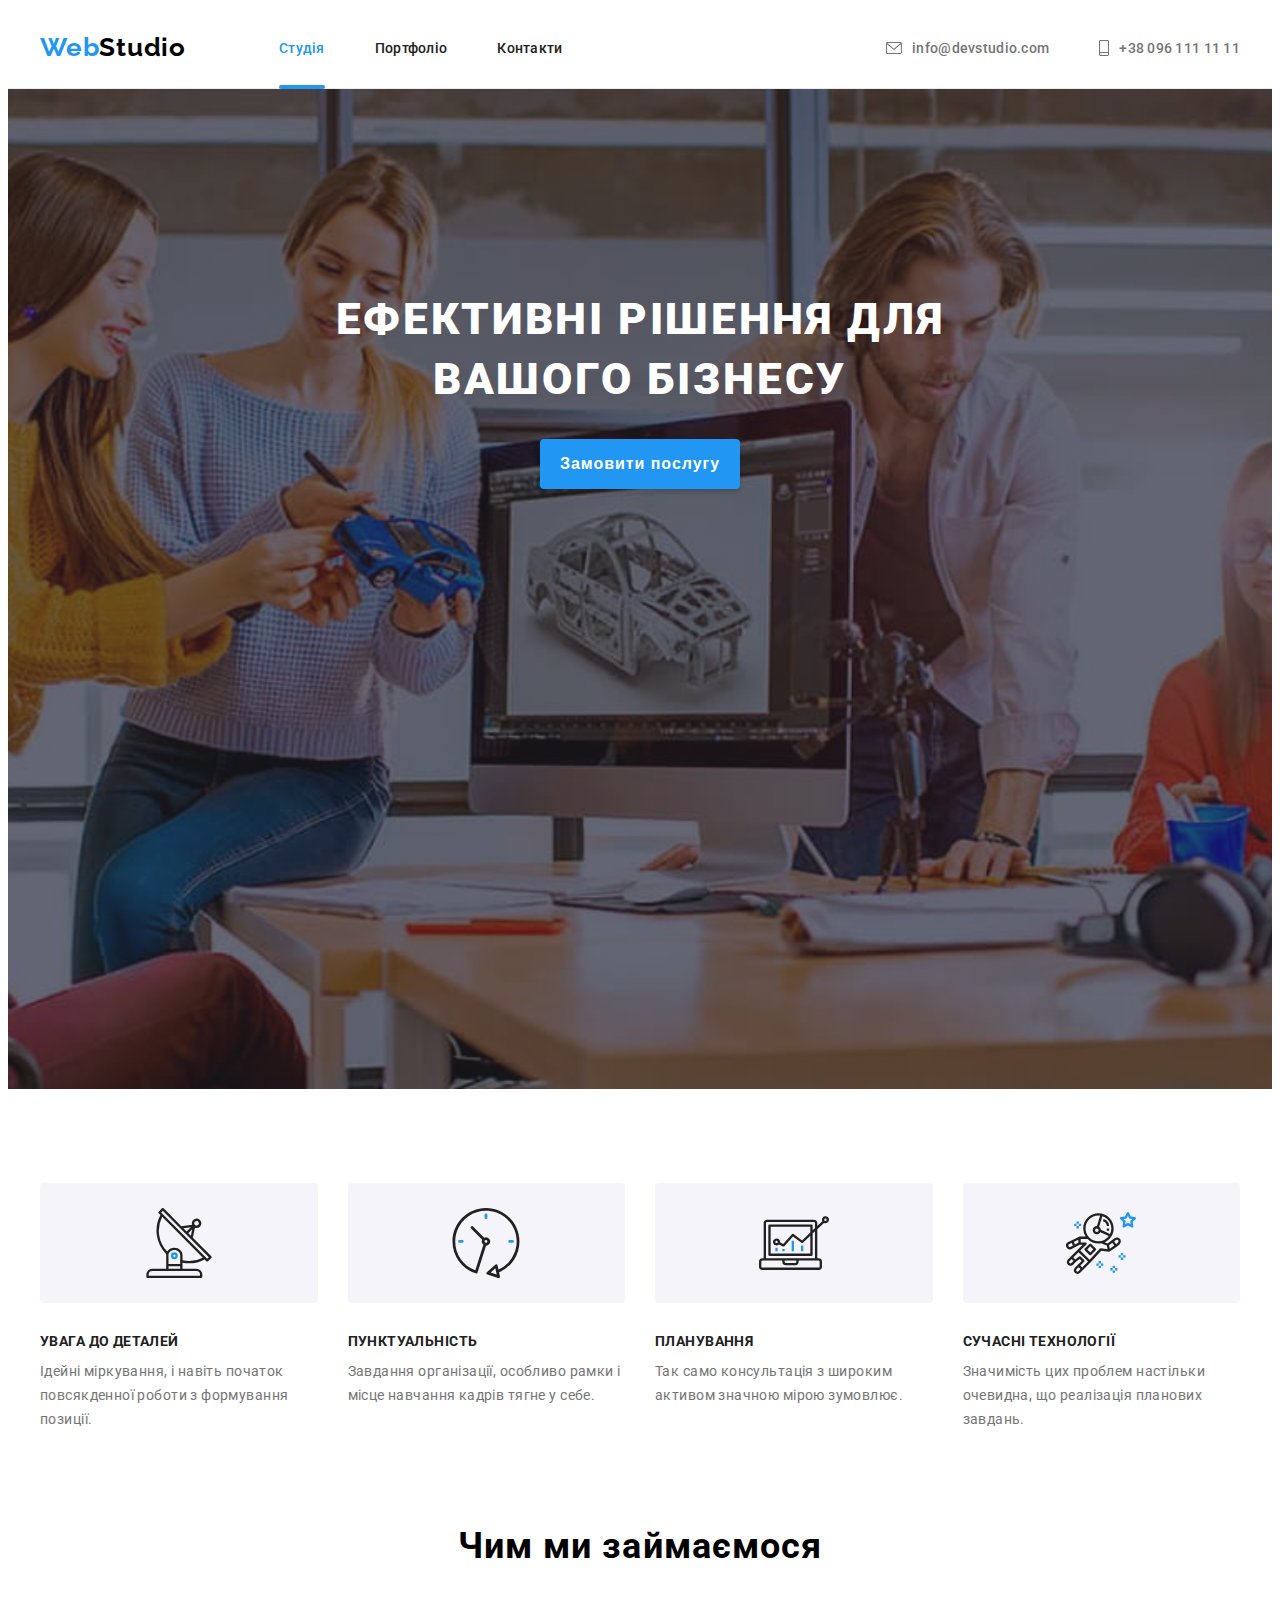
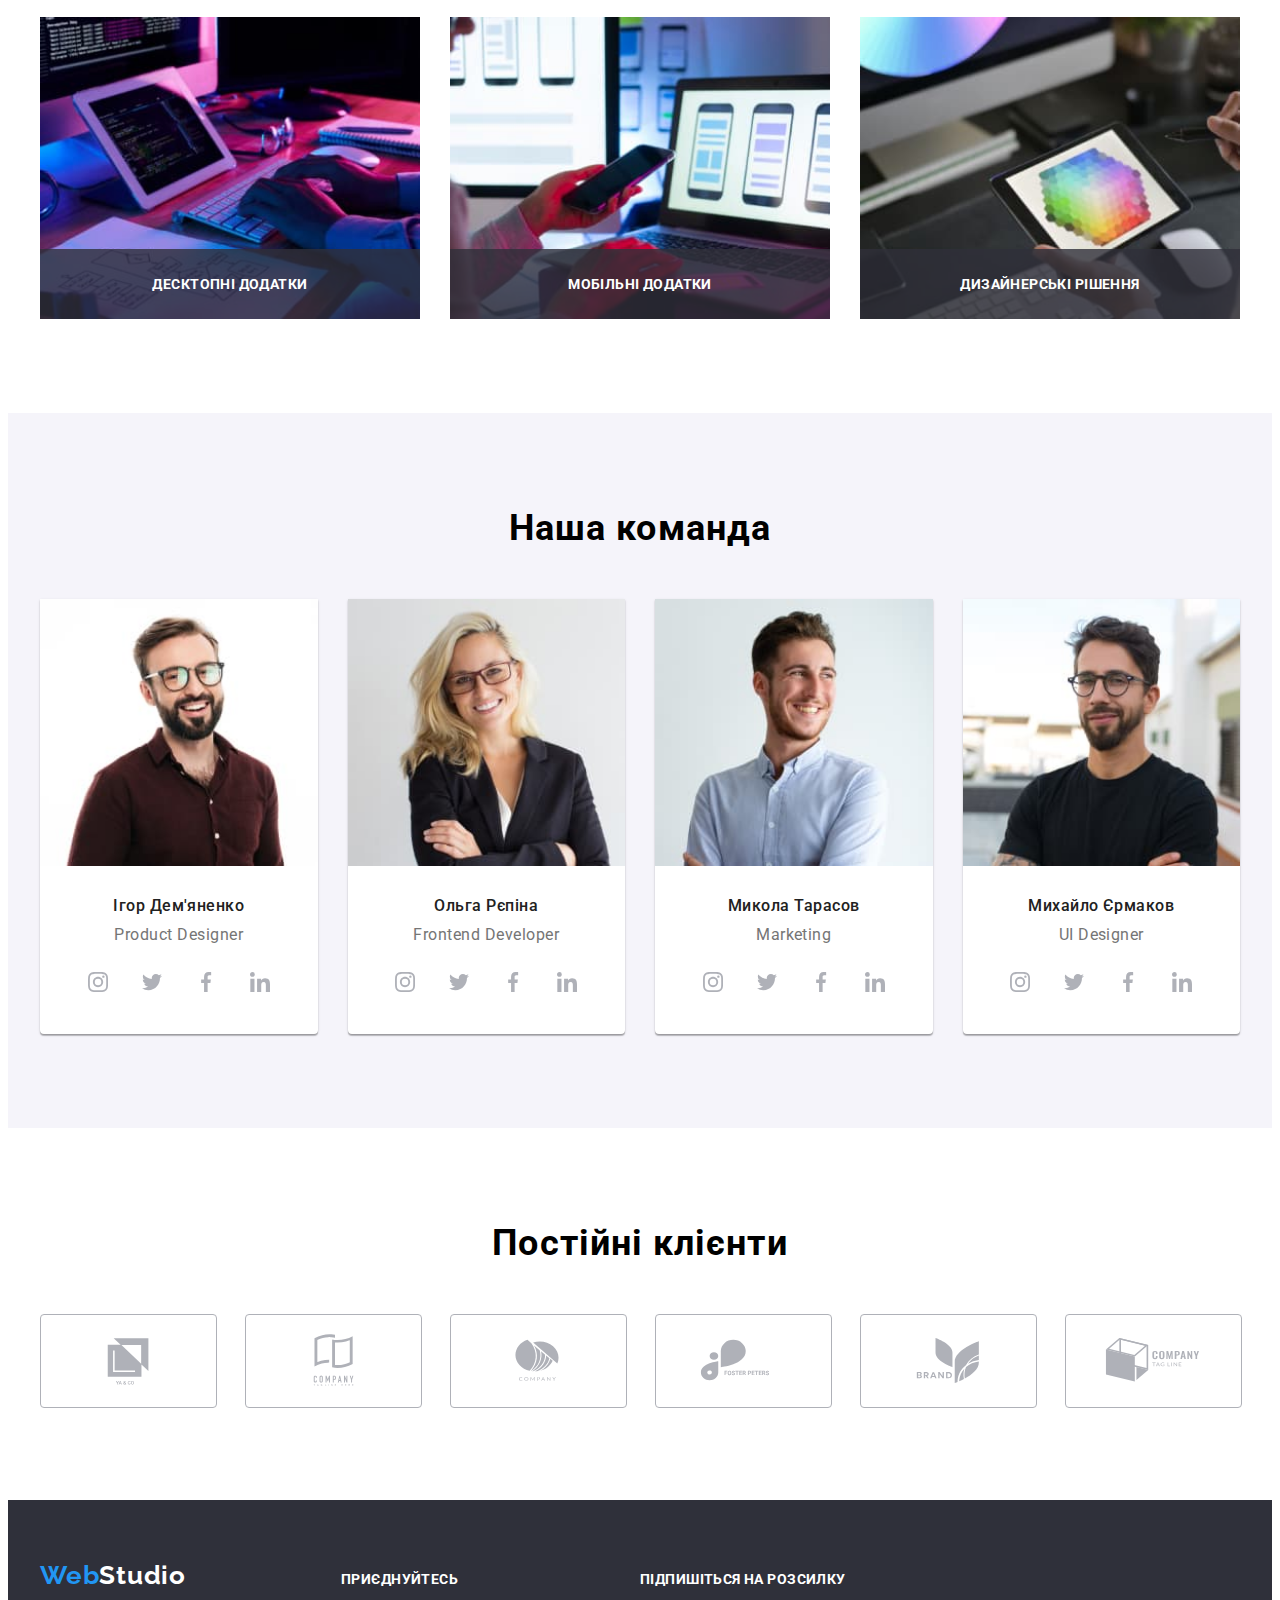
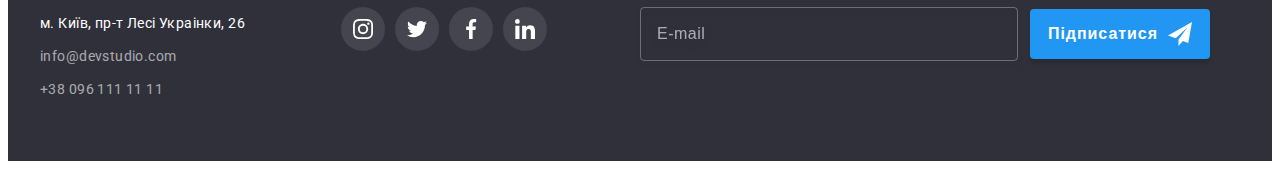
==== commit 7a669303: "adapted imf in portfolio" ====
--- a/index.html
+++ b/index.html
@@ -241,9 +241,14 @@
 								/>
 								<source
 									srcset="./images/team/igor-mob.jpg 1x, ./images/team/igor-mob-2x.jpg 2x"
-									media="(min-width: 320px)"
-								/>
-								<img src="./images/team/igor-mob-2x.jpg" alt="чоловік в сорочці шоколадного кольору" width="450" height="460" />
+									media="(max-width: 767px)"
+								/>
+								<img
+									src="./images/team/igor-mob-2x.jpg"
+									alt="чоловік в сорочці шоколадного кольору"
+									width="450"
+									height="460"
+								/>
 							</picture>
 							<div class="team-member__content">
 								<h3 class="team-member__name">Ігор Дем'яненко</h3>
@@ -292,9 +297,9 @@
 								/>
 								<source
 									srcset="./images/team/olga-tab.jpg 1x, ./images/team/olga-tab-2x.jpg 2x"
-									media="(min-width: 320px)"
-								/>
-								<img src="./images/team/olga-mob-2x.jpg" alt="жінка блондинка усміхається" width="450" height="460"/>
+									media="(max-width: 767px)"
+								/>
+								<img src="./images/team/olga-mob-2x.jpg" alt="жінка блондинка усміхається" width="450" height="460" />
 							</picture>
 							<div class="team-member__content">
 								<h3 class="team-member__name">Ольга Рєпіна</h3>
@@ -343,9 +348,9 @@
 								/>
 								<source
 									srcset="./images/team/mykola-mob.jpg 1x, ./images/team/mykola-mob-2x.jpg 2x"
-									media="(min-width: 320px)"
-								/>
-								<img src="./images/team/mykola-mob-2x.jpg" alt="хлопець в блакитній сорочці" width="450" height="460"/>
+									media="(max-width: 767px)"
+								/>
+								<img src="./images/team/mykola-mob-2x.jpg" alt="хлопець в блакитній сорочці" width="450" height="460" />
 							</picture>
 							<div class="team-member__content">
 								<h3 class="team-member__name">Микола Тарасов</h3>
@@ -385,17 +390,17 @@
 						<li class="team-member__item">
 							<picture>
 								<source
-									srcset="./images/team/mykhailo-mob.jpg 1x, ./images/team/mykhailo-mob-2x.jpg 2x"
-									media="(min-width: 320px)"
+									srcset="./images/team/mykhailo-desk.jpg 1x, ./images/team/mykhailo-desk-2x.jpg 2x"
+									media="(min-width: 1200px)"
 								/>
 								<source
 									srcset="./images/team/mykhailo-tab.jpg 1x, ./images/team/mykhailo-tab-2x.jpg 2x"
 									media="(min-width: 768px)"
 								/>
 								<source
-									srcset="./images/team/mykhailo-desk.jpg 1x, ./images/team/mykhailo-desk-2x.jpg 2x"
-									media="(min-width: 1200px)"
-								/>
+									srcset="./images/team/mykhailo-mob.jpg 1x, ./images/team/mykhailo-mob-2x.jpg 2x"
+									media="(max-width: 767px)"
+								/>						
 								<img src="./images/team/mykhailo-mob-2x.jpg" alt="чоловік в чорній футболці" width="450" height="460" />
 							</picture>
 							<div class="team-member__content">
--- a/css/main.min.css
+++ b/css/main.min.css
@@ -1 +1 @@
-:root{--primary-text-color: #757575;--secondary-text-color: #212121;--brand-color: #2196f3;--black-text-color: #000000;--white-text-color: #ffffff;--footer-main-text-color: rgba(255, 255, 255, 0.6);--accent-color: #2196f3;--primary-bg-color: #ffffff;--secondary-bg-color: #f5f4fa;--hero-bg-color: #c4c4c4;--footer-bg-color: #2f303a;--overlay-bg-color: rgba(33, 150, 243, 0.9);--activity-bg-card-color: rgba(47, 48, 58, 0.8);--border-header-color: #ececec;--border-input-modal-color: rgba(33, 33, 33, 0.2);--border-footer-input-color: rgba(255, 255, 255, 0.3);--border-project-color: #eeeeee;--btn-color: #2196f3;--btn-accent-color: #188ce8;--btn-shadow: 0px 4px 4px rgba(0, 0, 0, 0.15);--filter-btn-color: #f5f4fa;--filter-btn-shadow: 0px 3px 1px rgba(0, 0, 0, 0.1), 0px 1px 2px rgba(0, 0, 0, 0.08), 0px 2px 2px rgba(0, 0, 0, 0.12);--team-card-shadow: 0px 1px 3px rgba(0, 0, 0, 0.12), 0px 1px 1px rgba(0, 0, 0, 0.14), 0px 2px 1px rgba(0, 0, 0, 0.2);--primary-icon-color: #afb1b8;--secondary-icon-color: #ffffff;--modal-icon-color: #212121;--icon-bg-color: #ffffff;--footer-icon-bg-color: rgba(255, 255, 255, 0.1);--overlay-bg-color: rgba(33, 150, 243, 0.9);--projects-card-shadow: 0px 1px 1px rgba(0, 0, 0, 0.12), 0px 4px 4px rgba(0, 0, 0, 0.06), 1px 4px 6px rgba(0, 0, 0, 0.16);--modal-shadow: 0px 1px 3px rgba(0, 0, 0, 0.12), 0px 1px 1px rgba(0, 0, 0, 0.14), 0px 2px 1px rgba(0, 0, 0, 0.2);--grad-img: linear-gradient(to right, rgba(47, 48, 58, 0.4), rgba(47, 48, 58, 0.4));--cubic: cubic-bezier(0.4, 0, 0.2, 1)}body{font-family:"Roboto",sans-serif;background-color:var(--primary-bg-color);color:var(--primary-text-color)}.is-hidden{opacity:0;visibility:hidden;pointer-events:none}.no-scroll{overflow:hidden}h1,h2,h3,h4,h5,h6,p{margin:0}img{display:block;max-width:100%;height:auto;width:100%}address{font-style:normal}.button{border:none;border-radius:4px;cursor:pointer}.list{padding:0;margin:0;list-style:none}.link{text-decoration:none;color:inherit}.visually-hidden{position:absolute;white-space:nowrap;width:1px;height:1px;overflow:hidden;border:0;padding:0;clip:rect(0 0 0 0);-webkit-clip-path:inset(50%);clip-path:inset(50%);margin:-1px}.section{padding-top:60px;padding-bottom:60px}@media screen and (min-width: 1200px){.section{padding-top:94px;padding-bottom:94px}}.container{width:100%;padding-left:15px;padding-right:15px;margin:0 auto}@media screen and (min-width: 480px){.container{max-width:480px}}@media screen and (min-width: 768px){.container{max-width:768px}}@media screen and (min-width: 1200px){.container{max-width:1200px}}.logo{font-family:"Raleway",sans-serif;font-weight:700;font-size:24px;line-height:1.1666666667;letter-spacing:.03em;color:var(--brand-color)}@media screen and (min-width: 1200px){.logo{font-weight:700;font-size:26px;line-height:1.1923076923;letter-spacing:.03em}}.hero-btn,.subscribe-btn,.order-btn{width:200px;height:50px;font-weight:700;font-size:16px;line-height:1.875;letter-spacing:.06em;display:flex;align-items:center;justify-content:center;text-align:center;color:var(--white-text-color);background-color:var(--btn-color);box-shadow:var(--btn-shadow);transition:background-color 250ms var(--cubic)}.hero-btn:hover,.hero-btn:focus,.subscribe-btn:hover,.subscribe-btn:focus,.order-btn:hover,.order-btn:focus{background-color:var(--btn-accent-color)}.soc-network{display:flex;justify-content:center;gap:10px}.soc-network__item{width:44px;height:44px}.soc-network__link{width:100%;height:100%;display:flex;justify-content:center;align-items:center;border-radius:50%;color:var(--primary-icon-color);transition:background-color 250ms var(--cubic),color 250ms var(--cubic)}.soc-network__link:hover,.soc-network__link:focus{background-color:var(--accent-color);color:var(--secondary-icon-color)}.soc-network__icon{fill:currentColor}.section-title{margin-bottom:30px;font-size:28px;line-height:1.1785714286;letter-spacing:.03em;text-align:center;color:var(--black-text-color)}@media screen and (min-width: 1200px){.section-title{margin-bottom:50px;font-size:36px;line-height:1.1666666667;letter-spacing:.03em}}.part-header{border-bottom:1px solid var(--border-header-color)}.part-header__container{display:flex;align-items:center;justify-content:space-between}.logo__part-black{color:var(--black-text-color)}.page-header__logo{padding:16px 0}@media screen and (min-width: 768px){.page-header__logo{margin-right:87px;padding-top:26px;padding-bottom:26px}}@media screen and (min-width: 1200px){.page-header__logo{margin-right:93px;padding-top:24px;padding-bottom:25px}}.part-header__nav{display:none}@media screen and (min-width: 768px){.part-header__nav{display:block;margin-right:auto}}.menu{display:flex;gap:50px}.menu__link{display:flex;padding:32px 0}.menu__link{position:relative;font-weight:500;font-size:14px;line-height:1.1428571429;letter-spacing:.02em;color:var(--secondary-text-color);transition:color 250ms var(--cubic)}.menu__link:hover,.menu__link:focus,.menu__link--current{color:var(--accent-color)}.menu__link::after,.menu__link.menu__link--current::after{content:"";position:absolute;left:0;bottom:-1px;width:100%;height:4px;display:flex;background-color:var(--accent-color);border-radius:2px;transform:scaleX(0);transition:transform 250ms var(--cubic)}.menu__link:hover::after,.menu__link:focus::after,.menu__link.menu__link--current::after{transform:scaleX(1)}.auth-contacts{display:none}@media screen and (min-width: 768px){.auth-contacts{display:flex;flex-direction:column;justify-content:center;gap:10px}}@media screen and (min-width: 1200px){.auth-contacts{display:flex;flex-direction:row;align-items:center;gap:50px}}@media screen and (min-width: 768px){.auth-contacts__link{display:inline-flex;align-items:center;font-weight:500;font-size:14px;line-height:1.1428571429;letter-spacing:.02em;color:var(--primary-text-color);transition:color 250ms var(--cubic)}.auth-contacts__link:hover,.auth-contacts__link:focus{color:var(--accent-color)}}@media screen and (min-width: 1200px){.auth-contacts__link{padding:32px 0}}@media screen and (min-width: 768px){.auth-contacts__icon-mail{width:14px;height:10px;fill:currentColor;margin-right:8px}}@media screen and (min-width: 1200px){.auth-contacts__icon-mail{width:16px;height:12px;margin-right:10px}}@media screen and (min-width: 768px){.auth-contacts__icon-tel{width:10px;height:14px;fill:currentColor;margin-right:8px}}@media screen and (min-width: 1200px){.auth-contacts__icon-tel{width:10px;height:16px;margin-right:10px}}.mobile-menu{position:fixed;top:0;left:0;z-index:5;width:100vw;height:100dvh;padding-top:48px;padding-bottom:48px;background-color:var(--primary-bg-color)}.mobile-menu__container{height:100%;padding-left:15px;display:flex;flex-direction:column;justify-content:space-between;overflow:auto}@media screen and (min-width: 480px){.mobile-menu{padding-left:40px}}@media screen and (min-width: 768px){.mobile-menu{display:none}}.mobile-btn-menu{width:40px;height:40px;display:flex;align-items:center;justify-content:center;background-color:rgba(0,0,0,0);border:none;cursor:pointer}.mobile-btn-menu:focus{fill:var(--accent-color)}@media screen and (min-width: 768px){.mobile-btn-menu{display:none}}.mobile-btn-close{position:absolute;top:10px;right:15px;width:40px;height:40px;display:flex;align-items:center;justify-content:center;background-color:rgba(0,0,0,0);border:none;cursor:pointer;transition:fill 250ms var(--cubic)}.mobile-btn-close:focus{fill:var(--accent-color)}@media screen and (min-width: 768px){.mobile-btn-close{display:none}}.mobile-nav__item:not(:last-child){margin-bottom:32px}.mobile-nav__link{font-weight:500;font-size:40px;line-height:1.2;letter-spacing:.02em;color:var(--secondary-text-color)}.mobile-nav__link:hover,.mobile-nav__link:focus,.mobile-nav__link--current{color:var(--accent-color)}.mobile-contacts{margin-bottom:64px}.mobile-contacts__item:not(:last-child){margin-bottom:32px}.mobile-contacts__tel{font-weight:500;font-size:33px;line-height:1.1764705882;letter-spacing:.02em;color:var(--brand-color)}@media screen and (min-width: 480px){.mobile-contacts__tel{font-size:34px}}.mobile-contacts__mail{font-weight:500;font-size:24px;line-height:1.1666666667;letter-spacing:.02em;color:var(--primary-text-color)}.mobile-soc{display:flex;flex-wrap:wrap}.mobile-soc__link{font-weight:500;font-size:16px;line-height:1.2222222222;letter-spacing:.02em;color:var(--brand-color)}@media screen and (min-width: 480px){.mobile-soc__link{font-size:18px}}.mobile-soc__item:not(:last-child){padding-right:10px;border-right:1px solid rgba(33,33,33,.2)}.mobile-soc__item:not(:first-child){padding-left:10px}.page-hero{height:400px;padding:118px 0;margin:0 auto;background-color:var(--hero-bg-color);background-image:var(--grad-img),url(../images/hero-bg-mob.jpg);background-repeat:no-repeat;background-position:center;background-size:cover}@media(min-device-pixel-ratio: 2),(-webkit-min-device-pixel-ratio: 2),(min-resolution: 192dpi),(min-resolution: 2dppx){.page-hero{background-image:var(--grad-img),url(../images/hero-bg-mob-2x.jpg)}}@media screen and (min-width: 480px){.page-hero{background-image:var(--grad-img),url(../images/hero-bg-tab.jpg)}}@media screen and (min-width: 480px)and (min-device-pixel-ratio: 2),screen and (min-width: 480px)and (-webkit-min-device-pixel-ratio: 2),screen and (min-width: 480px)and (min-resolution: 192dpi),screen and (min-width: 480px)and (min-resolution: 2dppx){.page-hero{background-image:var(--grad-img),url(../images/hero-bg-tab-2x.jpg)}}@media screen and (min-width: 768px){.page-hero{background-image:var(--grad-img),url(../images/hero-bg-desk.jpg)}}@media screen and (min-width: 768px)and (min-device-pixel-ratio: 2),screen and (min-width: 768px)and (-webkit-min-device-pixel-ratio: 2),screen and (min-width: 768px)and (min-resolution: 192dpi),screen and (min-width: 768px)and (min-resolution: 2dppx){.page-hero{background-image:var(--grad-img),url(../images/hero-bg-desk-2x.jpg)}}@media screen and (min-width: 1200px){.page-hero{max-width:1600px;height:600px;padding:200px 0}}.page-hero__container{text-align:center;display:flex;flex-direction:column;justify-content:center;align-items:center}.page-hero__title{max-width:360px;margin-bottom:30px;font-weight:900;font-size:26px;line-height:1.6153846154;letter-spacing:.06em;text-transform:uppercase;color:var(--white-text-color)}@media screen and (min-width: 1200px){.page-hero__title{max-width:696px;font-weight:900;font-size:44px;line-height:1.3636363636;letter-spacing:.06em}}.benefits{display:flex;flex-wrap:wrap;gap:30px}@media screen and (min-width: 768px){.benefits__item{flex-basis:calc((100% - 30px)/2)}}@media screen and (min-width: 1200px){.benefits__item{flex-basis:calc((100% - 90px)/4)}}.benefits__icon-wrap{height:120px;margin-bottom:30px;display:flex;justify-content:center;align-items:center;background-color:var(--secondary-bg-color);border-radius:4px}.benefits__title{margin-bottom:10px;text-align:center;font-size:14px;line-height:1.1428571429;letter-spacing:.03em;text-transform:uppercase;color:var(--secondary-text-color)}@media screen and (min-width: 768px){.benefits__title{text-align:start}}.benefits__text{font-size:14px;line-height:1.7142857143;letter-spacing:.03em;color:var(--primary-text-color)}.page-activity{padding-top:0;display:none}@media screen and (min-width: 1200px){.page-activity{display:block}}.activity{display:flex;gap:30px}.activity__item{position:relative;flex-basis:calc((100% - 60px)/3)}.activity__item-wrap{position:absolute;right:0;bottom:0;width:100%;height:70px;display:flex;justify-content:center;align-items:center;background-color:var(--activity-bg-card-color)}.activity__item-title{font-weight:700;font-size:14px;line-height:1.1428571429;letter-spacing:.03em;text-align:center;text-transform:uppercase;color:var(--white-text-color)}.page-team{background-color:var(--secondary-bg-color)}@media screen and (min-width: 768px){.team-member{display:flex;flex-wrap:wrap;gap:30px}}.team-member__item{margin-bottom:30px;border-radius:0px 0px 4px 4px;background-color:var(--primary-bg-color);box-shadow:var(--team-card-shadow)}@media screen and (min-width: 768px){.team-member__item{margin-bottom:0;flex-basis:calc((100% - 30px)/2)}}@media screen and (min-width: 1200px){.team-member__item{flex-basis:calc((100% - 90px)/4)}}.team-member__content{padding:30px 32px;text-align:center}.team-member__name{margin-bottom:10px;font-weight:500;font-size:16px;line-height:1.1875;letter-spacing:.03em;text-align:center;color:var(--secondary-text-color)}.team-member__pos{margin-bottom:16px;font-size:16px;line-height:1.1875;letter-spacing:.03em;text-align:center;color:var(--primary-text-color)}.clients{display:flex;align-items:center;justify-content:center;flex-wrap:wrap;gap:30px}.clients__item{height:92px;flex-basis:calc((100% - 30px)/2)}@media screen and (min-width: 768px){.clients__item{flex-basis:calc((100% - 60px)/3)}}@media screen and (min-width: 1200px){.clients__item{flex-wrap:nowrap;flex-basis:calc((100% - 150px)/6)}}.clients__link{width:100%;height:100%;display:flex;justify-content:center;align-items:center;border:1px solid var(--primary-icon-color);border-radius:4px;color:var(--primary-icon-color);transition:color 250ms var(--cubic),border 250ms var(--cubic)}.clients__link:hover,.clients__link:focus{color:var(--accent-color);border:1px solid var(--accent-color)}.clients__icon{fill:currentColor}.part-footer{padding:60px 0;background-color:var(--footer-bg-color)}.part-footer__container{display:flex;flex-wrap:wrap;justify-content:center}@media screen and (min-width: 768px){.part-footer__container{align-items:baseline}}@media screen and (min-width: 1200px){.part-footer__container{flex-wrap:nowrap;justify-content:space-between}}.footer-inner{display:flex;flex-direction:column;gap:60px;margin-bottom:60px;justify-content:center;align-items:center}@media screen and (min-width: 768px){.footer-inner{flex-direction:row;text-align:left;gap:165px;align-items:baseline}}@media screen and (min-width: 1200px){.footer-inner{gap:70px;margin-right:93px;margin-bottom:0}}.part-footer__address{text-align:center}@media screen and (min-width: 768px){.part-footer__address{text-align:center}}@media screen and (min-width: 1200px){.part-footer__address{width:231px;text-align:left}}.page-footer__logo{display:block;margin-bottom:28px}@media screen and (min-width: 768px){.page-footer__logo{margin-bottom:20px}}.logo__part-white{color:var(--white-text-color)}.auth-address{display:flex;flex-direction:column;align-items:center;justify-content:center;gap:12px}@media screen and (min-width: 768px){.auth-address{gap:8px}}@media screen and (min-width: 1200px){.auth-address{align-items:flex-start;gap:9px}}.auth-address__link{font-size:14px;line-height:1.7142857143;letter-spacing:.03em;color:var(--footer-main-text-color);transition:color 250ms var(--cubic)}.auth-address__link:hover,.auth-address__link:focus{color:var(--accent-color)}.auth-address__link--white{color:var(--white-text-color)}.soc-invite{display:flex;flex-direction:column;align-items:center;justify-content:center}@media screen and (min-width: 1200px){.soc-invite{align-items:flex-start}}.soc-invite__title{margin-bottom:20px;font-weight:700;font-size:14px;line-height:1.1428571429;letter-spacing:.03em;text-transform:uppercase;color:var(--white-text-color)}.soc-network__link--bottom{color:var(--secondary-icon-color);background-color:rgba(255,255,255,.1)}.subscription{width:100%;display:flex;flex-direction:column;justify-content:center;align-items:center}@media screen and (min-width: 1200px){.subscription{align-items:flex-start}}.subscription__title{margin-bottom:20px;font-weight:700;font-size:14px;line-height:1.1428571429;letter-spacing:.03em;text-transform:uppercase;color:var(--white-text-color)}.form-subscription{width:100%;max-width:570px;display:flex;flex-direction:column;justify-content:center;align-items:center;gap:20px}@media screen and (min-width: 1200px){.form-subscription{flex-direction:row;gap:12px}}.form-subscription__input{width:100%;max-width:450px;height:50px;padding-left:16px;font-size:16px;line-height:1.25;letter-spacing:.03em;color:var(--white-text-color);background-color:inherit;outline:rgba(0,0,0,0);border:1px solid rgba(255,255,255,.3);border-radius:4px;filter:drop-shadow(0px 4px 4px rgba(0, 0, 0, 0.15));transition:border-color 250ms var(--cubic)}.form-subscription__input::-moz-placeholder{font-size:16px;line-height:1.25;letter-spacing:.03em;align-items:center;color:rgba(255,255,255,.6)}.form-subscription__input:-ms-input-placeholder{font-size:16px;line-height:1.25;letter-spacing:.03em;align-items:center;color:rgba(255,255,255,.6)}.form-subscription__input::placeholder{font-size:16px;line-height:1.25;letter-spacing:.03em;align-items:center;color:rgba(255,255,255,.6)}.form-subscription__input:focus,.form-subscription__input:hover{border-color:var(--accent-color)}@media screen and (min-width: 768px){.form-subscription__input{max-width:450px}}@media screen and (min-width: 1200px){.form-subscription__input{margin-bottom:0;max-width:358px}}.form-subscription__icon{margin-left:10px;fill:currentColor}.backdrop{position:fixed;top:0;width:100%;height:100%;opacity:1;background-color:rgba(0,0,0,.2);transition:opacity 250ms var(--cubic),visibility 250ms var(--cubic)}.modal{position:absolute;top:50%;left:50%;overflow:auto;min-width:100%;max-height:550px;padding:20px;background-color:var(--primary-bg-color);border-radius:4px;box-shadow:var(--modal-shadow);transform:translate(-50%, -50%) scale(1);transition:transform 700ms var(--cubic)}@media screen and (min-width: 480px){.modal{min-width:450px;max-height:609px;padding:40px}}@media screen and (min-width: 1200px){.modal{width:528px;min-height:581px}}.backdrop.is-hidden .modal{transform:translate(-50%, -50%) scale(1.5)}.modal__btn-close{position:absolute;top:8px;right:8px;width:30px;height:30px;display:flex;align-items:center;justify-content:center;background-color:rgba(0,0,0,0);border:1px solid rgba(0,0,0,.1);border-radius:50%;cursor:pointer;transition:fill 250ms var(--cubic)}.modal__btn-close:hover,.modal__btn-close:focus{fill:var(--accent-color)}.modal__title{margin-bottom:12px;font-weight:700;font-size:14px;line-height:1.6428571429;letter-spacing:.03em;text-align:center;color:var(--secondary-text-color)}@media screen and (min-width: 768px){.modal__title{font-weight:700;font-size:20px;line-height:1.5;letter-spacing:.03em}}@media screen and (min-width: 1200px){.modal__title{font-weight:700;font-size:20px;line-height:1.15;letter-spacing:.03em}}.order-form__field{display:flex;flex-direction:column;margin-bottom:10px}.order-form__field:nth-of-type(4n){margin-bottom:20px}.order-form__label{margin-bottom:4px;font-size:12px;line-height:1.1666666667;letter-spacing:.01em;color:var(--primary-text-color)}.order-form__wrap{position:relative}.order-form__input{width:100%;font-size:16px;line-height:1.25;letter-spacing:.03em;color:var(--black-text-color);border:1px solid rgba(33,33,33,.2);border-radius:4px;outline:rgba(0,0,0,0);transition:border-color 250ms var(--cubic)}.order-form__input::-moz-placeholder{color:var(--primary-text-color)}.order-form__input:-ms-input-placeholder{color:var(--primary-text-color)}.order-form__input::placeholder{color:var(--primary-text-color)}.order-form__input:focus,.order-form__input:hover{border-color:var(--accent-color)}.order-form__user{padding:9px 10px 9px 30px}@media screen and (min-width: 480px){.order-form__user{height:40px;padding:11px 12px 11px 42px}}.order-form__icon{position:absolute;top:50%;left:12px;transform:translateY(-50%);transition:fill 250ms var(--cubic)}.order-form__input:focus+.order-form__icon{fill:var(--accent-color)}.order-form__comment{padding:12px 16px;resize:none}@media screen and (min-width: 480px){.order-form__comment{height:120px}}.order-form__comment::-moz-placeholder{font-size:14px;line-height:1.1428571429;letter-spacing:.01em;color:rgba(117,117,117,.5)}.order-form__comment:-ms-input-placeholder{font-size:14px;line-height:1.1428571429;letter-spacing:.01em;color:rgba(117,117,117,.5)}.order-form__comment::placeholder{font-size:14px;line-height:1.1428571429;letter-spacing:.01em;color:rgba(117,117,117,.5)}@media screen and (min-width: 1200px){.order-form__comment::-moz-placeholder{font-size:12px;line-height:1.1666666667;letter-spacing:.01em}.order-form__comment:-ms-input-placeholder{font-size:12px;line-height:1.1666666667;letter-spacing:.01em}.order-form__comment::placeholder{font-size:12px;line-height:1.1666666667;letter-spacing:.01em}}.policy{margin-bottom:30px;display:flex;align-items:center;justify-content:center;gap:7px;font-size:12px;line-height:1.1666666667;letter-spacing:.03em;color:var(--primary-text-color)}@media screen and (min-width: 1200px){.policy{font-size:14px;line-height:1.7142857143;letter-spacing:.03em}}.policy__icon{fill:var(--secondary-icon-color);border:2px solid #212121;border-radius:2px;transition:border-color 250ms var(--cubic),background-color 250ms var(--cubic)}.policy__checkbox:checked+.policy__icon{border-color:rgba(0,0,0,0);background-color:var(--accent-color)}.policy__checkbox:focus+.policy__icon,.policy__checkbox:hover+.policy__icon{border-color:var(--accent-color)}.policy__link{position:relative;text-decoration:underline;font-size:12px;line-height:1.1666666667;letter-spacing:.03em;color:var(--accent-color)}@media screen and (min-width: 480px){.policy__link{text-decoration:none}}@media screen and (min-width: 1200px){.policy__link{font-size:14px;line-height:1.7142857143;letter-spacing:.03em}}.policy__link::after{content:" ";display:none;position:absolute;bottom:1px;left:0;width:100%;height:1px;background-color:var(--accent-color)}@media screen and (min-width: 480px){.policy__link::after{display:block}}@media screen and (min-width: 1200px){.policy__link::after{bottom:5px}}.order-form__btn-wrap{display:flex;justify-content:center}.filter-set{max-width:326px;margin-bottom:40px;display:flex;gap:8px;flex-wrap:wrap}@media screen and (min-width: 768px){.filter-set{max-width:100%;margin-bottom:30px;flex-wrap:nowrap;justify-content:center;align-items:center}}@media screen and (min-width: 1200px){.filter-set{margin-bottom:50px;justify-content:center;align-items:center}}.filter-set__btn{padding:6px 22px;display:block;font-weight:500;font-size:16px;line-height:1.625;letter-spacing:.03em;text-align:center;color:var(--secondary-text-color);background-color:var(--filter-btn-color);transition:color 250ms var(--cubic),background-color 250ms var(--cubic),box-shadow 250ms var(--cubic)}.filter-set__btn:hover,.filter-set__btn:focus,.filter-set__btn--current{color:var(--white-text-color);background-color:var(--accent-color);box-shadow:var(--filter-btn-shadow)}.card-set{display:flex;flex-wrap:wrap;gap:30px}.card-set__item{flex-basis:100%}@media screen and (min-width: 768px){.card-set__item{flex-basis:calc((100% - 30px)/2)}}@media screen and (min-width: 1200px){.card-set__item{flex-basis:calc((100% - 60px)/3)}}.project{display:block;transition:box-shadow 250ms var(--cubic)}.project:hover,.project:focus{box-shadow:var(--projects-card-shadow)}.project__overlay{position:relative;overflow:hidden}.project__overlay-text{position:absolute;top:0;left:0;width:100%;height:100%;padding:63px 24px;font-size:18px;line-height:1.5555555556;letter-spacing:.03em;color:var(--white-text-color);background-color:var(--overlay-bg-color);transform:translateY(100%);transition:transform 250ms var(--cubic)}.project:hover .project__overlay-text,.project:focus .project__overlay-text{transform:translateY(0)}.project__content{padding:20px 24px;border:1px solid var(--border-project-color);border-top:0}.project__title{margin-bottom:4px;font-size:18px;line-height:2;letter-spacing:.06em;color:var(--secondary-text-color)}.project__type{font-size:16px;line-height:1.875;letter-spacing:.03em;color:var(--primary-text-color)}/*# sourceMappingURL=main.min.css.map */+:root{--primary-text-color: #757575;--secondary-text-color: #212121;--brand-color: #2196f3;--black-text-color: #000000;--white-text-color: #ffffff;--footer-main-text-color: rgba(255, 255, 255, 0.6);--accent-color: #2196f3;--primary-bg-color: #ffffff;--secondary-bg-color: #f5f4fa;--hero-bg-color: #c4c4c4;--footer-bg-color: #2f303a;--overlay-bg-color: rgba(33, 150, 243, 0.9);--activity-bg-card-color: rgba(47, 48, 58, 0.8);--border-header-color: #ececec;--border-input-modal-color: rgba(33, 33, 33, 0.2);--border-footer-input-color: rgba(255, 255, 255, 0.3);--border-project-color: #eeeeee;--btn-color: #2196f3;--btn-accent-color: #188ce8;--btn-shadow: 0px 4px 4px rgba(0, 0, 0, 0.15);--filter-btn-color: #f5f4fa;--filter-btn-shadow: 0px 3px 1px rgba(0, 0, 0, 0.1), 0px 1px 2px rgba(0, 0, 0, 0.08), 0px 2px 2px rgba(0, 0, 0, 0.12);--team-card-shadow: 0px 1px 3px rgba(0, 0, 0, 0.12), 0px 1px 1px rgba(0, 0, 0, 0.14), 0px 2px 1px rgba(0, 0, 0, 0.2);--primary-icon-color: #afb1b8;--secondary-icon-color: #ffffff;--modal-icon-color: #212121;--icon-bg-color: #ffffff;--footer-icon-bg-color: rgba(255, 255, 255, 0.1);--overlay-bg-color: rgba(33, 150, 243, 0.9);--projects-card-shadow: 0px 1px 1px rgba(0, 0, 0, 0.12), 0px 4px 4px rgba(0, 0, 0, 0.06), 1px 4px 6px rgba(0, 0, 0, 0.16);--modal-shadow: 0px 1px 3px rgba(0, 0, 0, 0.12), 0px 1px 1px rgba(0, 0, 0, 0.14), 0px 2px 1px rgba(0, 0, 0, 0.2);--grad-img: linear-gradient(to right, rgba(47, 48, 58, 0.4), rgba(47, 48, 58, 0.4));--cubic: cubic-bezier(0.4, 0, 0.2, 1)}body{font-family:"Roboto",sans-serif;background-color:var(--primary-bg-color);color:var(--primary-text-color)}.is-hidden{opacity:0;visibility:hidden;pointer-events:none}.no-scroll{overflow:hidden}h1,h2,h3,h4,h5,h6,p{margin:0}img{display:block;max-width:100%;height:auto;width:100%}address{font-style:normal}.button{border:none;border-radius:4px;cursor:pointer}.list{padding:0;margin:0;list-style:none}.link{text-decoration:none;color:inherit}.visually-hidden{position:absolute;white-space:nowrap;width:1px;height:1px;overflow:hidden;border:0;padding:0;clip:rect(0 0 0 0);-webkit-clip-path:inset(50%);clip-path:inset(50%);margin:-1px}.section{padding-top:60px;padding-bottom:60px}@media screen and (min-width: 1200px){.section{padding-top:94px;padding-bottom:94px}}.container{width:100%;padding-left:15px;padding-right:15px;margin:0 auto}@media screen and (min-width: 480px){.container{max-width:480px}}@media screen and (min-width: 768px){.container{max-width:768px}}@media screen and (min-width: 1200px){.container{max-width:1200px}}.logo{font-family:"Raleway",sans-serif;font-weight:700;font-size:24px;line-height:1.1666666667;letter-spacing:.03em;color:var(--brand-color)}@media screen and (min-width: 1200px){.logo{font-weight:700;font-size:26px;line-height:1.1923076923;letter-spacing:.03em}}.hero-btn,.subscribe-btn,.order-btn{width:200px;height:50px;font-weight:700;font-size:16px;line-height:1.875;letter-spacing:.06em;display:flex;align-items:center;justify-content:center;text-align:center;color:var(--white-text-color);background-color:var(--btn-color);box-shadow:var(--btn-shadow);transition:background-color 250ms var(--cubic)}.hero-btn:hover,.hero-btn:focus,.subscribe-btn:hover,.subscribe-btn:focus,.order-btn:hover,.order-btn:focus{background-color:var(--btn-accent-color)}.soc-network{display:flex;justify-content:center;gap:10px}.soc-network__item{width:44px;height:44px}.soc-network__link{width:100%;height:100%;display:flex;justify-content:center;align-items:center;border-radius:50%;color:var(--primary-icon-color);transition:background-color 250ms var(--cubic),color 250ms var(--cubic)}.soc-network__link:hover,.soc-network__link:focus{background-color:var(--accent-color);color:var(--secondary-icon-color)}.soc-network__icon{fill:currentColor}.section-title{margin-bottom:30px;font-size:28px;line-height:1.1785714286;letter-spacing:.03em;text-align:center;color:var(--black-text-color)}@media screen and (min-width: 1200px){.section-title{margin-bottom:50px;font-size:36px;line-height:1.1666666667;letter-spacing:.03em}}.part-header{border-bottom:1px solid var(--border-header-color)}.part-header__container{display:flex;align-items:center;justify-content:space-between}.logo__part-black{color:var(--black-text-color)}.page-header__logo{padding:16px 0}@media screen and (min-width: 768px){.page-header__logo{margin-right:87px;padding-top:26px;padding-bottom:26px}}@media screen and (min-width: 1200px){.page-header__logo{margin-right:93px;padding-top:24px;padding-bottom:25px}}.part-header__nav{display:none}@media screen and (min-width: 768px){.part-header__nav{display:block;margin-right:auto}}.menu{display:flex;gap:50px}.menu__link{display:flex;padding:32px 0}.menu__link{position:relative;font-weight:500;font-size:14px;line-height:1.1428571429;letter-spacing:.02em;color:var(--secondary-text-color);transition:color 250ms var(--cubic)}.menu__link:hover,.menu__link:focus,.menu__link--current{color:var(--accent-color)}.menu__link::after,.menu__link.menu__link--current::after{content:"";position:absolute;left:0;bottom:-1px;width:100%;height:4px;display:flex;background-color:var(--accent-color);border-radius:2px;transform:scaleX(0);transition:transform 250ms var(--cubic)}.menu__link:hover::after,.menu__link:focus::after,.menu__link.menu__link--current::after{transform:scaleX(1)}.auth-contacts{display:none}@media screen and (min-width: 768px){.auth-contacts{display:flex;flex-direction:column;justify-content:center;gap:10px}}@media screen and (min-width: 1200px){.auth-contacts{display:flex;flex-direction:row;align-items:center;gap:50px}}@media screen and (min-width: 768px){.auth-contacts__link{display:inline-flex;align-items:center;font-weight:500;font-size:14px;line-height:1.1428571429;letter-spacing:.02em;color:var(--primary-text-color);transition:color 250ms var(--cubic)}.auth-contacts__link:hover,.auth-contacts__link:focus{color:var(--accent-color)}}@media screen and (min-width: 1200px){.auth-contacts__link{padding:32px 0}}@media screen and (min-width: 768px){.auth-contacts__icon-mail{width:14px;height:10px;fill:currentColor;margin-right:8px}}@media screen and (min-width: 1200px){.auth-contacts__icon-mail{width:16px;height:12px;margin-right:10px}}@media screen and (min-width: 768px){.auth-contacts__icon-tel{width:10px;height:14px;fill:currentColor;margin-right:8px}}@media screen and (min-width: 1200px){.auth-contacts__icon-tel{width:10px;height:16px;margin-right:10px}}.mobile-menu{position:fixed;top:0;left:0;z-index:5;width:100vw;height:100dvh;padding-top:48px;padding-bottom:48px;background-color:var(--primary-bg-color)}.mobile-menu__container{height:100%;padding-left:15px;display:flex;flex-direction:column;justify-content:space-between;overflow:auto}@media screen and (min-width: 480px){.mobile-menu{padding-left:40px}}@media screen and (min-width: 768px){.mobile-menu{display:none}}.mobile-btn-menu{width:40px;height:40px;display:flex;align-items:center;justify-content:center;background-color:rgba(0,0,0,0);border:none;cursor:pointer}.mobile-btn-menu:focus{fill:var(--accent-color)}@media screen and (min-width: 768px){.mobile-btn-menu{display:none}}.mobile-btn-close{position:absolute;top:10px;right:15px;width:40px;height:40px;display:flex;align-items:center;justify-content:center;background-color:rgba(0,0,0,0);border:none;cursor:pointer;transition:fill 250ms var(--cubic)}.mobile-btn-close:focus{fill:var(--accent-color)}@media screen and (min-width: 768px){.mobile-btn-close{display:none}}.mobile-nav__item:not(:last-child){margin-bottom:32px}.mobile-nav__link{font-weight:500;font-size:40px;line-height:1.2;letter-spacing:.02em;color:var(--secondary-text-color)}.mobile-nav__link:hover,.mobile-nav__link:focus,.mobile-nav__link--current{color:var(--accent-color)}.mobile-contacts{margin-bottom:64px}.mobile-contacts__item:not(:last-child){margin-bottom:32px}.mobile-contacts__tel{font-weight:500;font-size:33px;line-height:1.1764705882;letter-spacing:.02em;color:var(--brand-color)}@media screen and (min-width: 480px){.mobile-contacts__tel{font-size:34px}}.mobile-contacts__mail{font-weight:500;font-size:24px;line-height:1.1666666667;letter-spacing:.02em;color:var(--primary-text-color)}.mobile-soc{display:flex;flex-wrap:wrap}.mobile-soc__link{font-weight:500;font-size:16px;line-height:1.2222222222;letter-spacing:.02em;color:var(--brand-color)}@media screen and (min-width: 480px){.mobile-soc__link{font-size:18px}}.mobile-soc__item:not(:last-child){padding-right:10px;border-right:1px solid rgba(33,33,33,.2)}.mobile-soc__item:not(:first-child){padding-left:10px}.page-hero{height:400px;padding:118px 0;margin:0 auto;background-color:var(--hero-bg-color);background-image:var(--grad-img),url(../images/hero-bg-mob.jpg);background-repeat:no-repeat;background-position:center;background-size:cover}@media(min-device-pixel-ratio: 2),(-webkit-min-device-pixel-ratio: 2),(min-resolution: 192dpi),(min-resolution: 2dppx){.page-hero{background-image:var(--grad-img),url(../images/hero-bg-mob-2x.jpg)}}@media screen and (min-width: 480px){.page-hero{background-image:var(--grad-img),url(../images/hero-bg-tab.jpg)}}@media screen and (min-width: 480px)and (min-device-pixel-ratio: 2),screen and (min-width: 480px)and (-webkit-min-device-pixel-ratio: 2),screen and (min-width: 480px)and (min-resolution: 192dpi),screen and (min-width: 480px)and (min-resolution: 2dppx){.page-hero{background-image:var(--grad-img),url(../images/hero-bg-tab-2x.jpg)}}@media screen and (min-width: 768px){.page-hero{background-image:var(--grad-img),url(../images/hero-bg-desk.jpg)}}@media screen and (min-width: 768px)and (min-device-pixel-ratio: 2),screen and (min-width: 768px)and (-webkit-min-device-pixel-ratio: 2),screen and (min-width: 768px)and (min-resolution: 192dpi),screen and (min-width: 768px)and (min-resolution: 2dppx){.page-hero{background-image:var(--grad-img),url(../images/hero-bg-desk-2x.jpg)}}@media screen and (min-width: 1200px){.page-hero{max-width:1600px;height:600px;padding:200px 0}}.page-hero__container{text-align:center;display:flex;flex-direction:column;justify-content:center;align-items:center}.page-hero__title{max-width:360px;margin-bottom:30px;font-weight:900;font-size:26px;line-height:1.6153846154;letter-spacing:.06em;text-transform:uppercase;color:var(--white-text-color)}@media screen and (min-width: 1200px){.page-hero__title{max-width:696px;font-weight:900;font-size:44px;line-height:1.3636363636;letter-spacing:.06em}}.benefits{display:flex;flex-wrap:wrap;gap:30px}@media screen and (min-width: 768px){.benefits__item{flex-basis:calc((100% - 30px)/2)}}@media screen and (min-width: 1200px){.benefits__item{flex-basis:calc((100% - 90px)/4)}}.benefits__icon-wrap{height:120px;margin-bottom:30px;display:flex;justify-content:center;align-items:center;background-color:var(--secondary-bg-color);border-radius:4px}.benefits__title{margin-bottom:10px;text-align:center;font-size:14px;line-height:1.1428571429;letter-spacing:.03em;text-transform:uppercase;color:var(--secondary-text-color)}@media screen and (min-width: 768px){.benefits__title{text-align:start}}.benefits__text{font-size:14px;line-height:1.7142857143;letter-spacing:.03em;color:var(--primary-text-color)}.page-activity{padding-top:0;display:none}@media screen and (min-width: 1200px){.page-activity{display:block}}.activity{display:flex;gap:30px}.activity__item{position:relative;flex-basis:calc((100% - 60px)/3)}.activity__item-wrap{position:absolute;right:0;bottom:0;width:100%;height:70px;display:flex;justify-content:center;align-items:center;background-color:var(--activity-bg-card-color)}.activity__item-title{font-weight:700;font-size:14px;line-height:1.1428571429;letter-spacing:.03em;text-align:center;text-transform:uppercase;color:var(--white-text-color)}.page-team{background-color:var(--secondary-bg-color)}@media screen and (min-width: 768px){.team-member{display:flex;flex-wrap:wrap;gap:30px}}.team-member__item{margin-bottom:30px;border-radius:0px 0px 4px 4px;background-color:var(--primary-bg-color);box-shadow:var(--team-card-shadow)}@media screen and (min-width: 768px){.team-member__item{margin-bottom:0;flex-basis:calc((100% - 30px)/2)}}@media screen and (min-width: 1200px){.team-member__item{flex-basis:calc((100% - 90px)/4)}}.team-member__content{padding:30px 32px;text-align:center}.team-member__name{margin-bottom:10px;font-weight:500;font-size:16px;line-height:1.1875;letter-spacing:.03em;text-align:center;color:var(--secondary-text-color)}.team-member__pos{margin-bottom:16px;font-size:16px;line-height:1.1875;letter-spacing:.03em;text-align:center;color:var(--primary-text-color)}.clients{display:flex;align-items:center;justify-content:center;flex-wrap:wrap;gap:30px}.clients__item{height:92px;flex-basis:calc((100% - 30px)/2)}@media screen and (min-width: 768px){.clients__item{flex-basis:calc((100% - 60px)/3)}}@media screen and (min-width: 1200px){.clients__item{flex-wrap:nowrap;flex-basis:calc((100% - 150px)/6)}}.clients__link{width:100%;height:100%;display:flex;justify-content:center;align-items:center;border:1px solid var(--primary-icon-color);border-radius:4px;color:var(--primary-icon-color);transition:color 250ms var(--cubic),border 250ms var(--cubic)}.clients__link:hover,.clients__link:focus{color:var(--accent-color);border:1px solid var(--accent-color)}.clients__icon{fill:currentColor}.part-footer{padding:60px 0;background-color:var(--footer-bg-color)}.part-footer__container{display:flex;flex-wrap:wrap;justify-content:center}@media screen and (min-width: 768px){.part-footer__container{align-items:baseline}}@media screen and (min-width: 1200px){.part-footer__container{flex-wrap:nowrap;justify-content:space-between}}.footer-inner{display:flex;flex-direction:column;gap:60px;margin-bottom:60px;justify-content:center;align-items:center}@media screen and (min-width: 768px){.footer-inner{flex-direction:row;text-align:left;gap:165px;align-items:baseline}}@media screen and (min-width: 1200px){.footer-inner{gap:70px;margin-right:93px;margin-bottom:0}}.part-footer__address{text-align:center}@media screen and (min-width: 768px){.part-footer__address{text-align:center}}@media screen and (min-width: 1200px){.part-footer__address{width:231px;text-align:left}}.page-footer__logo{display:block;margin-bottom:28px}@media screen and (min-width: 768px){.page-footer__logo{margin-bottom:20px}}.logo__part-white{color:var(--white-text-color)}.auth-address{display:flex;flex-direction:column;align-items:center;justify-content:center;gap:12px}@media screen and (min-width: 768px){.auth-address{gap:8px}}@media screen and (min-width: 1200px){.auth-address{align-items:flex-start;gap:9px}}.auth-address__link{font-size:14px;line-height:1.7142857143;letter-spacing:.03em;color:var(--footer-main-text-color);transition:color 250ms var(--cubic)}.auth-address__link:hover,.auth-address__link:focus{color:var(--accent-color)}.auth-address__link--white{color:var(--white-text-color)}.soc-invite{display:flex;flex-direction:column;align-items:center;justify-content:center}@media screen and (min-width: 1200px){.soc-invite{align-items:flex-start}}.soc-invite__title{margin-bottom:20px;font-weight:700;font-size:14px;line-height:1.1428571429;letter-spacing:.03em;text-transform:uppercase;color:var(--white-text-color)}.soc-network__link--bottom{color:var(--secondary-icon-color);background-color:rgba(255,255,255,.1)}.subscription{width:100%;display:flex;flex-direction:column;justify-content:center;align-items:center}@media screen and (min-width: 1200px){.subscription{align-items:flex-start}}.subscription__title{margin-bottom:20px;font-weight:700;font-size:14px;line-height:1.1428571429;letter-spacing:.03em;text-transform:uppercase;color:var(--white-text-color)}.form-subscription{width:100%;max-width:570px;display:flex;flex-direction:column;justify-content:center;align-items:center;gap:20px}@media screen and (min-width: 1200px){.form-subscription{flex-direction:row;gap:12px}}.form-subscription__input{width:100%;max-width:450px;height:50px;padding-left:16px;font-size:16px;line-height:1.25;letter-spacing:.03em;color:var(--white-text-color);background-color:inherit;outline:rgba(0,0,0,0);border:1px solid rgba(255,255,255,.3);border-radius:4px;filter:drop-shadow(0px 4px 4px rgba(0, 0, 0, 0.15));transition:border-color 250ms var(--cubic)}.form-subscription__input::-moz-placeholder{font-size:16px;line-height:1.25;letter-spacing:.03em;align-items:center;color:rgba(255,255,255,.6)}.form-subscription__input:-ms-input-placeholder{font-size:16px;line-height:1.25;letter-spacing:.03em;align-items:center;color:rgba(255,255,255,.6)}.form-subscription__input::placeholder{font-size:16px;line-height:1.25;letter-spacing:.03em;align-items:center;color:rgba(255,255,255,.6)}.form-subscription__input:focus,.form-subscription__input:hover{border-color:var(--accent-color)}@media screen and (min-width: 768px){.form-subscription__input{max-width:450px}}@media screen and (min-width: 1200px){.form-subscription__input{margin-bottom:0;max-width:358px}}.form-subscription__icon{margin-left:10px;fill:currentColor}.backdrop{position:fixed;top:0;width:100%;height:100%;opacity:1;background-color:rgba(0,0,0,.2);transition:opacity 250ms var(--cubic),visibility 250ms var(--cubic)}.modal{position:absolute;top:50%;left:50%;overflow:auto;min-width:100%;max-height:550px;padding:20px;background-color:var(--primary-bg-color);border-radius:4px;box-shadow:var(--modal-shadow);transform:translate(-50%, -50%) scale(1);transition:transform 700ms var(--cubic)}@media screen and (min-width: 480px){.modal{min-width:450px;max-height:609px;padding:40px}}@media screen and (min-width: 1200px){.modal{width:528px;min-height:581px}}.backdrop.is-hidden .modal{transform:translate(-50%, -50%) scale(1.5)}.modal__btn-close{position:absolute;top:8px;right:8px;width:30px;height:30px;display:flex;align-items:center;justify-content:center;background-color:rgba(0,0,0,0);border:1px solid rgba(0,0,0,.1);border-radius:50%;cursor:pointer;transition:fill 250ms var(--cubic)}.modal__btn-close:hover,.modal__btn-close:focus{fill:var(--accent-color)}.modal__title{margin-bottom:12px;font-weight:700;font-size:14px;line-height:1.6428571429;letter-spacing:.03em;text-align:center;color:var(--secondary-text-color)}@media screen and (min-width: 768px){.modal__title{font-weight:700;font-size:20px;line-height:1.5;letter-spacing:.03em}}@media screen and (min-width: 1200px){.modal__title{font-weight:700;font-size:20px;line-height:1.15;letter-spacing:.03em}}.order-form__field{display:flex;flex-direction:column;margin-bottom:10px}.order-form__field:nth-of-type(4n){margin-bottom:20px}.order-form__label{margin-bottom:4px;font-size:12px;line-height:1.1666666667;letter-spacing:.01em;color:var(--primary-text-color)}.order-form__wrap{position:relative}.order-form__input{width:100%;font-size:16px;line-height:1.25;letter-spacing:.03em;color:var(--black-text-color);border:1px solid rgba(33,33,33,.2);border-radius:4px;outline:rgba(0,0,0,0);transition:border-color 250ms var(--cubic)}.order-form__input::-moz-placeholder{color:var(--primary-text-color)}.order-form__input:-ms-input-placeholder{color:var(--primary-text-color)}.order-form__input::placeholder{color:var(--primary-text-color)}.order-form__input:focus,.order-form__input:hover{border-color:var(--accent-color)}.order-form__user{padding:9px 10px 9px 30px}@media screen and (min-width: 480px){.order-form__user{height:40px;padding:11px 12px 11px 42px}}.order-form__icon{position:absolute;top:50%;left:12px;transform:translateY(-50%);transition:fill 250ms var(--cubic)}.order-form__input:focus+.order-form__icon{fill:var(--accent-color)}.order-form__comment{padding:12px 16px;resize:none}@media screen and (min-width: 480px){.order-form__comment{height:120px}}.order-form__comment::-moz-placeholder{font-size:14px;line-height:1.1428571429;letter-spacing:.01em;color:rgba(117,117,117,.5)}.order-form__comment:-ms-input-placeholder{font-size:14px;line-height:1.1428571429;letter-spacing:.01em;color:rgba(117,117,117,.5)}.order-form__comment::placeholder{font-size:14px;line-height:1.1428571429;letter-spacing:.01em;color:rgba(117,117,117,.5)}@media screen and (min-width: 1200px){.order-form__comment::-moz-placeholder{font-size:12px;line-height:1.1666666667;letter-spacing:.01em}.order-form__comment:-ms-input-placeholder{font-size:12px;line-height:1.1666666667;letter-spacing:.01em}.order-form__comment::placeholder{font-size:12px;line-height:1.1666666667;letter-spacing:.01em}}.policy{margin-bottom:30px;display:flex;align-items:center;justify-content:center;gap:5px;font-size:12px;line-height:1.1666666667;letter-spacing:.03em;color:var(--primary-text-color)}@media screen and (min-width: 1200px){.policy{gap:7px;font-size:14px;line-height:1.7142857143;letter-spacing:.03em}}.policy__icon{fill:var(--secondary-icon-color);border:2px solid #212121;border-radius:2px;transition:border-color 250ms var(--cubic),background-color 250ms var(--cubic)}.policy__checkbox:checked+.policy__icon{border-color:rgba(0,0,0,0);background-color:var(--accent-color)}.policy__checkbox:focus+.policy__icon,.policy__checkbox:hover+.policy__icon{border-color:var(--accent-color)}.policy__link{position:relative;text-decoration:underline;font-size:12px;line-height:1.1666666667;letter-spacing:.03em;color:var(--accent-color)}@media screen and (min-width: 480px){.policy__link{text-decoration:none}}@media screen and (min-width: 1200px){.policy__link{font-size:14px;line-height:1.7142857143;letter-spacing:.03em}}.policy__link::after{content:" ";display:none;position:absolute;bottom:1px;left:0;width:100%;height:1px;background-color:var(--accent-color)}@media screen and (min-width: 480px){.policy__link::after{display:block}}@media screen and (min-width: 1200px){.policy__link::after{bottom:5px}}.order-form__btn-wrap{display:flex;justify-content:center}.filter-set{max-width:326px;margin-bottom:40px;display:flex;gap:8px;flex-wrap:wrap}@media screen and (min-width: 768px){.filter-set{max-width:100%;margin-bottom:30px;flex-wrap:nowrap;justify-content:center;align-items:center}}@media screen and (min-width: 1200px){.filter-set{margin-bottom:50px;justify-content:center;align-items:center}}.filter-set__btn{padding:6px 22px;display:block;font-weight:500;font-size:16px;line-height:1.625;letter-spacing:.03em;text-align:center;color:var(--secondary-text-color);background-color:var(--filter-btn-color);transition:color 250ms var(--cubic),background-color 250ms var(--cubic),box-shadow 250ms var(--cubic)}.filter-set__btn:hover,.filter-set__btn:focus,.filter-set__btn--current{color:var(--white-text-color);background-color:var(--accent-color);box-shadow:var(--filter-btn-shadow)}.card-set{display:flex;flex-wrap:wrap;gap:30px}.card-set__item{flex-basis:100%}@media screen and (min-width: 768px){.card-set__item{flex-basis:calc((100% - 30px)/2)}}@media screen and (min-width: 1200px){.card-set__item{flex-basis:calc((100% - 60px)/3)}}.project{display:block;transition:box-shadow 250ms var(--cubic)}.project:hover,.project:focus{box-shadow:var(--projects-card-shadow)}.project__overlay{position:relative;overflow:hidden}.project__overlay-text{position:absolute;top:0;left:0;width:100%;height:100%;padding:63px 24px;font-size:18px;line-height:1.5555555556;letter-spacing:.03em;color:var(--white-text-color);background-color:var(--overlay-bg-color);transform:translateY(100%);transition:transform 250ms var(--cubic)}.project:hover .project__overlay-text,.project:focus .project__overlay-text{transform:translateY(0)}.project__content{padding:20px 24px;border:1px solid var(--border-project-color);border-top:0}.project__title{margin-bottom:4px;font-size:18px;line-height:2;letter-spacing:.06em;color:var(--secondary-text-color)}.project__type{font-size:16px;line-height:1.875;letter-spacing:.03em;color:var(--primary-text-color)}/*# sourceMappingURL=main.min.css.map */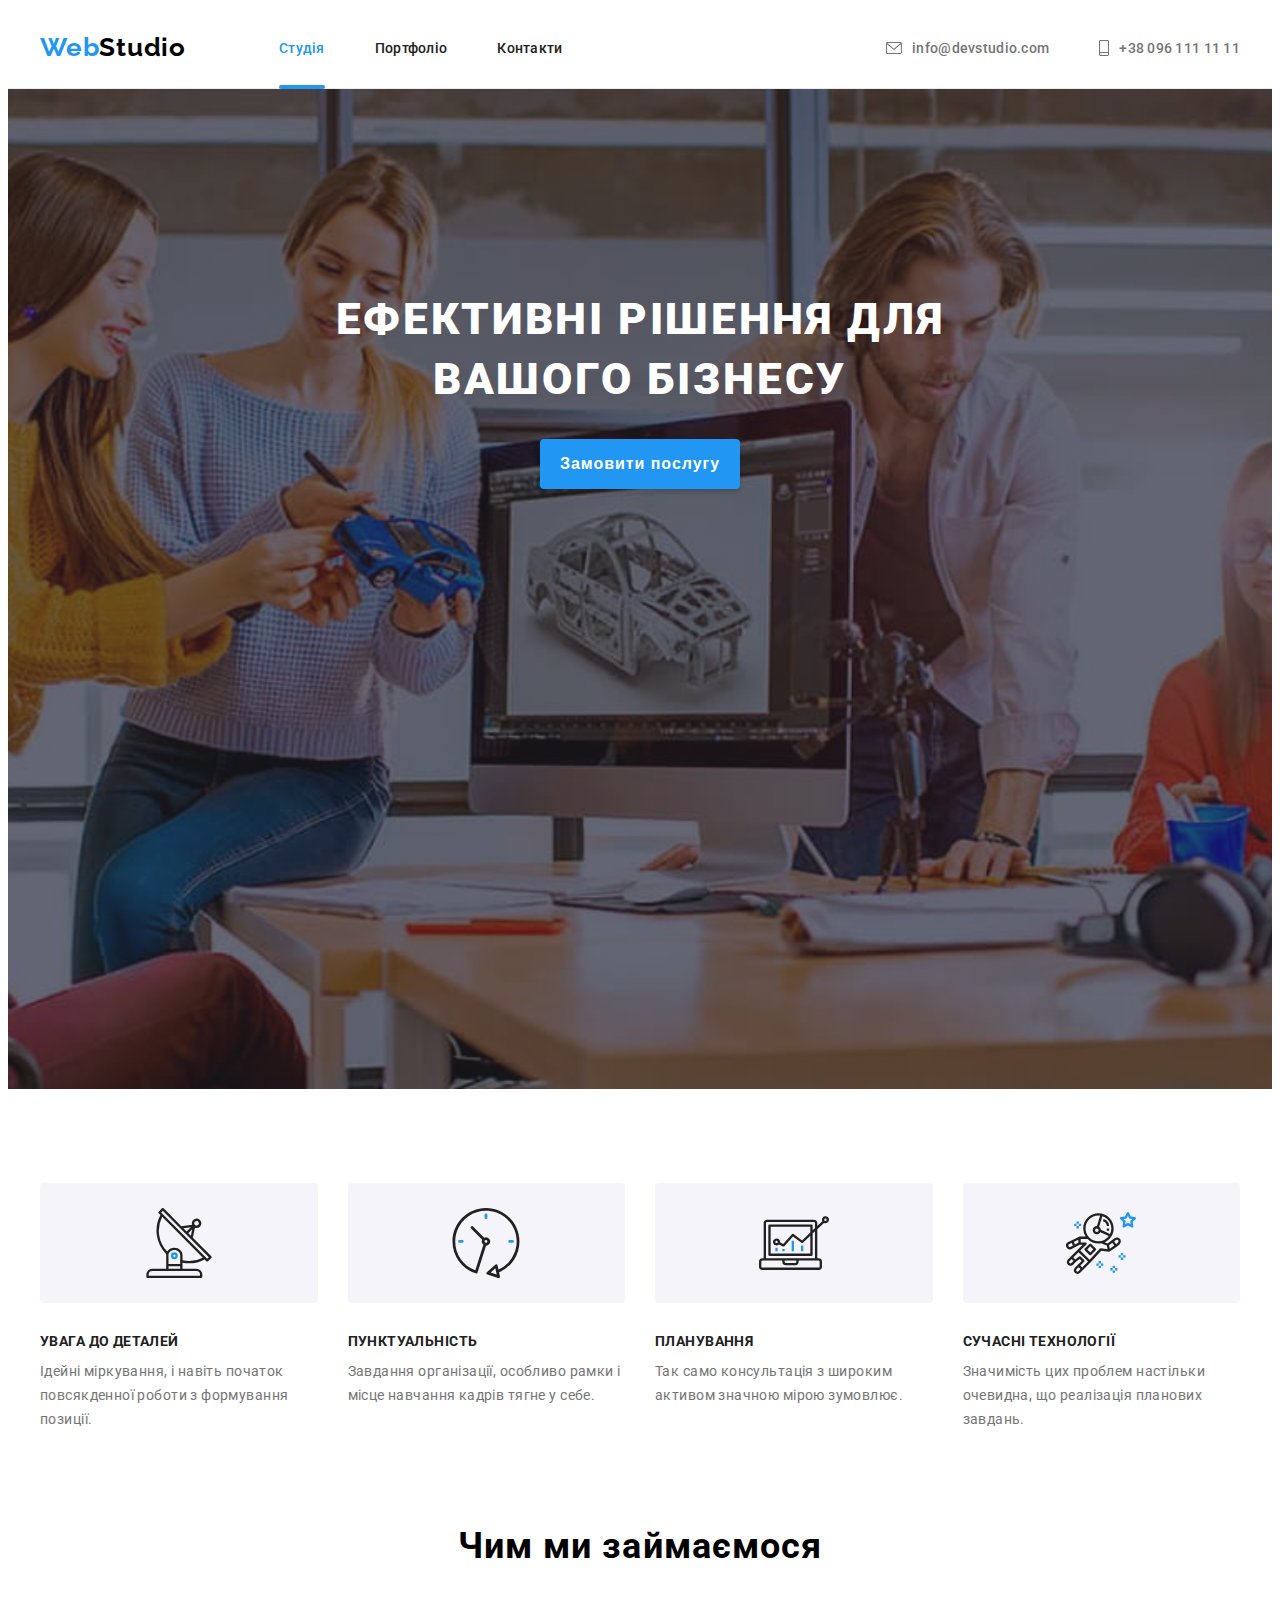
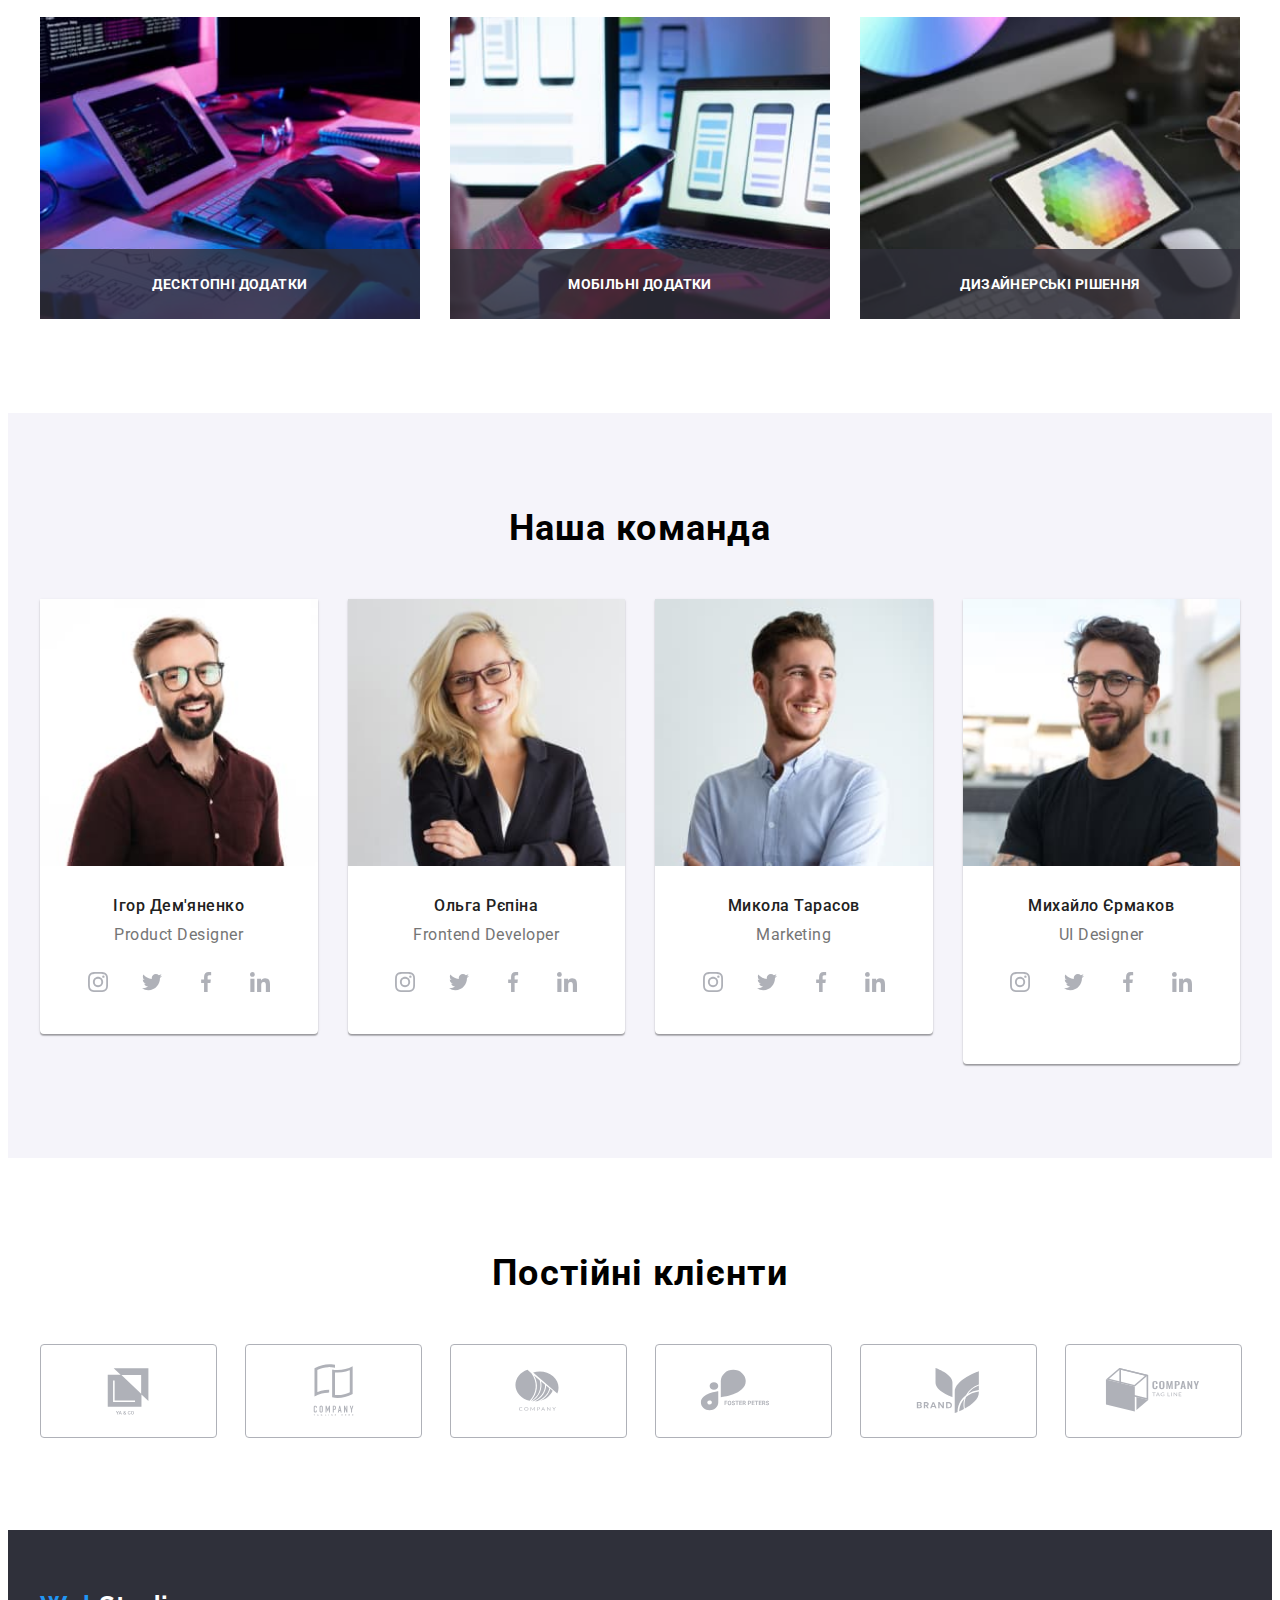
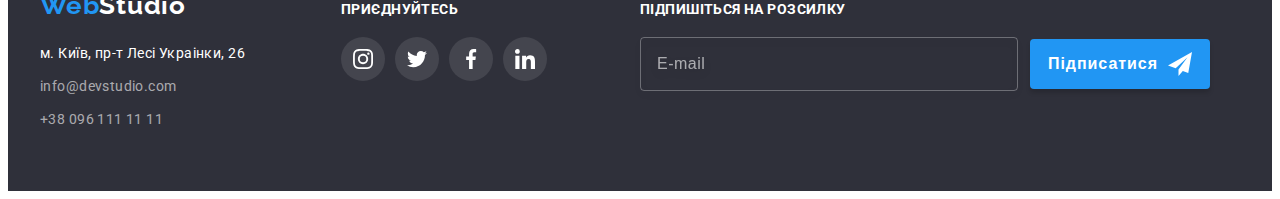
==== commit 2ac20886: "fix modal" ====
--- a/index.html
+++ b/index.html
@@ -80,8 +80,12 @@
 							<li class="mobile-nav__item">
 								<a href="./index.html" class="mobile-nav__link link mobile-nav__link--current">Студія</a>
 							</li>
-							<li class="mobile-nav__item"><a href="./potfolio.html" class="mobile-nav__link link">Портфоліо</a></li>
-							<li class="mobile-nav__item"><a href="#" class="mobile-nav__link link">Контакти</a></li>
+							<li class="mobile-nav__item">
+								<a href="./portfolio.html" class="mobile-nav__link link">Портфоліо</a>
+							</li>
+							<li class="mobile-nav__item">
+								<a href="#" class="mobile-nav__link link">Контакти</a>
+							</li>
 						</ul>
 					</div>
 					<div class="mobile-menu__bottom">
@@ -400,7 +404,7 @@
 								<source
 									srcset="./images/team/mykhailo-mob.jpg 1x, ./images/team/mykhailo-mob-2x.jpg 2x"
 									media="(max-width: 767px)"
-								/>						
+								/>
 								<img src="./images/team/mykhailo-mob-2x.jpg" alt="чоловік в чорній футболці" width="450" height="460" />
 							</picture>
 							<div class="team-member__content">
@@ -670,8 +674,10 @@
 						<svg class="policy__icon" width="16" height="15">
 							<use href="./images/icons.svg#icon-check"></use>
 						</svg>
-						Погоджуюся з розсилкою та приймаю
+						<span class="policy__text">
+							Погоджуюся з розсилкою та приймаю
 						<a href="#" class="policy__link link">Умови договору</a>
+						</span>
 					</label>
 					<div class="order-form__btn-wrap">
 						<button type="submit" class="order-btn button">Відправити</button>
--- a/css/main.min.css
+++ b/css/main.min.css
@@ -1 +1 @@
-:root{--primary-text-color: #757575;--secondary-text-color: #212121;--brand-color: #2196f3;--black-text-color: #000000;--white-text-color: #ffffff;--footer-main-text-color: rgba(255, 255, 255, 0.6);--accent-color: #2196f3;--primary-bg-color: #ffffff;--secondary-bg-color: #f5f4fa;--hero-bg-color: #c4c4c4;--footer-bg-color: #2f303a;--overlay-bg-color: rgba(33, 150, 243, 0.9);--activity-bg-card-color: rgba(47, 48, 58, 0.8);--border-header-color: #ececec;--border-input-modal-color: rgba(33, 33, 33, 0.2);--border-footer-input-color: rgba(255, 255, 255, 0.3);--border-project-color: #eeeeee;--btn-color: #2196f3;--btn-accent-color: #188ce8;--btn-shadow: 0px 4px 4px rgba(0, 0, 0, 0.15);--filter-btn-color: #f5f4fa;--filter-btn-shadow: 0px 3px 1px rgba(0, 0, 0, 0.1), 0px 1px 2px rgba(0, 0, 0, 0.08), 0px 2px 2px rgba(0, 0, 0, 0.12);--team-card-shadow: 0px 1px 3px rgba(0, 0, 0, 0.12), 0px 1px 1px rgba(0, 0, 0, 0.14), 0px 2px 1px rgba(0, 0, 0, 0.2);--primary-icon-color: #afb1b8;--secondary-icon-color: #ffffff;--modal-icon-color: #212121;--icon-bg-color: #ffffff;--footer-icon-bg-color: rgba(255, 255, 255, 0.1);--overlay-bg-color: rgba(33, 150, 243, 0.9);--projects-card-shadow: 0px 1px 1px rgba(0, 0, 0, 0.12), 0px 4px 4px rgba(0, 0, 0, 0.06), 1px 4px 6px rgba(0, 0, 0, 0.16);--modal-shadow: 0px 1px 3px rgba(0, 0, 0, 0.12), 0px 1px 1px rgba(0, 0, 0, 0.14), 0px 2px 1px rgba(0, 0, 0, 0.2);--grad-img: linear-gradient(to right, rgba(47, 48, 58, 0.4), rgba(47, 48, 58, 0.4));--cubic: cubic-bezier(0.4, 0, 0.2, 1)}body{font-family:"Roboto",sans-serif;background-color:var(--primary-bg-color);color:var(--primary-text-color)}.is-hidden{opacity:0;visibility:hidden;pointer-events:none}.no-scroll{overflow:hidden}h1,h2,h3,h4,h5,h6,p{margin:0}img{display:block;max-width:100%;height:auto;width:100%}address{font-style:normal}.button{border:none;border-radius:4px;cursor:pointer}.list{padding:0;margin:0;list-style:none}.link{text-decoration:none;color:inherit}.visually-hidden{position:absolute;white-space:nowrap;width:1px;height:1px;overflow:hidden;border:0;padding:0;clip:rect(0 0 0 0);-webkit-clip-path:inset(50%);clip-path:inset(50%);margin:-1px}.section{padding-top:60px;padding-bottom:60px}@media screen and (min-width: 1200px){.section{padding-top:94px;padding-bottom:94px}}.container{width:100%;padding-left:15px;padding-right:15px;margin:0 auto}@media screen and (min-width: 480px){.container{max-width:480px}}@media screen and (min-width: 768px){.container{max-width:768px}}@media screen and (min-width: 1200px){.container{max-width:1200px}}.logo{font-family:"Raleway",sans-serif;font-weight:700;font-size:24px;line-height:1.1666666667;letter-spacing:.03em;color:var(--brand-color)}@media screen and (min-width: 1200px){.logo{font-weight:700;font-size:26px;line-height:1.1923076923;letter-spacing:.03em}}.hero-btn,.subscribe-btn,.order-btn{width:200px;height:50px;font-weight:700;font-size:16px;line-height:1.875;letter-spacing:.06em;display:flex;align-items:center;justify-content:center;text-align:center;color:var(--white-text-color);background-color:var(--btn-color);box-shadow:var(--btn-shadow);transition:background-color 250ms var(--cubic)}.hero-btn:hover,.hero-btn:focus,.subscribe-btn:hover,.subscribe-btn:focus,.order-btn:hover,.order-btn:focus{background-color:var(--btn-accent-color)}.soc-network{display:flex;justify-content:center;gap:10px}.soc-network__item{width:44px;height:44px}.soc-network__link{width:100%;height:100%;display:flex;justify-content:center;align-items:center;border-radius:50%;color:var(--primary-icon-color);transition:background-color 250ms var(--cubic),color 250ms var(--cubic)}.soc-network__link:hover,.soc-network__link:focus{background-color:var(--accent-color);color:var(--secondary-icon-color)}.soc-network__icon{fill:currentColor}.section-title{margin-bottom:30px;font-size:28px;line-height:1.1785714286;letter-spacing:.03em;text-align:center;color:var(--black-text-color)}@media screen and (min-width: 1200px){.section-title{margin-bottom:50px;font-size:36px;line-height:1.1666666667;letter-spacing:.03em}}.part-header{border-bottom:1px solid var(--border-header-color)}.part-header__container{display:flex;align-items:center;justify-content:space-between}.logo__part-black{color:var(--black-text-color)}.page-header__logo{padding:16px 0}@media screen and (min-width: 768px){.page-header__logo{margin-right:87px;padding-top:26px;padding-bottom:26px}}@media screen and (min-width: 1200px){.page-header__logo{margin-right:93px;padding-top:24px;padding-bottom:25px}}.part-header__nav{display:none}@media screen and (min-width: 768px){.part-header__nav{display:block;margin-right:auto}}.menu{display:flex;gap:50px}.menu__link{display:flex;padding:32px 0}.menu__link{position:relative;font-weight:500;font-size:14px;line-height:1.1428571429;letter-spacing:.02em;color:var(--secondary-text-color);transition:color 250ms var(--cubic)}.menu__link:hover,.menu__link:focus,.menu__link--current{color:var(--accent-color)}.menu__link::after,.menu__link.menu__link--current::after{content:"";position:absolute;left:0;bottom:-1px;width:100%;height:4px;display:flex;background-color:var(--accent-color);border-radius:2px;transform:scaleX(0);transition:transform 250ms var(--cubic)}.menu__link:hover::after,.menu__link:focus::after,.menu__link.menu__link--current::after{transform:scaleX(1)}.auth-contacts{display:none}@media screen and (min-width: 768px){.auth-contacts{display:flex;flex-direction:column;justify-content:center;gap:10px}}@media screen and (min-width: 1200px){.auth-contacts{display:flex;flex-direction:row;align-items:center;gap:50px}}@media screen and (min-width: 768px){.auth-contacts__link{display:inline-flex;align-items:center;font-weight:500;font-size:14px;line-height:1.1428571429;letter-spacing:.02em;color:var(--primary-text-color);transition:color 250ms var(--cubic)}.auth-contacts__link:hover,.auth-contacts__link:focus{color:var(--accent-color)}}@media screen and (min-width: 1200px){.auth-contacts__link{padding:32px 0}}@media screen and (min-width: 768px){.auth-contacts__icon-mail{width:14px;height:10px;fill:currentColor;margin-right:8px}}@media screen and (min-width: 1200px){.auth-contacts__icon-mail{width:16px;height:12px;margin-right:10px}}@media screen and (min-width: 768px){.auth-contacts__icon-tel{width:10px;height:14px;fill:currentColor;margin-right:8px}}@media screen and (min-width: 1200px){.auth-contacts__icon-tel{width:10px;height:16px;margin-right:10px}}.mobile-menu{position:fixed;top:0;left:0;z-index:5;width:100vw;height:100dvh;padding-top:48px;padding-bottom:48px;background-color:var(--primary-bg-color)}.mobile-menu__container{height:100%;padding-left:15px;display:flex;flex-direction:column;justify-content:space-between;overflow:auto}@media screen and (min-width: 480px){.mobile-menu{padding-left:40px}}@media screen and (min-width: 768px){.mobile-menu{display:none}}.mobile-btn-menu{width:40px;height:40px;display:flex;align-items:center;justify-content:center;background-color:rgba(0,0,0,0);border:none;cursor:pointer}.mobile-btn-menu:focus{fill:var(--accent-color)}@media screen and (min-width: 768px){.mobile-btn-menu{display:none}}.mobile-btn-close{position:absolute;top:10px;right:15px;width:40px;height:40px;display:flex;align-items:center;justify-content:center;background-color:rgba(0,0,0,0);border:none;cursor:pointer;transition:fill 250ms var(--cubic)}.mobile-btn-close:focus{fill:var(--accent-color)}@media screen and (min-width: 768px){.mobile-btn-close{display:none}}.mobile-nav__item:not(:last-child){margin-bottom:32px}.mobile-nav__link{font-weight:500;font-size:40px;line-height:1.2;letter-spacing:.02em;color:var(--secondary-text-color)}.mobile-nav__link:hover,.mobile-nav__link:focus,.mobile-nav__link--current{color:var(--accent-color)}.mobile-contacts{margin-bottom:64px}.mobile-contacts__item:not(:last-child){margin-bottom:32px}.mobile-contacts__tel{font-weight:500;font-size:33px;line-height:1.1764705882;letter-spacing:.02em;color:var(--brand-color)}@media screen and (min-width: 480px){.mobile-contacts__tel{font-size:34px}}.mobile-contacts__mail{font-weight:500;font-size:24px;line-height:1.1666666667;letter-spacing:.02em;color:var(--primary-text-color)}.mobile-soc{display:flex;flex-wrap:wrap}.mobile-soc__link{font-weight:500;font-size:16px;line-height:1.2222222222;letter-spacing:.02em;color:var(--brand-color)}@media screen and (min-width: 480px){.mobile-soc__link{font-size:18px}}.mobile-soc__item:not(:last-child){padding-right:10px;border-right:1px solid rgba(33,33,33,.2)}.mobile-soc__item:not(:first-child){padding-left:10px}.page-hero{height:400px;padding:118px 0;margin:0 auto;background-color:var(--hero-bg-color);background-image:var(--grad-img),url(../images/hero-bg-mob.jpg);background-repeat:no-repeat;background-position:center;background-size:cover}@media(min-device-pixel-ratio: 2),(-webkit-min-device-pixel-ratio: 2),(min-resolution: 192dpi),(min-resolution: 2dppx){.page-hero{background-image:var(--grad-img),url(../images/hero-bg-mob-2x.jpg)}}@media screen and (min-width: 480px){.page-hero{background-image:var(--grad-img),url(../images/hero-bg-tab.jpg)}}@media screen and (min-width: 480px)and (min-device-pixel-ratio: 2),screen and (min-width: 480px)and (-webkit-min-device-pixel-ratio: 2),screen and (min-width: 480px)and (min-resolution: 192dpi),screen and (min-width: 480px)and (min-resolution: 2dppx){.page-hero{background-image:var(--grad-img),url(../images/hero-bg-tab-2x.jpg)}}@media screen and (min-width: 768px){.page-hero{background-image:var(--grad-img),url(../images/hero-bg-desk.jpg)}}@media screen and (min-width: 768px)and (min-device-pixel-ratio: 2),screen and (min-width: 768px)and (-webkit-min-device-pixel-ratio: 2),screen and (min-width: 768px)and (min-resolution: 192dpi),screen and (min-width: 768px)and (min-resolution: 2dppx){.page-hero{background-image:var(--grad-img),url(../images/hero-bg-desk-2x.jpg)}}@media screen and (min-width: 1200px){.page-hero{max-width:1600px;height:600px;padding:200px 0}}.page-hero__container{text-align:center;display:flex;flex-direction:column;justify-content:center;align-items:center}.page-hero__title{max-width:360px;margin-bottom:30px;font-weight:900;font-size:26px;line-height:1.6153846154;letter-spacing:.06em;text-transform:uppercase;color:var(--white-text-color)}@media screen and (min-width: 1200px){.page-hero__title{max-width:696px;font-weight:900;font-size:44px;line-height:1.3636363636;letter-spacing:.06em}}.benefits{display:flex;flex-wrap:wrap;gap:30px}@media screen and (min-width: 768px){.benefits__item{flex-basis:calc((100% - 30px)/2)}}@media screen and (min-width: 1200px){.benefits__item{flex-basis:calc((100% - 90px)/4)}}.benefits__icon-wrap{height:120px;margin-bottom:30px;display:flex;justify-content:center;align-items:center;background-color:var(--secondary-bg-color);border-radius:4px}.benefits__title{margin-bottom:10px;text-align:center;font-size:14px;line-height:1.1428571429;letter-spacing:.03em;text-transform:uppercase;color:var(--secondary-text-color)}@media screen and (min-width: 768px){.benefits__title{text-align:start}}.benefits__text{font-size:14px;line-height:1.7142857143;letter-spacing:.03em;color:var(--primary-text-color)}.page-activity{padding-top:0;display:none}@media screen and (min-width: 1200px){.page-activity{display:block}}.activity{display:flex;gap:30px}.activity__item{position:relative;flex-basis:calc((100% - 60px)/3)}.activity__item-wrap{position:absolute;right:0;bottom:0;width:100%;height:70px;display:flex;justify-content:center;align-items:center;background-color:var(--activity-bg-card-color)}.activity__item-title{font-weight:700;font-size:14px;line-height:1.1428571429;letter-spacing:.03em;text-align:center;text-transform:uppercase;color:var(--white-text-color)}.page-team{background-color:var(--secondary-bg-color)}@media screen and (min-width: 768px){.team-member{display:flex;flex-wrap:wrap;gap:30px}}.team-member__item{margin-bottom:30px;border-radius:0px 0px 4px 4px;background-color:var(--primary-bg-color);box-shadow:var(--team-card-shadow)}@media screen and (min-width: 768px){.team-member__item{margin-bottom:0;flex-basis:calc((100% - 30px)/2)}}@media screen and (min-width: 1200px){.team-member__item{flex-basis:calc((100% - 90px)/4)}}.team-member__content{padding:30px 32px;text-align:center}.team-member__name{margin-bottom:10px;font-weight:500;font-size:16px;line-height:1.1875;letter-spacing:.03em;text-align:center;color:var(--secondary-text-color)}.team-member__pos{margin-bottom:16px;font-size:16px;line-height:1.1875;letter-spacing:.03em;text-align:center;color:var(--primary-text-color)}.clients{display:flex;align-items:center;justify-content:center;flex-wrap:wrap;gap:30px}.clients__item{height:92px;flex-basis:calc((100% - 30px)/2)}@media screen and (min-width: 768px){.clients__item{flex-basis:calc((100% - 60px)/3)}}@media screen and (min-width: 1200px){.clients__item{flex-wrap:nowrap;flex-basis:calc((100% - 150px)/6)}}.clients__link{width:100%;height:100%;display:flex;justify-content:center;align-items:center;border:1px solid var(--primary-icon-color);border-radius:4px;color:var(--primary-icon-color);transition:color 250ms var(--cubic),border 250ms var(--cubic)}.clients__link:hover,.clients__link:focus{color:var(--accent-color);border:1px solid var(--accent-color)}.clients__icon{fill:currentColor}.part-footer{padding:60px 0;background-color:var(--footer-bg-color)}.part-footer__container{display:flex;flex-wrap:wrap;justify-content:center}@media screen and (min-width: 768px){.part-footer__container{align-items:baseline}}@media screen and (min-width: 1200px){.part-footer__container{flex-wrap:nowrap;justify-content:space-between}}.footer-inner{display:flex;flex-direction:column;gap:60px;margin-bottom:60px;justify-content:center;align-items:center}@media screen and (min-width: 768px){.footer-inner{flex-direction:row;text-align:left;gap:165px;align-items:baseline}}@media screen and (min-width: 1200px){.footer-inner{gap:70px;margin-right:93px;margin-bottom:0}}.part-footer__address{text-align:center}@media screen and (min-width: 768px){.part-footer__address{text-align:center}}@media screen and (min-width: 1200px){.part-footer__address{width:231px;text-align:left}}.page-footer__logo{display:block;margin-bottom:28px}@media screen and (min-width: 768px){.page-footer__logo{margin-bottom:20px}}.logo__part-white{color:var(--white-text-color)}.auth-address{display:flex;flex-direction:column;align-items:center;justify-content:center;gap:12px}@media screen and (min-width: 768px){.auth-address{gap:8px}}@media screen and (min-width: 1200px){.auth-address{align-items:flex-start;gap:9px}}.auth-address__link{font-size:14px;line-height:1.7142857143;letter-spacing:.03em;color:var(--footer-main-text-color);transition:color 250ms var(--cubic)}.auth-address__link:hover,.auth-address__link:focus{color:var(--accent-color)}.auth-address__link--white{color:var(--white-text-color)}.soc-invite{display:flex;flex-direction:column;align-items:center;justify-content:center}@media screen and (min-width: 1200px){.soc-invite{align-items:flex-start}}.soc-invite__title{margin-bottom:20px;font-weight:700;font-size:14px;line-height:1.1428571429;letter-spacing:.03em;text-transform:uppercase;color:var(--white-text-color)}.soc-network__link--bottom{color:var(--secondary-icon-color);background-color:rgba(255,255,255,.1)}.subscription{width:100%;display:flex;flex-direction:column;justify-content:center;align-items:center}@media screen and (min-width: 1200px){.subscription{align-items:flex-start}}.subscription__title{margin-bottom:20px;font-weight:700;font-size:14px;line-height:1.1428571429;letter-spacing:.03em;text-transform:uppercase;color:var(--white-text-color)}.form-subscription{width:100%;max-width:570px;display:flex;flex-direction:column;justify-content:center;align-items:center;gap:20px}@media screen and (min-width: 1200px){.form-subscription{flex-direction:row;gap:12px}}.form-subscription__input{width:100%;max-width:450px;height:50px;padding-left:16px;font-size:16px;line-height:1.25;letter-spacing:.03em;color:var(--white-text-color);background-color:inherit;outline:rgba(0,0,0,0);border:1px solid rgba(255,255,255,.3);border-radius:4px;filter:drop-shadow(0px 4px 4px rgba(0, 0, 0, 0.15));transition:border-color 250ms var(--cubic)}.form-subscription__input::-moz-placeholder{font-size:16px;line-height:1.25;letter-spacing:.03em;align-items:center;color:rgba(255,255,255,.6)}.form-subscription__input:-ms-input-placeholder{font-size:16px;line-height:1.25;letter-spacing:.03em;align-items:center;color:rgba(255,255,255,.6)}.form-subscription__input::placeholder{font-size:16px;line-height:1.25;letter-spacing:.03em;align-items:center;color:rgba(255,255,255,.6)}.form-subscription__input:focus,.form-subscription__input:hover{border-color:var(--accent-color)}@media screen and (min-width: 768px){.form-subscription__input{max-width:450px}}@media screen and (min-width: 1200px){.form-subscription__input{margin-bottom:0;max-width:358px}}.form-subscription__icon{margin-left:10px;fill:currentColor}.backdrop{position:fixed;top:0;width:100%;height:100%;opacity:1;background-color:rgba(0,0,0,.2);transition:opacity 250ms var(--cubic),visibility 250ms var(--cubic)}.modal{position:absolute;top:50%;left:50%;overflow:auto;min-width:100%;max-height:550px;padding:20px;background-color:var(--primary-bg-color);border-radius:4px;box-shadow:var(--modal-shadow);transform:translate(-50%, -50%) scale(1);transition:transform 700ms var(--cubic)}@media screen and (min-width: 480px){.modal{min-width:450px;max-height:609px;padding:40px}}@media screen and (min-width: 1200px){.modal{width:528px;min-height:581px}}.backdrop.is-hidden .modal{transform:translate(-50%, -50%) scale(1.5)}.modal__btn-close{position:absolute;top:8px;right:8px;width:30px;height:30px;display:flex;align-items:center;justify-content:center;background-color:rgba(0,0,0,0);border:1px solid rgba(0,0,0,.1);border-radius:50%;cursor:pointer;transition:fill 250ms var(--cubic)}.modal__btn-close:hover,.modal__btn-close:focus{fill:var(--accent-color)}.modal__title{margin-bottom:12px;font-weight:700;font-size:14px;line-height:1.6428571429;letter-spacing:.03em;text-align:center;color:var(--secondary-text-color)}@media screen and (min-width: 768px){.modal__title{font-weight:700;font-size:20px;line-height:1.5;letter-spacing:.03em}}@media screen and (min-width: 1200px){.modal__title{font-weight:700;font-size:20px;line-height:1.15;letter-spacing:.03em}}.order-form__field{display:flex;flex-direction:column;margin-bottom:10px}.order-form__field:nth-of-type(4n){margin-bottom:20px}.order-form__label{margin-bottom:4px;font-size:12px;line-height:1.1666666667;letter-spacing:.01em;color:var(--primary-text-color)}.order-form__wrap{position:relative}.order-form__input{width:100%;font-size:16px;line-height:1.25;letter-spacing:.03em;color:var(--black-text-color);border:1px solid rgba(33,33,33,.2);border-radius:4px;outline:rgba(0,0,0,0);transition:border-color 250ms var(--cubic)}.order-form__input::-moz-placeholder{color:var(--primary-text-color)}.order-form__input:-ms-input-placeholder{color:var(--primary-text-color)}.order-form__input::placeholder{color:var(--primary-text-color)}.order-form__input:focus,.order-form__input:hover{border-color:var(--accent-color)}.order-form__user{padding:9px 10px 9px 30px}@media screen and (min-width: 480px){.order-form__user{height:40px;padding:11px 12px 11px 42px}}.order-form__icon{position:absolute;top:50%;left:12px;transform:translateY(-50%);transition:fill 250ms var(--cubic)}.order-form__input:focus+.order-form__icon{fill:var(--accent-color)}.order-form__comment{padding:12px 16px;resize:none}@media screen and (min-width: 480px){.order-form__comment{height:120px}}.order-form__comment::-moz-placeholder{font-size:14px;line-height:1.1428571429;letter-spacing:.01em;color:rgba(117,117,117,.5)}.order-form__comment:-ms-input-placeholder{font-size:14px;line-height:1.1428571429;letter-spacing:.01em;color:rgba(117,117,117,.5)}.order-form__comment::placeholder{font-size:14px;line-height:1.1428571429;letter-spacing:.01em;color:rgba(117,117,117,.5)}@media screen and (min-width: 1200px){.order-form__comment::-moz-placeholder{font-size:12px;line-height:1.1666666667;letter-spacing:.01em}.order-form__comment:-ms-input-placeholder{font-size:12px;line-height:1.1666666667;letter-spacing:.01em}.order-form__comment::placeholder{font-size:12px;line-height:1.1666666667;letter-spacing:.01em}}.policy{margin-bottom:30px;display:flex;align-items:center;justify-content:center;gap:5px;font-size:12px;line-height:1.1666666667;letter-spacing:.03em;color:var(--primary-text-color)}@media screen and (min-width: 1200px){.policy{gap:7px;font-size:14px;line-height:1.7142857143;letter-spacing:.03em}}.policy__icon{fill:var(--secondary-icon-color);border:2px solid #212121;border-radius:2px;transition:border-color 250ms var(--cubic),background-color 250ms var(--cubic)}.policy__checkbox:checked+.policy__icon{border-color:rgba(0,0,0,0);background-color:var(--accent-color)}.policy__checkbox:focus+.policy__icon,.policy__checkbox:hover+.policy__icon{border-color:var(--accent-color)}.policy__link{position:relative;text-decoration:underline;font-size:12px;line-height:1.1666666667;letter-spacing:.03em;color:var(--accent-color)}@media screen and (min-width: 480px){.policy__link{text-decoration:none}}@media screen and (min-width: 1200px){.policy__link{font-size:14px;line-height:1.7142857143;letter-spacing:.03em}}.policy__link::after{content:" ";display:none;position:absolute;bottom:1px;left:0;width:100%;height:1px;background-color:var(--accent-color)}@media screen and (min-width: 480px){.policy__link::after{display:block}}@media screen and (min-width: 1200px){.policy__link::after{bottom:5px}}.order-form__btn-wrap{display:flex;justify-content:center}.filter-set{max-width:326px;margin-bottom:40px;display:flex;gap:8px;flex-wrap:wrap}@media screen and (min-width: 768px){.filter-set{max-width:100%;margin-bottom:30px;flex-wrap:nowrap;justify-content:center;align-items:center}}@media screen and (min-width: 1200px){.filter-set{margin-bottom:50px;justify-content:center;align-items:center}}.filter-set__btn{padding:6px 22px;display:block;font-weight:500;font-size:16px;line-height:1.625;letter-spacing:.03em;text-align:center;color:var(--secondary-text-color);background-color:var(--filter-btn-color);transition:color 250ms var(--cubic),background-color 250ms var(--cubic),box-shadow 250ms var(--cubic)}.filter-set__btn:hover,.filter-set__btn:focus,.filter-set__btn--current{color:var(--white-text-color);background-color:var(--accent-color);box-shadow:var(--filter-btn-shadow)}.card-set{display:flex;flex-wrap:wrap;gap:30px}.card-set__item{flex-basis:100%}@media screen and (min-width: 768px){.card-set__item{flex-basis:calc((100% - 30px)/2)}}@media screen and (min-width: 1200px){.card-set__item{flex-basis:calc((100% - 60px)/3)}}.project{display:block;transition:box-shadow 250ms var(--cubic)}.project:hover,.project:focus{box-shadow:var(--projects-card-shadow)}.project__overlay{position:relative;overflow:hidden}.project__overlay-text{position:absolute;top:0;left:0;width:100%;height:100%;padding:63px 24px;font-size:18px;line-height:1.5555555556;letter-spacing:.03em;color:var(--white-text-color);background-color:var(--overlay-bg-color);transform:translateY(100%);transition:transform 250ms var(--cubic)}.project:hover .project__overlay-text,.project:focus .project__overlay-text{transform:translateY(0)}.project__content{padding:20px 24px;border:1px solid var(--border-project-color);border-top:0}.project__title{margin-bottom:4px;font-size:18px;line-height:2;letter-spacing:.06em;color:var(--secondary-text-color)}.project__type{font-size:16px;line-height:1.875;letter-spacing:.03em;color:var(--primary-text-color)}/*# sourceMappingURL=main.min.css.map */+:root{--primary-text-color: #757575;--secondary-text-color: #212121;--brand-color: #2196f3;--black-text-color: #000000;--white-text-color: #ffffff;--footer-main-text-color: rgba(255, 255, 255, 0.6);--accent-color: #2196f3;--primary-bg-color: #ffffff;--secondary-bg-color: #f5f4fa;--hero-bg-color: #c4c4c4;--footer-bg-color: #2f303a;--overlay-bg-color: rgba(33, 150, 243, 0.9);--activity-bg-card-color: rgba(47, 48, 58, 0.8);--border-header-color: #ececec;--border-input-modal-color: rgba(33, 33, 33, 0.2);--border-footer-input-color: rgba(255, 255, 255, 0.3);--border-project-color: #eeeeee;--btn-color: #2196f3;--btn-accent-color: #188ce8;--btn-shadow: 0px 4px 4px rgba(0, 0, 0, 0.15);--filter-btn-color: #f5f4fa;--filter-btn-shadow: 0px 3px 1px rgba(0, 0, 0, 0.1), 0px 1px 2px rgba(0, 0, 0, 0.08), 0px 2px 2px rgba(0, 0, 0, 0.12);--team-card-shadow: 0px 1px 3px rgba(0, 0, 0, 0.12), 0px 1px 1px rgba(0, 0, 0, 0.14), 0px 2px 1px rgba(0, 0, 0, 0.2);--primary-icon-color: #afb1b8;--secondary-icon-color: #ffffff;--modal-icon-color: #212121;--icon-bg-color: #ffffff;--footer-icon-bg-color: rgba(255, 255, 255, 0.1);--overlay-bg-color: rgba(33, 150, 243, 0.9);--projects-card-shadow: 0px 1px 1px rgba(0, 0, 0, 0.12), 0px 4px 4px rgba(0, 0, 0, 0.06), 1px 4px 6px rgba(0, 0, 0, 0.16);--modal-shadow: 0px 1px 3px rgba(0, 0, 0, 0.12), 0px 1px 1px rgba(0, 0, 0, 0.14), 0px 2px 1px rgba(0, 0, 0, 0.2);--grad-img: linear-gradient(to right, rgba(47, 48, 58, 0.4), rgba(47, 48, 58, 0.4));--cubic: cubic-bezier(0.4, 0, 0.2, 1)}body{font-family:"Roboto",sans-serif;background-color:var(--primary-bg-color);color:var(--primary-text-color)}.is-hidden{opacity:0;visibility:hidden;pointer-events:none}.no-scroll{overflow:hidden}h1,h2,h3,h4,h5,h6,p{margin:0}img{display:block;max-width:100%;height:auto;width:100%}address{font-style:normal}.button{border:none;border-radius:4px;cursor:pointer}.list{padding:0;margin:0;list-style:none}.link{text-decoration:none;color:inherit}.visually-hidden{position:absolute;white-space:nowrap;width:1px;height:1px;overflow:hidden;border:0;padding:0;clip:rect(0 0 0 0);-webkit-clip-path:inset(50%);clip-path:inset(50%);margin:-1px}.section{padding-top:60px;padding-bottom:60px}@media screen and (min-width: 1200px){.section{padding-top:94px;padding-bottom:94px}}.container{width:100%;padding-left:15px;padding-right:15px;margin:0 auto}@media screen and (min-width: 480px){.container{max-width:480px}}@media screen and (min-width: 768px){.container{max-width:768px}}@media screen and (min-width: 1200px){.container{max-width:1200px}}.logo{font-family:"Raleway",sans-serif;font-weight:700;font-size:24px;line-height:1.1666666667;letter-spacing:.03em;color:var(--brand-color)}@media screen and (min-width: 1200px){.logo{font-weight:700;font-size:26px;line-height:1.1923076923;letter-spacing:.03em}}.hero-btn,.subscribe-btn,.order-btn{width:200px;height:50px;font-weight:700;font-size:16px;line-height:1.875;letter-spacing:.06em;display:flex;align-items:center;justify-content:center;text-align:center;color:var(--white-text-color);background-color:var(--btn-color);box-shadow:var(--btn-shadow);transition:background-color 250ms var(--cubic)}.hero-btn:hover,.hero-btn:focus,.subscribe-btn:hover,.subscribe-btn:focus,.order-btn:hover,.order-btn:focus{background-color:var(--btn-accent-color)}.soc-network{display:flex;justify-content:center;gap:10px}.soc-network__item{width:44px;height:44px}.soc-network__link{width:100%;height:100%;display:flex;justify-content:center;align-items:center;border-radius:50%;color:var(--primary-icon-color);transition:background-color 250ms var(--cubic),color 250ms var(--cubic)}.soc-network__link:hover,.soc-network__link:focus{background-color:var(--accent-color);color:var(--secondary-icon-color)}.soc-network__icon{fill:currentColor}.section-title{margin-bottom:30px;font-size:28px;line-height:1.1785714286;letter-spacing:.03em;text-align:center;color:var(--black-text-color)}@media screen and (min-width: 1200px){.section-title{margin-bottom:50px;font-size:36px;line-height:1.1666666667;letter-spacing:.03em}}.part-header{border-bottom:1px solid var(--border-header-color)}.part-header__container{display:flex;align-items:center;justify-content:space-between}.logo__part-black{color:var(--black-text-color)}.page-header__logo{padding:16px 0}@media screen and (min-width: 768px){.page-header__logo{margin-right:87px;padding-top:26px;padding-bottom:26px}}@media screen and (min-width: 1200px){.page-header__logo{margin-right:93px;padding-top:24px;padding-bottom:25px}}.part-header__nav{display:none}@media screen and (min-width: 768px){.part-header__nav{display:block;margin-right:auto}}.menu{display:flex;gap:50px}.menu__link{display:flex;padding:32px 0}.menu__link{position:relative;font-weight:500;font-size:14px;line-height:1.1428571429;letter-spacing:.02em;color:var(--secondary-text-color);transition:color 250ms var(--cubic)}.menu__link:hover,.menu__link:focus,.menu__link--current{color:var(--accent-color)}.menu__link::after,.menu__link.menu__link--current::after{content:"";position:absolute;left:0;bottom:-1px;width:100%;height:4px;display:flex;background-color:var(--accent-color);border-radius:2px;transform:scaleX(0);transition:transform 250ms var(--cubic)}.menu__link:hover::after,.menu__link:focus::after,.menu__link.menu__link--current::after{transform:scaleX(1)}.auth-contacts{display:none}@media screen and (min-width: 768px){.auth-contacts{display:flex;flex-direction:column;justify-content:center;gap:10px}}@media screen and (min-width: 1200px){.auth-contacts{display:flex;flex-direction:row;align-items:center;gap:50px}}@media screen and (min-width: 768px){.auth-contacts__link{display:inline-flex;align-items:center;font-weight:500;font-size:14px;line-height:1.1428571429;letter-spacing:.02em;color:var(--primary-text-color);transition:color 250ms var(--cubic)}.auth-contacts__link:hover,.auth-contacts__link:focus{color:var(--accent-color)}}@media screen and (min-width: 1200px){.auth-contacts__link{padding:32px 0}}@media screen and (min-width: 768px){.auth-contacts__icon-mail{width:14px;height:10px;fill:currentColor;margin-right:8px}}@media screen and (min-width: 1200px){.auth-contacts__icon-mail{width:16px;height:12px;margin-right:10px}}@media screen and (min-width: 768px){.auth-contacts__icon-tel{width:10px;height:14px;fill:currentColor;margin-right:8px}}@media screen and (min-width: 1200px){.auth-contacts__icon-tel{width:10px;height:16px;margin-right:10px}}.mobile-menu{position:fixed;top:0;left:0;z-index:5;width:100vw;height:100dvh;padding-top:48px;padding-bottom:48px;background-color:var(--primary-bg-color)}.mobile-menu__container{height:100%;padding-left:15px;display:flex;flex-direction:column;justify-content:space-between;overflow:auto}@media screen and (min-width: 480px){.mobile-menu{padding-left:40px}}@media screen and (min-width: 768px){.mobile-menu{display:none}}.mobile-btn-menu{width:40px;height:40px;display:flex;align-items:center;justify-content:center;background-color:rgba(0,0,0,0);border:none;cursor:pointer;transition:fill 250ms var(--cubic)}.mobile-btn-menu:focus{fill:var(--accent-color)}@media screen and (min-width: 768px){.mobile-btn-menu{display:none}}.mobile-btn-close{position:absolute;top:10px;right:15px;width:40px;height:40px;display:flex;align-items:center;justify-content:center;background-color:rgba(0,0,0,0);border:none;cursor:pointer;transition:fill 250ms var(--cubic)}.mobile-btn-close:focus{fill:var(--accent-color)}@media screen and (min-width: 768px){.mobile-btn-close{display:none}}.mobile-nav__item:not(:last-child){margin-bottom:32px}.mobile-nav__link{font-weight:500;font-size:40px;line-height:1.2;letter-spacing:.02em;color:var(--secondary-text-color);transition:color 250ms var(--cubic)}.mobile-nav__link:focus,.mobile-nav__link--current{color:var(--accent-color)}.mobile-contacts{margin-bottom:64px}.mobile-contacts__item:not(:last-child){margin-bottom:32px}.mobile-contacts__tel{font-weight:500;font-size:33px;line-height:1.1764705882;letter-spacing:.02em;color:var(--brand-color)}@media screen and (min-width: 480px){.mobile-contacts__tel{font-size:34px}}.mobile-contacts__mail{font-weight:500;font-size:24px;line-height:1.1666666667;letter-spacing:.02em;color:var(--primary-text-color)}.mobile-soc{display:flex;flex-wrap:wrap}.mobile-soc__link{font-weight:500;font-size:16px;line-height:1.2222222222;letter-spacing:.02em;color:var(--brand-color)}@media screen and (min-width: 480px){.mobile-soc__link{font-size:18px}}.mobile-soc__item:not(:last-child){padding-right:10px;border-right:1px solid rgba(33,33,33,.2)}.mobile-soc__item:not(:first-child){padding-left:10px}.page-hero{height:400px;padding:118px 0;margin:0 auto;background-color:var(--hero-bg-color);background-image:var(--grad-img),url(../images/hero-bg-mob.jpg);background-repeat:no-repeat;background-position:center;background-size:cover}@media(min-device-pixel-ratio: 2),(-webkit-min-device-pixel-ratio: 2),(min-resolution: 192dpi),(min-resolution: 2dppx){.page-hero{background-image:var(--grad-img),url(../images/hero-bg-mob-2x.jpg)}}@media screen and (min-width: 480px){.page-hero{background-image:var(--grad-img),url(../images/hero-bg-tab.jpg)}}@media screen and (min-width: 480px)and (min-device-pixel-ratio: 2),screen and (min-width: 480px)and (-webkit-min-device-pixel-ratio: 2),screen and (min-width: 480px)and (min-resolution: 192dpi),screen and (min-width: 480px)and (min-resolution: 2dppx){.page-hero{background-image:var(--grad-img),url(../images/hero-bg-tab-2x.jpg)}}@media screen and (min-width: 768px){.page-hero{background-image:var(--grad-img),url(../images/hero-bg-desk.jpg)}}@media screen and (min-width: 768px)and (min-device-pixel-ratio: 2),screen and (min-width: 768px)and (-webkit-min-device-pixel-ratio: 2),screen and (min-width: 768px)and (min-resolution: 192dpi),screen and (min-width: 768px)and (min-resolution: 2dppx){.page-hero{background-image:var(--grad-img),url(../images/hero-bg-desk-2x.jpg)}}@media screen and (min-width: 1200px){.page-hero{max-width:1600px;height:600px;padding:200px 0}}.page-hero__container{text-align:center;display:flex;flex-direction:column;justify-content:center;align-items:center}.page-hero__title{max-width:360px;margin-bottom:30px;font-weight:900;font-size:26px;line-height:1.6153846154;letter-spacing:.06em;text-transform:uppercase;color:var(--white-text-color)}@media screen and (min-width: 1200px){.page-hero__title{max-width:696px;font-weight:900;font-size:44px;line-height:1.3636363636;letter-spacing:.06em}}.benefits{display:flex;flex-wrap:wrap;gap:30px}@media screen and (min-width: 768px){.benefits__item{flex-basis:calc((100% - 30px)/2)}}@media screen and (min-width: 1200px){.benefits__item{flex-basis:calc((100% - 90px)/4)}}.benefits__icon-wrap{height:120px;margin-bottom:30px;display:flex;justify-content:center;align-items:center;background-color:var(--secondary-bg-color);border-radius:4px}.benefits__title{margin-bottom:10px;text-align:center;font-size:14px;line-height:1.1428571429;letter-spacing:.03em;text-transform:uppercase;color:var(--secondary-text-color)}@media screen and (min-width: 768px){.benefits__title{text-align:start}}.benefits__text{font-size:14px;line-height:1.7142857143;letter-spacing:.03em;color:var(--primary-text-color)}.page-activity{padding-top:0;display:none}@media screen and (min-width: 1200px){.page-activity{display:block}}.activity{display:flex;gap:30px}.activity__item{position:relative;flex-basis:calc((100% - 60px)/3)}.activity__item-wrap{position:absolute;right:0;bottom:0;width:100%;height:70px;display:flex;justify-content:center;align-items:center;background-color:var(--activity-bg-card-color)}.activity__item-title{font-weight:700;font-size:14px;line-height:1.1428571429;letter-spacing:.03em;text-align:center;text-transform:uppercase;color:var(--white-text-color)}.page-team{background-color:var(--secondary-bg-color)}@media screen and (min-width: 768px){.team-member{display:flex;flex-wrap:wrap;gap:30px}}.team-member__item{border-radius:0px 0px 4px 4px;background-color:var(--primary-bg-color);box-shadow:var(--team-card-shadow)}.team-member__item:not(:last-child){margin-bottom:30px}@media screen and (min-width: 768px){.team-member__item{margin-bottom:0;flex-basis:calc((100% - 30px)/2)}}@media screen and (min-width: 1200px){.team-member__item{flex-basis:calc((100% - 90px)/4)}}.team-member__content{padding:30px 32px;text-align:center}.team-member__name{margin-bottom:10px;font-weight:500;font-size:16px;line-height:1.1875;letter-spacing:.03em;text-align:center;color:var(--secondary-text-color)}.team-member__pos{margin-bottom:16px;font-size:16px;line-height:1.1875;letter-spacing:.03em;text-align:center;color:var(--primary-text-color)}.clients{display:flex;align-items:center;justify-content:center;flex-wrap:wrap;gap:30px}.clients__item{height:92px;flex-basis:calc((100% - 30px)/2)}@media screen and (min-width: 768px){.clients__item{flex-basis:calc((100% - 60px)/3)}}@media screen and (min-width: 1200px){.clients__item{flex-wrap:nowrap;flex-basis:calc((100% - 150px)/6)}}.clients__link{width:100%;height:100%;display:flex;justify-content:center;align-items:center;border:1px solid var(--primary-icon-color);border-radius:4px;color:var(--primary-icon-color);transition:color 250ms var(--cubic),border 250ms var(--cubic)}.clients__link:hover,.clients__link:focus{color:var(--accent-color);border:1px solid var(--accent-color)}.clients__icon{fill:currentColor}.part-footer{padding:60px 0;background-color:var(--footer-bg-color)}.part-footer__container{display:flex;flex-wrap:wrap;justify-content:center}@media screen and (min-width: 768px){.part-footer__container{align-items:baseline}}@media screen and (min-width: 1200px){.part-footer__container{flex-wrap:nowrap;justify-content:space-between}}.footer-inner{display:flex;flex-direction:column;gap:60px;margin-bottom:60px;justify-content:center;align-items:center}@media screen and (min-width: 768px){.footer-inner{flex-direction:row;text-align:left;gap:165px;align-items:baseline}}@media screen and (min-width: 1200px){.footer-inner{gap:70px;margin-right:93px;margin-bottom:0}}.part-footer__address{text-align:center}@media screen and (min-width: 768px){.part-footer__address{text-align:center}}@media screen and (min-width: 1200px){.part-footer__address{width:231px;text-align:left}}.page-footer__logo{display:block;margin-bottom:28px}@media screen and (min-width: 768px){.page-footer__logo{margin-bottom:20px}}.logo__part-white{color:var(--white-text-color)}.auth-address{display:flex;flex-direction:column;align-items:center;justify-content:center;gap:12px}@media screen and (min-width: 768px){.auth-address{gap:8px}}@media screen and (min-width: 1200px){.auth-address{align-items:flex-start;gap:9px}}.auth-address__link{font-size:14px;line-height:1.7142857143;letter-spacing:.03em;color:var(--footer-main-text-color);transition:color 250ms var(--cubic)}.auth-address__link:hover,.auth-address__link:focus{color:var(--accent-color)}.auth-address__link--white{color:var(--white-text-color)}.soc-invite{display:flex;flex-direction:column;align-items:center;justify-content:center}@media screen and (min-width: 1200px){.soc-invite{align-items:flex-start}}.soc-invite__title{margin-bottom:20px;font-weight:700;font-size:14px;line-height:1.1428571429;letter-spacing:.03em;text-transform:uppercase;color:var(--white-text-color)}.soc-network__link--bottom{color:var(--secondary-icon-color);background-color:rgba(255,255,255,.1)}.subscription{width:100%;display:flex;flex-direction:column;justify-content:center;align-items:center}@media screen and (min-width: 1200px){.subscription{align-items:flex-start}}.subscription__title{margin-bottom:20px;font-weight:700;font-size:14px;line-height:1.1428571429;letter-spacing:.03em;text-transform:uppercase;color:var(--white-text-color)}.form-subscription{width:100%;max-width:570px;display:flex;flex-direction:column;justify-content:center;align-items:center;gap:20px}@media screen and (min-width: 1200px){.form-subscription{flex-direction:row;gap:12px}}.form-subscription__input{width:100%;max-width:450px;height:50px;padding-left:16px;font-size:16px;line-height:1.25;letter-spacing:.03em;color:var(--white-text-color);background-color:inherit;outline:rgba(0,0,0,0);border:1px solid rgba(255,255,255,.3);border-radius:4px;filter:drop-shadow(0px 4px 4px rgba(0, 0, 0, 0.15));transition:border-color 250ms var(--cubic)}.form-subscription__input::-moz-placeholder{font-size:16px;line-height:1.25;letter-spacing:.03em;align-items:center;color:rgba(255,255,255,.6)}.form-subscription__input:-ms-input-placeholder{font-size:16px;line-height:1.25;letter-spacing:.03em;align-items:center;color:rgba(255,255,255,.6)}.form-subscription__input::placeholder{font-size:16px;line-height:1.25;letter-spacing:.03em;align-items:center;color:rgba(255,255,255,.6)}.form-subscription__input:focus,.form-subscription__input:hover{border-color:var(--accent-color)}@media screen and (min-width: 768px){.form-subscription__input{max-width:450px}}@media screen and (min-width: 1200px){.form-subscription__input{margin-bottom:0;max-width:358px}}.form-subscription__icon{margin-left:10px;fill:currentColor}.backdrop{position:fixed;top:0;width:100%;height:100%;opacity:1;background-color:rgba(0,0,0,.2);transition:opacity 250ms var(--cubic),visibility 250ms var(--cubic)}.modal{position:absolute;top:50%;left:50%;overflow:auto;min-width:100%;max-height:550px;padding:25px;background-color:var(--primary-bg-color);border-radius:4px;box-shadow:var(--modal-shadow);transform:translate(-50%, -50%) scale(1);transition:transform 700ms var(--cubic)}@media screen and (min-width: 480px){.modal{min-width:450px;max-height:609px;padding:40px}}@media screen and (min-width: 1200px){.modal{width:528px;min-height:581px}}.backdrop.is-hidden .modal{transform:translate(-50%, -50%) scale(1.5)}.modal__btn-close{position:absolute;top:8px;right:8px;width:30px;height:30px;display:flex;align-items:center;justify-content:center;background-color:rgba(0,0,0,0);border:1px solid rgba(0,0,0,.1);border-radius:50%;cursor:pointer;transition:fill 250ms var(--cubic)}.modal__btn-close:hover,.modal__btn-close:focus{fill:var(--accent-color)}.modal__title{min-width:300px;margin:0 auto;margin-bottom:8px;font-weight:700;font-size:18px;line-height:1.5;letter-spacing:.03em;text-align:center;color:var(--secondary-text-color)}@media screen and (min-width: 480px){.modal__title{min-width:370px;margin-bottom:12px;font-weight:700;font-size:20px;line-height:1.5;letter-spacing:.03em}}@media screen and (min-width: 1200px){.modal__title{min-width:448px;font-weight:700;font-size:20px;line-height:1.15;letter-spacing:.03em}}.order-form__field{display:flex;flex-direction:column;margin-bottom:10px}.order-form__field:nth-of-type(4n){margin-bottom:20px}.order-form__label{margin-bottom:4px;font-size:12px;line-height:1.1666666667;letter-spacing:.01em;color:var(--primary-text-color)}.order-form__wrap{position:relative}.order-form__input{width:100%;font-size:16px;line-height:1.25;letter-spacing:.03em;color:var(--black-text-color);border:1px solid rgba(33,33,33,.2);border-radius:4px;outline:rgba(0,0,0,0);transition:border-color 250ms var(--cubic)}.order-form__input::-moz-placeholder{color:var(--primary-text-color)}.order-form__input:-ms-input-placeholder{color:var(--primary-text-color)}.order-form__input::placeholder{color:var(--primary-text-color)}.order-form__input:focus,.order-form__input:hover{border-color:var(--accent-color)}.order-form__user{padding:9px 10px 9px 30px}@media screen and (min-width: 480px){.order-form__user{height:40px;padding:11px 12px 11px 42px}}.order-form__icon{position:absolute;top:50%;left:12px;transform:translateY(-50%);transition:fill 250ms var(--cubic)}.order-form__input:focus+.order-form__icon{fill:var(--accent-color)}.order-form__comment{padding:12px 16px;resize:none}@media screen and (min-width: 480px){.order-form__comment{height:120px}}@media screen and (min-width: 480px){.order-form__comment::-moz-placeholder{font-size:14px;line-height:1.1428571429;letter-spacing:.01em;color:rgba(117,117,117,.5)}.order-form__comment:-ms-input-placeholder{font-size:14px;line-height:1.1428571429;letter-spacing:.01em;color:rgba(117,117,117,.5)}.order-form__comment::placeholder{font-size:14px;line-height:1.1428571429;letter-spacing:.01em;color:rgba(117,117,117,.5)}}@media screen and (min-width: 1200px){.order-form__comment::-moz-placeholder{font-size:12px;line-height:1.1666666667;letter-spacing:.01em}.order-form__comment:-ms-input-placeholder{font-size:12px;line-height:1.1666666667;letter-spacing:.01em}.order-form__comment::placeholder{font-size:12px;line-height:1.1666666667;letter-spacing:.01em}}.policy{margin-bottom:20px;display:flex;align-items:center;justify-content:center;gap:8px}@media screen and (min-width: 480px){.policy{margin-bottom:30px}}@media screen and (min-width: 480px){.policy__text{font-size:12px;line-height:1.1666666667;letter-spacing:.03em;color:var(--primary-text-color)}}@media screen and (min-width: 1200px){.policy__text{font-size:14px;line-height:1.7142857143;letter-spacing:.03em}}.policy__icon{fill:var(--secondary-icon-color);border:2px solid #212121;border-radius:2px;transition:border-color 250ms var(--cubic),background-color 250ms var(--cubic)}.policy__checkbox:checked+.policy__icon{border-color:rgba(0,0,0,0);background-color:var(--accent-color)}.policy__checkbox:focus+.policy__icon,.policy__checkbox:hover+.policy__icon{border-color:var(--accent-color)}.policy__link{position:relative;text-decoration:underline;font-size:12px;line-height:1.1666666667;letter-spacing:.03em;color:var(--accent-color)}@media screen and (min-width: 480px){.policy__link{text-decoration:none}}@media screen and (min-width: 1200px){.policy__link{font-size:14px;line-height:1.7142857143;letter-spacing:.03em}}.policy__link::after{content:" ";position:absolute;bottom:1px;left:0;width:100%;height:1px;background-color:var(--accent-color)}.order-form__btn-wrap{display:flex;justify-content:center}.filter-set{max-width:326px;margin-bottom:40px;display:flex;gap:8px;flex-wrap:wrap}@media screen and (min-width: 768px){.filter-set{max-width:100%;margin-bottom:30px;flex-wrap:nowrap;justify-content:center;align-items:center}}@media screen and (min-width: 1200px){.filter-set{margin-bottom:50px}}.filter-set__btn{padding:6px 22px;display:block;font-weight:500;font-size:16px;line-height:1.625;letter-spacing:.03em;text-align:center;color:var(--secondary-text-color);background-color:var(--filter-btn-color);transition:color 250ms var(--cubic),background-color 250ms var(--cubic),box-shadow 250ms var(--cubic)}.filter-set__btn:hover,.filter-set__btn:focus,.filter-set__btn--current{color:var(--white-text-color);background-color:var(--accent-color);box-shadow:var(--filter-btn-shadow)}.card-set{display:flex;flex-wrap:wrap;gap:30px}.card-set__item{flex-basis:100%}@media screen and (min-width: 768px){.card-set__item{flex-basis:calc((100% - 30px)/2)}}@media screen and (min-width: 1200px){.card-set__item{flex-basis:calc((100% - 60px)/3)}}.project{display:block;transition:box-shadow 250ms var(--cubic)}.project:hover,.project:focus{box-shadow:var(--projects-card-shadow)}.project__overlay{position:relative;overflow:hidden}.project__overlay-text{position:absolute;top:0;left:0;width:100%;height:100%;padding:63px 24px;font-size:18px;line-height:1.5555555556;letter-spacing:.03em;color:var(--white-text-color);background-color:var(--overlay-bg-color);transform:translateY(100%);transition:transform 250ms var(--cubic)}.project:hover .project__overlay-text,.project:focus .project__overlay-text{transform:translateY(0)}.project__content{padding:20px 24px;border:1px solid var(--border-project-color);border-top:0}.project__title{margin-bottom:4px;font-size:18px;line-height:2;letter-spacing:.06em;color:var(--secondary-text-color)}.project__type{font-size:16px;line-height:1.875;letter-spacing:.03em;color:var(--primary-text-color)}/*# sourceMappingURL=main.min.css.map */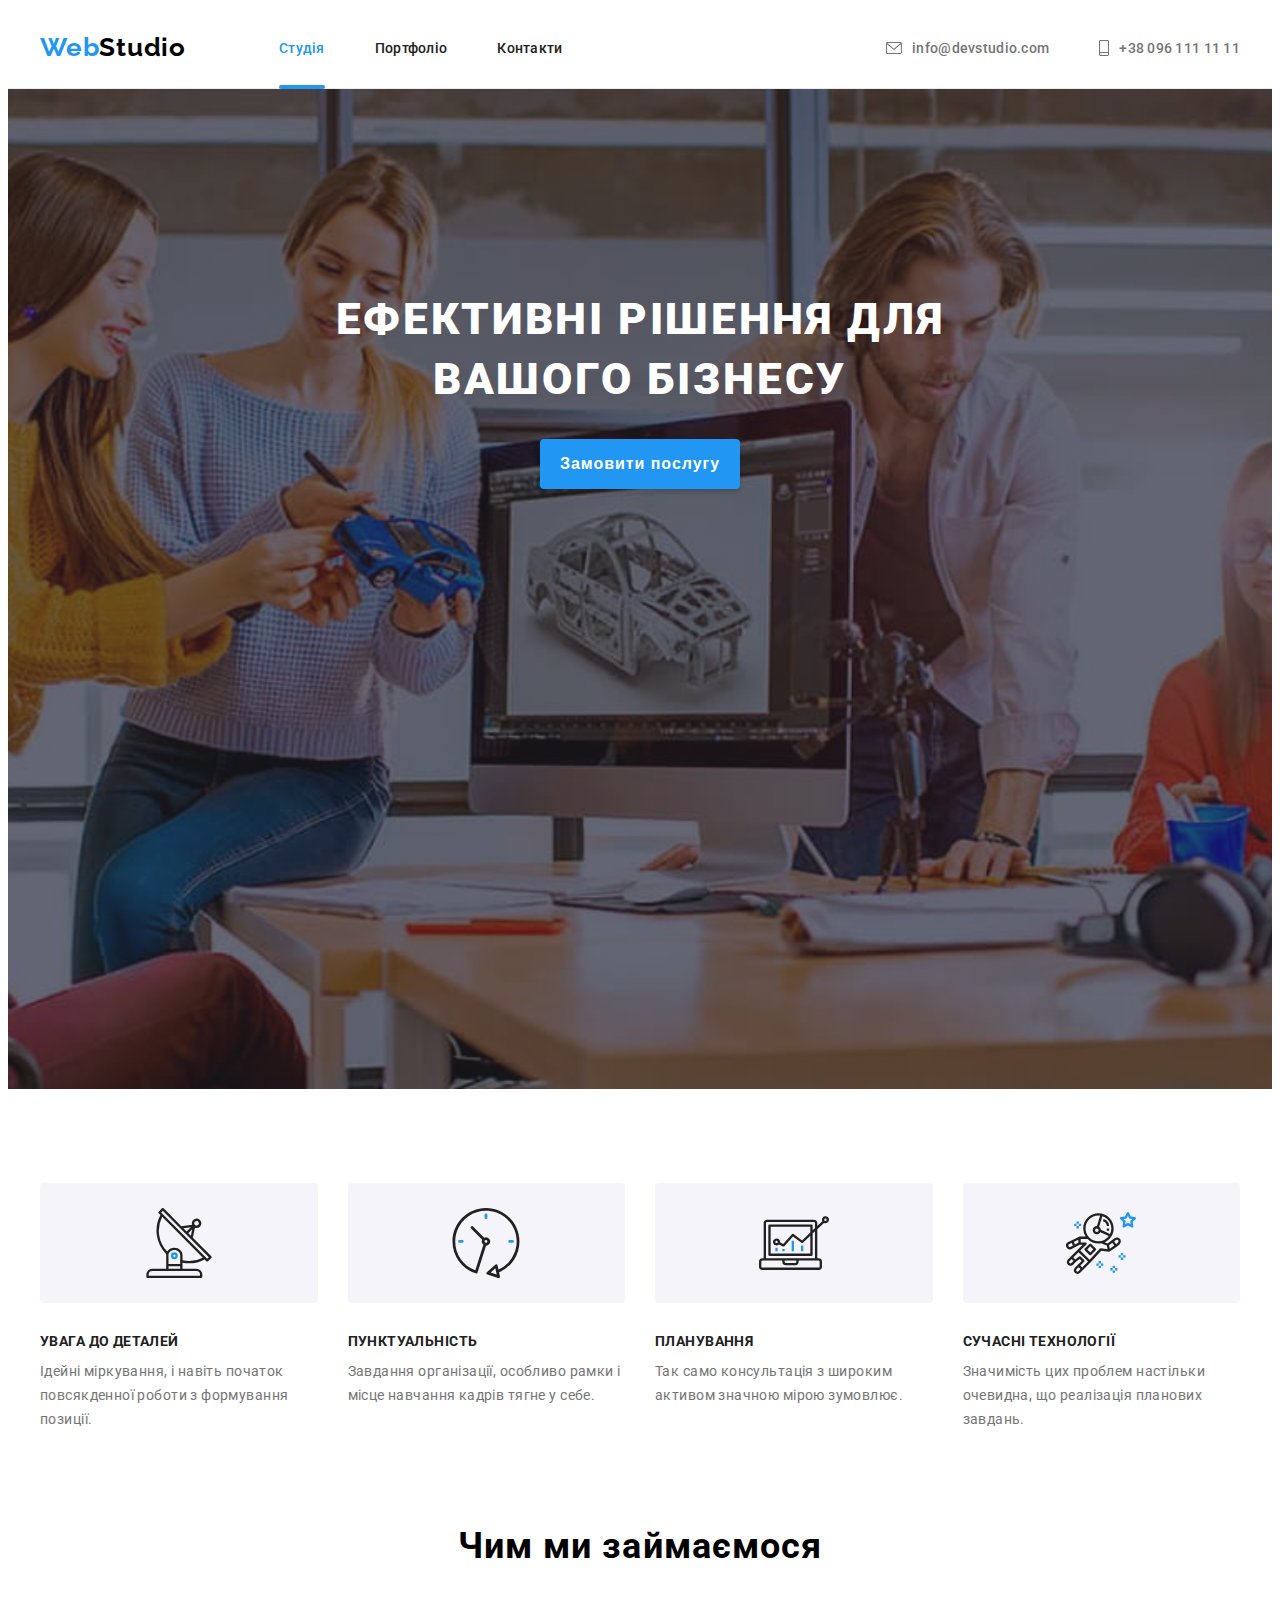
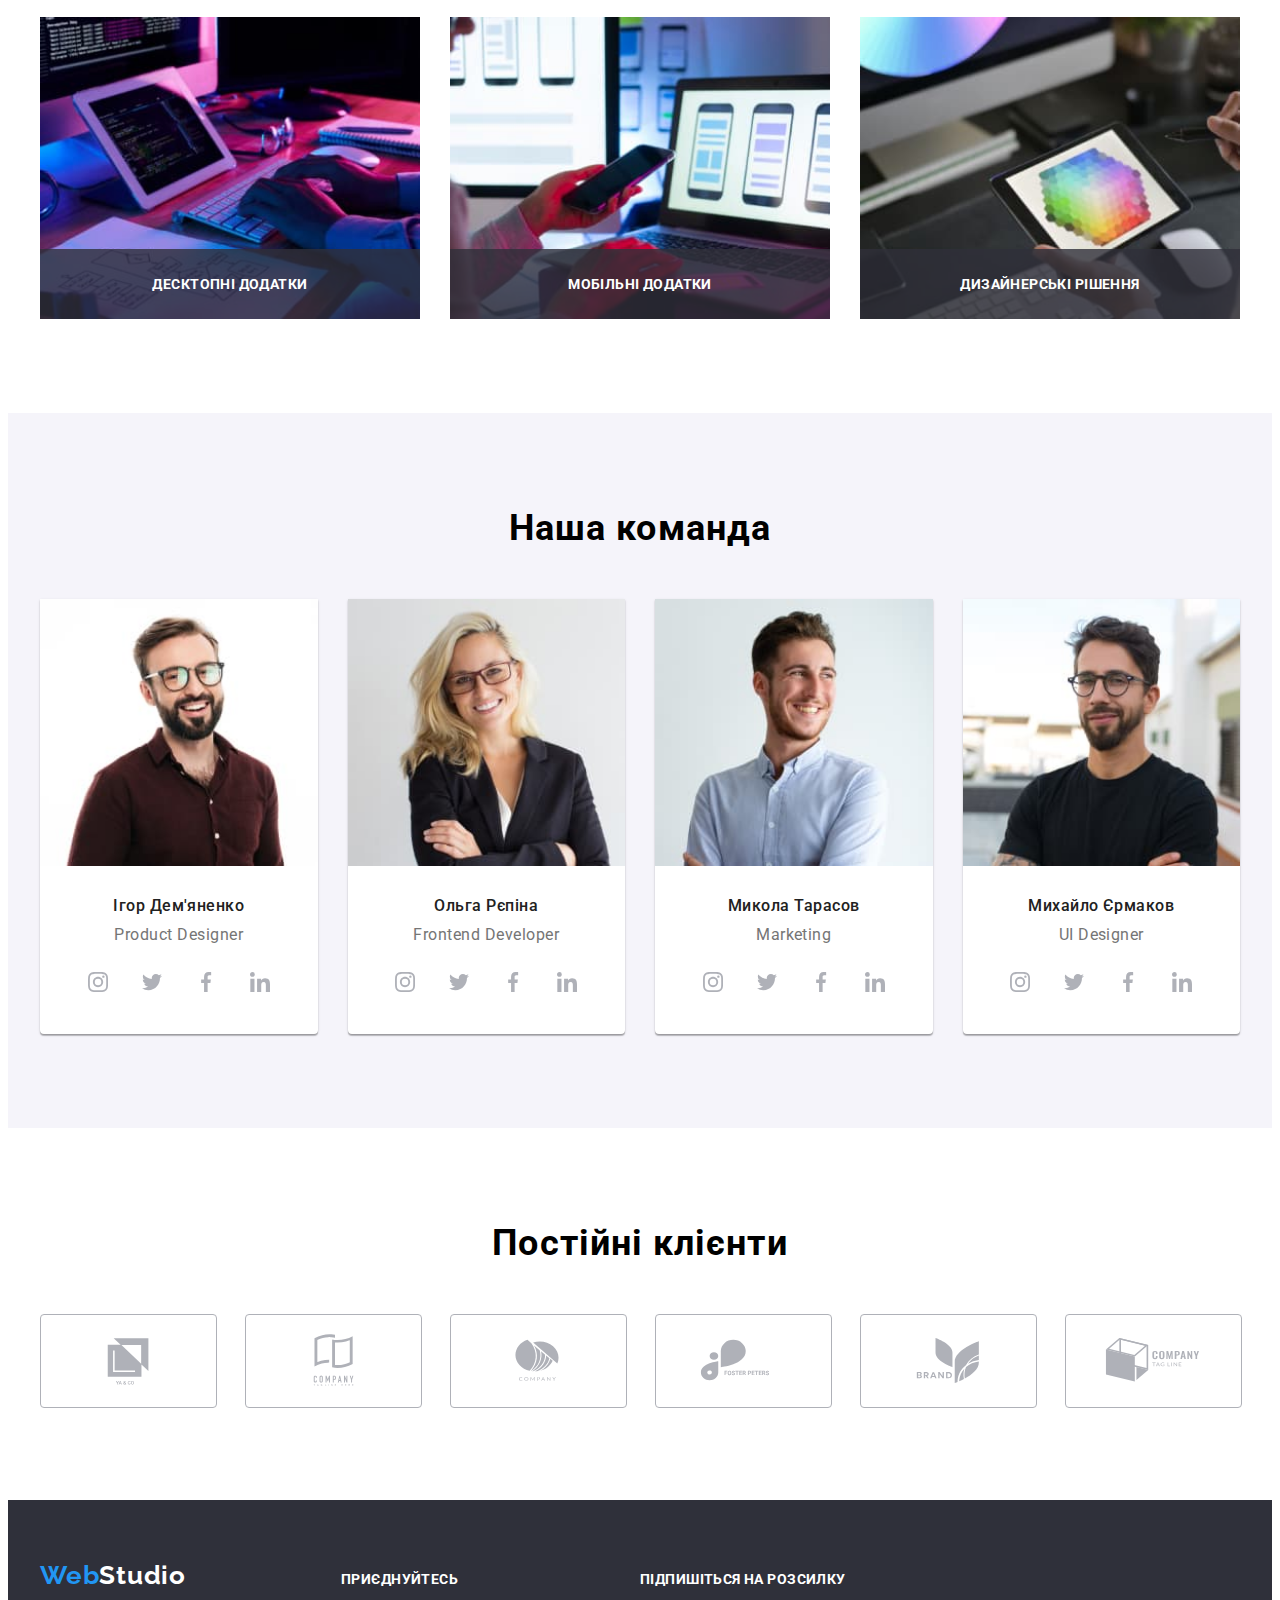
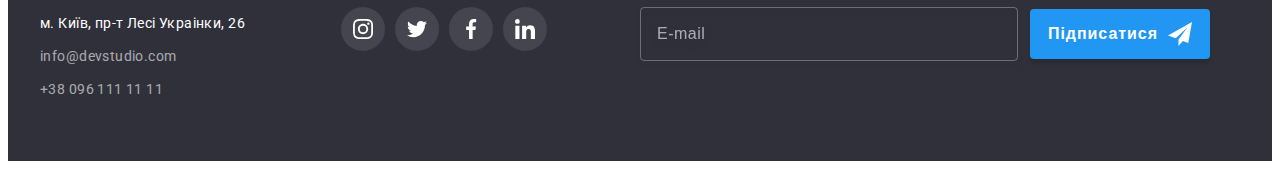
==== commit a0822b22: "add flex-grow,margin in team,fix modal" ====
--- a/index.html
+++ b/index.html
@@ -296,11 +296,11 @@
 									media="(min-width: 1200px)"
 								/>
 								<source
+									srcset="./images/team/olga-tab.jpg 1x, ./images/team/olga-tab-2x.jpg 2x"
+									media="(min-width: 768px)"
+								/>
+								<source
 									srcset="./images/team/olga-mob.jpg 1x, ./images/team/olga-mob-2x.jpg 2x"
-									media="(min-width: 768px)"
-								/>
-								<source
-									srcset="./images/team/olga-tab.jpg 1x, ./images/team/olga-tab-2x.jpg 2x"
 									media="(max-width: 767px)"
 								/>
 								<img src="./images/team/olga-mob-2x.jpg" alt="жінка блондинка усміхається" width="450" height="460" />
--- a/css/main.min.css
+++ b/css/main.min.css
@@ -1 +1 @@
-:root{--primary-text-color: #757575;--secondary-text-color: #212121;--brand-color: #2196f3;--black-text-color: #000000;--white-text-color: #ffffff;--footer-main-text-color: rgba(255, 255, 255, 0.6);--accent-color: #2196f3;--primary-bg-color: #ffffff;--secondary-bg-color: #f5f4fa;--hero-bg-color: #c4c4c4;--footer-bg-color: #2f303a;--overlay-bg-color: rgba(33, 150, 243, 0.9);--activity-bg-card-color: rgba(47, 48, 58, 0.8);--border-header-color: #ececec;--border-input-modal-color: rgba(33, 33, 33, 0.2);--border-footer-input-color: rgba(255, 255, 255, 0.3);--border-project-color: #eeeeee;--btn-color: #2196f3;--btn-accent-color: #188ce8;--btn-shadow: 0px 4px 4px rgba(0, 0, 0, 0.15);--filter-btn-color: #f5f4fa;--filter-btn-shadow: 0px 3px 1px rgba(0, 0, 0, 0.1), 0px 1px 2px rgba(0, 0, 0, 0.08), 0px 2px 2px rgba(0, 0, 0, 0.12);--team-card-shadow: 0px 1px 3px rgba(0, 0, 0, 0.12), 0px 1px 1px rgba(0, 0, 0, 0.14), 0px 2px 1px rgba(0, 0, 0, 0.2);--primary-icon-color: #afb1b8;--secondary-icon-color: #ffffff;--modal-icon-color: #212121;--icon-bg-color: #ffffff;--footer-icon-bg-color: rgba(255, 255, 255, 0.1);--overlay-bg-color: rgba(33, 150, 243, 0.9);--projects-card-shadow: 0px 1px 1px rgba(0, 0, 0, 0.12), 0px 4px 4px rgba(0, 0, 0, 0.06), 1px 4px 6px rgba(0, 0, 0, 0.16);--modal-shadow: 0px 1px 3px rgba(0, 0, 0, 0.12), 0px 1px 1px rgba(0, 0, 0, 0.14), 0px 2px 1px rgba(0, 0, 0, 0.2);--grad-img: linear-gradient(to right, rgba(47, 48, 58, 0.4), rgba(47, 48, 58, 0.4));--cubic: cubic-bezier(0.4, 0, 0.2, 1)}body{font-family:"Roboto",sans-serif;background-color:var(--primary-bg-color);color:var(--primary-text-color)}.is-hidden{opacity:0;visibility:hidden;pointer-events:none}.no-scroll{overflow:hidden}h1,h2,h3,h4,h5,h6,p{margin:0}img{display:block;max-width:100%;height:auto;width:100%}address{font-style:normal}.button{border:none;border-radius:4px;cursor:pointer}.list{padding:0;margin:0;list-style:none}.link{text-decoration:none;color:inherit}.visually-hidden{position:absolute;white-space:nowrap;width:1px;height:1px;overflow:hidden;border:0;padding:0;clip:rect(0 0 0 0);-webkit-clip-path:inset(50%);clip-path:inset(50%);margin:-1px}.section{padding-top:60px;padding-bottom:60px}@media screen and (min-width: 1200px){.section{padding-top:94px;padding-bottom:94px}}.container{width:100%;padding-left:15px;padding-right:15px;margin:0 auto}@media screen and (min-width: 480px){.container{max-width:480px}}@media screen and (min-width: 768px){.container{max-width:768px}}@media screen and (min-width: 1200px){.container{max-width:1200px}}.logo{font-family:"Raleway",sans-serif;font-weight:700;font-size:24px;line-height:1.1666666667;letter-spacing:.03em;color:var(--brand-color)}@media screen and (min-width: 1200px){.logo{font-weight:700;font-size:26px;line-height:1.1923076923;letter-spacing:.03em}}.hero-btn,.subscribe-btn,.order-btn{width:200px;height:50px;font-weight:700;font-size:16px;line-height:1.875;letter-spacing:.06em;display:flex;align-items:center;justify-content:center;text-align:center;color:var(--white-text-color);background-color:var(--btn-color);box-shadow:var(--btn-shadow);transition:background-color 250ms var(--cubic)}.hero-btn:hover,.hero-btn:focus,.subscribe-btn:hover,.subscribe-btn:focus,.order-btn:hover,.order-btn:focus{background-color:var(--btn-accent-color)}.soc-network{display:flex;justify-content:center;gap:10px}.soc-network__item{width:44px;height:44px}.soc-network__link{width:100%;height:100%;display:flex;justify-content:center;align-items:center;border-radius:50%;color:var(--primary-icon-color);transition:background-color 250ms var(--cubic),color 250ms var(--cubic)}.soc-network__link:hover,.soc-network__link:focus{background-color:var(--accent-color);color:var(--secondary-icon-color)}.soc-network__icon{fill:currentColor}.section-title{margin-bottom:30px;font-size:28px;line-height:1.1785714286;letter-spacing:.03em;text-align:center;color:var(--black-text-color)}@media screen and (min-width: 1200px){.section-title{margin-bottom:50px;font-size:36px;line-height:1.1666666667;letter-spacing:.03em}}.part-header{border-bottom:1px solid var(--border-header-color)}.part-header__container{display:flex;align-items:center;justify-content:space-between}.logo__part-black{color:var(--black-text-color)}.page-header__logo{padding:16px 0}@media screen and (min-width: 768px){.page-header__logo{margin-right:87px;padding-top:26px;padding-bottom:26px}}@media screen and (min-width: 1200px){.page-header__logo{margin-right:93px;padding-top:24px;padding-bottom:25px}}.part-header__nav{display:none}@media screen and (min-width: 768px){.part-header__nav{display:block;margin-right:auto}}.menu{display:flex;gap:50px}.menu__link{display:flex;padding:32px 0}.menu__link{position:relative;font-weight:500;font-size:14px;line-height:1.1428571429;letter-spacing:.02em;color:var(--secondary-text-color);transition:color 250ms var(--cubic)}.menu__link:hover,.menu__link:focus,.menu__link--current{color:var(--accent-color)}.menu__link::after,.menu__link.menu__link--current::after{content:"";position:absolute;left:0;bottom:-1px;width:100%;height:4px;display:flex;background-color:var(--accent-color);border-radius:2px;transform:scaleX(0);transition:transform 250ms var(--cubic)}.menu__link:hover::after,.menu__link:focus::after,.menu__link.menu__link--current::after{transform:scaleX(1)}.auth-contacts{display:none}@media screen and (min-width: 768px){.auth-contacts{display:flex;flex-direction:column;justify-content:center;gap:10px}}@media screen and (min-width: 1200px){.auth-contacts{display:flex;flex-direction:row;align-items:center;gap:50px}}@media screen and (min-width: 768px){.auth-contacts__link{display:inline-flex;align-items:center;font-weight:500;font-size:14px;line-height:1.1428571429;letter-spacing:.02em;color:var(--primary-text-color);transition:color 250ms var(--cubic)}.auth-contacts__link:hover,.auth-contacts__link:focus{color:var(--accent-color)}}@media screen and (min-width: 1200px){.auth-contacts__link{padding:32px 0}}@media screen and (min-width: 768px){.auth-contacts__icon-mail{width:14px;height:10px;fill:currentColor;margin-right:8px}}@media screen and (min-width: 1200px){.auth-contacts__icon-mail{width:16px;height:12px;margin-right:10px}}@media screen and (min-width: 768px){.auth-contacts__icon-tel{width:10px;height:14px;fill:currentColor;margin-right:8px}}@media screen and (min-width: 1200px){.auth-contacts__icon-tel{width:10px;height:16px;margin-right:10px}}.mobile-menu{position:fixed;top:0;left:0;z-index:5;width:100vw;height:100dvh;padding-top:48px;padding-bottom:48px;background-color:var(--primary-bg-color)}.mobile-menu__container{height:100%;padding-left:15px;display:flex;flex-direction:column;justify-content:space-between;overflow:auto}@media screen and (min-width: 480px){.mobile-menu{padding-left:40px}}@media screen and (min-width: 768px){.mobile-menu{display:none}}.mobile-btn-menu{width:40px;height:40px;display:flex;align-items:center;justify-content:center;background-color:rgba(0,0,0,0);border:none;cursor:pointer;transition:fill 250ms var(--cubic)}.mobile-btn-menu:focus{fill:var(--accent-color)}@media screen and (min-width: 768px){.mobile-btn-menu{display:none}}.mobile-btn-close{position:absolute;top:10px;right:15px;width:40px;height:40px;display:flex;align-items:center;justify-content:center;background-color:rgba(0,0,0,0);border:none;cursor:pointer;transition:fill 250ms var(--cubic)}.mobile-btn-close:focus{fill:var(--accent-color)}@media screen and (min-width: 768px){.mobile-btn-close{display:none}}.mobile-nav__item:not(:last-child){margin-bottom:32px}.mobile-nav__link{font-weight:500;font-size:40px;line-height:1.2;letter-spacing:.02em;color:var(--secondary-text-color);transition:color 250ms var(--cubic)}.mobile-nav__link:focus,.mobile-nav__link--current{color:var(--accent-color)}.mobile-contacts{margin-bottom:64px}.mobile-contacts__item:not(:last-child){margin-bottom:32px}.mobile-contacts__tel{font-weight:500;font-size:33px;line-height:1.1764705882;letter-spacing:.02em;color:var(--brand-color)}@media screen and (min-width: 480px){.mobile-contacts__tel{font-size:34px}}.mobile-contacts__mail{font-weight:500;font-size:24px;line-height:1.1666666667;letter-spacing:.02em;color:var(--primary-text-color)}.mobile-soc{display:flex;flex-wrap:wrap}.mobile-soc__link{font-weight:500;font-size:16px;line-height:1.2222222222;letter-spacing:.02em;color:var(--brand-color)}@media screen and (min-width: 480px){.mobile-soc__link{font-size:18px}}.mobile-soc__item:not(:last-child){padding-right:10px;border-right:1px solid rgba(33,33,33,.2)}.mobile-soc__item:not(:first-child){padding-left:10px}.page-hero{height:400px;padding:118px 0;margin:0 auto;background-color:var(--hero-bg-color);background-image:var(--grad-img),url(../images/hero-bg-mob.jpg);background-repeat:no-repeat;background-position:center;background-size:cover}@media(min-device-pixel-ratio: 2),(-webkit-min-device-pixel-ratio: 2),(min-resolution: 192dpi),(min-resolution: 2dppx){.page-hero{background-image:var(--grad-img),url(../images/hero-bg-mob-2x.jpg)}}@media screen and (min-width: 480px){.page-hero{background-image:var(--grad-img),url(../images/hero-bg-tab.jpg)}}@media screen and (min-width: 480px)and (min-device-pixel-ratio: 2),screen and (min-width: 480px)and (-webkit-min-device-pixel-ratio: 2),screen and (min-width: 480px)and (min-resolution: 192dpi),screen and (min-width: 480px)and (min-resolution: 2dppx){.page-hero{background-image:var(--grad-img),url(../images/hero-bg-tab-2x.jpg)}}@media screen and (min-width: 768px){.page-hero{background-image:var(--grad-img),url(../images/hero-bg-desk.jpg)}}@media screen and (min-width: 768px)and (min-device-pixel-ratio: 2),screen and (min-width: 768px)and (-webkit-min-device-pixel-ratio: 2),screen and (min-width: 768px)and (min-resolution: 192dpi),screen and (min-width: 768px)and (min-resolution: 2dppx){.page-hero{background-image:var(--grad-img),url(../images/hero-bg-desk-2x.jpg)}}@media screen and (min-width: 1200px){.page-hero{max-width:1600px;height:600px;padding:200px 0}}.page-hero__container{text-align:center;display:flex;flex-direction:column;justify-content:center;align-items:center}.page-hero__title{max-width:360px;margin-bottom:30px;font-weight:900;font-size:26px;line-height:1.6153846154;letter-spacing:.06em;text-transform:uppercase;color:var(--white-text-color)}@media screen and (min-width: 1200px){.page-hero__title{max-width:696px;font-weight:900;font-size:44px;line-height:1.3636363636;letter-spacing:.06em}}.benefits{display:flex;flex-wrap:wrap;gap:30px}@media screen and (min-width: 768px){.benefits__item{flex-basis:calc((100% - 30px)/2)}}@media screen and (min-width: 1200px){.benefits__item{flex-basis:calc((100% - 90px)/4)}}.benefits__icon-wrap{height:120px;margin-bottom:30px;display:flex;justify-content:center;align-items:center;background-color:var(--secondary-bg-color);border-radius:4px}.benefits__title{margin-bottom:10px;text-align:center;font-size:14px;line-height:1.1428571429;letter-spacing:.03em;text-transform:uppercase;color:var(--secondary-text-color)}@media screen and (min-width: 768px){.benefits__title{text-align:start}}.benefits__text{font-size:14px;line-height:1.7142857143;letter-spacing:.03em;color:var(--primary-text-color)}.page-activity{padding-top:0;display:none}@media screen and (min-width: 1200px){.page-activity{display:block}}.activity{display:flex;gap:30px}.activity__item{position:relative;flex-basis:calc((100% - 60px)/3)}.activity__item-wrap{position:absolute;right:0;bottom:0;width:100%;height:70px;display:flex;justify-content:center;align-items:center;background-color:var(--activity-bg-card-color)}.activity__item-title{font-weight:700;font-size:14px;line-height:1.1428571429;letter-spacing:.03em;text-align:center;text-transform:uppercase;color:var(--white-text-color)}.page-team{background-color:var(--secondary-bg-color)}@media screen and (min-width: 768px){.team-member{display:flex;flex-wrap:wrap;gap:30px}}.team-member__item{border-radius:0px 0px 4px 4px;background-color:var(--primary-bg-color);box-shadow:var(--team-card-shadow)}.team-member__item:not(:last-child){margin-bottom:30px}@media screen and (min-width: 768px){.team-member__item{margin-bottom:0;flex-basis:calc((100% - 30px)/2)}}@media screen and (min-width: 1200px){.team-member__item{flex-basis:calc((100% - 90px)/4)}}.team-member__content{padding:30px 32px;text-align:center}.team-member__name{margin-bottom:10px;font-weight:500;font-size:16px;line-height:1.1875;letter-spacing:.03em;text-align:center;color:var(--secondary-text-color)}.team-member__pos{margin-bottom:16px;font-size:16px;line-height:1.1875;letter-spacing:.03em;text-align:center;color:var(--primary-text-color)}.clients{display:flex;align-items:center;justify-content:center;flex-wrap:wrap;gap:30px}.clients__item{height:92px;flex-basis:calc((100% - 30px)/2)}@media screen and (min-width: 768px){.clients__item{flex-basis:calc((100% - 60px)/3)}}@media screen and (min-width: 1200px){.clients__item{flex-wrap:nowrap;flex-basis:calc((100% - 150px)/6)}}.clients__link{width:100%;height:100%;display:flex;justify-content:center;align-items:center;border:1px solid var(--primary-icon-color);border-radius:4px;color:var(--primary-icon-color);transition:color 250ms var(--cubic),border 250ms var(--cubic)}.clients__link:hover,.clients__link:focus{color:var(--accent-color);border:1px solid var(--accent-color)}.clients__icon{fill:currentColor}.part-footer{padding:60px 0;background-color:var(--footer-bg-color)}.part-footer__container{display:flex;flex-wrap:wrap;justify-content:center}@media screen and (min-width: 768px){.part-footer__container{align-items:baseline}}@media screen and (min-width: 1200px){.part-footer__container{flex-wrap:nowrap;justify-content:space-between}}.footer-inner{display:flex;flex-direction:column;gap:60px;margin-bottom:60px;justify-content:center;align-items:center}@media screen and (min-width: 768px){.footer-inner{flex-direction:row;text-align:left;gap:165px;align-items:baseline}}@media screen and (min-width: 1200px){.footer-inner{gap:70px;margin-right:93px;margin-bottom:0}}.part-footer__address{text-align:center}@media screen and (min-width: 768px){.part-footer__address{text-align:center}}@media screen and (min-width: 1200px){.part-footer__address{width:231px;text-align:left}}.page-footer__logo{display:block;margin-bottom:28px}@media screen and (min-width: 768px){.page-footer__logo{margin-bottom:20px}}.logo__part-white{color:var(--white-text-color)}.auth-address{display:flex;flex-direction:column;align-items:center;justify-content:center;gap:12px}@media screen and (min-width: 768px){.auth-address{gap:8px}}@media screen and (min-width: 1200px){.auth-address{align-items:flex-start;gap:9px}}.auth-address__link{font-size:14px;line-height:1.7142857143;letter-spacing:.03em;color:var(--footer-main-text-color);transition:color 250ms var(--cubic)}.auth-address__link:hover,.auth-address__link:focus{color:var(--accent-color)}.auth-address__link--white{color:var(--white-text-color)}.soc-invite{display:flex;flex-direction:column;align-items:center;justify-content:center}@media screen and (min-width: 1200px){.soc-invite{align-items:flex-start}}.soc-invite__title{margin-bottom:20px;font-weight:700;font-size:14px;line-height:1.1428571429;letter-spacing:.03em;text-transform:uppercase;color:var(--white-text-color)}.soc-network__link--bottom{color:var(--secondary-icon-color);background-color:rgba(255,255,255,.1)}.subscription{width:100%;display:flex;flex-direction:column;justify-content:center;align-items:center}@media screen and (min-width: 1200px){.subscription{align-items:flex-start}}.subscription__title{margin-bottom:20px;font-weight:700;font-size:14px;line-height:1.1428571429;letter-spacing:.03em;text-transform:uppercase;color:var(--white-text-color)}.form-subscription{width:100%;max-width:570px;display:flex;flex-direction:column;justify-content:center;align-items:center;gap:20px}@media screen and (min-width: 1200px){.form-subscription{flex-direction:row;gap:12px}}.form-subscription__input{width:100%;max-width:450px;height:50px;padding-left:16px;font-size:16px;line-height:1.25;letter-spacing:.03em;color:var(--white-text-color);background-color:inherit;outline:rgba(0,0,0,0);border:1px solid rgba(255,255,255,.3);border-radius:4px;filter:drop-shadow(0px 4px 4px rgba(0, 0, 0, 0.15));transition:border-color 250ms var(--cubic)}.form-subscription__input::-moz-placeholder{font-size:16px;line-height:1.25;letter-spacing:.03em;align-items:center;color:rgba(255,255,255,.6)}.form-subscription__input:-ms-input-placeholder{font-size:16px;line-height:1.25;letter-spacing:.03em;align-items:center;color:rgba(255,255,255,.6)}.form-subscription__input::placeholder{font-size:16px;line-height:1.25;letter-spacing:.03em;align-items:center;color:rgba(255,255,255,.6)}.form-subscription__input:focus,.form-subscription__input:hover{border-color:var(--accent-color)}@media screen and (min-width: 768px){.form-subscription__input{max-width:450px}}@media screen and (min-width: 1200px){.form-subscription__input{margin-bottom:0;max-width:358px}}.form-subscription__icon{margin-left:10px;fill:currentColor}.backdrop{position:fixed;top:0;width:100%;height:100%;opacity:1;background-color:rgba(0,0,0,.2);transition:opacity 250ms var(--cubic),visibility 250ms var(--cubic)}.modal{position:absolute;top:50%;left:50%;overflow:auto;min-width:100%;max-height:550px;padding:25px;background-color:var(--primary-bg-color);border-radius:4px;box-shadow:var(--modal-shadow);transform:translate(-50%, -50%) scale(1);transition:transform 700ms var(--cubic)}@media screen and (min-width: 480px){.modal{min-width:450px;max-height:609px;padding:40px}}@media screen and (min-width: 1200px){.modal{width:528px;min-height:581px}}.backdrop.is-hidden .modal{transform:translate(-50%, -50%) scale(1.5)}.modal__btn-close{position:absolute;top:8px;right:8px;width:30px;height:30px;display:flex;align-items:center;justify-content:center;background-color:rgba(0,0,0,0);border:1px solid rgba(0,0,0,.1);border-radius:50%;cursor:pointer;transition:fill 250ms var(--cubic)}.modal__btn-close:hover,.modal__btn-close:focus{fill:var(--accent-color)}.modal__title{min-width:300px;margin:0 auto;margin-bottom:8px;font-weight:700;font-size:18px;line-height:1.5;letter-spacing:.03em;text-align:center;color:var(--secondary-text-color)}@media screen and (min-width: 480px){.modal__title{min-width:370px;margin-bottom:12px;font-weight:700;font-size:20px;line-height:1.5;letter-spacing:.03em}}@media screen and (min-width: 1200px){.modal__title{min-width:448px;font-weight:700;font-size:20px;line-height:1.15;letter-spacing:.03em}}.order-form__field{display:flex;flex-direction:column;margin-bottom:10px}.order-form__field:nth-of-type(4n){margin-bottom:20px}.order-form__label{margin-bottom:4px;font-size:12px;line-height:1.1666666667;letter-spacing:.01em;color:var(--primary-text-color)}.order-form__wrap{position:relative}.order-form__input{width:100%;font-size:16px;line-height:1.25;letter-spacing:.03em;color:var(--black-text-color);border:1px solid rgba(33,33,33,.2);border-radius:4px;outline:rgba(0,0,0,0);transition:border-color 250ms var(--cubic)}.order-form__input::-moz-placeholder{color:var(--primary-text-color)}.order-form__input:-ms-input-placeholder{color:var(--primary-text-color)}.order-form__input::placeholder{color:var(--primary-text-color)}.order-form__input:focus,.order-form__input:hover{border-color:var(--accent-color)}.order-form__user{padding:9px 10px 9px 30px}@media screen and (min-width: 480px){.order-form__user{height:40px;padding:11px 12px 11px 42px}}.order-form__icon{position:absolute;top:50%;left:12px;transform:translateY(-50%);transition:fill 250ms var(--cubic)}.order-form__input:focus+.order-form__icon{fill:var(--accent-color)}.order-form__comment{padding:12px 16px;resize:none}@media screen and (min-width: 480px){.order-form__comment{height:120px}}@media screen and (min-width: 480px){.order-form__comment::-moz-placeholder{font-size:14px;line-height:1.1428571429;letter-spacing:.01em;color:rgba(117,117,117,.5)}.order-form__comment:-ms-input-placeholder{font-size:14px;line-height:1.1428571429;letter-spacing:.01em;color:rgba(117,117,117,.5)}.order-form__comment::placeholder{font-size:14px;line-height:1.1428571429;letter-spacing:.01em;color:rgba(117,117,117,.5)}}@media screen and (min-width: 1200px){.order-form__comment::-moz-placeholder{font-size:12px;line-height:1.1666666667;letter-spacing:.01em}.order-form__comment:-ms-input-placeholder{font-size:12px;line-height:1.1666666667;letter-spacing:.01em}.order-form__comment::placeholder{font-size:12px;line-height:1.1666666667;letter-spacing:.01em}}.policy{margin-bottom:20px;display:flex;align-items:center;justify-content:center;gap:8px}@media screen and (min-width: 480px){.policy{margin-bottom:30px}}@media screen and (min-width: 480px){.policy__text{font-size:12px;line-height:1.1666666667;letter-spacing:.03em;color:var(--primary-text-color)}}@media screen and (min-width: 1200px){.policy__text{font-size:14px;line-height:1.7142857143;letter-spacing:.03em}}.policy__icon{fill:var(--secondary-icon-color);border:2px solid #212121;border-radius:2px;transition:border-color 250ms var(--cubic),background-color 250ms var(--cubic)}.policy__checkbox:checked+.policy__icon{border-color:rgba(0,0,0,0);background-color:var(--accent-color)}.policy__checkbox:focus+.policy__icon,.policy__checkbox:hover+.policy__icon{border-color:var(--accent-color)}.policy__link{position:relative;text-decoration:underline;font-size:12px;line-height:1.1666666667;letter-spacing:.03em;color:var(--accent-color)}@media screen and (min-width: 480px){.policy__link{text-decoration:none}}@media screen and (min-width: 1200px){.policy__link{font-size:14px;line-height:1.7142857143;letter-spacing:.03em}}.policy__link::after{content:" ";position:absolute;bottom:1px;left:0;width:100%;height:1px;background-color:var(--accent-color)}.order-form__btn-wrap{display:flex;justify-content:center}.filter-set{max-width:326px;margin-bottom:40px;display:flex;gap:8px;flex-wrap:wrap}@media screen and (min-width: 768px){.filter-set{max-width:100%;margin-bottom:30px;flex-wrap:nowrap;justify-content:center;align-items:center}}@media screen and (min-width: 1200px){.filter-set{margin-bottom:50px}}.filter-set__btn{padding:6px 22px;display:block;font-weight:500;font-size:16px;line-height:1.625;letter-spacing:.03em;text-align:center;color:var(--secondary-text-color);background-color:var(--filter-btn-color);transition:color 250ms var(--cubic),background-color 250ms var(--cubic),box-shadow 250ms var(--cubic)}.filter-set__btn:hover,.filter-set__btn:focus,.filter-set__btn--current{color:var(--white-text-color);background-color:var(--accent-color);box-shadow:var(--filter-btn-shadow)}.card-set{display:flex;flex-wrap:wrap;gap:30px}.card-set__item{flex-basis:100%}@media screen and (min-width: 768px){.card-set__item{flex-basis:calc((100% - 30px)/2)}}@media screen and (min-width: 1200px){.card-set__item{flex-basis:calc((100% - 60px)/3)}}.project{display:block;transition:box-shadow 250ms var(--cubic)}.project:hover,.project:focus{box-shadow:var(--projects-card-shadow)}.project__overlay{position:relative;overflow:hidden}.project__overlay-text{position:absolute;top:0;left:0;width:100%;height:100%;padding:63px 24px;font-size:18px;line-height:1.5555555556;letter-spacing:.03em;color:var(--white-text-color);background-color:var(--overlay-bg-color);transform:translateY(100%);transition:transform 250ms var(--cubic)}.project:hover .project__overlay-text,.project:focus .project__overlay-text{transform:translateY(0)}.project__content{padding:20px 24px;border:1px solid var(--border-project-color);border-top:0}.project__title{margin-bottom:4px;font-size:18px;line-height:2;letter-spacing:.06em;color:var(--secondary-text-color)}.project__type{font-size:16px;line-height:1.875;letter-spacing:.03em;color:var(--primary-text-color)}/*# sourceMappingURL=main.min.css.map */+:root{--primary-text-color: #757575;--secondary-text-color: #212121;--brand-color: #2196f3;--black-text-color: #000000;--white-text-color: #ffffff;--footer-main-text-color: rgba(255, 255, 255, 0.6);--accent-color: #2196f3;--primary-bg-color: #ffffff;--secondary-bg-color: #f5f4fa;--hero-bg-color: #c4c4c4;--footer-bg-color: #2f303a;--overlay-bg-color: rgba(33, 150, 243, 0.9);--activity-bg-card-color: rgba(47, 48, 58, 0.8);--border-header-color: #ececec;--border-input-modal-color: rgba(33, 33, 33, 0.2);--border-footer-input-color: rgba(255, 255, 255, 0.3);--border-project-color: #eeeeee;--btn-color: #2196f3;--btn-accent-color: #188ce8;--btn-shadow: 0px 4px 4px rgba(0, 0, 0, 0.15);--filter-btn-color: #f5f4fa;--filter-btn-shadow: 0px 3px 1px rgba(0, 0, 0, 0.1), 0px 1px 2px rgba(0, 0, 0, 0.08), 0px 2px 2px rgba(0, 0, 0, 0.12);--team-card-shadow: 0px 1px 3px rgba(0, 0, 0, 0.12), 0px 1px 1px rgba(0, 0, 0, 0.14), 0px 2px 1px rgba(0, 0, 0, 0.2);--primary-icon-color: #afb1b8;--secondary-icon-color: #ffffff;--modal-icon-color: #212121;--icon-bg-color: #ffffff;--footer-icon-bg-color: rgba(255, 255, 255, 0.1);--overlay-bg-color: rgba(33, 150, 243, 0.9);--projects-card-shadow: 0px 1px 1px rgba(0, 0, 0, 0.12), 0px 4px 4px rgba(0, 0, 0, 0.06), 1px 4px 6px rgba(0, 0, 0, 0.16);--modal-shadow: 0px 1px 3px rgba(0, 0, 0, 0.12), 0px 1px 1px rgba(0, 0, 0, 0.14), 0px 2px 1px rgba(0, 0, 0, 0.2);--grad-img: linear-gradient(to right, rgba(47, 48, 58, 0.4), rgba(47, 48, 58, 0.4));--cubic: cubic-bezier(0.4, 0, 0.2, 1)}body{font-family:"Roboto",sans-serif;background-color:var(--primary-bg-color);color:var(--primary-text-color)}.is-hidden{opacity:0;visibility:hidden;pointer-events:none}.no-scroll{overflow:hidden}h1,h2,h3,h4,h5,h6,p{margin:0}img{display:block;max-width:100%;height:auto;width:100%}address{font-style:normal}.button{border:none;border-radius:4px;cursor:pointer}.list{padding:0;margin:0;list-style:none}.link{text-decoration:none;color:inherit}.visually-hidden{position:absolute;white-space:nowrap;width:1px;height:1px;overflow:hidden;border:0;padding:0;clip:rect(0 0 0 0);-webkit-clip-path:inset(50%);clip-path:inset(50%);margin:-1px}.section{padding-top:60px;padding-bottom:60px}@media screen and (min-width: 1200px){.section{padding-top:94px;padding-bottom:94px}}.container{width:100%;padding-left:15px;padding-right:15px;margin:0 auto}@media screen and (min-width: 480px){.container{max-width:480px}}@media screen and (min-width: 768px){.container{max-width:768px}}@media screen and (min-width: 1200px){.container{max-width:1200px}}.logo{font-family:"Raleway",sans-serif;font-weight:700;font-size:24px;line-height:1.1666666667;letter-spacing:.03em;color:var(--brand-color)}@media screen and (min-width: 1200px){.logo{font-weight:700;font-size:26px;line-height:1.1923076923;letter-spacing:.03em}}.hero-btn,.subscribe-btn,.order-btn{width:200px;height:50px;font-weight:700;font-size:16px;line-height:1.875;letter-spacing:.06em;display:flex;align-items:center;justify-content:center;text-align:center;color:var(--white-text-color);background-color:var(--btn-color);box-shadow:var(--btn-shadow);transition:background-color 250ms var(--cubic)}.hero-btn:hover,.hero-btn:focus,.subscribe-btn:hover,.subscribe-btn:focus,.order-btn:hover,.order-btn:focus{background-color:var(--btn-accent-color)}.soc-network{display:flex;justify-content:center;gap:10px}.soc-network__item{width:44px;height:44px}.soc-network__link{width:100%;height:100%;display:flex;justify-content:center;align-items:center;border-radius:50%;color:var(--primary-icon-color);transition:background-color 250ms var(--cubic),color 250ms var(--cubic)}.soc-network__link:hover,.soc-network__link:focus{background-color:var(--accent-color);color:var(--secondary-icon-color)}.soc-network__icon{fill:currentColor}.section-title{margin-bottom:30px;font-size:28px;line-height:1.1785714286;letter-spacing:.03em;text-align:center;color:var(--black-text-color)}@media screen and (min-width: 1200px){.section-title{margin-bottom:50px;font-size:36px;line-height:1.1666666667;letter-spacing:.03em}}.part-header{border-bottom:1px solid var(--border-header-color)}.part-header__container{display:flex;align-items:center;justify-content:space-between}.logo__part-black{color:var(--black-text-color)}.page-header__logo{padding:16px 0}@media screen and (min-width: 768px){.page-header__logo{margin-right:87px;padding-top:26px;padding-bottom:26px}}@media screen and (min-width: 1200px){.page-header__logo{margin-right:93px;padding-top:24px;padding-bottom:25px}}.part-header__nav{display:none}@media screen and (min-width: 768px){.part-header__nav{display:block;margin-right:auto}}.menu{display:flex;gap:50px}.menu__link{display:flex;padding:32px 0}.menu__link{position:relative;font-weight:500;font-size:14px;line-height:1.1428571429;letter-spacing:.02em;color:var(--secondary-text-color);transition:color 250ms var(--cubic)}.menu__link:hover,.menu__link:focus,.menu__link--current{color:var(--accent-color)}.menu__link::after,.menu__link.menu__link--current::after{content:"";position:absolute;left:0;bottom:-1px;width:100%;height:4px;display:flex;background-color:var(--accent-color);border-radius:2px;transform:scaleX(0);transition:transform 250ms var(--cubic)}.menu__link:hover::after,.menu__link:focus::after,.menu__link.menu__link--current::after{transform:scaleX(1)}.auth-contacts{display:none}@media screen and (min-width: 768px){.auth-contacts{display:flex;flex-direction:column;justify-content:center;gap:10px}}@media screen and (min-width: 1200px){.auth-contacts{display:flex;flex-direction:row;align-items:center;gap:50px}}@media screen and (min-width: 768px){.auth-contacts__link{display:inline-flex;align-items:center;font-weight:500;font-size:14px;line-height:1.1428571429;letter-spacing:.02em;color:var(--primary-text-color);transition:color 250ms var(--cubic)}.auth-contacts__link:hover,.auth-contacts__link:focus{color:var(--accent-color)}}@media screen and (min-width: 1200px){.auth-contacts__link{padding:32px 0}}@media screen and (min-width: 768px){.auth-contacts__icon-mail{width:14px;height:10px;fill:currentColor;margin-right:8px}}@media screen and (min-width: 1200px){.auth-contacts__icon-mail{width:16px;height:12px;margin-right:10px}}@media screen and (min-width: 768px){.auth-contacts__icon-tel{width:10px;height:14px;fill:currentColor;margin-right:8px}}@media screen and (min-width: 1200px){.auth-contacts__icon-tel{width:10px;height:16px;margin-right:10px}}.mobile-menu{position:fixed;top:0;left:0;z-index:5;width:100vw;height:100dvh;padding-top:48px;padding-bottom:48px;background-color:var(--primary-bg-color)}.mobile-menu__container{height:100%;padding-left:15px;display:flex;flex-direction:column;justify-content:space-between;overflow:auto}@media screen and (min-width: 480px){.mobile-menu{padding-left:40px}}@media screen and (min-width: 768px){.mobile-menu{display:none}}.mobile-btn-menu{width:40px;height:40px;display:flex;align-items:center;justify-content:center;background-color:rgba(0,0,0,0);border:none;cursor:pointer;transition:fill 250ms var(--cubic)}.mobile-btn-menu:focus{fill:var(--accent-color)}@media screen and (min-width: 768px){.mobile-btn-menu{display:none}}.mobile-btn-close{position:absolute;top:10px;right:15px;width:40px;height:40px;display:flex;align-items:center;justify-content:center;background-color:rgba(0,0,0,0);border:none;cursor:pointer;transition:fill 250ms var(--cubic)}.mobile-btn-close:focus{fill:var(--accent-color)}@media screen and (min-width: 768px){.mobile-btn-close{display:none}}.mobile-nav__item:not(:last-child){margin-bottom:32px}.mobile-nav__link{font-weight:500;font-size:40px;line-height:1.2;letter-spacing:.02em;color:var(--secondary-text-color);transition:color 250ms var(--cubic)}.mobile-nav__link:focus,.mobile-nav__link--current{color:var(--accent-color)}.mobile-contacts{margin-bottom:64px}.mobile-contacts__item:not(:last-child){margin-bottom:32px}.mobile-contacts__tel{font-weight:500;font-size:33px;line-height:1.1764705882;letter-spacing:.02em;color:var(--brand-color)}@media screen and (min-width: 480px){.mobile-contacts__tel{font-size:34px}}.mobile-contacts__mail{font-weight:500;font-size:24px;line-height:1.1666666667;letter-spacing:.02em;color:var(--primary-text-color)}.mobile-soc{display:flex;flex-wrap:wrap}.mobile-soc__link{font-weight:500;font-size:16px;line-height:1.2222222222;letter-spacing:.02em;color:var(--brand-color)}@media screen and (min-width: 480px){.mobile-soc__link{font-size:18px}}.mobile-soc__item:not(:last-child){padding-right:10px;border-right:1px solid rgba(33,33,33,.2)}.mobile-soc__item:not(:first-child){padding-left:10px}.page-hero{height:400px;padding:118px 0;margin:0 auto;background-color:var(--hero-bg-color);background-image:var(--grad-img),url(../images/hero-bg-mob.jpg);background-repeat:no-repeat;background-position:center;background-size:cover}@media(min-device-pixel-ratio: 2),(-webkit-min-device-pixel-ratio: 2),(min-resolution: 192dpi),(min-resolution: 2dppx){.page-hero{background-image:var(--grad-img),url(../images/hero-bg-mob-2x.jpg)}}@media screen and (min-width: 480px){.page-hero{background-image:var(--grad-img),url(../images/hero-bg-tab.jpg)}}@media screen and (min-width: 480px)and (min-device-pixel-ratio: 2),screen and (min-width: 480px)and (-webkit-min-device-pixel-ratio: 2),screen and (min-width: 480px)and (min-resolution: 192dpi),screen and (min-width: 480px)and (min-resolution: 2dppx){.page-hero{background-image:var(--grad-img),url(../images/hero-bg-tab-2x.jpg)}}@media screen and (min-width: 768px){.page-hero{background-image:var(--grad-img),url(../images/hero-bg-desk.jpg)}}@media screen and (min-width: 768px)and (min-device-pixel-ratio: 2),screen and (min-width: 768px)and (-webkit-min-device-pixel-ratio: 2),screen and (min-width: 768px)and (min-resolution: 192dpi),screen and (min-width: 768px)and (min-resolution: 2dppx){.page-hero{background-image:var(--grad-img),url(../images/hero-bg-desk-2x.jpg)}}@media screen and (min-width: 1200px){.page-hero{max-width:1600px;height:600px;padding:200px 0}}.page-hero__container{text-align:center;display:flex;flex-direction:column;justify-content:center;align-items:center}.page-hero__title{max-width:360px;margin-bottom:30px;font-weight:900;font-size:26px;line-height:1.6153846154;letter-spacing:.06em;text-transform:uppercase;color:var(--white-text-color)}@media screen and (min-width: 1200px){.page-hero__title{max-width:696px;font-weight:900;font-size:44px;line-height:1.3636363636;letter-spacing:.06em}}.benefits{display:flex;flex-wrap:wrap;gap:30px}@media screen and (min-width: 768px){.benefits__item{flex-basis:calc((100% - 30px)/2)}}@media screen and (min-width: 1200px){.benefits__item{flex-basis:calc((100% - 90px)/4)}}.benefits__icon-wrap{height:120px;margin-bottom:30px;display:flex;justify-content:center;align-items:center;background-color:var(--secondary-bg-color);border-radius:4px}.benefits__title{margin-bottom:10px;text-align:center;font-size:14px;line-height:1.1428571429;letter-spacing:.03em;text-transform:uppercase;color:var(--secondary-text-color)}@media screen and (min-width: 768px){.benefits__title{text-align:start}}.benefits__text{font-size:14px;line-height:1.7142857143;letter-spacing:.03em;color:var(--primary-text-color)}.page-activity{padding-top:0;display:none}@media screen and (min-width: 1200px){.page-activity{display:block}}.activity{display:flex;gap:30px}.activity__item{position:relative;flex-basis:calc((100% - 60px)/3)}.activity__item-wrap{position:absolute;right:0;bottom:0;width:100%;height:70px;display:flex;justify-content:center;align-items:center;background-color:var(--activity-bg-card-color)}.activity__item-title{font-weight:700;font-size:14px;line-height:1.1428571429;letter-spacing:.03em;text-align:center;text-transform:uppercase;color:var(--white-text-color)}.page-team{background-color:var(--secondary-bg-color)}@media screen and (min-width: 768px){.team-member{display:flex;flex-wrap:wrap;gap:30px}}.team-member__item{border-radius:0px 0px 4px 4px;background-color:var(--primary-bg-color);box-shadow:var(--team-card-shadow)}.team-member__item:not(:last-child){margin-bottom:30px}@media screen and (min-width: 768px){.team-member__item{flex-basis:calc((100% - 30px)/2)}.team-member__item:not(:last-child){margin-bottom:0px}}@media screen and (min-width: 1200px){.team-member__item{flex-basis:calc((100% - 90px)/4)}}.team-member__content{padding:30px 32px;text-align:center}.team-member__name{margin-bottom:10px;font-weight:500;font-size:16px;line-height:1.1875;letter-spacing:.03em;text-align:center;color:var(--secondary-text-color)}.team-member__pos{margin-bottom:16px;font-size:16px;line-height:1.1875;letter-spacing:.03em;text-align:center;color:var(--primary-text-color)}.clients{display:flex;align-items:center;justify-content:center;flex-wrap:wrap;gap:30px}.clients__item{height:92px;flex-basis:calc((100% - 30px)/2)}@media screen and (min-width: 768px){.clients__item{flex-basis:calc((100% - 60px)/3)}}@media screen and (min-width: 1200px){.clients__item{flex-wrap:nowrap;flex-basis:calc((100% - 150px)/6)}}.clients__link{width:100%;height:100%;display:flex;justify-content:center;align-items:center;border:1px solid var(--primary-icon-color);border-radius:4px;color:var(--primary-icon-color);transition:color 250ms var(--cubic),border 250ms var(--cubic)}.clients__link:hover,.clients__link:focus{color:var(--accent-color);border:1px solid var(--accent-color)}.clients__icon{fill:currentColor}.part-footer{padding:60px 0;background-color:var(--footer-bg-color)}.part-footer__container{display:flex;flex-wrap:wrap;justify-content:center}@media screen and (min-width: 768px){.part-footer__container{align-items:baseline}}@media screen and (min-width: 1200px){.part-footer__container{flex-wrap:nowrap;justify-content:space-between}}.footer-inner{display:flex;flex-direction:column;gap:60px;margin-bottom:60px;justify-content:center;align-items:center}@media screen and (min-width: 768px){.footer-inner{flex-direction:row;text-align:left;gap:165px;align-items:baseline}}@media screen and (min-width: 1200px){.footer-inner{gap:70px;margin-right:93px;margin-bottom:0}}.part-footer__address{text-align:center}@media screen and (min-width: 768px){.part-footer__address{text-align:center}}@media screen and (min-width: 1200px){.part-footer__address{width:231px;text-align:left}}.page-footer__logo{display:block;margin-bottom:28px}@media screen and (min-width: 768px){.page-footer__logo{margin-bottom:20px}}.logo__part-white{color:var(--white-text-color)}.auth-address{display:flex;flex-direction:column;align-items:center;justify-content:center;gap:12px}@media screen and (min-width: 768px){.auth-address{gap:8px}}@media screen and (min-width: 1200px){.auth-address{align-items:flex-start;gap:9px}}.auth-address__link{font-size:14px;line-height:1.7142857143;letter-spacing:.03em;color:var(--footer-main-text-color);transition:color 250ms var(--cubic)}.auth-address__link:hover,.auth-address__link:focus{color:var(--accent-color)}.auth-address__link--white{color:var(--white-text-color)}.soc-invite{display:flex;flex-direction:column;align-items:center;justify-content:center}@media screen and (min-width: 1200px){.soc-invite{align-items:flex-start}}.soc-invite__title{margin-bottom:20px;font-weight:700;font-size:14px;line-height:1.1428571429;letter-spacing:.03em;text-transform:uppercase;color:var(--white-text-color)}.soc-network__link--bottom{color:var(--secondary-icon-color);background-color:rgba(255,255,255,.1)}.subscription{width:100%;display:flex;flex-direction:column;justify-content:center;align-items:center}@media screen and (min-width: 1200px){.subscription{align-items:flex-start}}.subscription__title{margin-bottom:20px;font-weight:700;font-size:14px;line-height:1.1428571429;letter-spacing:.03em;text-transform:uppercase;color:var(--white-text-color)}.form-subscription{width:100%;max-width:570px;display:flex;flex-direction:column;justify-content:center;align-items:center;gap:20px}@media screen and (min-width: 1200px){.form-subscription{flex-direction:row;gap:12px}}.form-subscription__input{width:100%;max-width:450px;height:50px;padding-left:16px;font-size:16px;line-height:1.25;letter-spacing:.03em;color:var(--white-text-color);background-color:inherit;outline:rgba(0,0,0,0);border:1px solid rgba(255,255,255,.3);border-radius:4px;filter:drop-shadow(0px 4px 4px rgba(0, 0, 0, 0.15));transition:border-color 250ms var(--cubic)}.form-subscription__input::-moz-placeholder{font-size:16px;line-height:1.25;letter-spacing:.03em;align-items:center;color:rgba(255,255,255,.6)}.form-subscription__input:-ms-input-placeholder{font-size:16px;line-height:1.25;letter-spacing:.03em;align-items:center;color:rgba(255,255,255,.6)}.form-subscription__input::placeholder{font-size:16px;line-height:1.25;letter-spacing:.03em;align-items:center;color:rgba(255,255,255,.6)}.form-subscription__input:focus,.form-subscription__input:hover{border-color:var(--accent-color)}@media screen and (min-width: 768px){.form-subscription__input{max-width:450px}}@media screen and (min-width: 1200px){.form-subscription__input{margin-bottom:0;max-width:358px}}.form-subscription__icon{margin-left:10px;fill:currentColor}.backdrop{position:fixed;top:0;left:0;width:100%;height:100%;overflow:scroll;opacity:1;background-color:rgba(0,0,0,.2);transition:opacity 250ms var(--cubic),visibility 250ms var(--cubic)}.modal{position:absolute;top:50px;left:50%;overflow:auto;min-width:100%;max-height:550px;padding:25px;background-color:var(--primary-bg-color);border-radius:4px;box-shadow:var(--modal-shadow);transform:translate(-50%) scale(1);transition:transform 700ms var(--cubic)}.backdrop.is-hidden .modal{transform:translate(-50%, -50%) scale(1.5)}@media screen and (min-width: 480px){.modal{min-width:450px;max-height:609px;padding:40px}}@media screen and (min-width: 1200px){.modal{width:528px;min-height:581px}}.modal__btn-close{position:absolute;top:8px;right:8px;width:30px;height:30px;display:flex;align-items:center;justify-content:center;background-color:rgba(0,0,0,0);border:1px solid rgba(0,0,0,.1);border-radius:50%;cursor:pointer;transition:fill 250ms var(--cubic)}.modal__btn-close:hover,.modal__btn-close:focus{fill:var(--accent-color)}.modal__title{margin-bottom:8px;font-weight:700;font-size:18px;line-height:1.5;letter-spacing:.03em;text-align:center;color:var(--secondary-text-color)}@media screen and (min-width: 480px){.modal__title{margin-bottom:12px;font-weight:700;font-size:20px;line-height:1.5;letter-spacing:.03em}}@media screen and (min-width: 1200px){.modal__title{font-weight:700;font-size:20px;line-height:1.15;letter-spacing:.03em}}.order-form__field{display:flex;flex-direction:column;margin-bottom:10px}.order-form__field:nth-of-type(4n){margin-bottom:20px}.order-form__label{margin-bottom:4px;font-size:12px;line-height:1.1666666667;letter-spacing:.01em;color:var(--primary-text-color)}.order-form__wrap{position:relative}.order-form__input{width:100%;font-size:16px;line-height:1.25;letter-spacing:.03em;color:var(--black-text-color);border:1px solid rgba(33,33,33,.2);border-radius:4px;outline:rgba(0,0,0,0);transition:border-color 250ms var(--cubic)}.order-form__input::-moz-placeholder{color:var(--primary-text-color)}.order-form__input:-ms-input-placeholder{color:var(--primary-text-color)}.order-form__input::placeholder{color:var(--primary-text-color)}.order-form__input:focus,.order-form__input:hover{border-color:var(--accent-color)}.order-form__user{padding:9px 10px 9px 30px}@media screen and (min-width: 480px){.order-form__user{height:40px;padding:11px 12px 11px 42px}}.order-form__icon{position:absolute;top:50%;left:12px;transform:translateY(-50%);transition:fill 250ms var(--cubic)}.order-form__input:focus+.order-form__icon{fill:var(--accent-color)}.order-form__comment{padding:12px 16px;resize:none}@media screen and (min-width: 480px){.order-form__comment{height:120px}}.order-form__comment::-moz-placeholder{font-size:14px;line-height:1.1428571429;letter-spacing:.01em;color:rgba(117,117,117,.5)}.order-form__comment:-ms-input-placeholder{font-size:14px;line-height:1.1428571429;letter-spacing:.01em;color:rgba(117,117,117,.5)}.order-form__comment::placeholder{font-size:14px;line-height:1.1428571429;letter-spacing:.01em;color:rgba(117,117,117,.5)}@media screen and (min-width: 1200px){.order-form__comment::-moz-placeholder{font-size:12px;line-height:1.1666666667;letter-spacing:.01em}.order-form__comment:-ms-input-placeholder{font-size:12px;line-height:1.1666666667;letter-spacing:.01em}.order-form__comment::placeholder{font-size:12px;line-height:1.1666666667;letter-spacing:.01em}}.policy{margin-bottom:20px;display:flex;align-items:center;justify-content:center;gap:8px}@media screen and (min-width: 480px){.policy{margin-bottom:30px}}.policy__text{font-size:12px;line-height:1.1666666667;letter-spacing:.03em;color:var(--primary-text-color)}@media screen and (min-width: 1200px){.policy__text{font-size:14px;line-height:1.7142857143;letter-spacing:.03em}}.policy__icon{fill:var(--secondary-icon-color);border:2px solid #212121;border-radius:2px;transition:border-color 250ms var(--cubic),background-color 250ms var(--cubic)}.policy__checkbox:checked+.policy__icon{border-color:rgba(0,0,0,0);background-color:var(--accent-color)}.policy__checkbox:focus+.policy__icon,.policy__checkbox:hover+.policy__icon{border-color:var(--accent-color)}.policy__link{position:relative;text-decoration:underline;font-size:12px;line-height:1.1666666667;letter-spacing:.03em;color:var(--accent-color)}@media screen and (min-width: 480px){.policy__link{text-decoration:none}}@media screen and (min-width: 1200px){.policy__link{font-size:14px;line-height:1.7142857143;letter-spacing:.03em}}.policy__link::after{content:" ";position:absolute;bottom:1px;left:0;width:100%;height:1px;background-color:var(--accent-color)}.order-form__btn-wrap{display:flex;justify-content:center}.filter-set{max-width:326px;margin-bottom:40px;display:flex;gap:8px;flex-wrap:wrap}@media screen and (min-width: 768px){.filter-set{max-width:100%;margin-bottom:30px;flex-wrap:nowrap;justify-content:center;align-items:center}}@media screen and (min-width: 1200px){.filter-set{margin-bottom:50px}}.filter-set__btn{padding:6px 22px;display:block;font-weight:500;font-size:16px;line-height:1.625;letter-spacing:.03em;text-align:center;color:var(--secondary-text-color);background-color:var(--filter-btn-color);transition:color 250ms var(--cubic),background-color 250ms var(--cubic),box-shadow 250ms var(--cubic)}.filter-set__btn:hover,.filter-set__btn:focus,.filter-set__btn--current{color:var(--white-text-color);background-color:var(--accent-color);box-shadow:var(--filter-btn-shadow)}.card-set{display:flex;flex-wrap:wrap;gap:30px}.card-set__item{flex-basis:100%}@media screen and (min-width: 768px){.card-set__item{flex-basis:calc((100% - 30px)/2)}}@media screen and (min-width: 1200px){.card-set__item{flex-basis:calc((100% - 60px)/3)}}.project{display:flex;flex-direction:column;height:100%;transition:box-shadow 250ms var(--cubic)}.project:hover,.project:focus{box-shadow:var(--projects-card-shadow)}.project__overlay{position:relative;overflow:hidden}.project__overlay-text{position:absolute;top:0;left:0;width:100%;height:100%;padding:63px 24px;font-size:18px;line-height:1.5555555556;letter-spacing:.03em;color:var(--white-text-color);background-color:var(--overlay-bg-color);transform:translateY(100%);transition:transform 250ms var(--cubic)}.project:hover .project__overlay-text,.project:focus .project__overlay-text{transform:translateY(0)}.project__content{padding:20px 24px;border:1px solid var(--border-project-color);border-top:0;flex-grow:1}.project__title{margin-bottom:4px;font-size:18px;line-height:2;letter-spacing:.06em;color:var(--secondary-text-color)}.project__type{font-size:16px;line-height:1.875;letter-spacing:.03em;color:var(--primary-text-color)}/*# sourceMappingURL=main.min.css.map */